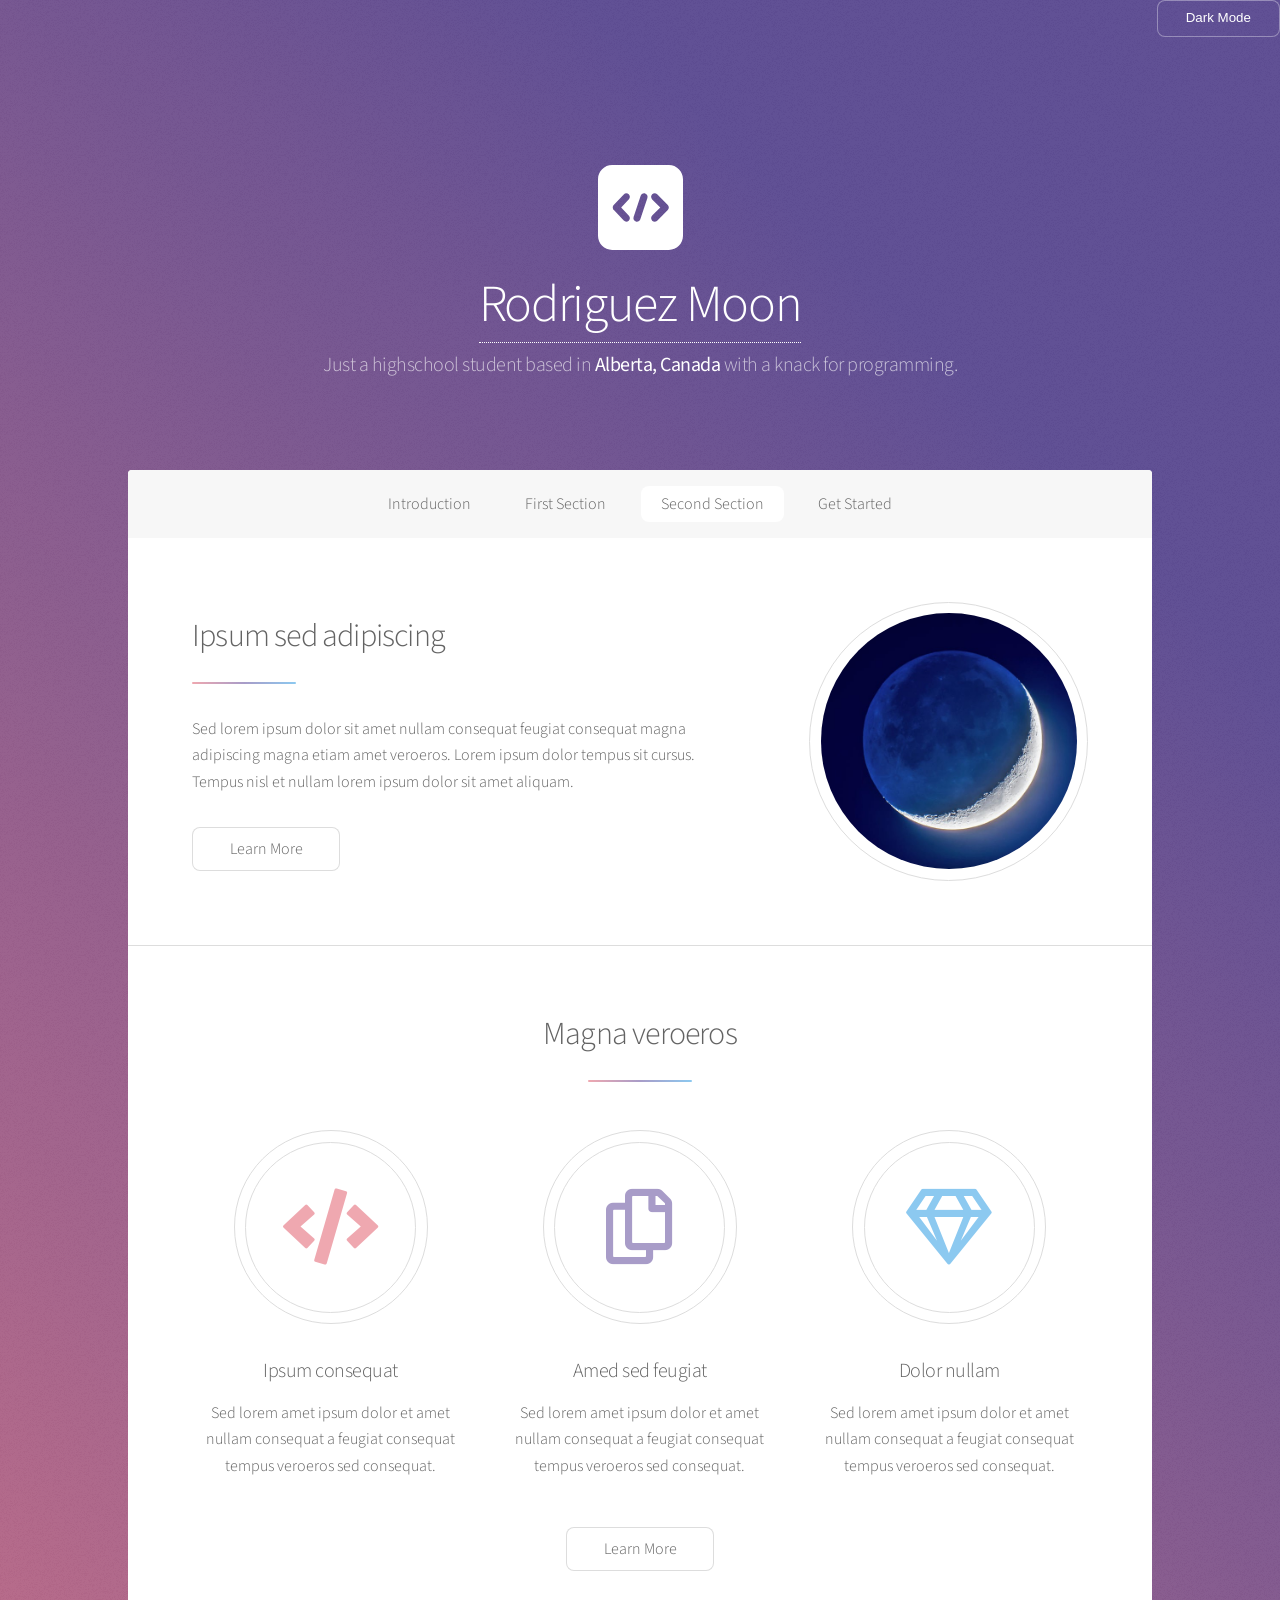
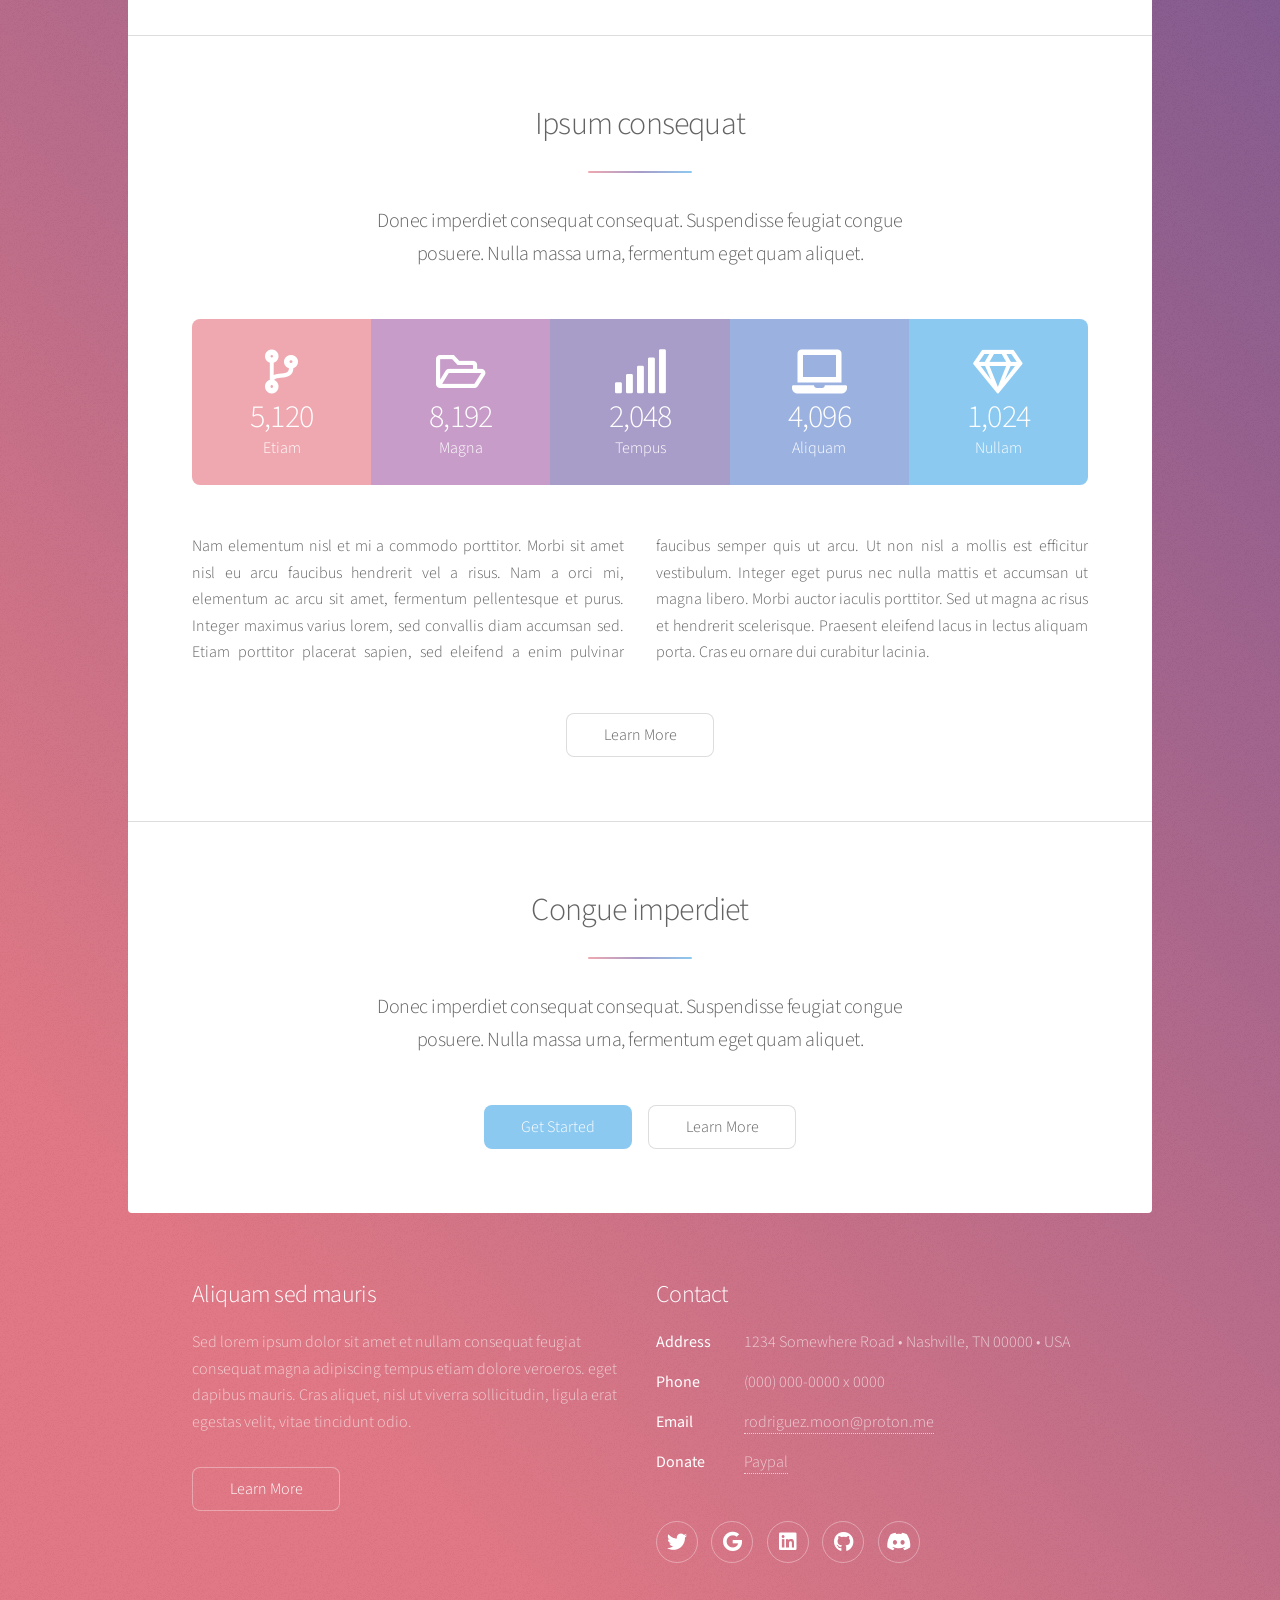
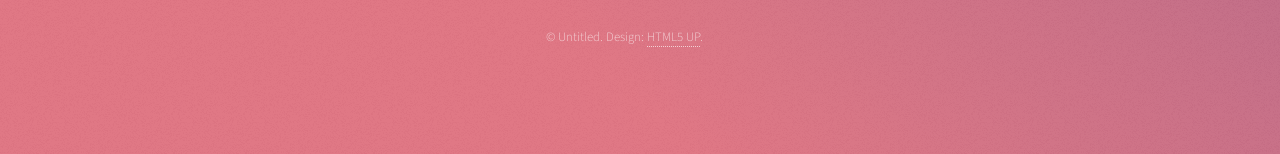
==== index.html @ 98c5ca44 "Website framework Thanks to html5up.net and ajlkn for the template! 💖" ====
<!DOCTYPE HTML>
<!--
	Stellar by HTML5 UP
	html5up.net | @ajlkn
	Free for personal and commercial use under the CCA 3.0 license (html5up.net/license)
-->
<html>
	<head>
		<title>Program To The Moon 🌙</title>
		<meta charset="utf-8" />
		<meta name="viewport" content="width=device-width, initial-scale=1, user-scalable=yes" />
		<link id="theme" rel="stylesheet" type="text/css" href="assets/css/main.light.css" />
		<noscript><link rel="stylesheet" href="assets/css/noscript.css" /></noscript>
	</head>
	<body class="is-preload">
		<p align="right">
			<!-- Default is light mode -->
			<button id="theme-toggle">
				<!--
				<img id="button-icon" src="images/toggle.dark.svg"/>
				-->
				Dark Mode
			</button>
		</p>

		<!-- Wrapper -->
			<div id="wrapper">
				<!-- Header -->
					<header id="header" class="alt">
						<span class="logo"><img id="page-logo" src="images/logo.light.svg" alt="Rodriguez Moon" /></span>
						<h1><a href="https://github.com/rodriguez-moon">Rodriguez Moon</a></h1>
						<p>
							Just a highschool student based in 
							<b>Alberta, Canada</b> 
							with a knack for programming.
						</p>
					</header>

				<!-- Nav -->
					<nav id="nav">
						<ul>
							<li><a href="#intro" class="active">Introduction</a></li>
							<li><a href="#first">First Section</a></li>
							<li><a href="#second">Second Section</a></li>
							<li><a href="#cta">Get Started</a></li>
						</ul>
					</nav>

				<!-- Main -->
					<div id="main">

						<!-- Introduction -->
							<section id="intro" class="main">
								<div class="spotlight">
									<div class="content">
										<header class="major">
											<h2>Ipsum sed adipiscing</h2>
										</header>
										<p>Sed lorem ipsum dolor sit amet nullam consequat feugiat consequat magna
										adipiscing magna etiam amet veroeros. Lorem ipsum dolor tempus sit cursus.
										Tempus nisl et nullam lorem ipsum dolor sit amet aliquam.</p>
										<ul class="actions">
											<li><a href="generic.html" class="button">Learn More</a></li>
										</ul>
									</div>
									<span class="image"><img src="images/profile.jpg" alt="" /></span>
								</div>
							</section>

						<!-- First Section -->
							<section id="first" class="main special">
								<header class="major">
									<h2>Magna veroeros</h2>
								</header>
								<ul class="features">
									<li>
										<span class="icon solid major style1 fa-code"></span>
										<h3>Ipsum consequat</h3>
										<p>Sed lorem amet ipsum dolor et amet nullam consequat a feugiat consequat tempus veroeros sed consequat.</p>
									</li>
									<li>
										<span class="icon major style3 fa-copy"></span>
										<h3>Amed sed feugiat</h3>
										<p>Sed lorem amet ipsum dolor et amet nullam consequat a feugiat consequat tempus veroeros sed consequat.</p>
									</li>
									<li>
										<span class="icon major style5 fa-gem"></span>
										<h3>Dolor nullam</h3>
										<p>Sed lorem amet ipsum dolor et amet nullam consequat a feugiat consequat tempus veroeros sed consequat.</p>
									</li>
								</ul>
								<footer class="major">
									<ul class="actions special">
										<li><a href="generic.html" class="button">Learn More</a></li>
									</ul>
								</footer>
							</section>

						<!-- Second Section -->
							<section id="second" class="main special">
								<header class="major">
									<h2>Ipsum consequat</h2>
									<p>Donec imperdiet consequat consequat. Suspendisse feugiat congue<br />
									posuere. Nulla massa urna, fermentum eget quam aliquet.</p>
								</header>
								<ul class="statistics">
									<li class="style1">
										<span class="icon solid fa-code-branch"></span>
										<strong>5,120</strong> Etiam
									</li>
									<li class="style2">
										<span class="icon fa-folder-open"></span>
										<strong>8,192</strong> Magna
									</li>
									<li class="style3">
										<span class="icon solid fa-signal"></span>
										<strong>2,048</strong> Tempus
									</li>
									<li class="style4">
										<span class="icon solid fa-laptop"></span>
										<strong>4,096</strong> Aliquam
									</li>
									<li class="style5">
										<span class="icon fa-gem"></span>
										<strong>1,024</strong> Nullam
									</li>
								</ul>
								<p class="content">Nam elementum nisl et mi a commodo porttitor. Morbi sit amet nisl eu arcu faucibus hendrerit vel a risus. Nam a orci mi, elementum ac arcu sit amet, fermentum pellentesque et purus. Integer maximus varius lorem, sed convallis diam accumsan sed. Etiam porttitor placerat sapien, sed eleifend a enim pulvinar faucibus semper quis ut arcu. Ut non nisl a mollis est efficitur vestibulum. Integer eget purus nec nulla mattis et accumsan ut magna libero. Morbi auctor iaculis porttitor. Sed ut magna ac risus et hendrerit scelerisque. Praesent eleifend lacus in lectus aliquam porta. Cras eu ornare dui curabitur lacinia.</p>
								<footer class="major">
									<ul class="actions special">
										<li><a href="generic.html" class="button">Learn More</a></li>
									</ul>
								</footer>
							</section>

						<!-- Get Started -->
							<section id="cta" class="main special">
								<header class="major">
									<h2>Congue imperdiet</h2>
									<p>Donec imperdiet consequat consequat. Suspendisse feugiat congue<br />
									posuere. Nulla massa urna, fermentum eget quam aliquet.</p>
								</header>
								<footer class="major">
									<ul class="actions special">
										<li><a href="generic.html" class="button primary">Get Started</a></li>
										<li><a href="generic.html" class="button">Learn More</a></li>
									</ul>
								</footer>
							</section>

					</div>

				<!-- Footer -->
					<footer id="footer">
						<section>
							<h2>Aliquam sed mauris</h2>
							<p>Sed lorem ipsum dolor sit amet et nullam consequat feugiat consequat magna adipiscing tempus etiam dolore veroeros. eget dapibus mauris. Cras aliquet, nisl ut viverra sollicitudin, ligula erat egestas velit, vitae tincidunt odio.</p>
							<ul class="actions">
								<li><a href="generic.html" class="button">Learn More</a></li>
							</ul>
						</section>
						<section>
							<h2>Contact</h2>
							<dl class="alt">
								<dt>Address</dt>
								<dd>1234 Somewhere Road &bull; Nashville, TN 00000 &bull; USA</dd>
								<dt>Phone</dt>
								<dd>(000) 000-0000 x 0000</dd>
								<dt>Email</dt>
								<dd><a href="#">rodriguez.moon@proton.me</a></dd>
								<dt>Donate</dt>
								<dd><a href="#">Paypal</a></dd>
							</dl>
							<ul class="icons">
								<li><a href="#" class="icon brands fa-twitter alt"><span class="label">Twitter</span></a></li>
								<li><a href="#" class="icon brands fa-google alt"><span class="label">Facebook</span></a></li>
								<li><a href="#" class="icon brands fa-linkedin alt"><span class="label">Instagram</span></a></li>
								<li><a href="https://github.com/rodriguez-moon" class="icon brands fa-github alt"><span class="label">GitHub</span></a></li>
								<li><a href="#" class="icon brands fa-discord alt"><span class="label">Discord</span></a></li>
							</ul>
						</section>
						<p class="copyright">&copy; Untitled. Design: <a href="https://html5up.net">HTML5 UP</a>.</p>
					</footer>

			</div>

		<!-- Scripts -->
			<script src="assets/js/jquery.min.js"></script>
			<script src="assets/js/jquery.scrollex.min.js"></script>
			<script src="assets/js/jquery.scrolly.min.js"></script>
			<script src="assets/js/browser.min.js"></script>
			<script src="assets/js/breakpoints.min.js"></script>
			<script src="assets/js/util.js"></script>
			<script src="assets/js/main.js"></script>
			<script src="assets/js/theme.js"></script>

	</body>
</html>
---- assets/css/main.light.css ----
@import url(fontawesome-all.min.css);
@import 'https://fonts.googleapis.com/css?family=Source+Sans+Pro:300,400';

/*
	Stellar by HTML5 UP
	html5up.net | @ajlkn
	Free for personal and commercial use under the CCA 3.0 license (html5up.net/license)
*/

html, body, div, span, applet, object,
iframe, h1, h2, h3, h4, h5, h6, p, blockquote,
pre, a, abbr, acronym, address, big, cite,
code, del, dfn, em, img, ins, kbd, q, s, samp,
small, strike, strong, sub, sup, tt, var, b,
u, i, center, dl, dt, dd, ol, ul, li, fieldset,
form, label, legend, table, caption, tbody,
tfoot, thead, tr, th, td, article, aside,
canvas, details, embed, figure, figcaption,
footer, header, hgroup, menu, nav, output, ruby,
section, summary, time, mark, audio, video {
	margin: 0;
	padding: 0;
	border: 0;
	font-size: 100%;
	font: inherit;
	vertical-align: baseline;}

article, aside, details, figcaption, figure,
footer, header, hgroup, menu, nav, section {
	display: block;}

body {
	line-height: 1;
}

ol, ul {
	list-style: none;
}

blockquote, q {
	quotes: none;
}

	blockquote:before, blockquote:after, q:before, q:after {
		content: '';
		content: none;
	}

table {
	border-collapse: collapse;
	border-spacing: 0;
}

body {
	-webkit-text-size-adjust: none;
}

mark {
	background-color: transparent;
	color: inherit;
}

input::-moz-focus-inner {
	border: 0;
	padding: 0;
}

input, select, textarea {
	-moz-appearance: none;
	-webkit-appearance: none;
	-ms-appearance: none;
	appearance: none;
}

/* Basic */

	@-ms-viewport {
		width: device-width;
	}

	body {
		-ms-overflow-style: scrollbar;
	}

	@media screen and (max-width: 480px) {

		html, body {
			min-width: 320px;
		}

	}

	html {
		box-sizing: border-box;
	}

	*, *:before, *:after {
		box-sizing: inherit;
	}

	body {
		background-color: #935d8c;
		background-image: url("images/overlay.png"), -moz-linear-gradient(45deg, #e37682 15%, #5f4d93 85%);
		background-image: url("images/overlay.png"), -webkit-linear-gradient(45deg, #e37682 15%, #5f4d93 85%);
		background-image: url("images/overlay.png"), -ms-linear-gradient(45deg, #e37682 15%, #5f4d93 85%);
		background-image: url("images/overlay.png"), linear-gradient(45deg, #e37682 15%, #5f4d93 85%);
	}

		body.is-preload *, body.is-preload *:before, body.is-preload *:after {
			-moz-animation: none !important;
			-webkit-animation: none !important;
			-ms-animation: none !important;
			animation: none !important;
			-moz-transition: none !important;
			-webkit-transition: none !important;
			-ms-transition: none !important;
			transition: none !important;
		}

/* Type */

	body {
		background-color: #935d8c;
		color: rgba(255, 255, 255, 0.65);
	}

	body, input, select, textarea {
		font-family: "Source Sans Pro", Helvetica, sans-serif;
		font-size: 17pt;
		font-weight: 300;
		line-height: 1.65;
	}

		@media screen and (max-width: 1680px) {

			body, input, select, textarea {
				font-size: 14pt;
			}

		}

		@media screen and (max-width: 1280px) {

			body, input, select, textarea {
				font-size: 12pt;
			}

		}

		@media screen and (max-width: 360px) {

			body, input, select, textarea {
				font-size: 11pt;
			}

		}

	a {
		-moz-transition: color 0.2s ease, border-bottom 0.2s ease;
		-webkit-transition: color 0.2s ease, border-bottom 0.2s ease;
		-ms-transition: color 0.2s ease, border-bottom 0.2s ease;
		transition: color 0.2s ease, border-bottom 0.2s ease;
		text-decoration: none;
		border-bottom: dotted 1px;
		color: inherit;
	}

		a:hover {
			border-bottom-color: transparent;
		}

	strong, b {
		font-weight: 400;
	}

	em, i {
		font-style: italic;
	}

	p {
		margin: 0 0 2em 0;
	}

		p.content {
			-moz-columns: 20em 2;
			-webkit-columns: 20em 2;
			-ms-columns: 20em 2;
			columns: 20em 2;
			-moz-column-gap: 2em;
			-webkit-column-gap: 2em;
			-ms-column-gap: 2em;
			column-gap: 2em;
			text-align: justify;
		}

	h1, h2, h3, h4, h5, h6 {
		font-weight: 300;
		line-height: 1.5;
		margin: 0 0 0.7em 0;
		letter-spacing: -0.025em;
	}

		h1 a, h2 a, h3 a, h4 a, h5 a, h6 a {
			color: inherit;
			text-decoration: none;
		}

	h1 {
		font-size: 2.5em;
		line-height: 1.2;
	}

	h2 {
		font-size: 1.5em;
	}

	h3 {
		font-size: 1.25em;
	}

	h4 {
		font-size: 1.1em;
	}

	h5 {
		font-size: 0.9em;
	}

	h6 {
		font-size: 0.7em;
	}

	@media screen and (max-width: 736px) {

		h1 {
			font-size: 2em;
		}

	}

	sub {
		font-size: 0.8em;
		position: relative;
		top: 0.5em;
	}

	sup {
		font-size: 0.8em;
		position: relative;
		top: -0.5em;
	}

	blockquote {
		border-left: solid 4px;
		font-style: italic;
		margin: 0 0 2em 0;
		padding: 0.5em 0 0.5em 2em;
	}

	code {
		border-radius: 8px;
		border: solid 1px;
		font-family: "Courier New", monospace;
		font-size: 0.9em;
		margin: 0 0.25em;
		padding: 0.25em 0.65em;
	}

	pre {
		-webkit-overflow-scrolling: touch;
		font-family: "Courier New", monospace;
		font-size: 0.9em;
		margin: 0 0 2em 0;
	}

		pre code {
			display: block;
			line-height: 1.75;
			padding: 1em 1.5em;
			overflow-x: auto;
		}

	hr {
		border: 0;
		border-bottom: solid 1px;
		margin: 2em 0;
	}

		hr.major {
			margin: 3em 0;
		}

	.align-left {
		text-align: left;
	}

	.align-center {
		text-align: center;
	}

	.align-right {
		text-align: right;
	}

	input, select, textarea {
		color: #ffffff;
	}

	a:hover {
		color: #ffffff;
	}

	strong, b {
		color: #ffffff;
	}

	h1, h2, h3, h4, h5, h6 {
		color: #ffffff;
	}

	blockquote {
		border-left-color: rgba(255, 255, 255, 0.35);
	}

	code {
		background: rgba(255, 255, 255, 0.075);
		border-color: rgba(255, 255, 255, 0.35);
	}

	hr {
		border-bottom-color: rgba(255, 255, 255, 0.35);
	}

/* Row */

	.row {
		display: flex;
		flex-wrap: wrap;
		box-sizing: border-box;
		align-items: stretch;
	}

		.row > * {
			box-sizing: border-box;
		}

		.row.gtr-uniform > * > :last-child {
			margin-bottom: 0;
		}

		.row.aln-left {
			justify-content: flex-start;
		}

		.row.aln-center {
			justify-content: center;
		}

		.row.aln-right {
			justify-content: flex-end;
		}

		.row.aln-top {
			align-items: flex-start;
		}

		.row.aln-middle {
			align-items: center;
		}

		.row.aln-bottom {
			align-items: flex-end;
		}

		.row > .imp {
			order: -1;
		}

		.row > .col-1 {
			width: 8.33333%;
		}

		.row > .off-1 {
			margin-left: 8.33333%;
		}

		.row > .col-2 {
			width: 16.66667%;
		}

		.row > .off-2 {
			margin-left: 16.66667%;
		}

		.row > .col-3 {
			width: 25%;
		}

		.row > .off-3 {
			margin-left: 25%;
		}

		.row > .col-4 {
			width: 33.33333%;
		}

		.row > .off-4 {
			margin-left: 33.33333%;
		}

		.row > .col-5 {
			width: 41.66667%;
		}

		.row > .off-5 {
			margin-left: 41.66667%;
		}

		.row > .col-6 {
			width: 50%;
		}

		.row > .off-6 {
			margin-left: 50%;
		}

		.row > .col-7 {
			width: 58.33333%;
		}

		.row > .off-7 {
			margin-left: 58.33333%;
		}

		.row > .col-8 {
			width: 66.66667%;
		}

		.row > .off-8 {
			margin-left: 66.66667%;
		}

		.row > .col-9 {
			width: 75%;
		}

		.row > .off-9 {
			margin-left: 75%;
		}

		.row > .col-10 {
			width: 83.33333%;
		}

		.row > .off-10 {
			margin-left: 83.33333%;
		}

		.row > .col-11 {
			width: 91.66667%;
		}

		.row > .off-11 {
			margin-left: 91.66667%;
		}

		.row > .col-12 {
			width: 100%;
		}

		.row > .off-12 {
			margin-left: 100%;
		}

		.row.gtr-0 {
			margin-top: 0;
			margin-left: 0em;
		}

			.row.gtr-0 > * {
				padding: 0 0 0 0em;
			}

			.row.gtr-0.gtr-uniform {
				margin-top: 0em;
			}

				.row.gtr-0.gtr-uniform > * {
					padding-top: 0em;
				}

		.row.gtr-25 {
			margin-top: 0;
			margin-left: -0.375em;
		}

			.row.gtr-25 > * {
				padding: 0 0 0 0.375em;
			}

			.row.gtr-25.gtr-uniform {
				margin-top: -0.375em;
			}

				.row.gtr-25.gtr-uniform > * {
					padding-top: 0.375em;
				}

		.row.gtr-50 {
			margin-top: 0;
			margin-left: -0.75em;
		}

			.row.gtr-50 > * {
				padding: 0 0 0 0.75em;
			}

			.row.gtr-50.gtr-uniform {
				margin-top: -0.75em;
			}

				.row.gtr-50.gtr-uniform > * {
					padding-top: 0.75em;
				}

		.row {
			margin-top: 0;
			margin-left: -1.5em;
		}

			.row > * {
				padding: 0 0 0 1.5em;
			}

			.row.gtr-uniform {
				margin-top: -1.5em;
			}

				.row.gtr-uniform > * {
					padding-top: 1.5em;
				}

		.row.gtr-150 {
			margin-top: 0;
			margin-left: -2.25em;
		}

			.row.gtr-150 > * {
				padding: 0 0 0 2.25em;
			}

			.row.gtr-150.gtr-uniform {
				margin-top: -2.25em;
			}

				.row.gtr-150.gtr-uniform > * {
					padding-top: 2.25em;
				}

		.row.gtr-200 {
			margin-top: 0;
			margin-left: -3em;
		}

			.row.gtr-200 > * {
				padding: 0 0 0 3em;
			}

			.row.gtr-200.gtr-uniform {
				margin-top: -3em;
			}

				.row.gtr-200.gtr-uniform > * {
					padding-top: 3em;
				}

		@media screen and (max-width: 1680px) {

			.row {
				display: flex;
				flex-wrap: wrap;
				box-sizing: border-box;
				align-items: stretch;
			}

				.row > * {
					box-sizing: border-box;
				}

				.row.gtr-uniform > * > :last-child {
					margin-bottom: 0;
				}

				.row.aln-left {
					justify-content: flex-start;
				}

				.row.aln-center {
					justify-content: center;
				}

				.row.aln-right {
					justify-content: flex-end;
				}

				.row.aln-top {
					align-items: flex-start;
				}

				.row.aln-middle {
					align-items: center;
				}

				.row.aln-bottom {
					align-items: flex-end;
				}

				.row > .imp-xlarge {
					order: -1;
				}

				.row > .col-1-xlarge {
					width: 8.33333%;
				}

				.row > .off-1-xlarge {
					margin-left: 8.33333%;
				}

				.row > .col-2-xlarge {
					width: 16.66667%;
				}

				.row > .off-2-xlarge {
					margin-left: 16.66667%;
				}

				.row > .col-3-xlarge {
					width: 25%;
				}

				.row > .off-3-xlarge {
					margin-left: 25%;
				}

				.row > .col-4-xlarge {
					width: 33.33333%;
				}

				.row > .off-4-xlarge {
					margin-left: 33.33333%;
				}

				.row > .col-5-xlarge {
					width: 41.66667%;
				}

				.row > .off-5-xlarge {
					margin-left: 41.66667%;
				}

				.row > .col-6-xlarge {
					width: 50%;
				}

				.row > .off-6-xlarge {
					margin-left: 50%;
				}

				.row > .col-7-xlarge {
					width: 58.33333%;
				}

				.row > .off-7-xlarge {
					margin-left: 58.33333%;
				}

				.row > .col-8-xlarge {
					width: 66.66667%;
				}

				.row > .off-8-xlarge {
					margin-left: 66.66667%;
				}

				.row > .col-9-xlarge {
					width: 75%;
				}

				.row > .off-9-xlarge {
					margin-left: 75%;
				}

				.row > .col-10-xlarge {
					width: 83.33333%;
				}

				.row > .off-10-xlarge {
					margin-left: 83.33333%;
				}

				.row > .col-11-xlarge {
					width: 91.66667%;
				}

				.row > .off-11-xlarge {
					margin-left: 91.66667%;
				}

				.row > .col-12-xlarge {
					width: 100%;
				}

				.row > .off-12-xlarge {
					margin-left: 100%;
				}

				.row.gtr-0 {
					margin-top: 0;
					margin-left: 0em;
				}

					.row.gtr-0 > * {
						padding: 0 0 0 0em;
					}

					.row.gtr-0.gtr-uniform {
						margin-top: 0em;
					}

						.row.gtr-0.gtr-uniform > * {
							padding-top: 0em;
						}

				.row.gtr-25 {
					margin-top: 0;
					margin-left: -0.375em;
				}

					.row.gtr-25 > * {
						padding: 0 0 0 0.375em;
					}

					.row.gtr-25.gtr-uniform {
						margin-top: -0.375em;
					}

						.row.gtr-25.gtr-uniform > * {
							padding-top: 0.375em;
						}

				.row.gtr-50 {
					margin-top: 0;
					margin-left: -0.75em;
				}

					.row.gtr-50 > * {
						padding: 0 0 0 0.75em;
					}

					.row.gtr-50.gtr-uniform {
						margin-top: -0.75em;
					}

						.row.gtr-50.gtr-uniform > * {
							padding-top: 0.75em;
						}

				.row {
					margin-top: 0;
					margin-left: -1.5em;
				}

					.row > * {
						padding: 0 0 0 1.5em;
					}

					.row.gtr-uniform {
						margin-top: -1.5em;
					}

						.row.gtr-uniform > * {
							padding-top: 1.5em;
						}

				.row.gtr-150 {
					margin-top: 0;
					margin-left: -2.25em;
				}

					.row.gtr-150 > * {
						padding: 0 0 0 2.25em;
					}

					.row.gtr-150.gtr-uniform {
						margin-top: -2.25em;
					}

						.row.gtr-150.gtr-uniform > * {
							padding-top: 2.25em;
						}

				.row.gtr-200 {
					margin-top: 0;
					margin-left: -3em;
				}

					.row.gtr-200 > * {
						padding: 0 0 0 3em;
					}

					.row.gtr-200.gtr-uniform {
						margin-top: -3em;
					}

						.row.gtr-200.gtr-uniform > * {
							padding-top: 3em;
						}

		}

		@media screen and (max-width: 1280px) {

			.row {
				display: flex;
				flex-wrap: wrap;
				box-sizing: border-box;
				align-items: stretch;
			}

				.row > * {
					box-sizing: border-box;
				}

				.row.gtr-uniform > * > :last-child {
					margin-bottom: 0;
				}

				.row.aln-left {
					justify-content: flex-start;
				}

				.row.aln-center {
					justify-content: center;
				}

				.row.aln-right {
					justify-content: flex-end;
				}

				.row.aln-top {
					align-items: flex-start;
				}

				.row.aln-middle {
					align-items: center;
				}

				.row.aln-bottom {
					align-items: flex-end;
				}

				.row > .imp-large {
					order: -1;
				}

				.row > .col-1-large {
					width: 8.33333%;
				}

				.row > .off-1-large {
					margin-left: 8.33333%;
				}

				.row > .col-2-large {
					width: 16.66667%;
				}

				.row > .off-2-large {
					margin-left: 16.66667%;
				}

				.row > .col-3-large {
					width: 25%;
				}

				.row > .off-3-large {
					margin-left: 25%;
				}

				.row > .col-4-large {
					width: 33.33333%;
				}

				.row > .off-4-large {
					margin-left: 33.33333%;
				}

				.row > .col-5-large {
					width: 41.66667%;
				}

				.row > .off-5-large {
					margin-left: 41.66667%;
				}

				.row > .col-6-large {
					width: 50%;
				}

				.row > .off-6-large {
					margin-left: 50%;
				}

				.row > .col-7-large {
					width: 58.33333%;
				}

				.row > .off-7-large {
					margin-left: 58.33333%;
				}

				.row > .col-8-large {
					width: 66.66667%;
				}

				.row > .off-8-large {
					margin-left: 66.66667%;
				}

				.row > .col-9-large {
					width: 75%;
				}

				.row > .off-9-large {
					margin-left: 75%;
				}

				.row > .col-10-large {
					width: 83.33333%;
				}

				.row > .off-10-large {
					margin-left: 83.33333%;
				}

				.row > .col-11-large {
					width: 91.66667%;
				}

				.row > .off-11-large {
					margin-left: 91.66667%;
				}

				.row > .col-12-large {
					width: 100%;
				}

				.row > .off-12-large {
					margin-left: 100%;
				}

				.row.gtr-0 {
					margin-top: 0;
					margin-left: 0em;
				}

					.row.gtr-0 > * {
						padding: 0 0 0 0em;
					}

					.row.gtr-0.gtr-uniform {
						margin-top: 0em;
					}

						.row.gtr-0.gtr-uniform > * {
							padding-top: 0em;
						}

				.row.gtr-25 {
					margin-top: 0;
					margin-left: -0.375em;
				}

					.row.gtr-25 > * {
						padding: 0 0 0 0.375em;
					}

					.row.gtr-25.gtr-uniform {
						margin-top: -0.375em;
					}

						.row.gtr-25.gtr-uniform > * {
							padding-top: 0.375em;
						}

				.row.gtr-50 {
					margin-top: 0;
					margin-left: -0.75em;
				}

					.row.gtr-50 > * {
						padding: 0 0 0 0.75em;
					}

					.row.gtr-50.gtr-uniform {
						margin-top: -0.75em;
					}

						.row.gtr-50.gtr-uniform > * {
							padding-top: 0.75em;
						}

				.row {
					margin-top: 0;
					margin-left: -1.5em;
				}

					.row > * {
						padding: 0 0 0 1.5em;
					}

					.row.gtr-uniform {
						margin-top: -1.5em;
					}

						.row.gtr-uniform > * {
							padding-top: 1.5em;
						}

				.row.gtr-150 {
					margin-top: 0;
					margin-left: -2.25em;
				}

					.row.gtr-150 > * {
						padding: 0 0 0 2.25em;
					}

					.row.gtr-150.gtr-uniform {
						margin-top: -2.25em;
					}

						.row.gtr-150.gtr-uniform > * {
							padding-top: 2.25em;
						}

				.row.gtr-200 {
					margin-top: 0;
					margin-left: -3em;
				}

					.row.gtr-200 > * {
						padding: 0 0 0 3em;
					}

					.row.gtr-200.gtr-uniform {
						margin-top: -3em;
					}

						.row.gtr-200.gtr-uniform > * {
							padding-top: 3em;
						}

		}

		@media screen and (max-width: 980px) {

			.row {
				display: flex;
				flex-wrap: wrap;
				box-sizing: border-box;
				align-items: stretch;
			}

				.row > * {
					box-sizing: border-box;
				}

				.row.gtr-uniform > * > :last-child {
					margin-bottom: 0;
				}

				.row.aln-left {
					justify-content: flex-start;
				}

				.row.aln-center {
					justify-content: center;
				}

				.row.aln-right {
					justify-content: flex-end;
				}

				.row.aln-top {
					align-items: flex-start;
				}

				.row.aln-middle {
					align-items: center;
				}

				.row.aln-bottom {
					align-items: flex-end;
				}

				.row > .imp-medium {
					order: -1;
				}

				.row > .col-1-medium {
					width: 8.33333%;
				}

				.row > .off-1-medium {
					margin-left: 8.33333%;
				}

				.row > .col-2-medium {
					width: 16.66667%;
				}

				.row > .off-2-medium {
					margin-left: 16.66667%;
				}

				.row > .col-3-medium {
					width: 25%;
				}

				.row > .off-3-medium {
					margin-left: 25%;
				}

				.row > .col-4-medium {
					width: 33.33333%;
				}

				.row > .off-4-medium {
					margin-left: 33.33333%;
				}

				.row > .col-5-medium {
					width: 41.66667%;
				}

				.row > .off-5-medium {
					margin-left: 41.66667%;
				}

				.row > .col-6-medium {
					width: 50%;
				}

				.row > .off-6-medium {
					margin-left: 50%;
				}

				.row > .col-7-medium {
					width: 58.33333%;
				}

				.row > .off-7-medium {
					margin-left: 58.33333%;
				}

				.row > .col-8-medium {
					width: 66.66667%;
				}

				.row > .off-8-medium {
					margin-left: 66.66667%;
				}

				.row > .col-9-medium {
					width: 75%;
				}

				.row > .off-9-medium {
					margin-left: 75%;
				}

				.row > .col-10-medium {
					width: 83.33333%;
				}

				.row > .off-10-medium {
					margin-left: 83.33333%;
				}

				.row > .col-11-medium {
					width: 91.66667%;
				}

				.row > .off-11-medium {
					margin-left: 91.66667%;
				}

				.row > .col-12-medium {
					width: 100%;
				}

				.row > .off-12-medium {
					margin-left: 100%;
				}

				.row.gtr-0 {
					margin-top: 0;
					margin-left: 0em;
				}

					.row.gtr-0 > * {
						padding: 0 0 0 0em;
					}

					.row.gtr-0.gtr-uniform {
						margin-top: 0em;
					}

						.row.gtr-0.gtr-uniform > * {
							padding-top: 0em;
						}

				.row.gtr-25 {
					margin-top: 0;
					margin-left: -0.375em;
				}

					.row.gtr-25 > * {
						padding: 0 0 0 0.375em;
					}

					.row.gtr-25.gtr-uniform {
						margin-top: -0.375em;
					}

						.row.gtr-25.gtr-uniform > * {
							padding-top: 0.375em;
						}

				.row.gtr-50 {
					margin-top: 0;
					margin-left: -0.75em;
				}

					.row.gtr-50 > * {
						padding: 0 0 0 0.75em;
					}

					.row.gtr-50.gtr-uniform {
						margin-top: -0.75em;
					}

						.row.gtr-50.gtr-uniform > * {
							padding-top: 0.75em;
						}

				.row {
					margin-top: 0;
					margin-left: -1.5em;
				}

					.row > * {
						padding: 0 0 0 1.5em;
					}

					.row.gtr-uniform {
						margin-top: -1.5em;
					}

						.row.gtr-uniform > * {
							padding-top: 1.5em;
						}

				.row.gtr-150 {
					margin-top: 0;
					margin-left: -2.25em;
				}

					.row.gtr-150 > * {
						padding: 0 0 0 2.25em;
					}

					.row.gtr-150.gtr-uniform {
						margin-top: -2.25em;
					}

						.row.gtr-150.gtr-uniform > * {
							padding-top: 2.25em;
						}

				.row.gtr-200 {
					margin-top: 0;
					margin-left: -3em;
				}

					.row.gtr-200 > * {
						padding: 0 0 0 3em;
					}

					.row.gtr-200.gtr-uniform {
						margin-top: -3em;
					}

						.row.gtr-200.gtr-uniform > * {
							padding-top: 3em;
						}

		}

		@media screen and (max-width: 736px) {

			.row {
				display: flex;
				flex-wrap: wrap;
				box-sizing: border-box;
				align-items: stretch;
			}

				.row > * {
					box-sizing: border-box;
				}

				.row.gtr-uniform > * > :last-child {
					margin-bottom: 0;
				}

				.row.aln-left {
					justify-content: flex-start;
				}

				.row.aln-center {
					justify-content: center;
				}

				.row.aln-right {
					justify-content: flex-end;
				}

				.row.aln-top {
					align-items: flex-start;
				}

				.row.aln-middle {
					align-items: center;
				}

				.row.aln-bottom {
					align-items: flex-end;
				}

				.row > .imp-small {
					order: -1;
				}

				.row > .col-1-small {
					width: 8.33333%;
				}

				.row > .off-1-small {
					margin-left: 8.33333%;
				}

				.row > .col-2-small {
					width: 16.66667%;
				}

				.row > .off-2-small {
					margin-left: 16.66667%;
				}

				.row > .col-3-small {
					width: 25%;
				}

				.row > .off-3-small {
					margin-left: 25%;
				}

				.row > .col-4-small {
					width: 33.33333%;
				}

				.row > .off-4-small {
					margin-left: 33.33333%;
				}

				.row > .col-5-small {
					width: 41.66667%;
				}

				.row > .off-5-small {
					margin-left: 41.66667%;
				}

				.row > .col-6-small {
					width: 50%;
				}

				.row > .off-6-small {
					margin-left: 50%;
				}

				.row > .col-7-small {
					width: 58.33333%;
				}

				.row > .off-7-small {
					margin-left: 58.33333%;
				}

				.row > .col-8-small {
					width: 66.66667%;
				}

				.row > .off-8-small {
					margin-left: 66.66667%;
				}

				.row > .col-9-small {
					width: 75%;
				}

				.row > .off-9-small {
					margin-left: 75%;
				}

				.row > .col-10-small {
					width: 83.33333%;
				}

				.row > .off-10-small {
					margin-left: 83.33333%;
				}

				.row > .col-11-small {
					width: 91.66667%;
				}

				.row > .off-11-small {
					margin-left: 91.66667%;
				}

				.row > .col-12-small {
					width: 100%;
				}

				.row > .off-12-small {
					margin-left: 100%;
				}

				.row.gtr-0 {
					margin-top: 0;
					margin-left: 0em;
				}

					.row.gtr-0 > * {
						padding: 0 0 0 0em;
					}

					.row.gtr-0.gtr-uniform {
						margin-top: 0em;
					}

						.row.gtr-0.gtr-uniform > * {
							padding-top: 0em;
						}

				.row.gtr-25 {
					margin-top: 0;
					margin-left: -0.25em;
				}

					.row.gtr-25 > * {
						padding: 0 0 0 0.25em;
					}

					.row.gtr-25.gtr-uniform {
						margin-top: -0.25em;
					}

						.row.gtr-25.gtr-uniform > * {
							padding-top: 0.25em;
						}

				.row.gtr-50 {
					margin-top: 0;
					margin-left: -0.5em;
				}

					.row.gtr-50 > * {
						padding: 0 0 0 0.5em;
					}

					.row.gtr-50.gtr-uniform {
						margin-top: -0.5em;
					}

						.row.gtr-50.gtr-uniform > * {
							padding-top: 0.5em;
						}

				.row {
					margin-top: 0;
					margin-left: -1em;
				}

					.row > * {
						padding: 0 0 0 1em;
					}

					.row.gtr-uniform {
						margin-top: -1em;
					}

						.row.gtr-uniform > * {
							padding-top: 1em;
						}

				.row.gtr-150 {
					margin-top: 0;
					margin-left: -1.5em;
				}

					.row.gtr-150 > * {
						padding: 0 0 0 1.5em;
					}

					.row.gtr-150.gtr-uniform {
						margin-top: -1.5em;
					}

						.row.gtr-150.gtr-uniform > * {
							padding-top: 1.5em;
						}

				.row.gtr-200 {
					margin-top: 0;
					margin-left: -2em;
				}

					.row.gtr-200 > * {
						padding: 0 0 0 2em;
					}

					.row.gtr-200.gtr-uniform {
						margin-top: -2em;
					}

						.row.gtr-200.gtr-uniform > * {
							padding-top: 2em;
						}

		}

		@media screen and (max-width: 480px) {

			.row {
				display: flex;
				flex-wrap: wrap;
				box-sizing: border-box;
				align-items: stretch;
			}

				.row > * {
					box-sizing: border-box;
				}

				.row.gtr-uniform > * > :last-child {
					margin-bottom: 0;
				}

				.row.aln-left {
					justify-content: flex-start;
				}

				.row.aln-center {
					justify-content: center;
				}

				.row.aln-right {
					justify-content: flex-end;
				}

				.row.aln-top {
					align-items: flex-start;
				}

				.row.aln-middle {
					align-items: center;
				}

				.row.aln-bottom {
					align-items: flex-end;
				}

				.row > .imp-xsmall {
					order: -1;
				}

				.row > .col-1-xsmall {
					width: 8.33333%;
				}

				.row > .off-1-xsmall {
					margin-left: 8.33333%;
				}

				.row > .col-2-xsmall {
					width: 16.66667%;
				}

				.row > .off-2-xsmall {
					margin-left: 16.66667%;
				}

				.row > .col-3-xsmall {
					width: 25%;
				}

				.row > .off-3-xsmall {
					margin-left: 25%;
				}

				.row > .col-4-xsmall {
					width: 33.33333%;
				}

				.row > .off-4-xsmall {
					margin-left: 33.33333%;
				}

				.row > .col-5-xsmall {
					width: 41.66667%;
				}

				.row > .off-5-xsmall {
					margin-left: 41.66667%;
				}

				.row > .col-6-xsmall {
					width: 50%;
				}

				.row > .off-6-xsmall {
					margin-left: 50%;
				}

				.row > .col-7-xsmall {
					width: 58.33333%;
				}

				.row > .off-7-xsmall {
					margin-left: 58.33333%;
				}

				.row > .col-8-xsmall {
					width: 66.66667%;
				}

				.row > .off-8-xsmall {
					margin-left: 66.66667%;
				}

				.row > .col-9-xsmall {
					width: 75%;
				}

				.row > .off-9-xsmall {
					margin-left: 75%;
				}

				.row > .col-10-xsmall {
					width: 83.33333%;
				}

				.row > .off-10-xsmall {
					margin-left: 83.33333%;
				}

				.row > .col-11-xsmall {
					width: 91.66667%;
				}

				.row > .off-11-xsmall {
					margin-left: 91.66667%;
				}

				.row > .col-12-xsmall {
					width: 100%;
				}

				.row > .off-12-xsmall {
					margin-left: 100%;
				}

				.row.gtr-0 {
					margin-top: 0;
					margin-left: 0em;
				}

					.row.gtr-0 > * {
						padding: 0 0 0 0em;
					}

					.row.gtr-0.gtr-uniform {
						margin-top: 0em;
					}

						.row.gtr-0.gtr-uniform > * {
							padding-top: 0em;
						}

				.row.gtr-25 {
					margin-top: 0;
					margin-left: -0.3125em;
				}

					.row.gtr-25 > * {
						padding: 0 0 0 0.3125em;
					}

					.row.gtr-25.gtr-uniform {
						margin-top: -0.3125em;
					}

						.row.gtr-25.gtr-uniform > * {
							padding-top: 0.3125em;
						}

				.row.gtr-50 {
					margin-top: 0;
					margin-left: -0.625em;
				}

					.row.gtr-50 > * {
						padding: 0 0 0 0.625em;
					}

					.row.gtr-50.gtr-uniform {
						margin-top: -0.625em;
					}

						.row.gtr-50.gtr-uniform > * {
							padding-top: 0.625em;
						}

				.row {
					margin-top: 0;
					margin-left: -1.25em;
				}

					.row > * {
						padding: 0 0 0 1.25em;
					}

					.row.gtr-uniform {
						margin-top: -1.25em;
					}

						.row.gtr-uniform > * {
							padding-top: 1.25em;
						}

				.row.gtr-150 {
					margin-top: 0;
					margin-left: -1.875em;
				}

					.row.gtr-150 > * {
						padding: 0 0 0 1.875em;
					}

					.row.gtr-150.gtr-uniform {
						margin-top: -1.875em;
					}

						.row.gtr-150.gtr-uniform > * {
							padding-top: 1.875em;
						}

				.row.gtr-200 {
					margin-top: 0;
					margin-left: -2.5em;
				}

					.row.gtr-200 > * {
						padding: 0 0 0 2.5em;
					}

					.row.gtr-200.gtr-uniform {
						margin-top: -2.5em;
					}

						.row.gtr-200.gtr-uniform > * {
							padding-top: 2.5em;
						}

		}

/* Box */

	.box {
		border-radius: 8px;
		border: solid;
		margin-bottom: 2em;
		padding: 1.5em;
	}

		.box > :last-child,
		.box > :last-child > :last-child,
		.box > :last-child > :last-child > :last-child {
			margin-bottom: 0;
		}

		.box.alt {
			border: 0;
			border-radius: 0;
			padding: 0;
		}

	.box {
		border-color: rgba(255, 255, 255, 0.35);
	}

/* Button */

	input[type="submit"],
	input[type="reset"],
	input[type="button"],
	button,
	.button {
		-moz-appearance: none;
		-webkit-appearance: none;
		-ms-appearance: none;
		appearance: none;
		-moz-transition: background-color 0.2s ease-in-out, color 0.2s ease-in-out;
		-webkit-transition: background-color 0.2s ease-in-out, color 0.2s ease-in-out;
		-ms-transition: background-color 0.2s ease-in-out, color 0.2s ease-in-out;
		transition: background-color 0.2s ease-in-out, color 0.2s ease-in-out;
		border-radius: 8px;
		border: 0;
		cursor: pointer;
		display: inline-block;
		font-weight: 300;
		height: 2.75em;
		line-height: 2.75em;
		min-width: 9.25em;
		padding: 0 1.5em;
		text-align: center;
		text-decoration: none;
		white-space: nowrap;
	}

		input[type="submit"].icon,
		input[type="reset"].icon,
		input[type="button"].icon,
		button.icon,
		.button.icon {
			padding-left: 1.35em;
		}

			input[type="submit"].icon:before,
			input[type="reset"].icon:before,
			input[type="button"].icon:before,
			button.icon:before,
			.button.icon:before {
				margin-right: 0.5em;
			}

		input[type="submit"].fit,
		input[type="reset"].fit,
		input[type="button"].fit,
		button.fit,
		.button.fit {
			width: 100%;
		}

		input[type="submit"].small,
		input[type="reset"].small,
		input[type="button"].small,
		button.small,
		.button.small {
			font-size: 0.8em;
		}

		input[type="submit"].large,
		input[type="reset"].large,
		input[type="button"].large,
		button.large,
		.button.large {
			font-size: 1.35em;
		}

		input[type="submit"].disabled, input[type="submit"]:disabled,
		input[type="reset"].disabled,
		input[type="reset"]:disabled,
		input[type="button"].disabled,
		input[type="button"]:disabled,
		button.disabled,
		button:disabled,
		.button.disabled,
		.button:disabled {
			pointer-events: none;
			opacity: 0.25;
		}

		@media screen and (max-width: 736px) {

			input[type="submit"],
			input[type="reset"],
			input[type="button"],
			button,
			.button {
				min-width: 0;
			}

		}

	input[type="submit"],
	input[type="reset"],
	input[type="button"],
	button,
	.button {
		background-color: transparent;
		box-shadow: inset 0 0 0 1px rgba(255, 255, 255, 0.35);
		color: #ffffff !important;
	}

		input[type="submit"]:hover,
		input[type="reset"]:hover,
		input[type="button"]:hover,
		button:hover,
		.button:hover {
			background-color: rgba(255, 255, 255, 0.075);
		}

		input[type="submit"]:active,
		input[type="reset"]:active,
		input[type="button"]:active,
		button:active,
		.button:active {
			background-color: rgba(255, 255, 255, 0.2);
		}

		input[type="submit"].icon:before,
		input[type="reset"].icon:before,
		input[type="button"].icon:before,
		button.icon:before,
		.button.icon:before {
			color: rgba(255, 255, 255, 0.5);
		}

		input[type="submit"].primary,
		input[type="reset"].primary,
		input[type="button"].primary,
		button.primary,
		.button.primary {
			background-color: #8cc9f0;
			color: #ffffff !important;
			box-shadow: none;
		}

			input[type="submit"].primary:hover,
			input[type="reset"].primary:hover,
			input[type="button"].primary:hover,
			button.primary:hover,
			.button.primary:hover {
				background-color: #9acff2;
			}

			input[type="submit"].primary:active,
			input[type="reset"].primary:active,
			input[type="button"].primary:active,
			button.primary:active,
			.button.primary:active {
				background-color: #7ec3ee;
			}

			input[type="submit"].primary.icon:before,
			input[type="reset"].primary.icon:before,
			input[type="button"].primary.icon:before,
			button.primary.icon:before,
			.button.primary.icon:before {
				color: #ffffff !important;
			}

/* Form */

	form {
		margin: 0 0 2em 0;
	}

	label {
		display: block;
		font-size: 0.9em;
		font-weight: 400;
		margin: 0 0 1em 0;
	}

	input[type="text"],
	input[type="password"],
	input[type="email"],
	select,
	textarea {
		-moz-appearance: none;
		-webkit-appearance: none;
		-ms-appearance: none;
		appearance: none;
		border-radius: 8px;
		border: solid 1px;
		color: inherit;
		display: block;
		outline: 0;
		padding: 0 1em;
		text-decoration: none;
		width: 100%;
	}

		input[type="text"]:invalid,
		input[type="password"]:invalid,
		input[type="email"]:invalid,
		select:invalid,
		textarea:invalid {
			box-shadow: none;
		}

	select {
		background-size: 1.25rem;
		background-repeat: no-repeat;
		background-position: calc(100% - 1rem) center;
		height: 2.75em;
		padding-right: 2.75em;
		text-overflow: ellipsis;
	}

		select:focus::-ms-value {
			background-color: transparent;
		}

		select::-ms-expand {
			display: none;
		}

	input[type="text"],
	input[type="password"],
	input[type="email"],
	select {
		height: 2.75em;
	}

	textarea {
		padding: 0.75em 1em;
	}

	input[type="checkbox"],
	input[type="radio"] {
		-moz-appearance: none;
		-webkit-appearance: none;
		-ms-appearance: none;
		appearance: none;
		display: block;
		float: left;
		margin-right: -2em;
		opacity: 0;
		width: 1em;
		z-index: -1;
	}

		input[type="checkbox"] + label,
		input[type="radio"] + label {
			text-decoration: none;
			cursor: pointer;
			display: inline-block;
			font-size: 1em;
			font-weight: 300;
			padding-left: 2.4em;
			padding-right: 0.75em;
			position: relative;
		}

			input[type="checkbox"] + label:before,
			input[type="radio"] + label:before {
				-moz-osx-font-smoothing: grayscale;
				-webkit-font-smoothing: antialiased;
				display: inline-block;
				font-style: normal;
				font-variant: normal;
				text-rendering: auto;
				line-height: 1;
				text-transform: none !important;
				font-family: 'Font Awesome 5 Free';
				font-weight: 900;
			}

			input[type="checkbox"] + label:before,
			input[type="radio"] + label:before {
				border-radius: 8px;
				border: solid 1px;
				content: '';
				display: inline-block;
				font-size: 0.8em;
				height: 2.0625em;
				left: 0;
				line-height: 2.0625em;
				position: absolute;
				text-align: center;
				top: 0;
				width: 2.0625em;
			}

		input[type="checkbox"]:checked + label:before,
		input[type="radio"]:checked + label:before {
			content: '\f00c';
		}

	input[type="checkbox"] + label:before {
		border-radius: 8px;
	}

	input[type="radio"] + label:before {
		border-radius: 100%;
	}

	::-webkit-input-placeholder {
		opacity: 1.0;
	}

	:-moz-placeholder {
		opacity: 1.0;
	}

	::-moz-placeholder {
		opacity: 1.0;
	}

	:-ms-input-placeholder {
		opacity: 1.0;
	}

	label {
		color: #ffffff;
	}

	input[type="text"],
	input[type="password"],
	input[type="email"],
	select,
	textarea {
		background-color: rgba(255, 255, 255, 0.075);
		border-color: rgba(255, 255, 255, 0.35);
	}

		input[type="text"]:focus,
		input[type="password"]:focus,
		input[type="email"]:focus,
		select:focus,
		textarea:focus {
			border-color: #8cc9f0;
			box-shadow: 0 0 0 1px #8cc9f0;
		}

	select {
		background-image: url("data:image/svg+xml;charset=utf8,%3Csvg xmlns='http://www.w3.org/2000/svg' width='40' height='40' preserveAspectRatio='none' viewBox='0 0 40 40'%3E%3Cpath d='M9.4,12.3l10.4,10.4l10.4-10.4c0.2-0.2,0.5-0.4,0.9-0.4c0.3,0,0.6,0.1,0.9,0.4l3.3,3.3c0.2,0.2,0.4,0.5,0.4,0.9 c0,0.4-0.1,0.6-0.4,0.9L20.7,31.9c-0.2,0.2-0.5,0.4-0.9,0.4c-0.3,0-0.6-0.1-0.9-0.4L4.3,17.3c-0.2-0.2-0.4-0.5-0.4-0.9 c0-0.4,0.1-0.6,0.4-0.9l3.3-3.3c0.2-0.2,0.5-0.4,0.9-0.4S9.1,12.1,9.4,12.3z' fill='rgba(255, 255, 255, 0.35)' /%3E%3C/svg%3E");
	}

		select option {
			color: #ffffff;
			background: #935d8c;
		}

	input[type="checkbox"] + label,
	input[type="radio"] + label {
		color: rgba(255, 255, 255, 0.65);
	}

		input[type="checkbox"] + label:before,
		input[type="radio"] + label:before {
			background: rgba(255, 255, 255, 0.075);
			border-color: rgba(255, 255, 255, 0.35);
		}

	input[type="checkbox"]:checked + label:before,
	input[type="radio"]:checked + label:before {
		background-color: #ffffff;
		border-color: #ffffff;
		color: #935d8c;
	}

	input[type="checkbox"]:focus + label:before,
	input[type="radio"]:focus + label:before {
		border-color: #8cc9f0;
		box-shadow: 0 0 0 1px #8cc9f0;
	}

	::-webkit-input-placeholder {
		color: rgba(255, 255, 255, 0.5) !important;
	}

	:-moz-placeholder {
		color: rgba(255, 255, 255, 0.5) !important;
	}

	::-moz-placeholder {
		color: rgba(255, 255, 255, 0.5) !important;
	}

	:-ms-input-placeholder {
		color: rgba(255, 255, 255, 0.5) !important;
	}

	.formerize-placeholder {
		color: rgba(255, 255, 255, 0.5) !important;
	}

/* Icon */

	.icon {
		text-decoration: none;
		-moz-transition: background-color 0.2s ease-in-out, color 0.2s ease-in-out;
		-webkit-transition: background-color 0.2s ease-in-out, color 0.2s ease-in-out;
		-ms-transition: background-color 0.2s ease-in-out, color 0.2s ease-in-out;
		transition: background-color 0.2s ease-in-out, color 0.2s ease-in-out;
		border-bottom: none;
		position: relative;
	}

		.icon:before {
			-moz-osx-font-smoothing: grayscale;
			-webkit-font-smoothing: antialiased;
			display: inline-block;
			font-style: normal;
			font-variant: normal;
			text-rendering: auto;
			line-height: 1;
			text-transform: none !important;
			font-family: 'Font Awesome 5 Free';
			font-weight: 400;
		}

		.icon > .label {
			display: none;
		}

		.icon:before {
			line-height: solid;
		}

		.icon.solid:before {
			font-weight: 900;
		}

		.icon.brands:before {
			font-family: 'Font Awesome 5 Brands';
		}

		.icon.major {
			border: solid 1px;
			display: inline-block;
			border-radius: 100%;
			padding: 0.65em;
			margin: 0 0 2em 0;
			cursor: default;
		}

			.icon.major:before {
				display: inline-block;
				font-size: 6.25rem;
				width: 2.25em;
				height: 2.25em;
				line-height: 2.2em;
				border-radius: 100%;
				border: solid 1px;
				text-align: center;
			}

		.icon.alt {
			display: inline-block;
			border: solid 1px;
			border-radius: 100%;
		}

			.icon.alt:before {
				display: block;
				font-size: 1.25em;
				width: 2em;
				height: 2em;
				text-align: center;
				line-height: 2em;
			}

		.icon.style1 {
			color: #efa8b0;
		}

		.icon.style2 {
			color: #c79cc8;
		}

		.icon.style3 {
			color: #a89cc8;
		}

		.icon.style4 {
			color: #9bb2e1;
		}

		.icon.style5 {
			color: #8cc9f0;
		}

		@media screen and (max-width: 1680px) {

			.icon.major:before {
				font-size: 5.5rem;
			}

		}

		@media screen and (max-width: 1280px) {

			.icon.major:before {
				font-size: 4.75rem;
			}

		}

		@media screen and (max-width: 736px) {

			.icon.major {
				margin: 0 0 1.5em 0;
				padding: 0.35em;
			}

				.icon.major:before {
					font-size: 3.5rem;
				}

		}

	.icon.major {
		border-color: rgba(255, 255, 255, 0.35);
	}

		.icon.major:before {
			border-color: rgba(255, 255, 255, 0.35);
		}

	.icon.alt {
		border-color: rgba(255, 255, 255, 0.35);
		color: #ffffff;
	}

		.icon.alt:hover {
			background-color: rgba(255, 255, 255, 0.075);
		}

		.icon.alt:active {
			background-color: rgba(255, 255, 255, 0.2);
		}

/* Image */

	.image {
		border-radius: 8px;
		border: 0;
		display: inline-block;
		position: relative;
	}

		.image img {
			border-radius: 8px;
			display: block;
		}

		.image.left, .image.right {
			max-width: 40%;
		}

			.image.left img, .image.right img {
				width: 100%;
			}

		.image.left {
			float: left;
			margin: 0 1.5em 1em 0;
			top: 0.25em;
		}

		.image.right {
			float: right;
			margin: 0 0 1em 1.5em;
			top: 0.25em;
		}

		.image.fit {
			display: block;
			margin: 0 0 2em 0;
			width: 100%;
		}

			.image.fit img {
				width: 100%;
			}

		.image.main {
			display: block;
			margin: 0 0 3em 0;
			width: 100%;
		}

			.image.main img {
				width: 100%;
			}

/* List */

	ol {
		list-style: decimal;
		margin: 0 0 2em 0;
		padding-left: 1.25em;
	}

		ol li {
			padding-left: 0.25em;
		}

	ul {
		list-style: disc;
		margin: 0 0 2em 0;
		padding-left: 1em;
	}

		ul li {
			padding-left: 0.5em;
		}

		ul.alt {
			list-style: none;
			padding-left: 0;
		}

			ul.alt li {
				border-top: solid 1px;
				padding: 0.5em 0;
			}

				ul.alt li:first-child {
					border-top: 0;
					padding-top: 0;
				}

	dl {
		margin: 0 0 2em 0;
	}

		dl dt {
			display: block;
			font-weight: 400;
			margin: 0 0 1em 0;
		}

		dl dd {
			margin-left: 2em;
		}

		dl.alt dt {
			display: block;
			width: 3em;
			margin: 0;
			clear: left;
			float: left;
		}

		dl.alt dd {
			margin: 0 0 0.85em 5.5em;
		}

		dl.alt:after {
			content: '';
			display: block;
			clear: both;
		}

	ul.alt li {
		border-top-color: rgba(255, 255, 255, 0.35);
	}

	dl dt {
		color: #ffffff;
	}

/* Actions */

	ul.actions {
		display: -moz-flex;
		display: -webkit-flex;
		display: -ms-flex;
		display: flex;
		cursor: default;
		list-style: none;
		margin-left: -1em;
		padding-left: 0;
	}

		ul.actions li {
			padding: 0 0 0 1em;
			vertical-align: middle;
		}

		ul.actions.special {
			-moz-justify-content: center;
			-webkit-justify-content: center;
			-ms-justify-content: center;
			justify-content: center;
			width: 100%;
			margin-left: 0;
		}

			ul.actions.special li:first-child {
				padding-left: 0;
			}

		ul.actions.stacked {
			-moz-flex-direction: column;
			-webkit-flex-direction: column;
			-ms-flex-direction: column;
			flex-direction: column;
			margin-left: 0;
		}

			ul.actions.stacked li {
				padding: 1.3em 0 0 0;
			}

				ul.actions.stacked li:first-child {
					padding-top: 0;
				}

		ul.actions.fit {
			width: calc(100% + 1em);
		}

			ul.actions.fit li {
				-moz-flex-grow: 1;
				-webkit-flex-grow: 1;
				-ms-flex-grow: 1;
				flex-grow: 1;
				-moz-flex-shrink: 1;
				-webkit-flex-shrink: 1;
				-ms-flex-shrink: 1;
				flex-shrink: 1;
				width: 100%;
			}

				ul.actions.fit li > * {
					width: 100%;
				}

			ul.actions.fit.stacked {
				width: 100%;
			}

		@media screen and (max-width: 480px) {

			ul.actions:not(.fixed) {
				-moz-flex-direction: column;
				-webkit-flex-direction: column;
				-ms-flex-direction: column;
				flex-direction: column;
				margin-left: 0;
				width: 100% !important;
			}

				ul.actions:not(.fixed) li {
					-moz-flex-grow: 1;
					-webkit-flex-grow: 1;
					-ms-flex-grow: 1;
					flex-grow: 1;
					-moz-flex-shrink: 1;
					-webkit-flex-shrink: 1;
					-ms-flex-shrink: 1;
					flex-shrink: 1;
					padding: 1em 0 0 0;
					text-align: center;
					width: 100%;
				}

					ul.actions:not(.fixed) li > * {
						width: 100%;
					}

					ul.actions:not(.fixed) li:first-child {
						padding-top: 0;
					}

					ul.actions:not(.fixed) li input[type="submit"],
					ul.actions:not(.fixed) li input[type="reset"],
					ul.actions:not(.fixed) li input[type="button"],
					ul.actions:not(.fixed) li button,
					ul.actions:not(.fixed) li .button {
						width: 100%;
					}

						ul.actions:not(.fixed) li input[type="submit"].icon:before,
						ul.actions:not(.fixed) li input[type="reset"].icon:before,
						ul.actions:not(.fixed) li input[type="button"].icon:before,
						ul.actions:not(.fixed) li button.icon:before,
						ul.actions:not(.fixed) li .button.icon:before {
							margin-left: -0.5rem;
						}

		}

/* Icons */

	ul.icons {
		cursor: default;
		list-style: none;
		padding-left: 0;
	}

		ul.icons li {
			display: inline-block;
			padding: 0 0.65em 0 0;
		}

			ul.icons li:last-child {
				padding-right: 0 !important;
			}

/* Section/Article */

	section.special, article.special {
		text-align: center;
	}

	header.major {
		margin-bottom: 3em;
	}

		header.major h2 {
			font-size: 2em;
		}

			header.major h2:after {
				display: block;
				content: '';
				width: 3.25em;
				height: 2px;
				margin: 0.7em 0 1em 0;
				border-radius: 2px;
			}

				section.special header.major h2:after, article.special header.major h2:after {
					margin-left: auto;
					margin-right: auto;
				}

		header.major p {
			font-size: 1.25em;
			letter-spacing: -0.025em;
		}

		header.major.special {
			text-align: center;
		}

			header.major.special h2:after {
				margin-left: auto;
				margin-right: auto;
			}

	footer.major {
		margin-top: 3em;
	}

	@media screen and (max-width: 736px) {

		header.major {
			margin-bottom: 0;
		}

			header.major h2 {
				font-size: 1.5em;
			}

			header.major p {
				font-size: 1em;
				letter-spacing: 0;
			}

				header.major p br {
					display: none;
				}

		footer.major {
			margin-top: 0;
		}

	}

	header.major h2:after {
		background-color: rgba(255, 255, 255, 0.35);
	}

/* Table */

	.table-wrapper {
		-webkit-overflow-scrolling: touch;
		overflow-x: auto;
	}

	table {
		margin: 0 0 2em 0;
		width: 100%;
	}

		table tbody tr {
			border: solid 1px;
			border-left: 0;
			border-right: 0;
		}

		table td {
			padding: 0.75em 0.75em;
		}

		table th {
			font-size: 0.9em;
			font-weight: 400;
			padding: 0 0.75em 0.75em 0.75em;
			text-align: left;
		}

		table thead {
			border-bottom: solid 2px;
		}

		table tfoot {
			border-top: solid 2px;
		}

		table.alt {
			border-collapse: separate;
		}

			table.alt tbody tr td {
				border: solid 1px;
				border-left-width: 0;
				border-top-width: 0;
			}

				table.alt tbody tr td:first-child {
					border-left-width: 1px;
				}

			table.alt tbody tr:first-child td {
				border-top-width: 1px;
			}

			table.alt thead {
				border-bottom: 0;
			}

			table.alt tfoot {
				border-top: 0;
			}

	table tbody tr {
		border-color: rgba(255, 255, 255, 0.35);
	}

		table tbody tr:nth-child(2n + 1) {
			background-color: rgba(255, 255, 255, 0.075);
		}

	table th {
		color: #ffffff;
	}

	table thead {
		border-bottom-color: rgba(255, 255, 255, 0.35);
	}

	table tfoot {
		border-top-color: rgba(255, 255, 255, 0.35);
	}

	table.alt tbody tr td {
		border-color: rgba(255, 255, 255, 0.35);
	}

/* Features */

	.features {
		display: -moz-flex;
		display: -webkit-flex;
		display: -ms-flex;
		display: flex;
		-moz-flex-wrap: wrap;
		-webkit-flex-wrap: wrap;
		-ms-flex-wrap: wrap;
		flex-wrap: wrap;
		-moz-justify-content: center;
		-webkit-justify-content: center;
		-ms-justify-content: center;
		justify-content: center;
		width: calc(100% + 2em);
		margin: 0 0 3em -2em;
		padding: 0;
		list-style: none;
	}

		.features li {
			width: calc(33.33333% - 2em);
			margin-left: 2em;
			margin-top: 3em;
			padding: 0;
		}

			.features li:nth-child(1), .features li:nth-child(2), .features li:nth-child(3) {
				margin-top: 0;
			}

			.features li > :last-child {
				margin-bottom: 0;
			}

		@media screen and (max-width: 980px) {

			.features li {
				width: calc(50% - 2em);
			}

				.features li:nth-child(3) {
					margin-top: 3em;
				}

		}

		@media screen and (max-width: 736px) {

			.features {
				width: 100%;
				margin: 0 0 2em 0;
			}

				.features li {
					width: 100%;
					margin-left: 0;
					margin-top: 2em;
				}

					.features li:nth-child(2), .features li:nth-child(3) {
						margin-top: 2em;
					}

		}

/* Statistics */

	.statistics {
		display: -moz-flex;
		display: -webkit-flex;
		display: -ms-flex;
		display: flex;
		width: 100%;
		margin: 0 0 3em 0;
		padding: 0;
		list-style: none;
		cursor: default;
	}

		.statistics li {
			-moz-flex: 1;
			-webkit-flex: 1;
			-ms-flex: 1;
			flex: 1;
			padding: 1.5em;
			color: #ffffff;
			text-align: center;
		}

			.statistics li.style1 {
				background-color: #efa8b0;
			}

			.statistics li.style2 {
				background-color: #c79cc8;
			}

			.statistics li.style3 {
				background-color: #a89cc8;
			}

			.statistics li.style4 {
				background-color: #9bb2e1;
			}

			.statistics li.style5 {
				background-color: #8cc9f0;
			}

			.statistics li strong, .statistics li b {
				display: block;
				font-size: 2em;
				line-height: 1.1;
				color: inherit !important;
				font-weight: 300;
				letter-spacing: -0.025em;
			}

			.statistics li:first-child {
				border-top-left-radius: 8px;
				border-bottom-left-radius: 8px;
			}

			.statistics li:last-child {
				border-top-right-radius: 8px;
				border-bottom-right-radius: 8px;
			}

			.statistics li .icon {
				display: inline-block;
			}

				.statistics li .icon:before {
					font-size: 2.75rem;
					line-height: 1.3;
				}

		@media screen and (max-width: 980px) {

			.statistics li strong, .statistics li b {
				font-size: 1.5em;
			}

		}

		@media screen and (max-width: 736px) {

			.statistics {
				display: block;
				width: 20em;
				max-width: 100%;
				margin: 0 auto 2em auto;
			}

				.statistics li:first-child {
					border-bottom-left-radius: 0;
					border-top-right-radius: 8px;
				}

				.statistics li:last-child {
					border-top-right-radius: 0;
					border-bottom-left-radius: 8px;
				}

				.statistics li .icon:before {
					font-size: 3.75rem;
				}

				.statistics li strong, .statistics li b {
					font-size: 2.5em;
				}

		}

/* Spotlight */

	.spotlight {
		display: -moz-flex;
		display: -webkit-flex;
		display: -ms-flex;
		display: flex;
		-moz-align-items: center;
		-webkit-align-items: center;
		-ms-align-items: center;
		align-items: center;
		margin: 0 0 2em 0;
	}

		.spotlight .content {
			-moz-flex: 1;
			-webkit-flex: 1;
			-ms-flex: 1;
			flex: 1;
		}

			.spotlight .content > :last-child {
				margin-bottom: 0;
			}

			.spotlight .content header.major {
				margin: 0 0 2em 0;
			}

		.spotlight .image {
			display: inline-block;
			margin-left: 4em;
			padding: 0.65em;
			border-radius: 100%;
			border: solid 1px;
		}

			.spotlight .image img {
				display: block;
				border-radius: 100%;
				width: 16em;
			}

		@media screen and (max-width: 980px) {

			.spotlight {
				-moz-flex-direction: column-reverse;
				-webkit-flex-direction: column-reverse;
				-ms-flex-direction: column-reverse;
				flex-direction: column-reverse;
				text-align: center;
			}

				.spotlight .content {
					-moz-flex: 0 1 auto;
					-webkit-flex: 0 1 auto;
					-ms-flex: 0 1 auto;
					flex: 0 1 auto;
					width: 100%;
				}

					.spotlight .content header.major h2:after {
						margin-left: auto;
						margin-right: auto;
					}

					.spotlight .content .actions {
						-moz-justify-content: center;
						-webkit-justify-content: center;
						-ms-justify-content: center;
						justify-content: center;
						width: calc(100% + 1em);
					}

				.spotlight .image {
					-moz-flex: 0 1 auto;
					-webkit-flex: 0 1 auto;
					-ms-flex: 0 1 auto;
					flex: 0 1 auto;
					margin-left: 0;
					margin-bottom: 2em;
				}

		}

		@media screen and (max-width: 736px) {

			.spotlight .image {
				padding: 0.35em;
			}

				.spotlight .image img {
					width: 12em;
				}

		}

	.spotlight .image {
		border-color: rgba(255, 255, 255, 0.35);
	}

/* Header */

	#header {
		padding: 5em 5em 1em 5em ;
		text-align: center;
	}

		#header h1 {
			margin: 0 0 0.25em 0;
		}

		#header p {
			font-size: 1.25em;
			letter-spacing: -0.025em;
		}

		#header.alt {
			padding: 7em 5em 4em 5em ;
		}

			#header.alt h1 {
				font-size: 3.25em;
			}

			#header.alt > * {
				-moz-transition: opacity 3s ease;
				-webkit-transition: opacity 3s ease;
				-ms-transition: opacity 3s ease;
				transition: opacity 3s ease;
				-moz-transition-delay: 0.5s;
				-webkit-transition-delay: 0.5s;
				-ms-transition-delay: 0.5s;
				transition-delay: 0.5s;
				opacity: 1;
			}

			#header.alt .logo {
				-moz-transition: opacity 1.25s ease, -moz-transform 0.5s ease;
				-webkit-transition: opacity 1.25s ease, -webkit-transform 0.5s ease;
				-ms-transition: opacity 1.25s ease, -ms-transform 0.5s ease;
				transition: opacity 1.25s ease, transform 0.5s ease;
				-moz-transition-delay: 0s;
				-webkit-transition-delay: 0s;
				-ms-transition-delay: 0s;
				transition-delay: 0s;
				display: block;
				margin: 0 0 1.5em 0;
			}

				#header.alt .logo img {
					display: block;
					margin: 0 auto;
					max-width: 75%;
				}

		@media screen and (max-width: 1280px) {

			#header {
				padding: 4em 4em 0.1em 4em ;
			}

				#header.alt {
					padding: 6em 4em 3em 4em ;
				}

		}

		@media screen and (max-width: 980px) {

			#header {
				padding: 4em 3em 0.1em 3em ;
			}

				#header.alt {
					padding: 5em 3em 2em 3em ;
				}

		}

		@media screen and (max-width: 736px) {

			#header {
				padding: 3em 2em 0.1em 2em ;
			}

				#header p {
					font-size: 1em;
					letter-spacing: 0;
				}

					#header p br {
						display: none;
					}

				#header.alt {
					padding: 4em 2em 1em 2em ;
				}

					#header.alt h1 {
						font-size: 2.5em;
					}

		}

		@media screen and (max-width: 480px) {

			#header {
				padding: 3em 1.5em 0.1em 1.5em ;
			}

				#header.alt {
					padding: 4em 1.5em 1em 1.5em ;
				}

		}

		@media screen and (max-width: 360px) {

			#header {
				padding: 2.5em 1em 0.1em 1em ;
			}

				#header.alt {
					padding: 3.5em 1em 0.5em 1em ;
				}

		}

		body.is-preload #header.alt > * {
			opacity: 0;
		}

		body.is-preload #header.alt .logo {
			-moz-transform: scale(0.8) rotate(-30deg);
			-webkit-transform: scale(0.8) rotate(-30deg);
			-ms-transform: scale(0.8) rotate(-30deg);
			transform: scale(0.8) rotate(-30deg);
		}

/* Nav */

	#nav {
		-moz-transition: background-color 0.2s ease, border-top-left-radius 0.2s ease, border-top-right-radius 0.2s ease, padding 0.2s ease;
		-webkit-transition: background-color 0.2s ease, border-top-left-radius 0.2s ease, border-top-right-radius 0.2s ease, padding 0.2s ease;
		-ms-transition: background-color 0.2s ease, border-top-left-radius 0.2s ease, border-top-right-radius 0.2s ease, padding 0.2s ease;
		transition: background-color 0.2s ease, border-top-left-radius 0.2s ease, border-top-right-radius 0.2s ease, padding 0.2s ease;
		background-color: #ffffff;
		color: #636363;
		position: absolute;
		width: 64em;
		max-width: calc(100% - 4em);
		padding: 1em;
		background-color: #f7f7f7;
		border-top-left-radius: 0.25em;
		border-top-right-radius: 0.25em;
		cursor: default;
		text-align: center;
	}

		#nav input, #nav select, #nav textarea {
			color: #636363;
		}

		#nav a:hover {
			color: #636363;
		}

		#nav strong, #nav b {
			color: #636363;
		}

		#nav h1, #nav h2, #nav h3, #nav h4, #nav h5, #nav h6 {
			color: #636363;
		}

		#nav blockquote {
			border-left-color: #dddddd;
		}

		#nav code {
			background: rgba(222, 222, 222, 0.25);
			border-color: #dddddd;
		}

		#nav hr {
			border-bottom-color: #dddddd;
		}

		#nav + #main {
			padding-top: 4.25em;
		}

		#nav ul {
			margin: 0;
			padding: 0;
			list-style: none;
		}

			#nav ul li {
				-moz-transition: margin 0.2s ease;
				-webkit-transition: margin 0.2s ease;
				-ms-transition: margin 0.2s ease;
				transition: margin 0.2s ease;
				display: inline-block;
				margin: 0 0.35em;
				padding: 0;
				vertical-align: middle;
			}

				#nav ul li a {
					-moz-transition: font-size 0.2s ease;
					-webkit-transition: font-size 0.2s ease;
					-ms-transition: font-size 0.2s ease;
					transition: font-size 0.2s ease;
					display: inline-block;
					height: 2.25em;
					line-height: 2.25em;
					padding: 0 1.25em;
					border: 0;
					border-radius: 8px;
					box-shadow: inset 0 0 0 1px transparent;
				}

					#nav ul li a:hover {
						background-color: rgba(222, 222, 222, 0.25);
					}

					#nav ul li a.active {
						background-color: #ffffff;
						box-shadow: none;
					}

		#nav.alt {
			position: fixed;
			top: 0;
			padding: 0.5em 1em;
			background-color: rgba(247, 247, 247, 0.95);
			border-top-left-radius: 0;
			border-top-right-radius: 0;
			z-index: 10000;
		}

			#nav.alt ul li {
				margin: 0 0.175em;
			}

				#nav.alt ul li a {
					font-size: 0.9em;
				}

		@media screen and (max-width: 736px) {

			#nav {
				display: none;
			}

				#nav + #main {
					padding-top: 0;
				}

		}

/* Main */

	#main {
		background-color: #ffffff;
		color: #636363;
		border-radius: 0.25em;
	}

		#main input, #main select, #main textarea {
			color: #636363;
		}

		#main a:hover {
			color: #636363;
		}

		#main strong, #main b {
			color: #636363;
		}

		#main h1, #main h2, #main h3, #main h4, #main h5, #main h6 {
			color: #636363;
		}

		#main blockquote {
			border-left-color: #dddddd;
		}

		#main code {
			background: rgba(222, 222, 222, 0.25);
			border-color: #dddddd;
		}

		#main hr {
			border-bottom-color: #dddddd;
		}

		#main .box {
			border-color: #dddddd;
		}

		#main input[type="submit"],
		#main input[type="reset"],
		#main input[type="button"],
		#main button,
		#main .button {
			background-color: transparent;
			box-shadow: inset 0 0 0 1px #dddddd;
			color: #636363 !important;
		}

			#main input[type="submit"]:hover,
			#main input[type="reset"]:hover,
			#main input[type="button"]:hover,
			#main button:hover,
			#main .button:hover {
				background-color: rgba(222, 222, 222, 0.25);
			}

			#main input[type="submit"]:active,
			#main input[type="reset"]:active,
			#main input[type="button"]:active,
			#main button:active,
			#main .button:active {
				background-color: rgba(222, 222, 222, 0.5);
			}

			#main input[type="submit"].icon:before,
			#main input[type="reset"].icon:before,
			#main input[type="button"].icon:before,
			#main button.icon:before,
			#main .button.icon:before {
				color: rgba(99, 99, 99, 0.25);
			}

			#main input[type="submit"].primary,
			#main input[type="reset"].primary,
			#main input[type="button"].primary,
			#main button.primary,
			#main .button.primary {
				background-color: #8cc9f0;
				color: #ffffff !important;
				box-shadow: none;
			}

				#main input[type="submit"].primary:hover,
				#main input[type="reset"].primary:hover,
				#main input[type="button"].primary:hover,
				#main button.primary:hover,
				#main .button.primary:hover {
					background-color: #9acff2;
				}

				#main input[type="submit"].primary:active,
				#main input[type="reset"].primary:active,
				#main input[type="button"].primary:active,
				#main button.primary:active,
				#main .button.primary:active {
					background-color: #7ec3ee;
				}

				#main input[type="submit"].primary.icon:before,
				#main input[type="reset"].primary.icon:before,
				#main input[type="button"].primary.icon:before,
				#main button.primary.icon:before,
				#main .button.primary.icon:before {
					color: #ffffff !important;
				}

		#main label {
			color: #636363;
		}

		#main input[type="text"],
		#main input[type="password"],
		#main input[type="email"],
		#main select,
		#main textarea {
			background-color: rgba(222, 222, 222, 0.25);
			border-color: #dddddd;
		}

			#main input[type="text"]:focus,
			#main input[type="password"]:focus,
			#main input[type="email"]:focus,
			#main select:focus,
			#main textarea:focus {
				border-color: #8cc9f0;
				box-shadow: 0 0 0 1px #8cc9f0;
			}

		#main select {
			background-image: url("data:image/svg+xml;charset=utf8,%3Csvg xmlns='http://www.w3.org/2000/svg' width='40' height='40' preserveAspectRatio='none' viewBox='0 0 40 40'%3E%3Cpath d='M9.4,12.3l10.4,10.4l10.4-10.4c0.2-0.2,0.5-0.4,0.9-0.4c0.3,0,0.6,0.1,0.9,0.4l3.3,3.3c0.2,0.2,0.4,0.5,0.4,0.9 c0,0.4-0.1,0.6-0.4,0.9L20.7,31.9c-0.2,0.2-0.5,0.4-0.9,0.4c-0.3,0-0.6-0.1-0.9-0.4L4.3,17.3c-0.2-0.2-0.4-0.5-0.4-0.9 c0-0.4,0.1-0.6,0.4-0.9l3.3-3.3c0.2-0.2,0.5-0.4,0.9-0.4S9.1,12.1,9.4,12.3z' fill='%23dddddd' /%3E%3C/svg%3E");
		}

			#main select option {
				color: #636363;
				background: #ffffff;
			}

		#main input[type="checkbox"] + label,
		#main input[type="radio"] + label {
			color: #636363;
		}

			#main input[type="checkbox"] + label:before,
			#main input[type="radio"] + label:before {
				background: rgba(222, 222, 222, 0.25);
				border-color: #dddddd;
			}

		#main input[type="checkbox"]:checked + label:before,
		#main input[type="radio"]:checked + label:before {
			background-color: #636363;
			border-color: #636363;
			color: #ffffff;
		}

		#main input[type="checkbox"]:focus + label:before,
		#main input[type="radio"]:focus + label:before {
			border-color: #8cc9f0;
			box-shadow: 0 0 0 1px #8cc9f0;
		}

		#main ::-webkit-input-placeholder {
			color: rgba(99, 99, 99, 0.25) !important;
		}

		#main :-moz-placeholder {
			color: rgba(99, 99, 99, 0.25) !important;
		}

		#main ::-moz-placeholder {
			color: rgba(99, 99, 99, 0.25) !important;
		}

		#main :-ms-input-placeholder {
			color: rgba(99, 99, 99, 0.25) !important;
		}

		#main .formerize-placeholder {
			color: rgba(99, 99, 99, 0.25) !important;
		}

		#main .icon.major {
			border-color: #dddddd;
		}

			#main .icon.major:before {
				border-color: #dddddd;
			}

		#main .icon.alt {
			border-color: #dddddd;
			color: #636363;
		}

			#main .icon.alt:hover {
				background-color: rgba(222, 222, 222, 0.25);
			}

			#main .icon.alt:active {
				background-color: rgba(222, 222, 222, 0.5);
			}

		#main ul.alt li {
			border-top-color: #dddddd;
		}

		#main dl dt {
			color: #636363;
		}

		#main header.major h2:after {
			background-color: #dddddd;
			background-image: -moz-linear-gradient(90deg, #efa8b0, #a89cc8, #8cc9f0);
			background-image: -webkit-linear-gradient(90deg, #efa8b0, #a89cc8, #8cc9f0);
			background-image: -ms-linear-gradient(90deg, #efa8b0, #a89cc8, #8cc9f0);
			background-image: linear-gradient(90deg, #efa8b0, #a89cc8, #8cc9f0);
		}

		#main table tbody tr {
			border-color: #dddddd;
		}

			#main table tbody tr:nth-child(2n + 1) {
				background-color: rgba(222, 222, 222, 0.25);
			}

		#main table th {
			color: #636363;
		}

		#main table thead {
			border-bottom-color: #dddddd;
		}

		#main table tfoot {
			border-top-color: #dddddd;
		}

		#main table.alt tbody tr td {
			border-color: #dddddd;
		}

		#main .spotlight .image {
			border-color: #dddddd;
		}

		#main > .main {
			padding: 5em 5em 3em 5em ;
			border-top: solid 1px #dddddd;
		}

			#main > .main:first-child {
				border-top: 0;
			}

			#main > .main > .image.main:first-child {
				margin: -5em 0 5em -5em;
				width: calc(100% + 10em);
				border-top-right-radius: 0.25em;
				border-top-left-radius: 0.25em;
				border-bottom-right-radius: 0;
				border-bottom-left-radius: 0;
			}

				#main > .main > .image.main:first-child img {
					border-top-right-radius: 0.25em;
					border-top-left-radius: 0.25em;
					border-bottom-right-radius: 0;
					border-bottom-left-radius: 0;
				}

		@media screen and (max-width: 1280px) {

			#main > .main {
				padding: 4em 4em 2em 4em ;
			}

				#main > .main > .image.main:first-child {
					margin: -4em 0 4em -4em;
					width: calc(100% + 8em);
				}

		}

		@media screen and (max-width: 980px) {

			#main > .main {
				padding: 4em 3em 2em 3em ;
			}

				#main > .main > .image.main:first-child {
					margin: -4em 0 4em -3em;
					width: calc(100% + 6em);
				}

		}

		@media screen and (max-width: 736px) {

			#main > .main {
				padding: 3em 2em 1em 2em ;
			}

				#main > .main > .image.main:first-child {
					margin: -3em 0 2em -2em;
					width: calc(100% + 4em);
				}

		}

		@media screen and (max-width: 480px) {

			#main > .main {
				padding: 3em 1.5em 1em 1.5em ;
			}

				#main > .main > .image.main:first-child {
					margin: -3em 0 1.5em -1.5em;
					width: calc(100% + 3em);
				}

		}

		@media screen and (max-width: 360px) {

			#main {
				border-radius: 0;
			}

				#main > .main {
					padding: 2.5em 1em 0.5em 1em ;
				}

					#main > .main > .image.main:first-child {
						margin: -2.5em 0 1.5em -1em;
						width: calc(100% + 2em);
						border-radius: 0;
					}

						#main > .main > .image.main:first-child img {
							border-radius: 0;
						}

		}

/* Footer */

	#footer {
		display: -moz-flex;
		display: -webkit-flex;
		display: -ms-flex;
		display: flex;
		-moz-flex-wrap: wrap;
		-webkit-flex-wrap: wrap;
		-ms-flex-wrap: wrap;
		flex-wrap: wrap;
		padding: 5em 5em 3em 5em ;
		width: calc(100% + 2em);
		margin: 0 0 3em -2em;
	}

		#footer > * {
			width: calc(50% - 2em);
			margin-left: 2em;
		}

		#footer .copyright {
			width: 100%;
			margin: 2.5em 0 2em 0;
			font-size: 0.8em;
			text-align: center;
		}

		@media screen and (max-width: 1280px) {

			#footer {
				padding: 4em 4em 2em 4em ;
			}

		}

		@media screen and (max-width: 980px) {

			#footer {
				padding: 4em 3em 2em 3em ;
				display: block;
				margin: 0 0 3em 0;
				width: 100%;
			}

				#footer > * {
					width: 100%;
					margin-left: 0;
					margin-bottom: 3em;
				}

				#footer .copyright {
					text-align: left;
				}

		}

		@media screen and (max-width: 736px) {

			#footer {
				padding: 3em 2em 1em 2em ;
			}

		}

		@media screen and (max-width: 480px) {

			#footer {
				padding: 3em 1.5em 1em 1.5em ;
			}

		}

		@media screen and (max-width: 480px) {

			#footer {
				padding: 2.5em 1em 0.5em 1em ;
			}

		}

/* Wrapper */

	#wrapper {
		width: 64em;
		max-width: calc(100% - 4em);
		margin: 0 auto;
	}

		@media screen and (max-width: 480px) {

			#wrapper {
				max-width: calc(100% - 2em);
			}

		}

		@media screen and (max-width: 360px) {

			#wrapper {
				max-width: 100%;
			}

		}
---- assets/css/noscript.css ----
/*
	Stellar by HTML5 UP
	html5up.net | @ajlkn
	Free for personal and commercial use under the CCA 3.0 license (html5up.net/license)
*/

/* Header */

	body.is-preload #header.alt > * {
		opacity: 1;
	}

	body.is-preload #header.alt .logo {
		-moz-transform: none;
		-webkit-transform: none;
		-ms-transform: none;
		transform: none;
	}
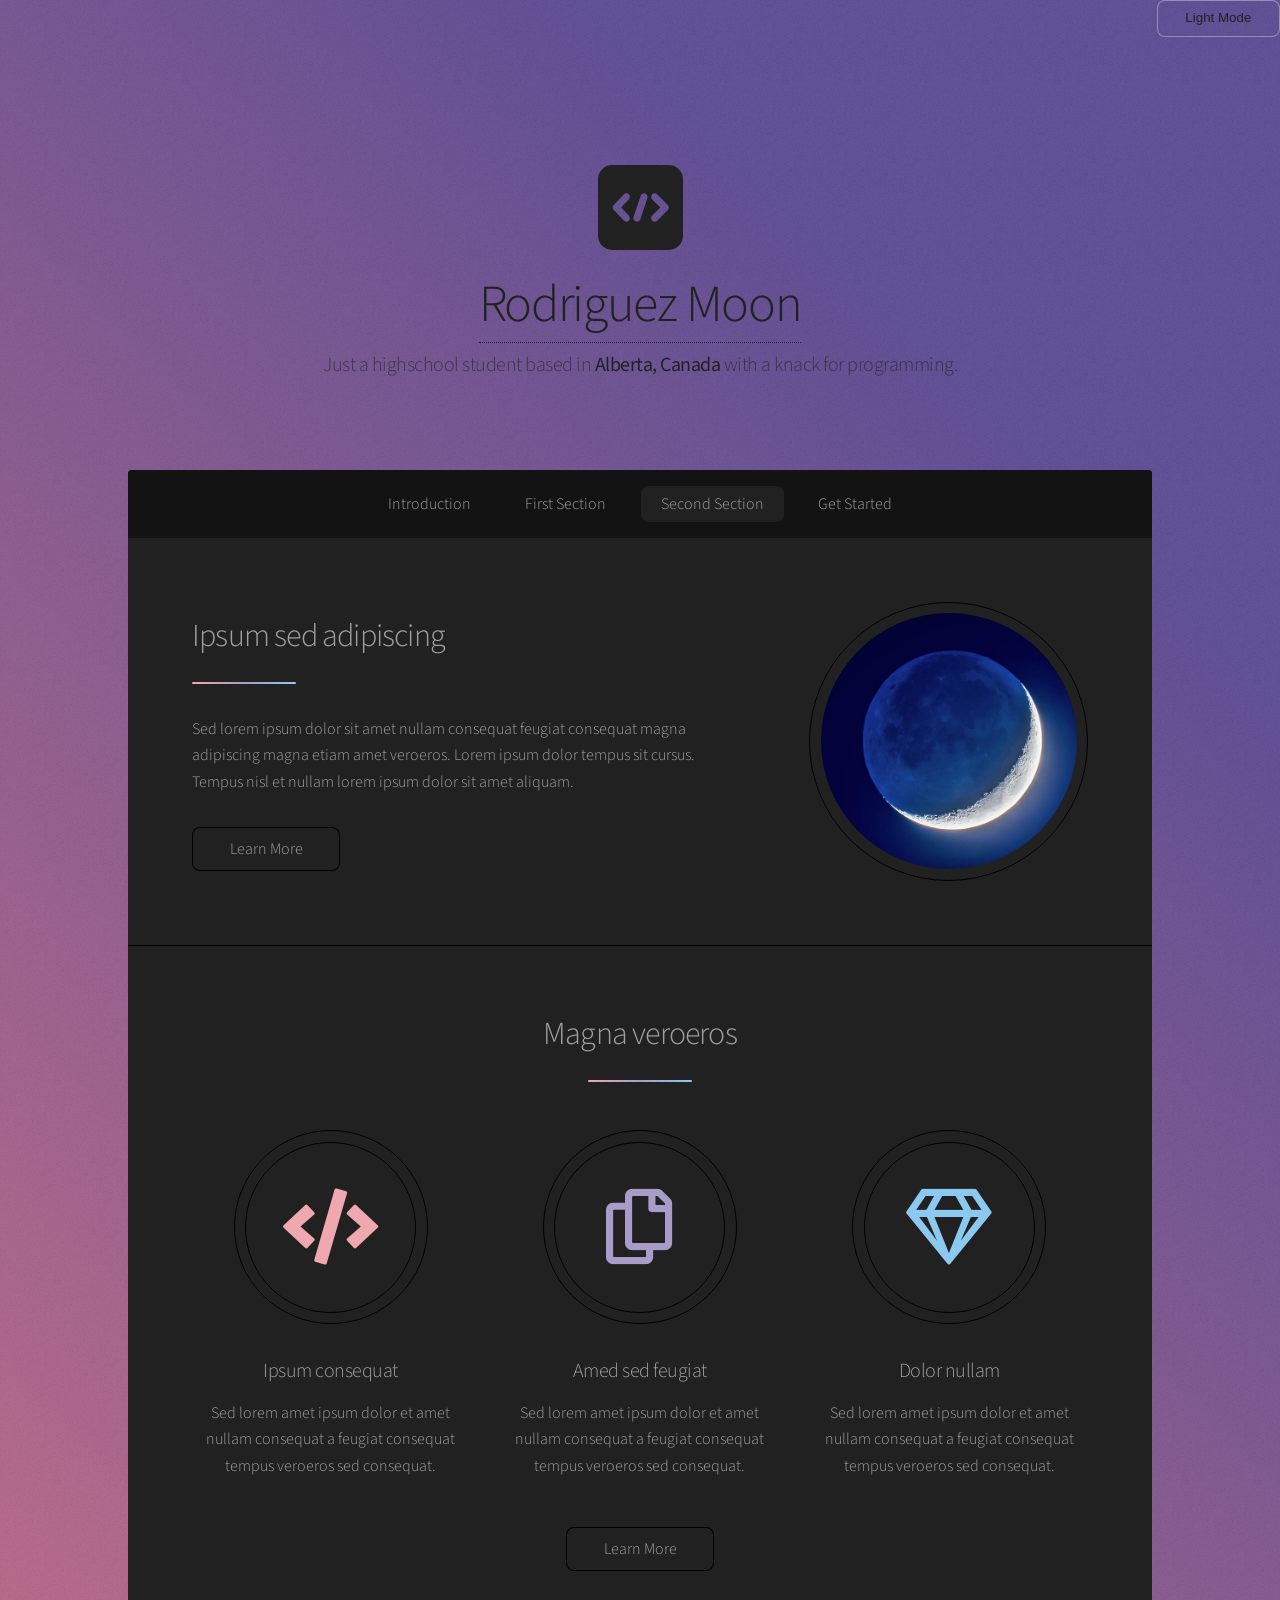
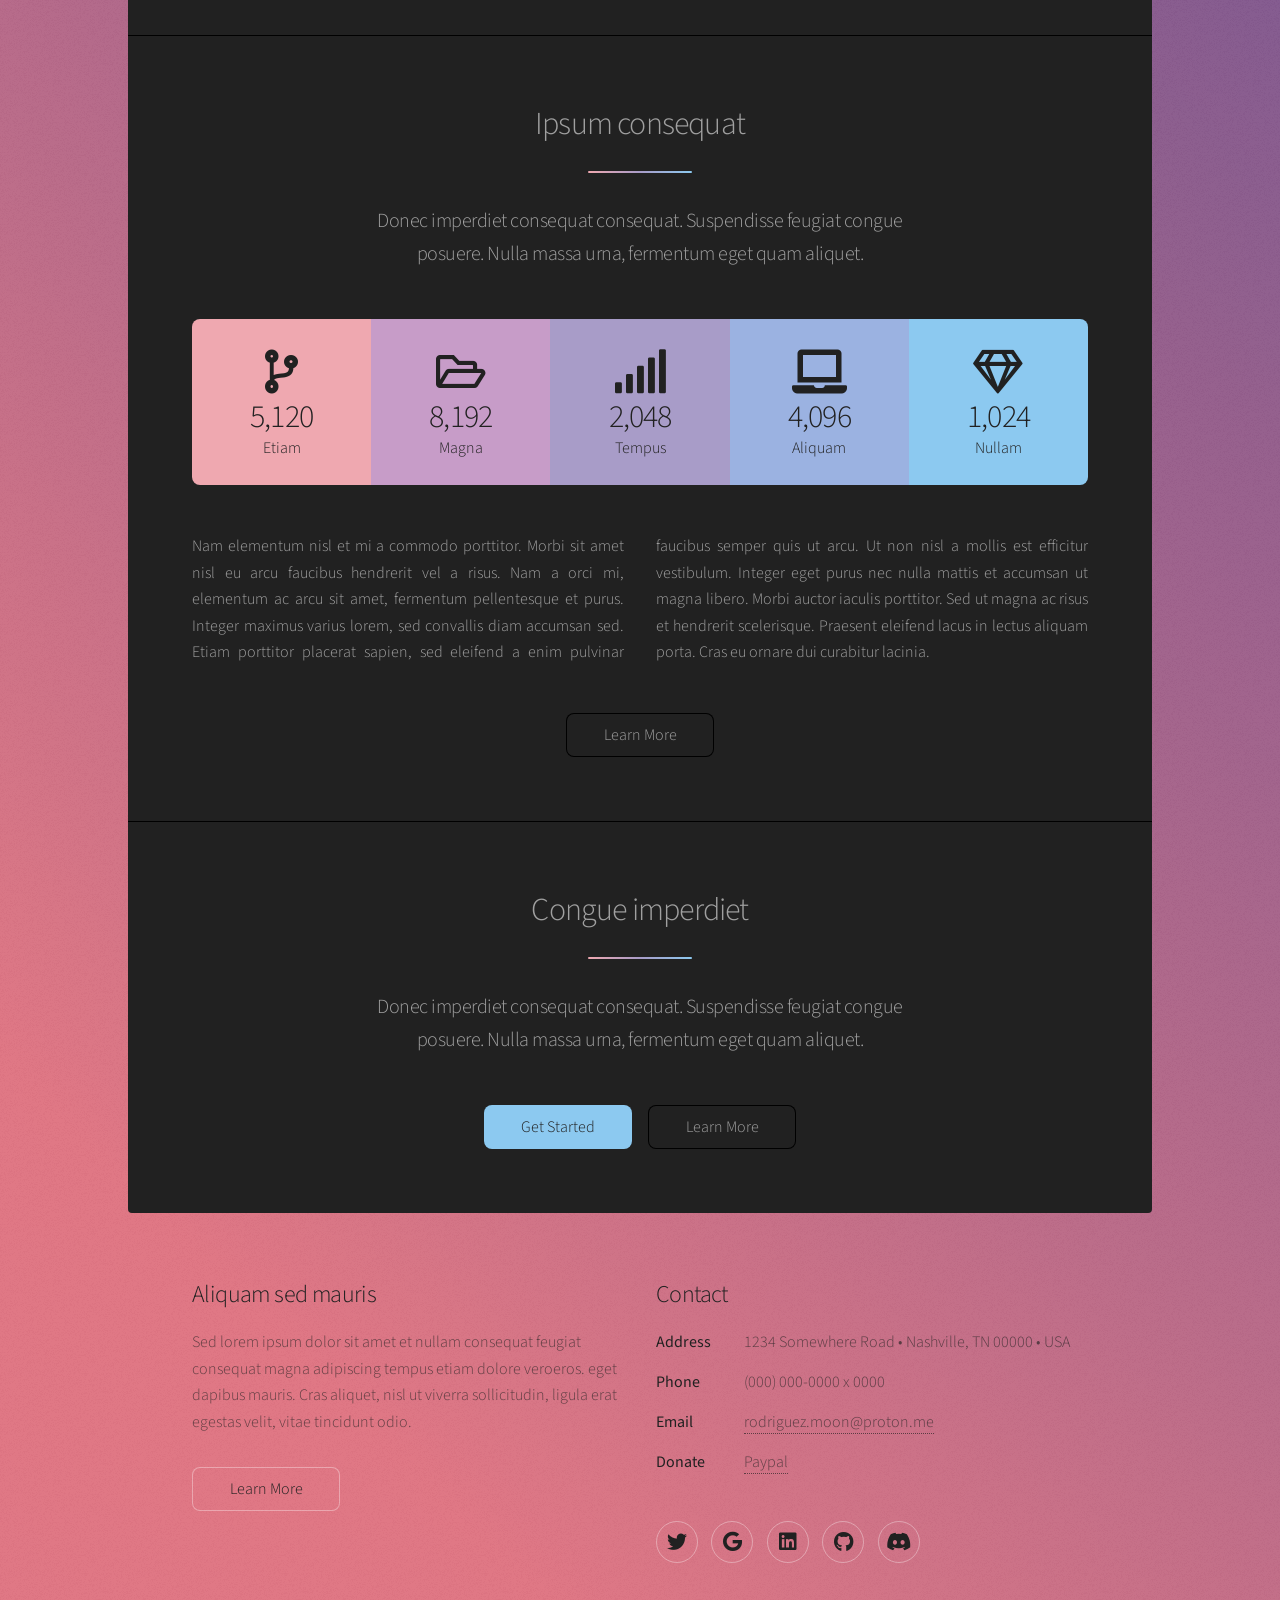
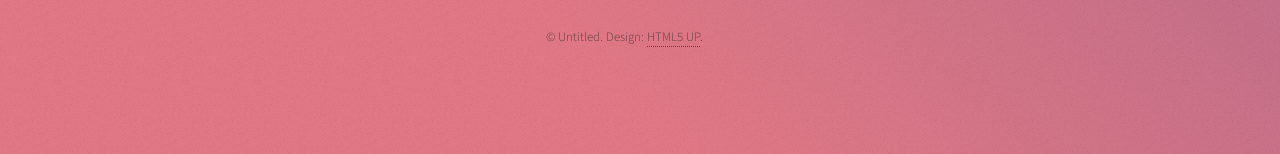
==== commit a27f6682: "Default theme changed to dark mode I must spare the eyes of the people. 🦉" ====
--- a/index.html
+++ b/index.html
@@ -9,17 +9,17 @@
 		<title>Program To The Moon 🌙</title>
 		<meta charset="utf-8" />
 		<meta name="viewport" content="width=device-width, initial-scale=1, user-scalable=yes" />
-		<link id="theme" rel="stylesheet" type="text/css" href="assets/css/main.light.css" />
+		<link id="theme" rel="stylesheet" type="text/css" href="assets/css/main.dark.css" />
 		<noscript><link rel="stylesheet" href="assets/css/noscript.css" /></noscript>
 	</head>
 	<body class="is-preload">
 		<p align="right">
-			<!-- Default is light mode -->
+			<!-- Default is Dark mode -->
 			<button id="theme-toggle">
 				<!--
-				<img id="button-icon" src="images/toggle.dark.svg"/>
+				<img id="button-icon" src="images/toggle.light.svg"/>
 				-->
-				Dark Mode
+				Light Mode
 			</button>
 		</p>
 
@@ -27,7 +27,7 @@
 			<div id="wrapper">
 				<!-- Header -->
 					<header id="header" class="alt">
-						<span class="logo"><img id="page-logo" src="images/logo.light.svg" alt="Rodriguez Moon" /></span>
+						<span class="logo"><img id="page-logo" src="images/logo.dark.svg" alt="Rodriguez Moon" /></span>
 						<h1><a href="https://github.com/rodriguez-moon">Rodriguez Moon</a></h1>
 						<p>
 							Just a highschool student based in 
--- a/assets/css/main.dark.css
+++ b/assets/css/main.dark.css
@@ -0,0 +1,3785 @@
+@import url(fontawesome-all.min.css);
+@import 'https://fonts.googleapis.com/css?family=Source+Sans+Pro:300,400';
+
+/*
+	Stellar by HTML5 UP
+	html5up.net | @ajlkn
+	Free for personal and commercial use under the CCA 3.0 license (html5up.net/license)
+*/
+
+html, body, div, span, applet, object,
+iframe, h1, h2, h3, h4, h5, h6, p, blockquote,
+pre, a, abbr, acronym, address, big, cite,
+code, del, dfn, em, img, ins, kbd, q, s, samp,
+small, strike, strong, sub, sup, tt, var, b,
+u, i, center, dl, dt, dd, ol, ul, li, fieldset,
+form, label, legend, table, caption, tbody,
+tfoot, thead, tr, th, td, article, aside,
+canvas, details, embed, figure, figcaption,
+footer, header, hgroup, menu, nav, output, ruby,
+section, summary, time, mark, audio, video {
+	margin: 0;
+	padding: 0;
+	border: 0;
+	font-size: 100%;
+	font: inherit;
+	vertical-align: baseline;}
+
+article, aside, details, figcaption, figure,
+footer, header, hgroup, menu, nav, section {
+	display: block;}
+
+body {
+	line-height: 1;
+}
+
+ol, ul {
+	list-style: none;
+}
+
+blockquote, q {
+	quotes: none;
+}
+
+	blockquote:before, blockquote:after, q:before, q:after {
+		content: '';
+		content: none;
+	}
+
+table {
+	border-collapse: collapse;
+	border-spacing: 0;
+}
+
+body {
+	-webkit-text-size-adjust: none;
+}
+
+mark {
+	background-color: transparent;
+	color: inherit;
+}
+
+input::-moz-focus-inner {
+	border: 0;
+	padding: 0;
+}
+
+input, select, textarea {
+	-moz-appearance: none;
+	-webkit-appearance: none;
+	-ms-appearance: none;
+	appearance: none;
+}
+
+/* Basic */
+
+	@-ms-viewport {
+		width: device-width;
+	}
+
+	body {
+		-ms-overflow-style: scrollbar;
+	}
+
+	@media screen and (max-width: 480px) {
+
+		html, body {
+			min-width: 320px;
+		}
+
+	}
+
+	html {
+		box-sizing: border-box;
+	}
+
+	*, *:before, *:after {
+		box-sizing: inherit;
+	}
+
+	body {
+		background-color: #935d8c;
+		background-image: url("images/overlay.png"), -moz-linear-gradient(45deg, #e37682 15%, #5f4d93 85%);
+		background-image: url("images/overlay.png"), -webkit-linear-gradient(45deg, #e37682 15%, #5f4d93 85%);
+		background-image: url("images/overlay.png"), -ms-linear-gradient(45deg, #e37682 15%, #5f4d93 85%);
+		background-image: url("images/overlay.png"), linear-gradient(45deg, #e37682 15%, #5f4d93 85%);
+	}
+
+		body.is-preload *, body.is-preload *:before, body.is-preload *:after {
+			-moz-animation: none !important;
+			-webkit-animation: none !important;
+			-ms-animation: none !important;
+			animation: none !important;
+			-moz-transition: none !important;
+			-webkit-transition: none !important;
+			-ms-transition: none !important;
+			transition: none !important;
+		}
+
+/* Type */
+
+	body {
+		background-color: #935d8c;
+		color: rgba(33, 33, 33, 0.65);
+	}
+
+	body, input, select, textarea {
+		font-family: "Source Sans Pro", Helvetica, sans-serif;
+		font-size: 17pt;
+		font-weight: 300;
+		line-height: 1.65;
+	}
+
+		@media screen and (max-width: 1680px) {
+
+			body, input, select, textarea {
+				font-size: 14pt;
+			}
+
+		}
+
+		@media screen and (max-width: 1280px) {
+
+			body, input, select, textarea {
+				font-size: 12pt;
+			}
+
+		}
+
+		@media screen and (max-width: 360px) {
+
+			body, input, select, textarea {
+				font-size: 11pt;
+			}
+
+		}
+
+	a {
+		-moz-transition: color 0.2s ease, border-bottom 0.2s ease;
+		-webkit-transition: color 0.2s ease, border-bottom 0.2s ease;
+		-ms-transition: color 0.2s ease, border-bottom 0.2s ease;
+		transition: color 0.2s ease, border-bottom 0.2s ease;
+		text-decoration: none;
+		border-bottom: dotted 1px;
+		color: inherit;
+	}
+
+		a:hover {
+			border-bottom-color: transparent;
+		}
+
+	strong, b {
+		font-weight: 400;
+	}
+
+	em, i {
+		font-style: italic;
+	}
+
+	p {
+		margin: 0 0 2em 0;
+	}
+
+		p.content {
+			-moz-columns: 20em 2;
+			-webkit-columns: 20em 2;
+			-ms-columns: 20em 2;
+			columns: 20em 2;
+			-moz-column-gap: 2em;
+			-webkit-column-gap: 2em;
+			-ms-column-gap: 2em;
+			column-gap: 2em;
+			text-align: justify;
+		}
+
+	h1, h2, h3, h4, h5, h6 {
+		font-weight: 300;
+		line-height: 1.5;
+		margin: 0 0 0.7em 0;
+		letter-spacing: -0.025em;
+	}
+
+		h1 a, h2 a, h3 a, h4 a, h5 a, h6 a {
+			color: inherit;
+			text-decoration: none;
+		}
+
+	h1 {
+		font-size: 2.5em;
+		line-height: 1.2;
+	}
+
+	h2 {
+		font-size: 1.5em;
+	}
+
+	h3 {
+		font-size: 1.25em;
+	}
+
+	h4 {
+		font-size: 1.1em;
+	}
+
+	h5 {
+		font-size: 0.9em;
+	}
+
+	h6 {
+		font-size: 0.7em;
+	}
+
+	@media screen and (max-width: 736px) {
+
+		h1 {
+			font-size: 2em;
+		}
+
+	}
+
+	sub {
+		font-size: 0.8em;
+		position: relative;
+		top: 0.5em;
+	}
+
+	sup {
+		font-size: 0.8em;
+		position: relative;
+		top: -0.5em;
+	}
+
+	blockquote {
+		border-left: solid 4px;
+		font-style: italic;
+		margin: 0 0 2em 0;
+		padding: 0.5em 0 0.5em 2em;
+	}
+
+	code {
+		border-radius: 8px;
+		border: solid 1px;
+		font-family: "Courier New", monospace;
+		font-size: 0.9em;
+		margin: 0 0.25em;
+		padding: 0.25em 0.65em;
+	}
+
+	pre {
+		-webkit-overflow-scrolling: touch;
+		font-family: "Courier New", monospace;
+		font-size: 0.9em;
+		margin: 0 0 2em 0;
+	}
+
+		pre code {
+			display: block;
+			line-height: 1.75;
+			padding: 1em 1.5em;
+			overflow-x: auto;
+		}
+
+	hr {
+		border: 0;
+		border-bottom: solid 1px;
+		margin: 2em 0;
+	}
+
+		hr.major {
+			margin: 3em 0;
+		}
+
+	.align-left {
+		text-align: left;
+	}
+
+	.align-center {
+		text-align: center;
+	}
+
+	.align-right {
+		text-align: right;
+	}
+
+	input, select, textarea {
+		color: #212121;
+	}
+
+	a:hover {
+		color: #212121;
+	}
+
+	strong, b {
+		color: #212121;
+	}
+
+	h1, h2, h3, h4, h5, h6 {
+		color: #212121;
+	}
+
+	blockquote {
+		border-left-color: rgba(255, 255, 255, 0.35);
+	}
+
+	code {
+		background: rgba(255, 255, 255, 0.075);
+		border-color: rgba(255, 255, 255, 0.35);
+	}
+
+	hr {
+		border-bottom-color: rgba(255, 255, 255, 0.35);
+	}
+
+/* Row */
+
+	.row {
+		display: flex;
+		flex-wrap: wrap;
+		box-sizing: border-box;
+		align-items: stretch;
+	}
+
+		.row > * {
+			box-sizing: border-box;
+		}
+
+		.row.gtr-uniform > * > :last-child {
+			margin-bottom: 0;
+		}
+
+		.row.aln-left {
+			justify-content: flex-start;
+		}
+
+		.row.aln-center {
+			justify-content: center;
+		}
+
+		.row.aln-right {
+			justify-content: flex-end;
+		}
+
+		.row.aln-top {
+			align-items: flex-start;
+		}
+
+		.row.aln-middle {
+			align-items: center;
+		}
+
+		.row.aln-bottom {
+			align-items: flex-end;
+		}
+
+		.row > .imp {
+			order: -1;
+		}
+
+		.row > .col-1 {
+			width: 8.33333%;
+		}
+
+		.row > .off-1 {
+			margin-left: 8.33333%;
+		}
+
+		.row > .col-2 {
+			width: 16.66667%;
+		}
+
+		.row > .off-2 {
+			margin-left: 16.66667%;
+		}
+
+		.row > .col-3 {
+			width: 25%;
+		}
+
+		.row > .off-3 {
+			margin-left: 25%;
+		}
+
+		.row > .col-4 {
+			width: 33.33333%;
+		}
+
+		.row > .off-4 {
+			margin-left: 33.33333%;
+		}
+
+		.row > .col-5 {
+			width: 41.66667%;
+		}
+
+		.row > .off-5 {
+			margin-left: 41.66667%;
+		}
+
+		.row > .col-6 {
+			width: 50%;
+		}
+
+		.row > .off-6 {
+			margin-left: 50%;
+		}
+
+		.row > .col-7 {
+			width: 58.33333%;
+		}
+
+		.row > .off-7 {
+			margin-left: 58.33333%;
+		}
+
+		.row > .col-8 {
+			width: 66.66667%;
+		}
+
+		.row > .off-8 {
+			margin-left: 66.66667%;
+		}
+
+		.row > .col-9 {
+			width: 75%;
+		}
+
+		.row > .off-9 {
+			margin-left: 75%;
+		}
+
+		.row > .col-10 {
+			width: 83.33333%;
+		}
+
+		.row > .off-10 {
+			margin-left: 83.33333%;
+		}
+
+		.row > .col-11 {
+			width: 91.66667%;
+		}
+
+		.row > .off-11 {
+			margin-left: 91.66667%;
+		}
+
+		.row > .col-12 {
+			width: 100%;
+		}
+
+		.row > .off-12 {
+			margin-left: 100%;
+		}
+
+		.row.gtr-0 {
+			margin-top: 0;
+			margin-left: 0em;
+		}
+
+			.row.gtr-0 > * {
+				padding: 0 0 0 0em;
+			}
+
+			.row.gtr-0.gtr-uniform {
+				margin-top: 0em;
+			}
+
+				.row.gtr-0.gtr-uniform > * {
+					padding-top: 0em;
+				}
+
+		.row.gtr-25 {
+			margin-top: 0;
+			margin-left: -0.375em;
+		}
+
+			.row.gtr-25 > * {
+				padding: 0 0 0 0.375em;
+			}
+
+			.row.gtr-25.gtr-uniform {
+				margin-top: -0.375em;
+			}
+
+				.row.gtr-25.gtr-uniform > * {
+					padding-top: 0.375em;
+				}
+
+		.row.gtr-50 {
+			margin-top: 0;
+			margin-left: -0.75em;
+		}
+
+			.row.gtr-50 > * {
+				padding: 0 0 0 0.75em;
+			}
+
+			.row.gtr-50.gtr-uniform {
+				margin-top: -0.75em;
+			}
+
+				.row.gtr-50.gtr-uniform > * {
+					padding-top: 0.75em;
+				}
+
+		.row {
+			margin-top: 0;
+			margin-left: -1.5em;
+		}
+
+			.row > * {
+				padding: 0 0 0 1.5em;
+			}
+
+			.row.gtr-uniform {
+				margin-top: -1.5em;
+			}
+
+				.row.gtr-uniform > * {
+					padding-top: 1.5em;
+				}
+
+		.row.gtr-150 {
+			margin-top: 0;
+			margin-left: -2.25em;
+		}
+
+			.row.gtr-150 > * {
+				padding: 0 0 0 2.25em;
+			}
+
+			.row.gtr-150.gtr-uniform {
+				margin-top: -2.25em;
+			}
+
+				.row.gtr-150.gtr-uniform > * {
+					padding-top: 2.25em;
+				}
+
+		.row.gtr-200 {
+			margin-top: 0;
+			margin-left: -3em;
+		}
+
+			.row.gtr-200 > * {
+				padding: 0 0 0 3em;
+			}
+
+			.row.gtr-200.gtr-uniform {
+				margin-top: -3em;
+			}
+
+				.row.gtr-200.gtr-uniform > * {
+					padding-top: 3em;
+				}
+
+		@media screen and (max-width: 1680px) {
+
+			.row {
+				display: flex;
+				flex-wrap: wrap;
+				box-sizing: border-box;
+				align-items: stretch;
+			}
+
+				.row > * {
+					box-sizing: border-box;
+				}
+
+				.row.gtr-uniform > * > :last-child {
+					margin-bottom: 0;
+				}
+
+				.row.aln-left {
+					justify-content: flex-start;
+				}
+
+				.row.aln-center {
+					justify-content: center;
+				}
+
+				.row.aln-right {
+					justify-content: flex-end;
+				}
+
+				.row.aln-top {
+					align-items: flex-start;
+				}
+
+				.row.aln-middle {
+					align-items: center;
+				}
+
+				.row.aln-bottom {
+					align-items: flex-end;
+				}
+
+				.row > .imp-xlarge {
+					order: -1;
+				}
+
+				.row > .col-1-xlarge {
+					width: 8.33333%;
+				}
+
+				.row > .off-1-xlarge {
+					margin-left: 8.33333%;
+				}
+
+				.row > .col-2-xlarge {
+					width: 16.66667%;
+				}
+
+				.row > .off-2-xlarge {
+					margin-left: 16.66667%;
+				}
+
+				.row > .col-3-xlarge {
+					width: 25%;
+				}
+
+				.row > .off-3-xlarge {
+					margin-left: 25%;
+				}
+
+				.row > .col-4-xlarge {
+					width: 33.33333%;
+				}
+
+				.row > .off-4-xlarge {
+					margin-left: 33.33333%;
+				}
+
+				.row > .col-5-xlarge {
+					width: 41.66667%;
+				}
+
+				.row > .off-5-xlarge {
+					margin-left: 41.66667%;
+				}
+
+				.row > .col-6-xlarge {
+					width: 50%;
+				}
+
+				.row > .off-6-xlarge {
+					margin-left: 50%;
+				}
+
+				.row > .col-7-xlarge {
+					width: 58.33333%;
+				}
+
+				.row > .off-7-xlarge {
+					margin-left: 58.33333%;
+				}
+
+				.row > .col-8-xlarge {
+					width: 66.66667%;
+				}
+
+				.row > .off-8-xlarge {
+					margin-left: 66.66667%;
+				}
+
+				.row > .col-9-xlarge {
+					width: 75%;
+				}
+
+				.row > .off-9-xlarge {
+					margin-left: 75%;
+				}
+
+				.row > .col-10-xlarge {
+					width: 83.33333%;
+				}
+
+				.row > .off-10-xlarge {
+					margin-left: 83.33333%;
+				}
+
+				.row > .col-11-xlarge {
+					width: 91.66667%;
+				}
+
+				.row > .off-11-xlarge {
+					margin-left: 91.66667%;
+				}
+
+				.row > .col-12-xlarge {
+					width: 100%;
+				}
+
+				.row > .off-12-xlarge {
+					margin-left: 100%;
+				}
+
+				.row.gtr-0 {
+					margin-top: 0;
+					margin-left: 0em;
+				}
+
+					.row.gtr-0 > * {
+						padding: 0 0 0 0em;
+					}
+
+					.row.gtr-0.gtr-uniform {
+						margin-top: 0em;
+					}
+
+						.row.gtr-0.gtr-uniform > * {
+							padding-top: 0em;
+						}
+
+				.row.gtr-25 {
+					margin-top: 0;
+					margin-left: -0.375em;
+				}
+
+					.row.gtr-25 > * {
+						padding: 0 0 0 0.375em;
+					}
+
+					.row.gtr-25.gtr-uniform {
+						margin-top: -0.375em;
+					}
+
+						.row.gtr-25.gtr-uniform > * {
+							padding-top: 0.375em;
+						}
+
+				.row.gtr-50 {
+					margin-top: 0;
+					margin-left: -0.75em;
+				}
+
+					.row.gtr-50 > * {
+						padding: 0 0 0 0.75em;
+					}
+
+					.row.gtr-50.gtr-uniform {
+						margin-top: -0.75em;
+					}
+
+						.row.gtr-50.gtr-uniform > * {
+							padding-top: 0.75em;
+						}
+
+				.row {
+					margin-top: 0;
+					margin-left: -1.5em;
+				}
+
+					.row > * {
+						padding: 0 0 0 1.5em;
+					}
+
+					.row.gtr-uniform {
+						margin-top: -1.5em;
+					}
+
+						.row.gtr-uniform > * {
+							padding-top: 1.5em;
+						}
+
+				.row.gtr-150 {
+					margin-top: 0;
+					margin-left: -2.25em;
+				}
+
+					.row.gtr-150 > * {
+						padding: 0 0 0 2.25em;
+					}
+
+					.row.gtr-150.gtr-uniform {
+						margin-top: -2.25em;
+					}
+
+						.row.gtr-150.gtr-uniform > * {
+							padding-top: 2.25em;
+						}
+
+				.row.gtr-200 {
+					margin-top: 0;
+					margin-left: -3em;
+				}
+
+					.row.gtr-200 > * {
+						padding: 0 0 0 3em;
+					}
+
+					.row.gtr-200.gtr-uniform {
+						margin-top: -3em;
+					}
+
+						.row.gtr-200.gtr-uniform > * {
+							padding-top: 3em;
+						}
+
+		}
+
+		@media screen and (max-width: 1280px) {
+
+			.row {
+				display: flex;
+				flex-wrap: wrap;
+				box-sizing: border-box;
+				align-items: stretch;
+			}
+
+				.row > * {
+					box-sizing: border-box;
+				}
+
+				.row.gtr-uniform > * > :last-child {
+					margin-bottom: 0;
+				}
+
+				.row.aln-left {
+					justify-content: flex-start;
+				}
+
+				.row.aln-center {
+					justify-content: center;
+				}
+
+				.row.aln-right {
+					justify-content: flex-end;
+				}
+
+				.row.aln-top {
+					align-items: flex-start;
+				}
+
+				.row.aln-middle {
+					align-items: center;
+				}
+
+				.row.aln-bottom {
+					align-items: flex-end;
+				}
+
+				.row > .imp-large {
+					order: -1;
+				}
+
+				.row > .col-1-large {
+					width: 8.33333%;
+				}
+
+				.row > .off-1-large {
+					margin-left: 8.33333%;
+				}
+
+				.row > .col-2-large {
+					width: 16.66667%;
+				}
+
+				.row > .off-2-large {
+					margin-left: 16.66667%;
+				}
+
+				.row > .col-3-large {
+					width: 25%;
+				}
+
+				.row > .off-3-large {
+					margin-left: 25%;
+				}
+
+				.row > .col-4-large {
+					width: 33.33333%;
+				}
+
+				.row > .off-4-large {
+					margin-left: 33.33333%;
+				}
+
+				.row > .col-5-large {
+					width: 41.66667%;
+				}
+
+				.row > .off-5-large {
+					margin-left: 41.66667%;
+				}
+
+				.row > .col-6-large {
+					width: 50%;
+				}
+
+				.row > .off-6-large {
+					margin-left: 50%;
+				}
+
+				.row > .col-7-large {
+					width: 58.33333%;
+				}
+
+				.row > .off-7-large {
+					margin-left: 58.33333%;
+				}
+
+				.row > .col-8-large {
+					width: 66.66667%;
+				}
+
+				.row > .off-8-large {
+					margin-left: 66.66667%;
+				}
+
+				.row > .col-9-large {
+					width: 75%;
+				}
+
+				.row > .off-9-large {
+					margin-left: 75%;
+				}
+
+				.row > .col-10-large {
+					width: 83.33333%;
+				}
+
+				.row > .off-10-large {
+					margin-left: 83.33333%;
+				}
+
+				.row > .col-11-large {
+					width: 91.66667%;
+				}
+
+				.row > .off-11-large {
+					margin-left: 91.66667%;
+				}
+
+				.row > .col-12-large {
+					width: 100%;
+				}
+
+				.row > .off-12-large {
+					margin-left: 100%;
+				}
+
+				.row.gtr-0 {
+					margin-top: 0;
+					margin-left: 0em;
+				}
+
+					.row.gtr-0 > * {
+						padding: 0 0 0 0em;
+					}
+
+					.row.gtr-0.gtr-uniform {
+						margin-top: 0em;
+					}
+
+						.row.gtr-0.gtr-uniform > * {
+							padding-top: 0em;
+						}
+
+				.row.gtr-25 {
+					margin-top: 0;
+					margin-left: -0.375em;
+				}
+
+					.row.gtr-25 > * {
+						padding: 0 0 0 0.375em;
+					}
+
+					.row.gtr-25.gtr-uniform {
+						margin-top: -0.375em;
+					}
+
+						.row.gtr-25.gtr-uniform > * {
+							padding-top: 0.375em;
+						}
+
+				.row.gtr-50 {
+					margin-top: 0;
+					margin-left: -0.75em;
+				}
+
+					.row.gtr-50 > * {
+						padding: 0 0 0 0.75em;
+					}
+
+					.row.gtr-50.gtr-uniform {
+						margin-top: -0.75em;
+					}
+
+						.row.gtr-50.gtr-uniform > * {
+							padding-top: 0.75em;
+						}
+
+				.row {
+					margin-top: 0;
+					margin-left: -1.5em;
+				}
+
+					.row > * {
+						padding: 0 0 0 1.5em;
+					}
+
+					.row.gtr-uniform {
+						margin-top: -1.5em;
+					}
+
+						.row.gtr-uniform > * {
+							padding-top: 1.5em;
+						}
+
+				.row.gtr-150 {
+					margin-top: 0;
+					margin-left: -2.25em;
+				}
+
+					.row.gtr-150 > * {
+						padding: 0 0 0 2.25em;
+					}
+
+					.row.gtr-150.gtr-uniform {
+						margin-top: -2.25em;
+					}
+
+						.row.gtr-150.gtr-uniform > * {
+							padding-top: 2.25em;
+						}
+
+				.row.gtr-200 {
+					margin-top: 0;
+					margin-left: -3em;
+				}
+
+					.row.gtr-200 > * {
+						padding: 0 0 0 3em;
+					}
+
+					.row.gtr-200.gtr-uniform {
+						margin-top: -3em;
+					}
+
+						.row.gtr-200.gtr-uniform > * {
+							padding-top: 3em;
+						}
+
+		}
+
+		@media screen and (max-width: 980px) {
+
+			.row {
+				display: flex;
+				flex-wrap: wrap;
+				box-sizing: border-box;
+				align-items: stretch;
+			}
+
+				.row > * {
+					box-sizing: border-box;
+				}
+
+				.row.gtr-uniform > * > :last-child {
+					margin-bottom: 0;
+				}
+
+				.row.aln-left {
+					justify-content: flex-start;
+				}
+
+				.row.aln-center {
+					justify-content: center;
+				}
+
+				.row.aln-right {
+					justify-content: flex-end;
+				}
+
+				.row.aln-top {
+					align-items: flex-start;
+				}
+
+				.row.aln-middle {
+					align-items: center;
+				}
+
+				.row.aln-bottom {
+					align-items: flex-end;
+				}
+
+				.row > .imp-medium {
+					order: -1;
+				}
+
+				.row > .col-1-medium {
+					width: 8.33333%;
+				}
+
+				.row > .off-1-medium {
+					margin-left: 8.33333%;
+				}
+
+				.row > .col-2-medium {
+					width: 16.66667%;
+				}
+
+				.row > .off-2-medium {
+					margin-left: 16.66667%;
+				}
+
+				.row > .col-3-medium {
+					width: 25%;
+				}
+
+				.row > .off-3-medium {
+					margin-left: 25%;
+				}
+
+				.row > .col-4-medium {
+					width: 33.33333%;
+				}
+
+				.row > .off-4-medium {
+					margin-left: 33.33333%;
+				}
+
+				.row > .col-5-medium {
+					width: 41.66667%;
+				}
+
+				.row > .off-5-medium {
+					margin-left: 41.66667%;
+				}
+
+				.row > .col-6-medium {
+					width: 50%;
+				}
+
+				.row > .off-6-medium {
+					margin-left: 50%;
+				}
+
+				.row > .col-7-medium {
+					width: 58.33333%;
+				}
+
+				.row > .off-7-medium {
+					margin-left: 58.33333%;
+				}
+
+				.row > .col-8-medium {
+					width: 66.66667%;
+				}
+
+				.row > .off-8-medium {
+					margin-left: 66.66667%;
+				}
+
+				.row > .col-9-medium {
+					width: 75%;
+				}
+
+				.row > .off-9-medium {
+					margin-left: 75%;
+				}
+
+				.row > .col-10-medium {
+					width: 83.33333%;
+				}
+
+				.row > .off-10-medium {
+					margin-left: 83.33333%;
+				}
+
+				.row > .col-11-medium {
+					width: 91.66667%;
+				}
+
+				.row > .off-11-medium {
+					margin-left: 91.66667%;
+				}
+
+				.row > .col-12-medium {
+					width: 100%;
+				}
+
+				.row > .off-12-medium {
+					margin-left: 100%;
+				}
+
+				.row.gtr-0 {
+					margin-top: 0;
+					margin-left: 0em;
+				}
+
+					.row.gtr-0 > * {
+						padding: 0 0 0 0em;
+					}
+
+					.row.gtr-0.gtr-uniform {
+						margin-top: 0em;
+					}
+
+						.row.gtr-0.gtr-uniform > * {
+							padding-top: 0em;
+						}
+
+				.row.gtr-25 {
+					margin-top: 0;
+					margin-left: -0.375em;
+				}
+
+					.row.gtr-25 > * {
+						padding: 0 0 0 0.375em;
+					}
+
+					.row.gtr-25.gtr-uniform {
+						margin-top: -0.375em;
+					}
+
+						.row.gtr-25.gtr-uniform > * {
+							padding-top: 0.375em;
+						}
+
+				.row.gtr-50 {
+					margin-top: 0;
+					margin-left: -0.75em;
+				}
+
+					.row.gtr-50 > * {
+						padding: 0 0 0 0.75em;
+					}
+
+					.row.gtr-50.gtr-uniform {
+						margin-top: -0.75em;
+					}
+
+						.row.gtr-50.gtr-uniform > * {
+							padding-top: 0.75em;
+						}
+
+				.row {
+					margin-top: 0;
+					margin-left: -1.5em;
+				}
+
+					.row > * {
+						padding: 0 0 0 1.5em;
+					}
+
+					.row.gtr-uniform {
+						margin-top: -1.5em;
+					}
+
+						.row.gtr-uniform > * {
+							padding-top: 1.5em;
+						}
+
+				.row.gtr-150 {
+					margin-top: 0;
+					margin-left: -2.25em;
+				}
+
+					.row.gtr-150 > * {
+						padding: 0 0 0 2.25em;
+					}
+
+					.row.gtr-150.gtr-uniform {
+						margin-top: -2.25em;
+					}
+
+						.row.gtr-150.gtr-uniform > * {
+							padding-top: 2.25em;
+						}
+
+				.row.gtr-200 {
+					margin-top: 0;
+					margin-left: -3em;
+				}
+
+					.row.gtr-200 > * {
+						padding: 0 0 0 3em;
+					}
+
+					.row.gtr-200.gtr-uniform {
+						margin-top: -3em;
+					}
+
+						.row.gtr-200.gtr-uniform > * {
+							padding-top: 3em;
+						}
+
+		}
+
+		@media screen and (max-width: 736px) {
+
+			.row {
+				display: flex;
+				flex-wrap: wrap;
+				box-sizing: border-box;
+				align-items: stretch;
+			}
+
+				.row > * {
+					box-sizing: border-box;
+				}
+
+				.row.gtr-uniform > * > :last-child {
+					margin-bottom: 0;
+				}
+
+				.row.aln-left {
+					justify-content: flex-start;
+				}
+
+				.row.aln-center {
+					justify-content: center;
+				}
+
+				.row.aln-right {
+					justify-content: flex-end;
+				}
+
+				.row.aln-top {
+					align-items: flex-start;
+				}
+
+				.row.aln-middle {
+					align-items: center;
+				}
+
+				.row.aln-bottom {
+					align-items: flex-end;
+				}
+
+				.row > .imp-small {
+					order: -1;
+				}
+
+				.row > .col-1-small {
+					width: 8.33333%;
+				}
+
+				.row > .off-1-small {
+					margin-left: 8.33333%;
+				}
+
+				.row > .col-2-small {
+					width: 16.66667%;
+				}
+
+				.row > .off-2-small {
+					margin-left: 16.66667%;
+				}
+
+				.row > .col-3-small {
+					width: 25%;
+				}
+
+				.row > .off-3-small {
+					margin-left: 25%;
+				}
+
+				.row > .col-4-small {
+					width: 33.33333%;
+				}
+
+				.row > .off-4-small {
+					margin-left: 33.33333%;
+				}
+
+				.row > .col-5-small {
+					width: 41.66667%;
+				}
+
+				.row > .off-5-small {
+					margin-left: 41.66667%;
+				}
+
+				.row > .col-6-small {
+					width: 50%;
+				}
+
+				.row > .off-6-small {
+					margin-left: 50%;
+				}
+
+				.row > .col-7-small {
+					width: 58.33333%;
+				}
+
+				.row > .off-7-small {
+					margin-left: 58.33333%;
+				}
+
+				.row > .col-8-small {
+					width: 66.66667%;
+				}
+
+				.row > .off-8-small {
+					margin-left: 66.66667%;
+				}
+
+				.row > .col-9-small {
+					width: 75%;
+				}
+
+				.row > .off-9-small {
+					margin-left: 75%;
+				}
+
+				.row > .col-10-small {
+					width: 83.33333%;
+				}
+
+				.row > .off-10-small {
+					margin-left: 83.33333%;
+				}
+
+				.row > .col-11-small {
+					width: 91.66667%;
+				}
+
+				.row > .off-11-small {
+					margin-left: 91.66667%;
+				}
+
+				.row > .col-12-small {
+					width: 100%;
+				}
+
+				.row > .off-12-small {
+					margin-left: 100%;
+				}
+
+				.row.gtr-0 {
+					margin-top: 0;
+					margin-left: 0em;
+				}
+
+					.row.gtr-0 > * {
+						padding: 0 0 0 0em;
+					}
+
+					.row.gtr-0.gtr-uniform {
+						margin-top: 0em;
+					}
+
+						.row.gtr-0.gtr-uniform > * {
+							padding-top: 0em;
+						}
+
+				.row.gtr-25 {
+					margin-top: 0;
+					margin-left: -0.25em;
+				}
+
+					.row.gtr-25 > * {
+						padding: 0 0 0 0.25em;
+					}
+
+					.row.gtr-25.gtr-uniform {
+						margin-top: -0.25em;
+					}
+
+						.row.gtr-25.gtr-uniform > * {
+							padding-top: 0.25em;
+						}
+
+				.row.gtr-50 {
+					margin-top: 0;
+					margin-left: -0.5em;
+				}
+
+					.row.gtr-50 > * {
+						padding: 0 0 0 0.5em;
+					}
+
+					.row.gtr-50.gtr-uniform {
+						margin-top: -0.5em;
+					}
+
+						.row.gtr-50.gtr-uniform > * {
+							padding-top: 0.5em;
+						}
+
+				.row {
+					margin-top: 0;
+					margin-left: -1em;
+				}
+
+					.row > * {
+						padding: 0 0 0 1em;
+					}
+
+					.row.gtr-uniform {
+						margin-top: -1em;
+					}
+
+						.row.gtr-uniform > * {
+							padding-top: 1em;
+						}
+
+				.row.gtr-150 {
+					margin-top: 0;
+					margin-left: -1.5em;
+				}
+
+					.row.gtr-150 > * {
+						padding: 0 0 0 1.5em;
+					}
+
+					.row.gtr-150.gtr-uniform {
+						margin-top: -1.5em;
+					}
+
+						.row.gtr-150.gtr-uniform > * {
+							padding-top: 1.5em;
+						}
+
+				.row.gtr-200 {
+					margin-top: 0;
+					margin-left: -2em;
+				}
+
+					.row.gtr-200 > * {
+						padding: 0 0 0 2em;
+					}
+
+					.row.gtr-200.gtr-uniform {
+						margin-top: -2em;
+					}
+
+						.row.gtr-200.gtr-uniform > * {
+							padding-top: 2em;
+						}
+
+		}
+
+		@media screen and (max-width: 480px) {
+
+			.row {
+				display: flex;
+				flex-wrap: wrap;
+				box-sizing: border-box;
+				align-items: stretch;
+			}
+
+				.row > * {
+					box-sizing: border-box;
+				}
+
+				.row.gtr-uniform > * > :last-child {
+					margin-bottom: 0;
+				}
+
+				.row.aln-left {
+					justify-content: flex-start;
+				}
+
+				.row.aln-center {
+					justify-content: center;
+				}
+
+				.row.aln-right {
+					justify-content: flex-end;
+				}
+
+				.row.aln-top {
+					align-items: flex-start;
+				}
+
+				.row.aln-middle {
+					align-items: center;
+				}
+
+				.row.aln-bottom {
+					align-items: flex-end;
+				}
+
+				.row > .imp-xsmall {
+					order: -1;
+				}
+
+				.row > .col-1-xsmall {
+					width: 8.33333%;
+				}
+
+				.row > .off-1-xsmall {
+					margin-left: 8.33333%;
+				}
+
+				.row > .col-2-xsmall {
+					width: 16.66667%;
+				}
+
+				.row > .off-2-xsmall {
+					margin-left: 16.66667%;
+				}
+
+				.row > .col-3-xsmall {
+					width: 25%;
+				}
+
+				.row > .off-3-xsmall {
+					margin-left: 25%;
+				}
+
+				.row > .col-4-xsmall {
+					width: 33.33333%;
+				}
+
+				.row > .off-4-xsmall {
+					margin-left: 33.33333%;
+				}
+
+				.row > .col-5-xsmall {
+					width: 41.66667%;
+				}
+
+				.row > .off-5-xsmall {
+					margin-left: 41.66667%;
+				}
+
+				.row > .col-6-xsmall {
+					width: 50%;
+				}
+
+				.row > .off-6-xsmall {
+					margin-left: 50%;
+				}
+
+				.row > .col-7-xsmall {
+					width: 58.33333%;
+				}
+
+				.row > .off-7-xsmall {
+					margin-left: 58.33333%;
+				}
+
+				.row > .col-8-xsmall {
+					width: 66.66667%;
+				}
+
+				.row > .off-8-xsmall {
+					margin-left: 66.66667%;
+				}
+
+				.row > .col-9-xsmall {
+					width: 75%;
+				}
+
+				.row > .off-9-xsmall {
+					margin-left: 75%;
+				}
+
+				.row > .col-10-xsmall {
+					width: 83.33333%;
+				}
+
+				.row > .off-10-xsmall {
+					margin-left: 83.33333%;
+				}
+
+				.row > .col-11-xsmall {
+					width: 91.66667%;
+				}
+
+				.row > .off-11-xsmall {
+					margin-left: 91.66667%;
+				}
+
+				.row > .col-12-xsmall {
+					width: 100%;
+				}
+
+				.row > .off-12-xsmall {
+					margin-left: 100%;
+				}
+
+				.row.gtr-0 {
+					margin-top: 0;
+					margin-left: 0em;
+				}
+
+					.row.gtr-0 > * {
+						padding: 0 0 0 0em;
+					}
+
+					.row.gtr-0.gtr-uniform {
+						margin-top: 0em;
+					}
+
+						.row.gtr-0.gtr-uniform > * {
+							padding-top: 0em;
+						}
+
+				.row.gtr-25 {
+					margin-top: 0;
+					margin-left: -0.3125em;
+				}
+
+					.row.gtr-25 > * {
+						padding: 0 0 0 0.3125em;
+					}
+
+					.row.gtr-25.gtr-uniform {
+						margin-top: -0.3125em;
+					}
+
+						.row.gtr-25.gtr-uniform > * {
+							padding-top: 0.3125em;
+						}
+
+				.row.gtr-50 {
+					margin-top: 0;
+					margin-left: -0.625em;
+				}
+
+					.row.gtr-50 > * {
+						padding: 0 0 0 0.625em;
+					}
+
+					.row.gtr-50.gtr-uniform {
+						margin-top: -0.625em;
+					}
+
+						.row.gtr-50.gtr-uniform > * {
+							padding-top: 0.625em;
+						}
+
+				.row {
+					margin-top: 0;
+					margin-left: -1.25em;
+				}
+
+					.row > * {
+						padding: 0 0 0 1.25em;
+					}
+
+					.row.gtr-uniform {
+						margin-top: -1.25em;
+					}
+
+						.row.gtr-uniform > * {
+							padding-top: 1.25em;
+						}
+
+				.row.gtr-150 {
+					margin-top: 0;
+					margin-left: -1.875em;
+				}
+
+					.row.gtr-150 > * {
+						padding: 0 0 0 1.875em;
+					}
+
+					.row.gtr-150.gtr-uniform {
+						margin-top: -1.875em;
+					}
+
+						.row.gtr-150.gtr-uniform > * {
+							padding-top: 1.875em;
+						}
+
+				.row.gtr-200 {
+					margin-top: 0;
+					margin-left: -2.5em;
+				}
+
+					.row.gtr-200 > * {
+						padding: 0 0 0 2.5em;
+					}
+
+					.row.gtr-200.gtr-uniform {
+						margin-top: -2.5em;
+					}
+
+						.row.gtr-200.gtr-uniform > * {
+							padding-top: 2.5em;
+						}
+
+		}
+
+/* Box */
+
+	.box {
+		border-radius: 8px;
+		border: solid;
+		margin-bottom: 2em;
+		padding: 1.5em;
+	}
+
+		.box > :last-child,
+		.box > :last-child > :last-child,
+		.box > :last-child > :last-child > :last-child {
+			margin-bottom: 0;
+		}
+
+		.box.alt {
+			border: 0;
+			border-radius: 0;
+			padding: 0;
+		}
+
+	.box {
+		border-color: rgba(255, 255, 255, 0.35);
+	}
+
+/* Button */
+
+	input[type="submit"],
+	input[type="reset"],
+	input[type="button"],
+	button,
+	.button {
+		-moz-appearance: none;
+		-webkit-appearance: none;
+		-ms-appearance: none;
+		appearance: none;
+		-moz-transition: background-color 0.2s ease-in-out, color 0.2s ease-in-out;
+		-webkit-transition: background-color 0.2s ease-in-out, color 0.2s ease-in-out;
+		-ms-transition: background-color 0.2s ease-in-out, color 0.2s ease-in-out;
+		transition: background-color 0.2s ease-in-out, color 0.2s ease-in-out;
+		border-radius: 8px;
+		border: 0;
+		cursor: pointer;
+		display: inline-block;
+		font-weight: 300;
+		height: 2.75em;
+		line-height: 2.75em;
+		min-width: 9.25em;
+		padding: 0 1.5em;
+		text-align: center;
+		text-decoration: none;
+		white-space: nowrap;
+	}
+
+		input[type="submit"].icon,
+		input[type="reset"].icon,
+		input[type="button"].icon,
+		button.icon,
+		.button.icon {
+			padding-left: 1.35em;
+		}
+
+			input[type="submit"].icon:before,
+			input[type="reset"].icon:before,
+			input[type="button"].icon:before,
+			button.icon:before,
+			.button.icon:before {
+				margin-right: 0.5em;
+			}
+
+		input[type="submit"].fit,
+		input[type="reset"].fit,
+		input[type="button"].fit,
+		button.fit,
+		.button.fit {
+			width: 100%;
+		}
+
+		input[type="submit"].small,
+		input[type="reset"].small,
+		input[type="button"].small,
+		button.small,
+		.button.small {
+			font-size: 0.8em;
+		}
+
+		input[type="submit"].large,
+		input[type="reset"].large,
+		input[type="button"].large,
+		button.large,
+		.button.large {
+			font-size: 1.35em;
+		}
+
+		input[type="submit"].disabled, input[type="submit"]:disabled,
+		input[type="reset"].disabled,
+		input[type="reset"]:disabled,
+		input[type="button"].disabled,
+		input[type="button"]:disabled,
+		button.disabled,
+		button:disabled,
+		.button.disabled,
+		.button:disabled {
+			pointer-events: none;
+			opacity: 0.25;
+		}
+
+		@media screen and (max-width: 736px) {
+
+			input[type="submit"],
+			input[type="reset"],
+			input[type="button"],
+			button,
+			.button {
+				min-width: 0;
+			}
+
+		}
+
+	input[type="submit"],
+	input[type="reset"],
+	input[type="button"],
+	button,
+	.button {
+		background-color: transparent;
+		box-shadow: inset 0 0 0 1px rgba(255, 255, 255, 0.35);
+		color: #212121 !important;
+	}
+
+		input[type="submit"]:hover,
+		input[type="reset"]:hover,
+		input[type="button"]:hover,
+		button:hover,
+		.button:hover {
+			background-color: rgba(255, 255, 255, 0.075);
+		}
+
+		input[type="submit"]:active,
+		input[type="reset"]:active,
+		input[type="button"]:active,
+		button:active,
+		.button:active {
+			background-color: rgba(255, 255, 255, 0.2);
+		}
+
+		input[type="submit"].icon:before,
+		input[type="reset"].icon:before,
+		input[type="button"].icon:before,
+		button.icon:before,
+		.button.icon:before {
+			color: rgba(255, 255, 255, 0.5);
+		}
+
+		input[type="submit"].primary,
+		input[type="reset"].primary,
+		input[type="button"].primary,
+		button.primary,
+		.button.primary {
+			background-color: #8cc9f0;
+			color: #212121 !important;
+			box-shadow: none;
+		}
+
+			input[type="submit"].primary:hover,
+			input[type="reset"].primary:hover,
+			input[type="button"].primary:hover,
+			button.primary:hover,
+			.button.primary:hover {
+				background-color: #9acff2;
+			}
+
+			input[type="submit"].primary:active,
+			input[type="reset"].primary:active,
+			input[type="button"].primary:active,
+			button.primary:active,
+			.button.primary:active {
+				background-color: #7ec3ee;
+			}
+
+			input[type="submit"].primary.icon:before,
+			input[type="reset"].primary.icon:before,
+			input[type="button"].primary.icon:before,
+			button.primary.icon:before,
+			.button.primary.icon:before {
+				color: #212121 !important;
+			}
+
+/* Form */
+
+	form {
+		margin: 0 0 2em 0;
+	}
+
+	label {
+		display: block;
+		font-size: 0.9em;
+		font-weight: 400;
+		margin: 0 0 1em 0;
+	}
+
+	input[type="text"],
+	input[type="password"],
+	input[type="email"],
+	select,
+	textarea {
+		-moz-appearance: none;
+		-webkit-appearance: none;
+		-ms-appearance: none;
+		appearance: none;
+		border-radius: 8px;
+		border: solid 1px;
+		color: inherit;
+		display: block;
+		outline: 0;
+		padding: 0 1em;
+		text-decoration: none;
+		width: 100%;
+	}
+
+		input[type="text"]:invalid,
+		input[type="password"]:invalid,
+		input[type="email"]:invalid,
+		select:invalid,
+		textarea:invalid {
+			box-shadow: none;
+		}
+
+	select {
+		background-size: 1.25rem;
+		background-repeat: no-repeat;
+		background-position: calc(100% - 1rem) center;
+		height: 2.75em;
+		padding-right: 2.75em;
+		text-overflow: ellipsis;
+	}
+
+		select:focus::-ms-value {
+			background-color: transparent;
+		}
+
+		select::-ms-expand {
+			display: none;
+		}
+
+	input[type="text"],
+	input[type="password"],
+	input[type="email"],
+	select {
+		height: 2.75em;
+	}
+
+	textarea {
+		padding: 0.75em 1em;
+	}
+
+	input[type="checkbox"],
+	input[type="radio"] {
+		-moz-appearance: none;
+		-webkit-appearance: none;
+		-ms-appearance: none;
+		appearance: none;
+		display: block;
+		float: left;
+		margin-right: -2em;
+		opacity: 0;
+		width: 1em;
+		z-index: -1;
+	}
+
+		input[type="checkbox"] + label,
+		input[type="radio"] + label {
+			text-decoration: none;
+			cursor: pointer;
+			display: inline-block;
+			font-size: 1em;
+			font-weight: 300;
+			padding-left: 2.4em;
+			padding-right: 0.75em;
+			position: relative;
+		}
+
+			input[type="checkbox"] + label:before,
+			input[type="radio"] + label:before {
+				-moz-osx-font-smoothing: grayscale;
+				-webkit-font-smoothing: antialiased;
+				display: inline-block;
+				font-style: normal;
+				font-variant: normal;
+				text-rendering: auto;
+				line-height: 1;
+				text-transform: none !important;
+				font-family: 'Font Awesome 5 Free';
+				font-weight: 900;
+			}
+
+			input[type="checkbox"] + label:before,
+			input[type="radio"] + label:before {
+				border-radius: 8px;
+				border: solid 1px;
+				content: '';
+				display: inline-block;
+				font-size: 0.8em;
+				height: 2.0625em;
+				left: 0;
+				line-height: 2.0625em;
+				position: absolute;
+				text-align: center;
+				top: 0;
+				width: 2.0625em;
+			}
+
+		input[type="checkbox"]:checked + label:before,
+		input[type="radio"]:checked + label:before {
+			content: '\f00c';
+		}
+
+	input[type="checkbox"] + label:before {
+		border-radius: 8px;
+	}
+
+	input[type="radio"] + label:before {
+		border-radius: 100%;
+	}
+
+	::-webkit-input-placeholder {
+		opacity: 1.0;
+	}
+
+	:-moz-placeholder {
+		opacity: 1.0;
+	}
+
+	::-moz-placeholder {
+		opacity: 1.0;
+	}
+
+	:-ms-input-placeholder {
+		opacity: 1.0;
+	}
+
+	label {
+		color: #212121;
+	}
+
+	input[type="text"],
+	input[type="password"],
+	input[type="email"],
+	select,
+	textarea {
+		background-color: rgba(255, 255, 255, 0.075);
+		border-color: rgba(255, 255, 255, 0.35);
+	}
+
+		input[type="text"]:focus,
+		input[type="password"]:focus,
+		input[type="email"]:focus,
+		select:focus,
+		textarea:focus {
+			border-color: #8cc9f0;
+			box-shadow: 0 0 0 1px #8cc9f0;
+		}
+
+	select {
+		background-image: url("data:image/svg+xml;charset=utf8,%3Csvg xmlns='http://www.w3.org/2000/svg' width='40' height='40' preserveAspectRatio='none' viewBox='0 0 40 40'%3E%3Cpath d='M9.4,12.3l10.4,10.4l10.4-10.4c0.2-0.2,0.5-0.4,0.9-0.4c0.3,0,0.6,0.1,0.9,0.4l3.3,3.3c0.2,0.2,0.4,0.5,0.4,0.9 c0,0.4-0.1,0.6-0.4,0.9L20.7,31.9c-0.2,0.2-0.5,0.4-0.9,0.4c-0.3,0-0.6-0.1-0.9-0.4L4.3,17.3c-0.2-0.2-0.4-0.5-0.4-0.9 c0-0.4,0.1-0.6,0.4-0.9l3.3-3.3c0.2-0.2,0.5-0.4,0.9-0.4S9.1,12.1,9.4,12.3z' fill='rgba(255, 255, 255, 0.35)' /%3E%3C/svg%3E");
+	}
+
+		select option {
+			color: #212121;
+			background: #935d8c;
+		}
+
+	input[type="checkbox"] + label,
+	input[type="radio"] + label {
+		color: rgba(33, 33, 33, 0.65);
+	}
+
+		input[type="checkbox"] + label:before,
+		input[type="radio"] + label:before {
+			background: rgba(255, 255, 255, 0.075);
+			border-color: rgba(255, 255, 255, 0.35);
+		}
+
+	input[type="checkbox"]:checked + label:before,
+	input[type="radio"]:checked + label:before {
+		background-color: #212121;
+		border-color: #212121;
+		color: #935d8c;
+	}
+
+	input[type="checkbox"]:focus + label:before,
+	input[type="radio"]:focus + label:before {
+		border-color: #8cc9f0;
+		box-shadow: 0 0 0 1px #8cc9f0;
+	}
+
+	::-webkit-input-placeholder {
+		color: rgba(255, 255, 255, 0.5) !important;
+	}
+
+	:-moz-placeholder {
+		color: rgba(255, 255, 255, 0.5) !important;
+	}
+
+	::-moz-placeholder {
+		color: rgba(255, 255, 255, 0.5) !important;
+	}
+
+	:-ms-input-placeholder {
+		color: rgba(255, 255, 255, 0.5) !important;
+	}
+
+	.formerize-placeholder {
+		color: rgba(255, 255, 255, 0.5) !important;
+	}
+
+/* Icon */
+
+	.icon {
+		text-decoration: none;
+		-moz-transition: background-color 0.2s ease-in-out, color 0.2s ease-in-out;
+		-webkit-transition: background-color 0.2s ease-in-out, color 0.2s ease-in-out;
+		-ms-transition: background-color 0.2s ease-in-out, color 0.2s ease-in-out;
+		transition: background-color 0.2s ease-in-out, color 0.2s ease-in-out;
+		border-bottom: none;
+		position: relative;
+	}
+
+		.icon:before {
+			-moz-osx-font-smoothing: grayscale;
+			-webkit-font-smoothing: antialiased;
+			display: inline-block;
+			font-style: normal;
+			font-variant: normal;
+			text-rendering: auto;
+			line-height: 1;
+			text-transform: none !important;
+			font-family: 'Font Awesome 5 Free';
+			font-weight: 400;
+		}
+
+		.icon > .label {
+			display: none;
+		}
+
+		.icon:before {
+			line-height: solid;
+		}
+
+		.icon.solid:before {
+			font-weight: 900;
+		}
+
+		.icon.brands:before {
+			font-family: 'Font Awesome 5 Brands';
+		}
+
+		.icon.major {
+			border: solid 1px;
+			display: inline-block;
+			border-radius: 100%;
+			padding: 0.65em;
+			margin: 0 0 2em 0;
+			cursor: default;
+		}
+
+			.icon.major:before {
+				display: inline-block;
+				font-size: 6.25rem;
+				width: 2.25em;
+				height: 2.25em;
+				line-height: 2.2em;
+				border-radius: 100%;
+				border: solid 1px;
+				text-align: center;
+			}
+
+		.icon.alt {
+			display: inline-block;
+			border: solid 1px;
+			border-radius: 100%;
+		}
+
+			.icon.alt:before {
+				display: block;
+				font-size: 1.25em;
+				width: 2em;
+				height: 2em;
+				text-align: center;
+				line-height: 2em;
+			}
+
+		.icon.style1 {
+			color: #efa8b0;
+		}
+
+		.icon.style2 {
+			color: #c79cc8;
+		}
+
+		.icon.style3 {
+			color: #a89cc8;
+		}
+
+		.icon.style4 {
+			color: #9bb2e1;
+		}
+
+		.icon.style5 {
+			color: #8cc9f0;
+		}
+
+		@media screen and (max-width: 1680px) {
+
+			.icon.major:before {
+				font-size: 5.5rem;
+			}
+
+		}
+
+		@media screen and (max-width: 1280px) {
+
+			.icon.major:before {
+				font-size: 4.75rem;
+			}
+
+		}
+
+		@media screen and (max-width: 736px) {
+
+			.icon.major {
+				margin: 0 0 1.5em 0;
+				padding: 0.35em;
+			}
+
+				.icon.major:before {
+					font-size: 3.5rem;
+				}
+
+		}
+
+	.icon.major {
+		border-color: rgba(255, 255, 255, 0.35);
+	}
+
+		.icon.major:before {
+			border-color: rgba(255, 255, 255, 0.35);
+		}
+
+	.icon.alt {
+		border-color: rgba(255, 255, 255, 0.35);
+		color: #212121;
+	}
+
+		.icon.alt:hover {
+			background-color: rgba(255, 255, 255, 0.075);
+		}
+
+		.icon.alt:active {
+			background-color: rgba(255, 255, 255, 0.2);
+		}
+
+/* Image */
+
+	.image {
+		border-radius: 8px;
+		border: 0;
+		display: inline-block;
+		position: relative;
+	}
+
+		.image img {
+			border-radius: 8px;
+			display: block;
+		}
+
+		.image.left, .image.right {
+			max-width: 40%;
+		}
+
+			.image.left img, .image.right img {
+				width: 100%;
+			}
+
+		.image.left {
+			float: left;
+			margin: 0 1.5em 1em 0;
+			top: 0.25em;
+		}
+
+		.image.right {
+			float: right;
+			margin: 0 0 1em 1.5em;
+			top: 0.25em;
+		}
+
+		.image.fit {
+			display: block;
+			margin: 0 0 2em 0;
+			width: 100%;
+		}
+
+			.image.fit img {
+				width: 100%;
+			}
+
+		.image.main {
+			display: block;
+			margin: 0 0 3em 0;
+			width: 100%;
+		}
+
+			.image.main img {
+				width: 100%;
+			}
+
+/* List */
+
+	ol {
+		list-style: decimal;
+		margin: 0 0 2em 0;
+		padding-left: 1.25em;
+	}
+
+		ol li {
+			padding-left: 0.25em;
+		}
+
+	ul {
+		list-style: disc;
+		margin: 0 0 2em 0;
+		padding-left: 1em;
+	}
+
+		ul li {
+			padding-left: 0.5em;
+		}
+
+		ul.alt {
+			list-style: none;
+			padding-left: 0;
+		}
+
+			ul.alt li {
+				border-top: solid 1px;
+				padding: 0.5em 0;
+			}
+
+				ul.alt li:first-child {
+					border-top: 0;
+					padding-top: 0;
+				}
+
+	dl {
+		margin: 0 0 2em 0;
+	}
+
+		dl dt {
+			display: block;
+			font-weight: 400;
+			margin: 0 0 1em 0;
+		}
+
+		dl dd {
+			margin-left: 2em;
+		}
+
+		dl.alt dt {
+			display: block;
+			width: 3em;
+			margin: 0;
+			clear: left;
+			float: left;
+		}
+
+		dl.alt dd {
+			margin: 0 0 0.85em 5.5em;
+		}
+
+		dl.alt:after {
+			content: '';
+			display: block;
+			clear: both;
+		}
+
+	ul.alt li {
+		border-top-color: rgba(255, 255, 255, 0.35);
+	}
+
+	dl dt {
+		color: #212121;
+	}
+
+/* Actions */
+
+	ul.actions {
+		display: -moz-flex;
+		display: -webkit-flex;
+		display: -ms-flex;
+		display: flex;
+		cursor: default;
+		list-style: none;
+		margin-left: -1em;
+		padding-left: 0;
+	}
+
+		ul.actions li {
+			padding: 0 0 0 1em;
+			vertical-align: middle;
+		}
+
+		ul.actions.special {
+			-moz-justify-content: center;
+			-webkit-justify-content: center;
+			-ms-justify-content: center;
+			justify-content: center;
+			width: 100%;
+			margin-left: 0;
+		}
+
+			ul.actions.special li:first-child {
+				padding-left: 0;
+			}
+
+		ul.actions.stacked {
+			-moz-flex-direction: column;
+			-webkit-flex-direction: column;
+			-ms-flex-direction: column;
+			flex-direction: column;
+			margin-left: 0;
+		}
+
+			ul.actions.stacked li {
+				padding: 1.3em 0 0 0;
+			}
+
+				ul.actions.stacked li:first-child {
+					padding-top: 0;
+				}
+
+		ul.actions.fit {
+			width: calc(100% + 1em);
+		}
+
+			ul.actions.fit li {
+				-moz-flex-grow: 1;
+				-webkit-flex-grow: 1;
+				-ms-flex-grow: 1;
+				flex-grow: 1;
+				-moz-flex-shrink: 1;
+				-webkit-flex-shrink: 1;
+				-ms-flex-shrink: 1;
+				flex-shrink: 1;
+				width: 100%;
+			}
+
+				ul.actions.fit li > * {
+					width: 100%;
+				}
+
+			ul.actions.fit.stacked {
+				width: 100%;
+			}
+
+		@media screen and (max-width: 480px) {
+
+			ul.actions:not(.fixed) {
+				-moz-flex-direction: column;
+				-webkit-flex-direction: column;
+				-ms-flex-direction: column;
+				flex-direction: column;
+				margin-left: 0;
+				width: 100% !important;
+			}
+
+				ul.actions:not(.fixed) li {
+					-moz-flex-grow: 1;
+					-webkit-flex-grow: 1;
+					-ms-flex-grow: 1;
+					flex-grow: 1;
+					-moz-flex-shrink: 1;
+					-webkit-flex-shrink: 1;
+					-ms-flex-shrink: 1;
+					flex-shrink: 1;
+					padding: 1em 0 0 0;
+					text-align: center;
+					width: 100%;
+				}
+
+					ul.actions:not(.fixed) li > * {
+						width: 100%;
+					}
+
+					ul.actions:not(.fixed) li:first-child {
+						padding-top: 0;
+					}
+
+					ul.actions:not(.fixed) li input[type="submit"],
+					ul.actions:not(.fixed) li input[type="reset"],
+					ul.actions:not(.fixed) li input[type="button"],
+					ul.actions:not(.fixed) li button,
+					ul.actions:not(.fixed) li .button {
+						width: 100%;
+					}
+
+						ul.actions:not(.fixed) li input[type="submit"].icon:before,
+						ul.actions:not(.fixed) li input[type="reset"].icon:before,
+						ul.actions:not(.fixed) li input[type="button"].icon:before,
+						ul.actions:not(.fixed) li button.icon:before,
+						ul.actions:not(.fixed) li .button.icon:before {
+							margin-left: -0.5rem;
+						}
+
+		}
+
+/* Icons */
+
+	ul.icons {
+		cursor: default;
+		list-style: none;
+		padding-left: 0;
+	}
+
+		ul.icons li {
+			display: inline-block;
+			padding: 0 0.65em 0 0;
+		}
+
+			ul.icons li:last-child {
+				padding-right: 0 !important;
+			}
+
+/* Section/Article */
+
+	section.special, article.special {
+		text-align: center;
+	}
+
+	header.major {
+		margin-bottom: 3em;
+	}
+
+		header.major h2 {
+			font-size: 2em;
+		}
+
+			header.major h2:after {
+				display: block;
+				content: '';
+				width: 3.25em;
+				height: 2px;
+				margin: 0.7em 0 1em 0;
+				border-radius: 2px;
+			}
+
+				section.special header.major h2:after, article.special header.major h2:after {
+					margin-left: auto;
+					margin-right: auto;
+				}
+
+		header.major p {
+			font-size: 1.25em;
+			letter-spacing: -0.025em;
+		}
+
+		header.major.special {
+			text-align: center;
+		}
+
+			header.major.special h2:after {
+				margin-left: auto;
+				margin-right: auto;
+			}
+
+	footer.major {
+		margin-top: 3em;
+	}
+
+	@media screen and (max-width: 736px) {
+
+		header.major {
+			margin-bottom: 0;
+		}
+
+			header.major h2 {
+				font-size: 1.5em;
+			}
+
+			header.major p {
+				font-size: 1em;
+				letter-spacing: 0;
+			}
+
+				header.major p br {
+					display: none;
+				}
+
+		footer.major {
+			margin-top: 0;
+		}
+
+	}
+
+	header.major h2:after {
+		background-color: rgba(255, 255, 255, 0.35);
+	}
+
+/* Table */
+
+	.table-wrapper {
+		-webkit-overflow-scrolling: touch;
+		overflow-x: auto;
+	}
+
+	table {
+		margin: 0 0 2em 0;
+		width: 100%;
+	}
+
+		table tbody tr {
+			border: solid 1px;
+			border-left: 0;
+			border-right: 0;
+		}
+
+		table td {
+			padding: 0.75em 0.75em;
+		}
+
+		table th {
+			font-size: 0.9em;
+			font-weight: 400;
+			padding: 0 0.75em 0.75em 0.75em;
+			text-align: left;
+		}
+
+		table thead {
+			border-bottom: solid 2px;
+		}
+
+		table tfoot {
+			border-top: solid 2px;
+		}
+
+		table.alt {
+			border-collapse: separate;
+		}
+
+			table.alt tbody tr td {
+				border: solid 1px;
+				border-left-width: 0;
+				border-top-width: 0;
+			}
+
+				table.alt tbody tr td:first-child {
+					border-left-width: 1px;
+				}
+
+			table.alt tbody tr:first-child td {
+				border-top-width: 1px;
+			}
+
+			table.alt thead {
+				border-bottom: 0;
+			}
+
+			table.alt tfoot {
+				border-top: 0;
+			}
+
+	table tbody tr {
+		border-color: rgba(255, 255, 255, 0.35);
+	}
+
+		table tbody tr:nth-child(2n + 1) {
+			background-color: rgba(255, 255, 255, 0.075);
+		}
+
+	table th {
+		color: #212121;
+	}
+
+	table thead {
+		border-bottom-color: rgba(255, 255, 255, 0.35);
+	}
+
+	table tfoot {
+		border-top-color: rgba(255, 255, 255, 0.35);
+	}
+
+	table.alt tbody tr td {
+		border-color: rgba(255, 255, 255, 0.35);
+	}
+
+/* Features */
+
+	.features {
+		display: -moz-flex;
+		display: -webkit-flex;
+		display: -ms-flex;
+		display: flex;
+		-moz-flex-wrap: wrap;
+		-webkit-flex-wrap: wrap;
+		-ms-flex-wrap: wrap;
+		flex-wrap: wrap;
+		-moz-justify-content: center;
+		-webkit-justify-content: center;
+		-ms-justify-content: center;
+		justify-content: center;
+		width: calc(100% + 2em);
+		margin: 0 0 3em -2em;
+		padding: 0;
+		list-style: none;
+	}
+
+		.features li {
+			width: calc(33.33333% - 2em);
+			margin-left: 2em;
+			margin-top: 3em;
+			padding: 0;
+		}
+
+			.features li:nth-child(1), .features li:nth-child(2), .features li:nth-child(3) {
+				margin-top: 0;
+			}
+
+			.features li > :last-child {
+				margin-bottom: 0;
+			}
+
+		@media screen and (max-width: 980px) {
+
+			.features li {
+				width: calc(50% - 2em);
+			}
+
+				.features li:nth-child(3) {
+					margin-top: 3em;
+				}
+
+		}
+
+		@media screen and (max-width: 736px) {
+
+			.features {
+				width: 100%;
+				margin: 0 0 2em 0;
+			}
+
+				.features li {
+					width: 100%;
+					margin-left: 0;
+					margin-top: 2em;
+				}
+
+					.features li:nth-child(2), .features li:nth-child(3) {
+						margin-top: 2em;
+					}
+
+		}
+
+/* Statistics */
+
+	.statistics {
+		display: -moz-flex;
+		display: -webkit-flex;
+		display: -ms-flex;
+		display: flex;
+		width: 100%;
+		margin: 0 0 3em 0;
+		padding: 0;
+		list-style: none;
+		cursor: default;
+	}
+
+		.statistics li {
+			-moz-flex: 1;
+			-webkit-flex: 1;
+			-ms-flex: 1;
+			flex: 1;
+			padding: 1.5em;
+			color: #212121;
+			text-align: center;
+		}
+
+			.statistics li.style1 {
+				background-color: #efa8b0;
+			}
+
+			.statistics li.style2 {
+				background-color: #c79cc8;
+			}
+
+			.statistics li.style3 {
+				background-color: #a89cc8;
+			}
+
+			.statistics li.style4 {
+				background-color: #9bb2e1;
+			}
+
+			.statistics li.style5 {
+				background-color: #8cc9f0;
+			}
+
+			.statistics li strong, .statistics li b {
+				display: block;
+				font-size: 2em;
+				line-height: 1.1;
+				color: inherit !important;
+				font-weight: 300;
+				letter-spacing: -0.025em;
+			}
+
+			.statistics li:first-child {
+				border-top-left-radius: 8px;
+				border-bottom-left-radius: 8px;
+			}
+
+			.statistics li:last-child {
+				border-top-right-radius: 8px;
+				border-bottom-right-radius: 8px;
+			}
+
+			.statistics li .icon {
+				display: inline-block;
+			}
+
+				.statistics li .icon:before {
+					font-size: 2.75rem;
+					line-height: 1.3;
+				}
+
+		@media screen and (max-width: 980px) {
+
+			.statistics li strong, .statistics li b {
+				font-size: 1.5em;
+			}
+
+		}
+
+		@media screen and (max-width: 736px) {
+
+			.statistics {
+				display: block;
+				width: 20em;
+				max-width: 100%;
+				margin: 0 auto 2em auto;
+			}
+
+				.statistics li:first-child {
+					border-bottom-left-radius: 0;
+					border-top-right-radius: 8px;
+				}
+
+				.statistics li:last-child {
+					border-top-right-radius: 0;
+					border-bottom-left-radius: 8px;
+				}
+
+				.statistics li .icon:before {
+					font-size: 3.75rem;
+				}
+
+				.statistics li strong, .statistics li b {
+					font-size: 2.5em;
+				}
+
+		}
+
+/* Spotlight */
+
+	.spotlight {
+		display: -moz-flex;
+		display: -webkit-flex;
+		display: -ms-flex;
+		display: flex;
+		-moz-align-items: center;
+		-webkit-align-items: center;
+		-ms-align-items: center;
+		align-items: center;
+		margin: 0 0 2em 0;
+	}
+
+		.spotlight .content {
+			-moz-flex: 1;
+			-webkit-flex: 1;
+			-ms-flex: 1;
+			flex: 1;
+		}
+
+			.spotlight .content > :last-child {
+				margin-bottom: 0;
+			}
+
+			.spotlight .content header.major {
+				margin: 0 0 2em 0;
+			}
+
+		.spotlight .image {
+			display: inline-block;
+			margin-left: 4em;
+			padding: 0.65em;
+			border-radius: 100%;
+			border: solid 1px;
+		}
+
+			.spotlight .image img {
+				display: block;
+				border-radius: 100%;
+				width: 16em;
+			}
+
+		@media screen and (max-width: 980px) {
+
+			.spotlight {
+				-moz-flex-direction: column-reverse;
+				-webkit-flex-direction: column-reverse;
+				-ms-flex-direction: column-reverse;
+				flex-direction: column-reverse;
+				text-align: center;
+			}
+
+				.spotlight .content {
+					-moz-flex: 0 1 auto;
+					-webkit-flex: 0 1 auto;
+					-ms-flex: 0 1 auto;
+					flex: 0 1 auto;
+					width: 100%;
+				}
+
+					.spotlight .content header.major h2:after {
+						margin-left: auto;
+						margin-right: auto;
+					}
+
+					.spotlight .content .actions {
+						-moz-justify-content: center;
+						-webkit-justify-content: center;
+						-ms-justify-content: center;
+						justify-content: center;
+						width: calc(100% + 1em);
+					}
+
+				.spotlight .image {
+					-moz-flex: 0 1 auto;
+					-webkit-flex: 0 1 auto;
+					-ms-flex: 0 1 auto;
+					flex: 0 1 auto;
+					margin-left: 0;
+					margin-bottom: 2em;
+				}
+
+		}
+
+		@media screen and (max-width: 736px) {
+
+			.spotlight .image {
+				padding: 0.35em;
+			}
+
+				.spotlight .image img {
+					width: 12em;
+				}
+
+		}
+
+	.spotlight .image {
+		border-color: rgba(255, 255, 255, 0.35);
+	}
+
+/* Header */
+
+	#header {
+		padding: 5em 5em 1em 5em ;
+		text-align: center;
+	}
+
+		#header h1 {
+			margin: 0 0 0.25em 0;
+		}
+
+		#header p {
+			font-size: 1.25em;
+			letter-spacing: -0.025em;
+		}
+
+		#header.alt {
+			padding: 7em 5em 4em 5em ;
+		}
+
+			#header.alt h1 {
+				font-size: 3.25em;
+			}
+
+			#header.alt > * {
+				-moz-transition: opacity 3s ease;
+				-webkit-transition: opacity 3s ease;
+				-ms-transition: opacity 3s ease;
+				transition: opacity 3s ease;
+				-moz-transition-delay: 0.5s;
+				-webkit-transition-delay: 0.5s;
+				-ms-transition-delay: 0.5s;
+				transition-delay: 0.5s;
+				opacity: 1;
+			}
+
+			#header.alt .logo {
+				-moz-transition: opacity 1.25s ease, -moz-transform 0.5s ease;
+				-webkit-transition: opacity 1.25s ease, -webkit-transform 0.5s ease;
+				-ms-transition: opacity 1.25s ease, -ms-transform 0.5s ease;
+				transition: opacity 1.25s ease, transform 0.5s ease;
+				-moz-transition-delay: 0s;
+				-webkit-transition-delay: 0s;
+				-ms-transition-delay: 0s;
+				transition-delay: 0s;
+				display: block;
+				margin: 0 0 1.5em 0;
+			}
+
+				#header.alt .logo img {
+					display: block;
+					margin: 0 auto;
+					max-width: 75%;
+				}
+
+		@media screen and (max-width: 1280px) {
+
+			#header {
+				padding: 4em 4em 0.1em 4em ;
+			}
+
+				#header.alt {
+					padding: 6em 4em 3em 4em ;
+				}
+
+		}
+
+		@media screen and (max-width: 980px) {
+
+			#header {
+				padding: 4em 3em 0.1em 3em ;
+			}
+
+				#header.alt {
+					padding: 5em 3em 2em 3em ;
+				}
+
+		}
+
+		@media screen and (max-width: 736px) {
+
+			#header {
+				padding: 3em 2em 0.1em 2em ;
+			}
+
+				#header p {
+					font-size: 1em;
+					letter-spacing: 0;
+				}
+
+					#header p br {
+						display: none;
+					}
+
+				#header.alt {
+					padding: 4em 2em 1em 2em ;
+				}
+
+					#header.alt h1 {
+						font-size: 2.5em;
+					}
+
+		}
+
+		@media screen and (max-width: 480px) {
+
+			#header {
+				padding: 3em 1.5em 0.1em 1.5em ;
+			}
+
+				#header.alt {
+					padding: 4em 1.5em 1em 1.5em ;
+				}
+
+		}
+
+		@media screen and (max-width: 360px) {
+
+			#header {
+				padding: 2.5em 1em 0.1em 1em ;
+			}
+
+				#header.alt {
+					padding: 3.5em 1em 0.5em 1em ;
+				}
+
+		}
+
+		body.is-preload #header.alt > * {
+			opacity: 0;
+		}
+
+		body.is-preload #header.alt .logo {
+			-moz-transform: scale(0.8) rotate(-30deg);
+			-webkit-transform: scale(0.8) rotate(-30deg);
+			-ms-transform: scale(0.8) rotate(-30deg);
+			transform: scale(0.8) rotate(-30deg);
+		}
+
+/* Nav */
+
+	#nav {
+		-moz-transition: background-color 0.2s ease, border-top-left-radius 0.2s ease, border-top-right-radius 0.2s ease, padding 0.2s ease;
+		-webkit-transition: background-color 0.2s ease, border-top-left-radius 0.2s ease, border-top-right-radius 0.2s ease, padding 0.2s ease;
+		-ms-transition: background-color 0.2s ease, border-top-left-radius 0.2s ease, border-top-right-radius 0.2s ease, padding 0.2s ease;
+		transition: background-color 0.2s ease, border-top-left-radius 0.2s ease, border-top-right-radius 0.2s ease, padding 0.2s ease;
+		background-color: #212121;
+		color: #a0a0a0;
+		position: absolute;
+		width: 64em;
+		max-width: calc(100% - 4em);
+		padding: 1em;
+		background-color: #131313;
+		border-top-left-radius: 0.25em;
+		border-top-right-radius: 0.25em;
+		cursor: default;
+		text-align: center;
+	}
+
+		#nav input, #nav select, #nav textarea {
+			color: #a0a0a0;
+		}
+
+		#nav a:hover {
+			color: #a0a0a0;
+		}
+
+		#nav strong, #nav b {
+			color: #a0a0a0;
+		}
+
+		#nav h1, #nav h2, #nav h3, #nav h4, #nav h5, #nav h6 {
+			color: #a0a0a0;
+		}
+
+		#nav blockquote {
+			border-left-color: #000000;
+		}
+
+		#nav code {
+			background: rgba(222, 222, 222, 0.25);
+			border-color: #000000;
+		}
+
+		#nav hr {
+			border-bottom-color: #000000;
+		}
+
+		#nav + #main {
+			padding-top: 4.25em;
+		}
+
+		#nav ul {
+			margin: 0;
+			padding: 0;
+			list-style: none;
+		}
+
+			#nav ul li {
+				-moz-transition: margin 0.2s ease;
+				-webkit-transition: margin 0.2s ease;
+				-ms-transition: margin 0.2s ease;
+				transition: margin 0.2s ease;
+				display: inline-block;
+				margin: 0 0.35em;
+				padding: 0;
+				vertical-align: middle;
+			}
+
+				#nav ul li a {
+					-moz-transition: font-size 0.2s ease;
+					-webkit-transition: font-size 0.2s ease;
+					-ms-transition: font-size 0.2s ease;
+					transition: font-size 0.2s ease;
+					display: inline-block;
+					height: 2.25em;
+					line-height: 2.25em;
+					padding: 0 1.25em;
+					border: 0;
+					border-radius: 8px;
+					box-shadow: inset 0 0 0 1px transparent;
+				}
+
+					#nav ul li a:hover {
+						background-color: rgba(222, 222, 222, 0.25);
+					}
+
+					#nav ul li a.active {
+						background-color: #212121;
+						box-shadow: none;
+					}
+
+		#nav.alt {
+			position: fixed;
+			top: 0;
+			padding: 0.5em 1em;
+			background-color: rgba(19, 19, 19, 0.95);
+			border-top-left-radius: 0;
+			border-top-right-radius: 0;
+			z-index: 10000;
+		}
+
+			#nav.alt ul li {
+				margin: 0 0.175em;
+			}
+
+				#nav.alt ul li a {
+					font-size: 0.9em;
+				}
+
+		@media screen and (max-width: 736px) {
+
+			#nav {
+				display: none;
+			}
+
+				#nav + #main {
+					padding-top: 0;
+				}
+
+		}
+
+/* Main */
+
+	#main {
+		background-color: #212121;
+		color: #a0a0a0;
+		border-radius: 0.25em;
+	}
+
+		#main input, #main select, #main textarea {
+			color: #a0a0a0;
+		}
+
+		#main a:hover {
+			color: #a0a0a0;
+		}
+
+		#main strong, #main b {
+			color: #a0a0a0;
+		}
+
+		#main h1, #main h2, #main h3, #main h4, #main h5, #main h6 {
+			color: #a0a0a0;
+		}
+
+		#main blockquote {
+			border-left-color: #000000;
+		}
+
+		#main code {
+			background: rgba(222, 222, 222, 0.25);
+			border-color: #000000;
+		}
+
+		#main hr {
+			border-bottom-color: #000000;
+		}
+
+		#main .box {
+			border-color: #000000;
+		}
+
+		#main input[type="submit"],
+		#main input[type="reset"],
+		#main input[type="button"],
+		#main button,
+		#main .button {
+			background-color: transparent;
+			box-shadow: inset 0 0 0 1px #000000;
+			color: #a0a0a0 !important;
+		}
+
+			#main input[type="submit"]:hover,
+			#main input[type="reset"]:hover,
+			#main input[type="button"]:hover,
+			#main button:hover,
+			#main .button:hover {
+				background-color: rgba(222, 222, 222, 0.25);
+			}
+
+			#main input[type="submit"]:active,
+			#main input[type="reset"]:active,
+			#main input[type="button"]:active,
+			#main button:active,
+			#main .button:active {
+				background-color: rgba(222, 222, 222, 0.5);
+			}
+
+			#main input[type="submit"].icon:before,
+			#main input[type="reset"].icon:before,
+			#main input[type="button"].icon:before,
+			#main button.icon:before,
+			#main .button.icon:before {
+				color: rgba(99, 99, 99, 0.25);
+			}
+
+			#main input[type="submit"].primary,
+			#main input[type="reset"].primary,
+			#main input[type="button"].primary,
+			#main button.primary,
+			#main .button.primary {
+				background-color: #8cc9f0;
+				color: #212121 !important;
+				box-shadow: none;
+			}
+
+				#main input[type="submit"].primary:hover,
+				#main input[type="reset"].primary:hover,
+				#main input[type="button"].primary:hover,
+				#main button.primary:hover,
+				#main .button.primary:hover {
+					background-color: #9acff2;
+				}
+
+				#main input[type="submit"].primary:active,
+				#main input[type="reset"].primary:active,
+				#main input[type="button"].primary:active,
+				#main button.primary:active,
+				#main .button.primary:active {
+					background-color: #7ec3ee;
+				}
+
+				#main input[type="submit"].primary.icon:before,
+				#main input[type="reset"].primary.icon:before,
+				#main input[type="button"].primary.icon:before,
+				#main button.primary.icon:before,
+				#main .button.primary.icon:before {
+					color: #212121 !important;
+				}
+
+		#main label {
+			color: #a0a0a0;
+		}
+
+		#main input[type="text"],
+		#main input[type="password"],
+		#main input[type="email"],
+		#main select,
+		#main textarea {
+			background-color: rgba(222, 222, 222, 0.25);
+			border-color: #000000;
+		}
+
+			#main input[type="text"]:focus,
+			#main input[type="password"]:focus,
+			#main input[type="email"]:focus,
+			#main select:focus,
+			#main textarea:focus {
+				border-color: #8cc9f0;
+				box-shadow: 0 0 0 1px #8cc9f0;
+			}
+
+		#main select {
+			background-image: url("data:image/svg+xml;charset=utf8,%3Csvg xmlns='http://www.w3.org/2000/svg' width='40' height='40' preserveAspectRatio='none' viewBox='0 0 40 40'%3E%3Cpath d='M9.4,12.3l10.4,10.4l10.4-10.4c0.2-0.2,0.5-0.4,0.9-0.4c0.3,0,0.6,0.1,0.9,0.4l3.3,3.3c0.2,0.2,0.4,0.5,0.4,0.9 c0,0.4-0.1,0.6-0.4,0.9L20.7,31.9c-0.2,0.2-0.5,0.4-0.9,0.4c-0.3,0-0.6-0.1-0.9-0.4L4.3,17.3c-0.2-0.2-0.4-0.5-0.4-0.9 c0-0.4,0.1-0.6,0.4-0.9l3.3-3.3c0.2-0.2,0.5-0.4,0.9-0.4S9.1,12.1,9.4,12.3z' fill='%23dddddd' /%3E%3C/svg%3E");
+		}
+
+			#main select option {
+				color: #a0a0a0;
+				background: #212121;
+			}
+
+		#main input[type="checkbox"] + label,
+		#main input[type="radio"] + label {
+			color: #a0a0a0;
+		}
+
+			#main input[type="checkbox"] + label:before,
+			#main input[type="radio"] + label:before {
+				background: rgba(222, 222, 222, 0.25);
+				border-color: #000000;
+			}
+
+		#main input[type="checkbox"]:checked + label:before,
+		#main input[type="radio"]:checked + label:before {
+			background-color: #a0a0a0;
+			border-color: #a0a0a0;
+			color: #212121;
+		}
+
+		#main input[type="checkbox"]:focus + label:before,
+		#main input[type="radio"]:focus + label:before {
+			border-color: #8cc9f0;
+			box-shadow: 0 0 0 1px #8cc9f0;
+		}
+
+		#main ::-webkit-input-placeholder {
+			color: rgba(99, 99, 99, 0.25) !important;
+		}
+
+		#main :-moz-placeholder {
+			color: rgba(99, 99, 99, 0.25) !important;
+		}
+
+		#main ::-moz-placeholder {
+			color: rgba(99, 99, 99, 0.25) !important;
+		}
+
+		#main :-ms-input-placeholder {
+			color: rgba(99, 99, 99, 0.25) !important;
+		}
+
+		#main .formerize-placeholder {
+			color: rgba(99, 99, 99, 0.25) !important;
+		}
+
+		#main .icon.major {
+			border-color: #000000;
+		}
+
+			#main .icon.major:before {
+				border-color: #000000;
+			}
+
+		#main .icon.alt {
+			border-color: #000000;
+			color: #a0a0a0;
+		}
+
+			#main .icon.alt:hover {
+				background-color: rgba(222, 222, 222, 0.25);
+			}
+
+			#main .icon.alt:active {
+				background-color: rgba(222, 222, 222, 0.5);
+			}
+
+		#main ul.alt li {
+			border-top-color: #000000;
+		}
+
+		#main dl dt {
+			color: #a0a0a0;
+		}
+
+		#main header.major h2:after {
+			background-color: #000000;
+			background-image: -moz-linear-gradient(90deg, #efa8b0, #a89cc8, #8cc9f0);
+			background-image: -webkit-linear-gradient(90deg, #efa8b0, #a89cc8, #8cc9f0);
+			background-image: -ms-linear-gradient(90deg, #efa8b0, #a89cc8, #8cc9f0);
+			background-image: linear-gradient(90deg, #efa8b0, #a89cc8, #8cc9f0);
+		}
+
+		#main table tbody tr {
+			border-color: #000000;
+		}
+
+			#main table tbody tr:nth-child(2n + 1) {
+				background-color: rgba(222, 222, 222, 0.25);
+			}
+
+		#main table th {
+			color: #a0a0a0;
+		}
+
+		#main table thead {
+			border-bottom-color: #000000;
+		}
+
+		#main table tfoot {
+			border-top-color: #000000;
+		}
+
+		#main table.alt tbody tr td {
+			border-color: #000000;
+		}
+
+		#main .spotlight .image {
+			border-color: #000000;
+		}
+
+		#main > .main {
+			padding: 5em 5em 3em 5em ;
+			border-top: solid 1px #000000;
+		}
+
+			#main > .main:first-child {
+				border-top: 0;
+			}
+
+			#main > .main > .image.main:first-child {
+				margin: -5em 0 5em -5em;
+				width: calc(100% + 10em);
+				border-top-right-radius: 0.25em;
+				border-top-left-radius: 0.25em;
+				border-bottom-right-radius: 0;
+				border-bottom-left-radius: 0;
+			}
+
+				#main > .main > .image.main:first-child img {
+					border-top-right-radius: 0.25em;
+					border-top-left-radius: 0.25em;
+					border-bottom-right-radius: 0;
+					border-bottom-left-radius: 0;
+				}
+
+		@media screen and (max-width: 1280px) {
+
+			#main > .main {
+				padding: 4em 4em 2em 4em ;
+			}
+
+				#main > .main > .image.main:first-child {
+					margin: -4em 0 4em -4em;
+					width: calc(100% + 8em);
+				}
+
+		}
+
+		@media screen and (max-width: 980px) {
+
+			#main > .main {
+				padding: 4em 3em 2em 3em ;
+			}
+
+				#main > .main > .image.main:first-child {
+					margin: -4em 0 4em -3em;
+					width: calc(100% + 6em);
+				}
+
+		}
+
+		@media screen and (max-width: 736px) {
+
+			#main > .main {
+				padding: 3em 2em 1em 2em ;
+			}
+
+				#main > .main > .image.main:first-child {
+					margin: -3em 0 2em -2em;
+					width: calc(100% + 4em);
+				}
+
+		}
+
+		@media screen and (max-width: 480px) {
+
+			#main > .main {
+				padding: 3em 1.5em 1em 1.5em ;
+			}
+
+				#main > .main > .image.main:first-child {
+					margin: -3em 0 1.5em -1.5em;
+					width: calc(100% + 3em);
+				}
+
+		}
+
+		@media screen and (max-width: 360px) {
+
+			#main {
+				border-radius: 0;
+			}
+
+				#main > .main {
+					padding: 2.5em 1em 0.5em 1em ;
+				}
+
+					#main > .main > .image.main:first-child {
+						margin: -2.5em 0 1.5em -1em;
+						width: calc(100% + 2em);
+						border-radius: 0;
+					}
+
+						#main > .main > .image.main:first-child img {
+							border-radius: 0;
+						}
+
+		}
+
+/* Footer */
+
+	#footer {
+		display: -moz-flex;
+		display: -webkit-flex;
+		display: -ms-flex;
+		display: flex;
+		-moz-flex-wrap: wrap;
+		-webkit-flex-wrap: wrap;
+		-ms-flex-wrap: wrap;
+		flex-wrap: wrap;
+		padding: 5em 5em 3em 5em ;
+		width: calc(100% + 2em);
+		margin: 0 0 3em -2em;
+	}
+
+		#footer > * {
+			width: calc(50% - 2em);
+			margin-left: 2em;
+		}
+
+		#footer .copyright {
+			width: 100%;
+			margin: 2.5em 0 2em 0;
+			font-size: 0.8em;
+			text-align: center;
+		}
+
+		@media screen and (max-width: 1280px) {
+
+			#footer {
+				padding: 4em 4em 2em 4em ;
+			}
+
+		}
+
+		@media screen and (max-width: 980px) {
+
+			#footer {
+				padding: 4em 3em 2em 3em ;
+				display: block;
+				margin: 0 0 3em 0;
+				width: 100%;
+			}
+
+				#footer > * {
+					width: 100%;
+					margin-left: 0;
+					margin-bottom: 3em;
+				}
+
+				#footer .copyright {
+					text-align: left;
+				}
+
+		}
+
+		@media screen and (max-width: 736px) {
+
+			#footer {
+				padding: 3em 2em 1em 2em ;
+			}
+
+		}
+
+		@media screen and (max-width: 480px) {
+
+			#footer {
+				padding: 3em 1.5em 1em 1.5em ;
+			}
+
+		}
+
+		@media screen and (max-width: 480px) {
+
+			#footer {
+				padding: 2.5em 1em 0.5em 1em ;
+			}
+
+		}
+
+/* Wrapper */
+
+	#wrapper {
+		width: 64em;
+		max-width: calc(100% - 4em);
+		margin: 0 auto;
+	}
+
+		@media screen and (max-width: 480px) {
+
+			#wrapper {
+				max-width: calc(100% - 2em);
+			}
+
+		}
+
+		@media screen and (max-width: 360px) {
+
+			#wrapper {
+				max-width: 100%;
+			}
+
+		}
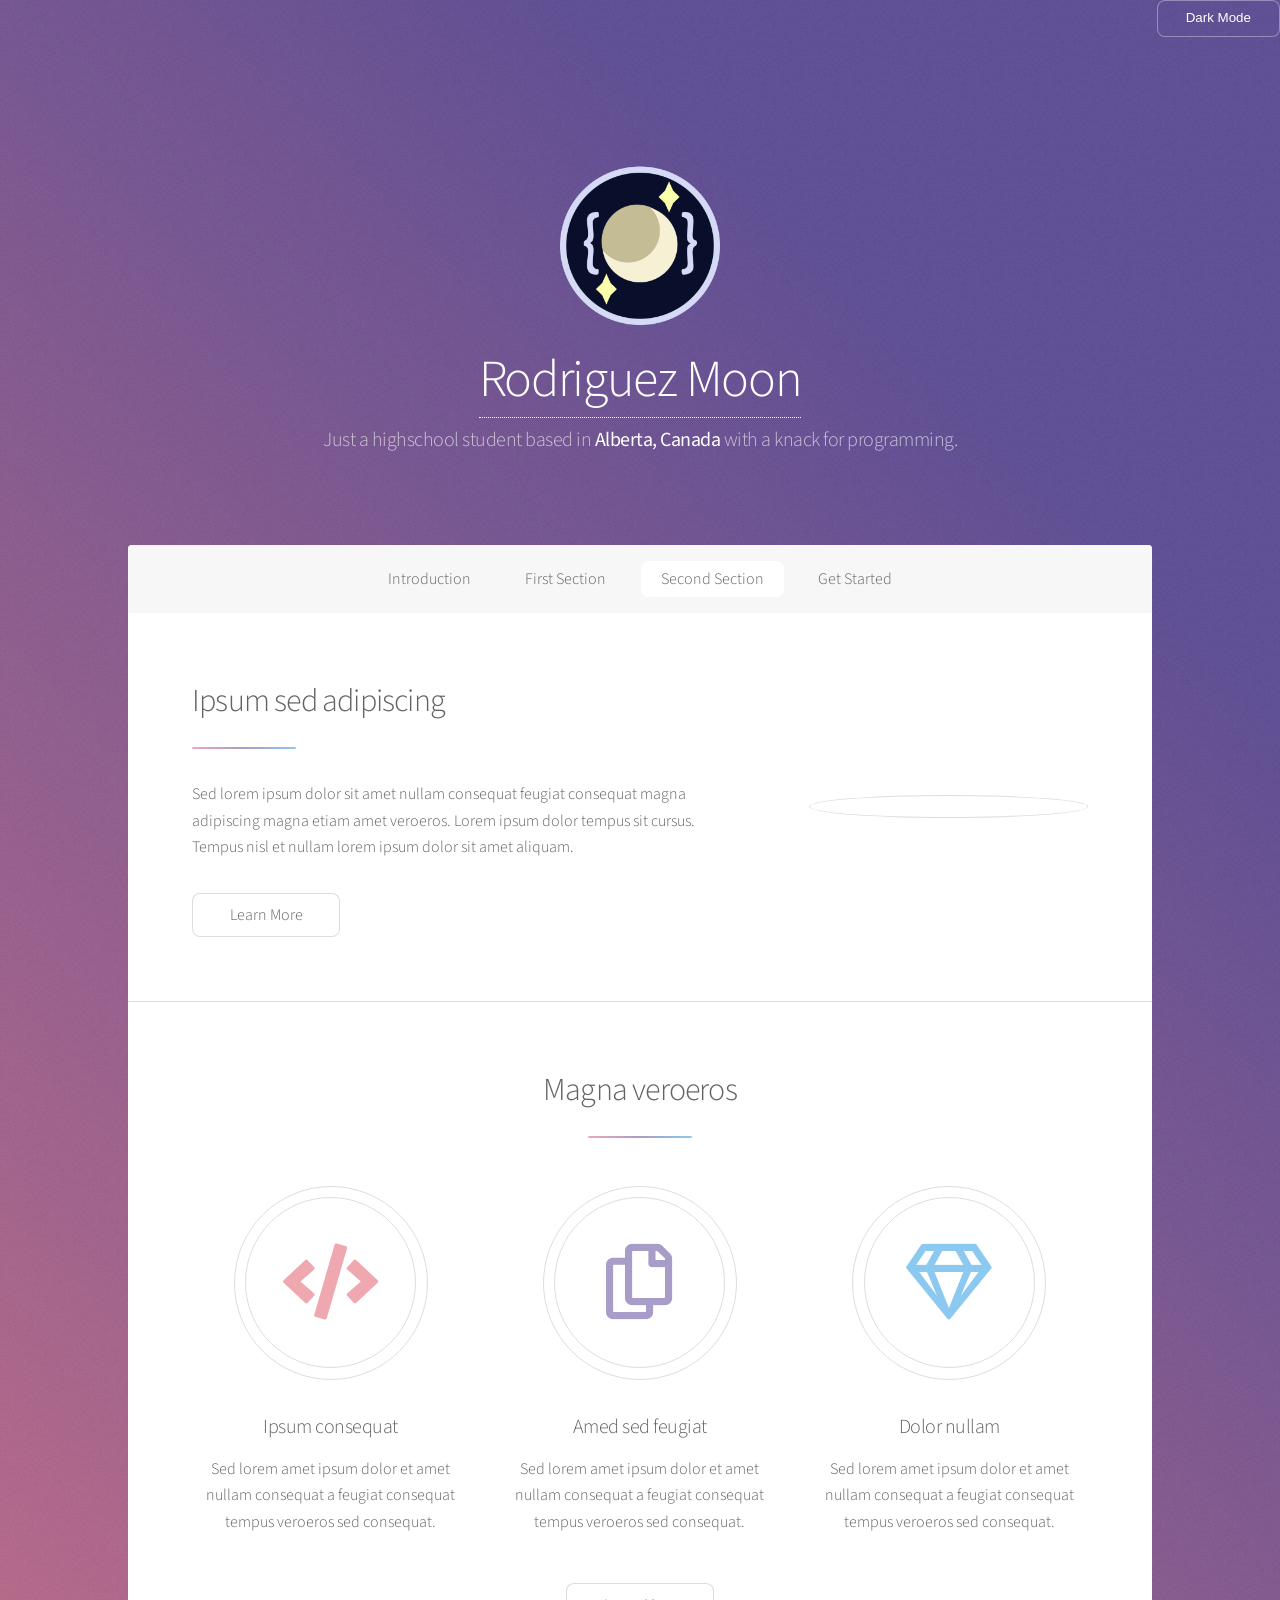
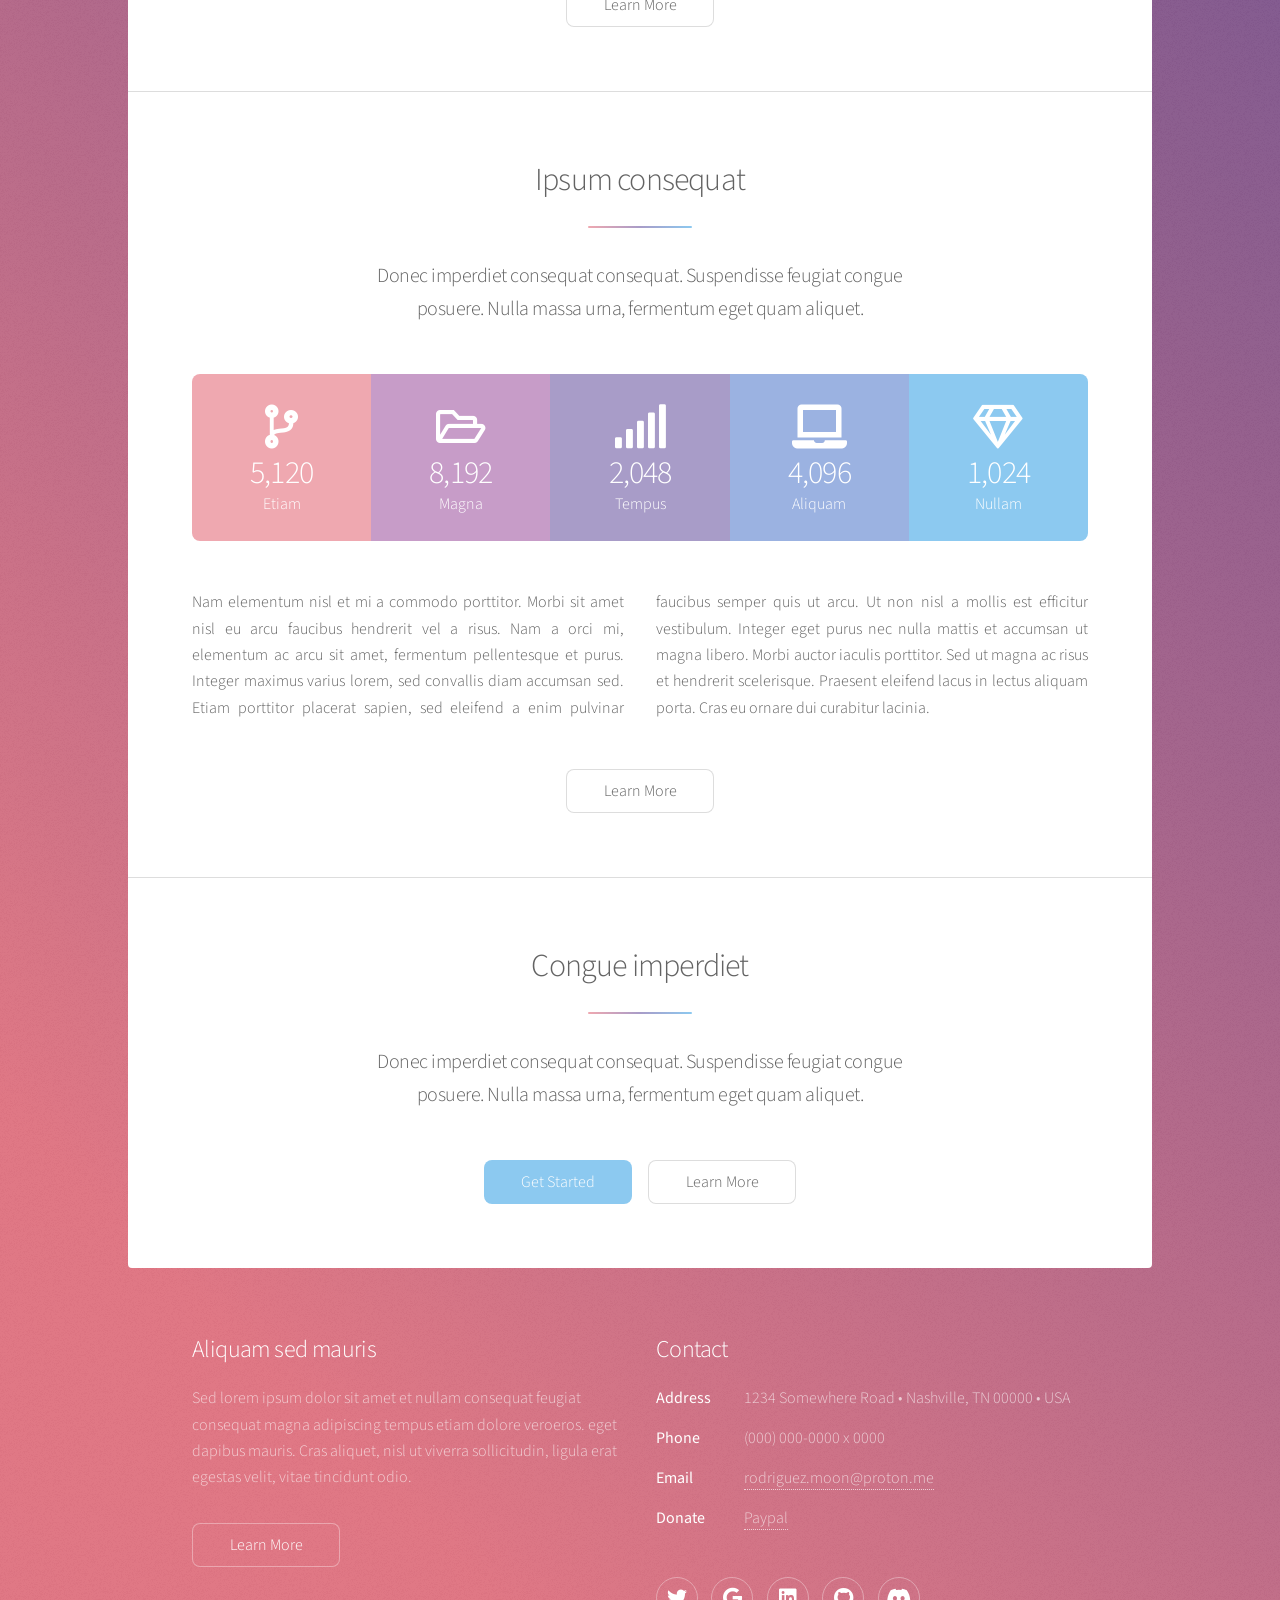
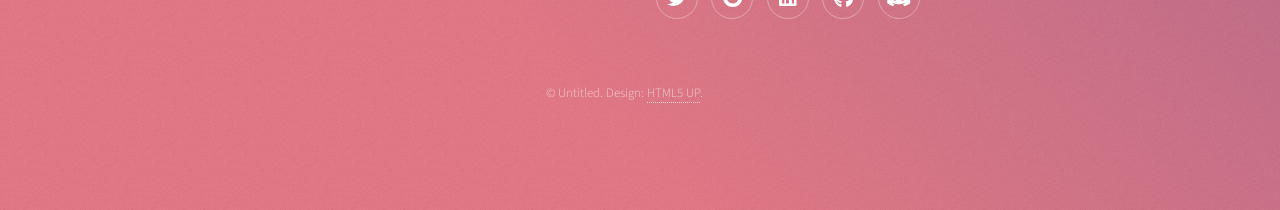
==== commit 9e6a8293: "Updated profile picture" ====
--- a/index.html
+++ b/index.html
@@ -9,17 +9,17 @@
 		<title>Program To The Moon 🌙</title>
 		<meta charset="utf-8" />
 		<meta name="viewport" content="width=device-width, initial-scale=1, user-scalable=yes" />
-		<link id="theme" rel="stylesheet" type="text/css" href="assets/css/main.dark.css" />
+		<link id="theme" rel="stylesheet" type="text/css" href="assets/css/main.light.css" />
 		<noscript><link rel="stylesheet" href="assets/css/noscript.css" /></noscript>
 	</head>
 	<body class="is-preload">
 		<p align="right">
-			<!-- Default is Dark mode -->
+			<!-- Default is light mode -->
 			<button id="theme-toggle">
 				<!--
-				<img id="button-icon" src="images/toggle.light.svg"/>
+				<img id="button-icon" src="images/toggle.dark.svg"/>
 				-->
-				Light Mode
+				Dark Mode
 			</button>
 		</p>
 
@@ -27,7 +27,8 @@
 			<div id="wrapper">
 				<!-- Header -->
 					<header id="header" class="alt">
-						<span class="logo"><img id="page-logo" src="images/logo.dark.svg" alt="Rodriguez Moon" /></span>
+                                    <!-- src="images/logo.light.svg" --> 
+						<span class="logo"><img id="page-logo" src="images/profile.png" width="160px" height="160px" alt="Rodriguez Moon" /></span>
 						<h1><a href="https://github.com/rodriguez-moon">Rodriguez Moon</a></h1>
 						<p>
 							Just a highschool student based in 
@@ -63,7 +64,7 @@
 											<li><a href="generic.html" class="button">Learn More</a></li>
 										</ul>
 									</div>
-									<span class="image"><img src="images/profile.jpg" alt="" /></span>
+									<span class="image"><img src="https://avatars.githubusercontent.com/u/111264841" alt="" /></span>
 								</div>
 							</section>
 
--- a/assets/css/main.light.css
+++ b/assets/css/main.light.css
@@ -0,0 +1,3785 @@
+@import url(fontawesome-all.min.css);
+@import 'https://fonts.googleapis.com/css?family=Source+Sans+Pro:300,400';
+
+/*
+	Stellar by HTML5 UP
+	html5up.net | @ajlkn
+	Free for personal and commercial use under the CCA 3.0 license (html5up.net/license)
+*/
+
+html, body, div, span, applet, object,
+iframe, h1, h2, h3, h4, h5, h6, p, blockquote,
+pre, a, abbr, acronym, address, big, cite,
+code, del, dfn, em, img, ins, kbd, q, s, samp,
+small, strike, strong, sub, sup, tt, var, b,
+u, i, center, dl, dt, dd, ol, ul, li, fieldset,
+form, label, legend, table, caption, tbody,
+tfoot, thead, tr, th, td, article, aside,
+canvas, details, embed, figure, figcaption,
+footer, header, hgroup, menu, nav, output, ruby,
+section, summary, time, mark, audio, video {
+	margin: 0;
+	padding: 0;
+	border: 0;
+	font-size: 100%;
+	font: inherit;
+	vertical-align: baseline;}
+
+article, aside, details, figcaption, figure,
+footer, header, hgroup, menu, nav, section {
+	display: block;}
+
+body {
+	line-height: 1;
+}
+
+ol, ul {
+	list-style: none;
+}
+
+blockquote, q {
+	quotes: none;
+}
+
+	blockquote:before, blockquote:after, q:before, q:after {
+		content: '';
+		content: none;
+	}
+
+table {
+	border-collapse: collapse;
+	border-spacing: 0;
+}
+
+body {
+	-webkit-text-size-adjust: none;
+}
+
+mark {
+	background-color: transparent;
+	color: inherit;
+}
+
+input::-moz-focus-inner {
+	border: 0;
+	padding: 0;
+}
+
+input, select, textarea {
+	-moz-appearance: none;
+	-webkit-appearance: none;
+	-ms-appearance: none;
+	appearance: none;
+}
+
+/* Basic */
+
+	@-ms-viewport {
+		width: device-width;
+	}
+
+	body {
+		-ms-overflow-style: scrollbar;
+	}
+
+	@media screen and (max-width: 480px) {
+
+		html, body {
+			min-width: 320px;
+		}
+
+	}
+
+	html {
+		box-sizing: border-box;
+	}
+
+	*, *:before, *:after {
+		box-sizing: inherit;
+	}
+
+	body {
+		background-color: #935d8c;
+		background-image: url("images/overlay.png"), -moz-linear-gradient(45deg, #e37682 15%, #5f4d93 85%);
+		background-image: url("images/overlay.png"), -webkit-linear-gradient(45deg, #e37682 15%, #5f4d93 85%);
+		background-image: url("images/overlay.png"), -ms-linear-gradient(45deg, #e37682 15%, #5f4d93 85%);
+		background-image: url("images/overlay.png"), linear-gradient(45deg, #e37682 15%, #5f4d93 85%);
+	}
+
+		body.is-preload *, body.is-preload *:before, body.is-preload *:after {
+			-moz-animation: none !important;
+			-webkit-animation: none !important;
+			-ms-animation: none !important;
+			animation: none !important;
+			-moz-transition: none !important;
+			-webkit-transition: none !important;
+			-ms-transition: none !important;
+			transition: none !important;
+		}
+
+/* Type */
+
+	body {
+		background-color: #935d8c;
+		color: rgba(255, 255, 255, 0.65);
+	}
+
+	body, input, select, textarea {
+		font-family: "Source Sans Pro", Helvetica, sans-serif;
+		font-size: 17pt;
+		font-weight: 300;
+		line-height: 1.65;
+	}
+
+		@media screen and (max-width: 1680px) {
+
+			body, input, select, textarea {
+				font-size: 14pt;
+			}
+
+		}
+
+		@media screen and (max-width: 1280px) {
+
+			body, input, select, textarea {
+				font-size: 12pt;
+			}
+
+		}
+
+		@media screen and (max-width: 360px) {
+
+			body, input, select, textarea {
+				font-size: 11pt;
+			}
+
+		}
+
+	a {
+		-moz-transition: color 0.2s ease, border-bottom 0.2s ease;
+		-webkit-transition: color 0.2s ease, border-bottom 0.2s ease;
+		-ms-transition: color 0.2s ease, border-bottom 0.2s ease;
+		transition: color 0.2s ease, border-bottom 0.2s ease;
+		text-decoration: none;
+		border-bottom: dotted 1px;
+		color: inherit;
+	}
+
+		a:hover {
+			border-bottom-color: transparent;
+		}
+
+	strong, b {
+		font-weight: 400;
+	}
+
+	em, i {
+		font-style: italic;
+	}
+
+	p {
+		margin: 0 0 2em 0;
+	}
+
+		p.content {
+			-moz-columns: 20em 2;
+			-webkit-columns: 20em 2;
+			-ms-columns: 20em 2;
+			columns: 20em 2;
+			-moz-column-gap: 2em;
+			-webkit-column-gap: 2em;
+			-ms-column-gap: 2em;
+			column-gap: 2em;
+			text-align: justify;
+		}
+
+	h1, h2, h3, h4, h5, h6 {
+		font-weight: 300;
+		line-height: 1.5;
+		margin: 0 0 0.7em 0;
+		letter-spacing: -0.025em;
+	}
+
+		h1 a, h2 a, h3 a, h4 a, h5 a, h6 a {
+			color: inherit;
+			text-decoration: none;
+		}
+
+	h1 {
+		font-size: 2.5em;
+		line-height: 1.2;
+	}
+
+	h2 {
+		font-size: 1.5em;
+	}
+
+	h3 {
+		font-size: 1.25em;
+	}
+
+	h4 {
+		font-size: 1.1em;
+	}
+
+	h5 {
+		font-size: 0.9em;
+	}
+
+	h6 {
+		font-size: 0.7em;
+	}
+
+	@media screen and (max-width: 736px) {
+
+		h1 {
+			font-size: 2em;
+		}
+
+	}
+
+	sub {
+		font-size: 0.8em;
+		position: relative;
+		top: 0.5em;
+	}
+
+	sup {
+		font-size: 0.8em;
+		position: relative;
+		top: -0.5em;
+	}
+
+	blockquote {
+		border-left: solid 4px;
+		font-style: italic;
+		margin: 0 0 2em 0;
+		padding: 0.5em 0 0.5em 2em;
+	}
+
+	code {
+		border-radius: 8px;
+		border: solid 1px;
+		font-family: "Courier New", monospace;
+		font-size: 0.9em;
+		margin: 0 0.25em;
+		padding: 0.25em 0.65em;
+	}
+
+	pre {
+		-webkit-overflow-scrolling: touch;
+		font-family: "Courier New", monospace;
+		font-size: 0.9em;
+		margin: 0 0 2em 0;
+	}
+
+		pre code {
+			display: block;
+			line-height: 1.75;
+			padding: 1em 1.5em;
+			overflow-x: auto;
+		}
+
+	hr {
+		border: 0;
+		border-bottom: solid 1px;
+		margin: 2em 0;
+	}
+
+		hr.major {
+			margin: 3em 0;
+		}
+
+	.align-left {
+		text-align: left;
+	}
+
+	.align-center {
+		text-align: center;
+	}
+
+	.align-right {
+		text-align: right;
+	}
+
+	input, select, textarea {
+		color: #ffffff;
+	}
+
+	a:hover {
+		color: #ffffff;
+	}
+
+	strong, b {
+		color: #ffffff;
+	}
+
+	h1, h2, h3, h4, h5, h6 {
+		color: #ffffff;
+	}
+
+	blockquote {
+		border-left-color: rgba(255, 255, 255, 0.35);
+	}
+
+	code {
+		background: rgba(255, 255, 255, 0.075);
+		border-color: rgba(255, 255, 255, 0.35);
+	}
+
+	hr {
+		border-bottom-color: rgba(255, 255, 255, 0.35);
+	}
+
+/* Row */
+
+	.row {
+		display: flex;
+		flex-wrap: wrap;
+		box-sizing: border-box;
+		align-items: stretch;
+	}
+
+		.row > * {
+			box-sizing: border-box;
+		}
+
+		.row.gtr-uniform > * > :last-child {
+			margin-bottom: 0;
+		}
+
+		.row.aln-left {
+			justify-content: flex-start;
+		}
+
+		.row.aln-center {
+			justify-content: center;
+		}
+
+		.row.aln-right {
+			justify-content: flex-end;
+		}
+
+		.row.aln-top {
+			align-items: flex-start;
+		}
+
+		.row.aln-middle {
+			align-items: center;
+		}
+
+		.row.aln-bottom {
+			align-items: flex-end;
+		}
+
+		.row > .imp {
+			order: -1;
+		}
+
+		.row > .col-1 {
+			width: 8.33333%;
+		}
+
+		.row > .off-1 {
+			margin-left: 8.33333%;
+		}
+
+		.row > .col-2 {
+			width: 16.66667%;
+		}
+
+		.row > .off-2 {
+			margin-left: 16.66667%;
+		}
+
+		.row > .col-3 {
+			width: 25%;
+		}
+
+		.row > .off-3 {
+			margin-left: 25%;
+		}
+
+		.row > .col-4 {
+			width: 33.33333%;
+		}
+
+		.row > .off-4 {
+			margin-left: 33.33333%;
+		}
+
+		.row > .col-5 {
+			width: 41.66667%;
+		}
+
+		.row > .off-5 {
+			margin-left: 41.66667%;
+		}
+
+		.row > .col-6 {
+			width: 50%;
+		}
+
+		.row > .off-6 {
+			margin-left: 50%;
+		}
+
+		.row > .col-7 {
+			width: 58.33333%;
+		}
+
+		.row > .off-7 {
+			margin-left: 58.33333%;
+		}
+
+		.row > .col-8 {
+			width: 66.66667%;
+		}
+
+		.row > .off-8 {
+			margin-left: 66.66667%;
+		}
+
+		.row > .col-9 {
+			width: 75%;
+		}
+
+		.row > .off-9 {
+			margin-left: 75%;
+		}
+
+		.row > .col-10 {
+			width: 83.33333%;
+		}
+
+		.row > .off-10 {
+			margin-left: 83.33333%;
+		}
+
+		.row > .col-11 {
+			width: 91.66667%;
+		}
+
+		.row > .off-11 {
+			margin-left: 91.66667%;
+		}
+
+		.row > .col-12 {
+			width: 100%;
+		}
+
+		.row > .off-12 {
+			margin-left: 100%;
+		}
+
+		.row.gtr-0 {
+			margin-top: 0;
+			margin-left: 0em;
+		}
+
+			.row.gtr-0 > * {
+				padding: 0 0 0 0em;
+			}
+
+			.row.gtr-0.gtr-uniform {
+				margin-top: 0em;
+			}
+
+				.row.gtr-0.gtr-uniform > * {
+					padding-top: 0em;
+				}
+
+		.row.gtr-25 {
+			margin-top: 0;
+			margin-left: -0.375em;
+		}
+
+			.row.gtr-25 > * {
+				padding: 0 0 0 0.375em;
+			}
+
+			.row.gtr-25.gtr-uniform {
+				margin-top: -0.375em;
+			}
+
+				.row.gtr-25.gtr-uniform > * {
+					padding-top: 0.375em;
+				}
+
+		.row.gtr-50 {
+			margin-top: 0;
+			margin-left: -0.75em;
+		}
+
+			.row.gtr-50 > * {
+				padding: 0 0 0 0.75em;
+			}
+
+			.row.gtr-50.gtr-uniform {
+				margin-top: -0.75em;
+			}
+
+				.row.gtr-50.gtr-uniform > * {
+					padding-top: 0.75em;
+				}
+
+		.row {
+			margin-top: 0;
+			margin-left: -1.5em;
+		}
+
+			.row > * {
+				padding: 0 0 0 1.5em;
+			}
+
+			.row.gtr-uniform {
+				margin-top: -1.5em;
+			}
+
+				.row.gtr-uniform > * {
+					padding-top: 1.5em;
+				}
+
+		.row.gtr-150 {
+			margin-top: 0;
+			margin-left: -2.25em;
+		}
+
+			.row.gtr-150 > * {
+				padding: 0 0 0 2.25em;
+			}
+
+			.row.gtr-150.gtr-uniform {
+				margin-top: -2.25em;
+			}
+
+				.row.gtr-150.gtr-uniform > * {
+					padding-top: 2.25em;
+				}
+
+		.row.gtr-200 {
+			margin-top: 0;
+			margin-left: -3em;
+		}
+
+			.row.gtr-200 > * {
+				padding: 0 0 0 3em;
+			}
+
+			.row.gtr-200.gtr-uniform {
+				margin-top: -3em;
+			}
+
+				.row.gtr-200.gtr-uniform > * {
+					padding-top: 3em;
+				}
+
+		@media screen and (max-width: 1680px) {
+
+			.row {
+				display: flex;
+				flex-wrap: wrap;
+				box-sizing: border-box;
+				align-items: stretch;
+			}
+
+				.row > * {
+					box-sizing: border-box;
+				}
+
+				.row.gtr-uniform > * > :last-child {
+					margin-bottom: 0;
+				}
+
+				.row.aln-left {
+					justify-content: flex-start;
+				}
+
+				.row.aln-center {
+					justify-content: center;
+				}
+
+				.row.aln-right {
+					justify-content: flex-end;
+				}
+
+				.row.aln-top {
+					align-items: flex-start;
+				}
+
+				.row.aln-middle {
+					align-items: center;
+				}
+
+				.row.aln-bottom {
+					align-items: flex-end;
+				}
+
+				.row > .imp-xlarge {
+					order: -1;
+				}
+
+				.row > .col-1-xlarge {
+					width: 8.33333%;
+				}
+
+				.row > .off-1-xlarge {
+					margin-left: 8.33333%;
+				}
+
+				.row > .col-2-xlarge {
+					width: 16.66667%;
+				}
+
+				.row > .off-2-xlarge {
+					margin-left: 16.66667%;
+				}
+
+				.row > .col-3-xlarge {
+					width: 25%;
+				}
+
+				.row > .off-3-xlarge {
+					margin-left: 25%;
+				}
+
+				.row > .col-4-xlarge {
+					width: 33.33333%;
+				}
+
+				.row > .off-4-xlarge {
+					margin-left: 33.33333%;
+				}
+
+				.row > .col-5-xlarge {
+					width: 41.66667%;
+				}
+
+				.row > .off-5-xlarge {
+					margin-left: 41.66667%;
+				}
+
+				.row > .col-6-xlarge {
+					width: 50%;
+				}
+
+				.row > .off-6-xlarge {
+					margin-left: 50%;
+				}
+
+				.row > .col-7-xlarge {
+					width: 58.33333%;
+				}
+
+				.row > .off-7-xlarge {
+					margin-left: 58.33333%;
+				}
+
+				.row > .col-8-xlarge {
+					width: 66.66667%;
+				}
+
+				.row > .off-8-xlarge {
+					margin-left: 66.66667%;
+				}
+
+				.row > .col-9-xlarge {
+					width: 75%;
+				}
+
+				.row > .off-9-xlarge {
+					margin-left: 75%;
+				}
+
+				.row > .col-10-xlarge {
+					width: 83.33333%;
+				}
+
+				.row > .off-10-xlarge {
+					margin-left: 83.33333%;
+				}
+
+				.row > .col-11-xlarge {
+					width: 91.66667%;
+				}
+
+				.row > .off-11-xlarge {
+					margin-left: 91.66667%;
+				}
+
+				.row > .col-12-xlarge {
+					width: 100%;
+				}
+
+				.row > .off-12-xlarge {
+					margin-left: 100%;
+				}
+
+				.row.gtr-0 {
+					margin-top: 0;
+					margin-left: 0em;
+				}
+
+					.row.gtr-0 > * {
+						padding: 0 0 0 0em;
+					}
+
+					.row.gtr-0.gtr-uniform {
+						margin-top: 0em;
+					}
+
+						.row.gtr-0.gtr-uniform > * {
+							padding-top: 0em;
+						}
+
+				.row.gtr-25 {
+					margin-top: 0;
+					margin-left: -0.375em;
+				}
+
+					.row.gtr-25 > * {
+						padding: 0 0 0 0.375em;
+					}
+
+					.row.gtr-25.gtr-uniform {
+						margin-top: -0.375em;
+					}
+
+						.row.gtr-25.gtr-uniform > * {
+							padding-top: 0.375em;
+						}
+
+				.row.gtr-50 {
+					margin-top: 0;
+					margin-left: -0.75em;
+				}
+
+					.row.gtr-50 > * {
+						padding: 0 0 0 0.75em;
+					}
+
+					.row.gtr-50.gtr-uniform {
+						margin-top: -0.75em;
+					}
+
+						.row.gtr-50.gtr-uniform > * {
+							padding-top: 0.75em;
+						}
+
+				.row {
+					margin-top: 0;
+					margin-left: -1.5em;
+				}
+
+					.row > * {
+						padding: 0 0 0 1.5em;
+					}
+
+					.row.gtr-uniform {
+						margin-top: -1.5em;
+					}
+
+						.row.gtr-uniform > * {
+							padding-top: 1.5em;
+						}
+
+				.row.gtr-150 {
+					margin-top: 0;
+					margin-left: -2.25em;
+				}
+
+					.row.gtr-150 > * {
+						padding: 0 0 0 2.25em;
+					}
+
+					.row.gtr-150.gtr-uniform {
+						margin-top: -2.25em;
+					}
+
+						.row.gtr-150.gtr-uniform > * {
+							padding-top: 2.25em;
+						}
+
+				.row.gtr-200 {
+					margin-top: 0;
+					margin-left: -3em;
+				}
+
+					.row.gtr-200 > * {
+						padding: 0 0 0 3em;
+					}
+
+					.row.gtr-200.gtr-uniform {
+						margin-top: -3em;
+					}
+
+						.row.gtr-200.gtr-uniform > * {
+							padding-top: 3em;
+						}
+
+		}
+
+		@media screen and (max-width: 1280px) {
+
+			.row {
+				display: flex;
+				flex-wrap: wrap;
+				box-sizing: border-box;
+				align-items: stretch;
+			}
+
+				.row > * {
+					box-sizing: border-box;
+				}
+
+				.row.gtr-uniform > * > :last-child {
+					margin-bottom: 0;
+				}
+
+				.row.aln-left {
+					justify-content: flex-start;
+				}
+
+				.row.aln-center {
+					justify-content: center;
+				}
+
+				.row.aln-right {
+					justify-content: flex-end;
+				}
+
+				.row.aln-top {
+					align-items: flex-start;
+				}
+
+				.row.aln-middle {
+					align-items: center;
+				}
+
+				.row.aln-bottom {
+					align-items: flex-end;
+				}
+
+				.row > .imp-large {
+					order: -1;
+				}
+
+				.row > .col-1-large {
+					width: 8.33333%;
+				}
+
+				.row > .off-1-large {
+					margin-left: 8.33333%;
+				}
+
+				.row > .col-2-large {
+					width: 16.66667%;
+				}
+
+				.row > .off-2-large {
+					margin-left: 16.66667%;
+				}
+
+				.row > .col-3-large {
+					width: 25%;
+				}
+
+				.row > .off-3-large {
+					margin-left: 25%;
+				}
+
+				.row > .col-4-large {
+					width: 33.33333%;
+				}
+
+				.row > .off-4-large {
+					margin-left: 33.33333%;
+				}
+
+				.row > .col-5-large {
+					width: 41.66667%;
+				}
+
+				.row > .off-5-large {
+					margin-left: 41.66667%;
+				}
+
+				.row > .col-6-large {
+					width: 50%;
+				}
+
+				.row > .off-6-large {
+					margin-left: 50%;
+				}
+
+				.row > .col-7-large {
+					width: 58.33333%;
+				}
+
+				.row > .off-7-large {
+					margin-left: 58.33333%;
+				}
+
+				.row > .col-8-large {
+					width: 66.66667%;
+				}
+
+				.row > .off-8-large {
+					margin-left: 66.66667%;
+				}
+
+				.row > .col-9-large {
+					width: 75%;
+				}
+
+				.row > .off-9-large {
+					margin-left: 75%;
+				}
+
+				.row > .col-10-large {
+					width: 83.33333%;
+				}
+
+				.row > .off-10-large {
+					margin-left: 83.33333%;
+				}
+
+				.row > .col-11-large {
+					width: 91.66667%;
+				}
+
+				.row > .off-11-large {
+					margin-left: 91.66667%;
+				}
+
+				.row > .col-12-large {
+					width: 100%;
+				}
+
+				.row > .off-12-large {
+					margin-left: 100%;
+				}
+
+				.row.gtr-0 {
+					margin-top: 0;
+					margin-left: 0em;
+				}
+
+					.row.gtr-0 > * {
+						padding: 0 0 0 0em;
+					}
+
+					.row.gtr-0.gtr-uniform {
+						margin-top: 0em;
+					}
+
+						.row.gtr-0.gtr-uniform > * {
+							padding-top: 0em;
+						}
+
+				.row.gtr-25 {
+					margin-top: 0;
+					margin-left: -0.375em;
+				}
+
+					.row.gtr-25 > * {
+						padding: 0 0 0 0.375em;
+					}
+
+					.row.gtr-25.gtr-uniform {
+						margin-top: -0.375em;
+					}
+
+						.row.gtr-25.gtr-uniform > * {
+							padding-top: 0.375em;
+						}
+
+				.row.gtr-50 {
+					margin-top: 0;
+					margin-left: -0.75em;
+				}
+
+					.row.gtr-50 > * {
+						padding: 0 0 0 0.75em;
+					}
+
+					.row.gtr-50.gtr-uniform {
+						margin-top: -0.75em;
+					}
+
+						.row.gtr-50.gtr-uniform > * {
+							padding-top: 0.75em;
+						}
+
+				.row {
+					margin-top: 0;
+					margin-left: -1.5em;
+				}
+
+					.row > * {
+						padding: 0 0 0 1.5em;
+					}
+
+					.row.gtr-uniform {
+						margin-top: -1.5em;
+					}
+
+						.row.gtr-uniform > * {
+							padding-top: 1.5em;
+						}
+
+				.row.gtr-150 {
+					margin-top: 0;
+					margin-left: -2.25em;
+				}
+
+					.row.gtr-150 > * {
+						padding: 0 0 0 2.25em;
+					}
+
+					.row.gtr-150.gtr-uniform {
+						margin-top: -2.25em;
+					}
+
+						.row.gtr-150.gtr-uniform > * {
+							padding-top: 2.25em;
+						}
+
+				.row.gtr-200 {
+					margin-top: 0;
+					margin-left: -3em;
+				}
+
+					.row.gtr-200 > * {
+						padding: 0 0 0 3em;
+					}
+
+					.row.gtr-200.gtr-uniform {
+						margin-top: -3em;
+					}
+
+						.row.gtr-200.gtr-uniform > * {
+							padding-top: 3em;
+						}
+
+		}
+
+		@media screen and (max-width: 980px) {
+
+			.row {
+				display: flex;
+				flex-wrap: wrap;
+				box-sizing: border-box;
+				align-items: stretch;
+			}
+
+				.row > * {
+					box-sizing: border-box;
+				}
+
+				.row.gtr-uniform > * > :last-child {
+					margin-bottom: 0;
+				}
+
+				.row.aln-left {
+					justify-content: flex-start;
+				}
+
+				.row.aln-center {
+					justify-content: center;
+				}
+
+				.row.aln-right {
+					justify-content: flex-end;
+				}
+
+				.row.aln-top {
+					align-items: flex-start;
+				}
+
+				.row.aln-middle {
+					align-items: center;
+				}
+
+				.row.aln-bottom {
+					align-items: flex-end;
+				}
+
+				.row > .imp-medium {
+					order: -1;
+				}
+
+				.row > .col-1-medium {
+					width: 8.33333%;
+				}
+
+				.row > .off-1-medium {
+					margin-left: 8.33333%;
+				}
+
+				.row > .col-2-medium {
+					width: 16.66667%;
+				}
+
+				.row > .off-2-medium {
+					margin-left: 16.66667%;
+				}
+
+				.row > .col-3-medium {
+					width: 25%;
+				}
+
+				.row > .off-3-medium {
+					margin-left: 25%;
+				}
+
+				.row > .col-4-medium {
+					width: 33.33333%;
+				}
+
+				.row > .off-4-medium {
+					margin-left: 33.33333%;
+				}
+
+				.row > .col-5-medium {
+					width: 41.66667%;
+				}
+
+				.row > .off-5-medium {
+					margin-left: 41.66667%;
+				}
+
+				.row > .col-6-medium {
+					width: 50%;
+				}
+
+				.row > .off-6-medium {
+					margin-left: 50%;
+				}
+
+				.row > .col-7-medium {
+					width: 58.33333%;
+				}
+
+				.row > .off-7-medium {
+					margin-left: 58.33333%;
+				}
+
+				.row > .col-8-medium {
+					width: 66.66667%;
+				}
+
+				.row > .off-8-medium {
+					margin-left: 66.66667%;
+				}
+
+				.row > .col-9-medium {
+					width: 75%;
+				}
+
+				.row > .off-9-medium {
+					margin-left: 75%;
+				}
+
+				.row > .col-10-medium {
+					width: 83.33333%;
+				}
+
+				.row > .off-10-medium {
+					margin-left: 83.33333%;
+				}
+
+				.row > .col-11-medium {
+					width: 91.66667%;
+				}
+
+				.row > .off-11-medium {
+					margin-left: 91.66667%;
+				}
+
+				.row > .col-12-medium {
+					width: 100%;
+				}
+
+				.row > .off-12-medium {
+					margin-left: 100%;
+				}
+
+				.row.gtr-0 {
+					margin-top: 0;
+					margin-left: 0em;
+				}
+
+					.row.gtr-0 > * {
+						padding: 0 0 0 0em;
+					}
+
+					.row.gtr-0.gtr-uniform {
+						margin-top: 0em;
+					}
+
+						.row.gtr-0.gtr-uniform > * {
+							padding-top: 0em;
+						}
+
+				.row.gtr-25 {
+					margin-top: 0;
+					margin-left: -0.375em;
+				}
+
+					.row.gtr-25 > * {
+						padding: 0 0 0 0.375em;
+					}
+
+					.row.gtr-25.gtr-uniform {
+						margin-top: -0.375em;
+					}
+
+						.row.gtr-25.gtr-uniform > * {
+							padding-top: 0.375em;
+						}
+
+				.row.gtr-50 {
+					margin-top: 0;
+					margin-left: -0.75em;
+				}
+
+					.row.gtr-50 > * {
+						padding: 0 0 0 0.75em;
+					}
+
+					.row.gtr-50.gtr-uniform {
+						margin-top: -0.75em;
+					}
+
+						.row.gtr-50.gtr-uniform > * {
+							padding-top: 0.75em;
+						}
+
+				.row {
+					margin-top: 0;
+					margin-left: -1.5em;
+				}
+
+					.row > * {
+						padding: 0 0 0 1.5em;
+					}
+
+					.row.gtr-uniform {
+						margin-top: -1.5em;
+					}
+
+						.row.gtr-uniform > * {
+							padding-top: 1.5em;
+						}
+
+				.row.gtr-150 {
+					margin-top: 0;
+					margin-left: -2.25em;
+				}
+
+					.row.gtr-150 > * {
+						padding: 0 0 0 2.25em;
+					}
+
+					.row.gtr-150.gtr-uniform {
+						margin-top: -2.25em;
+					}
+
+						.row.gtr-150.gtr-uniform > * {
+							padding-top: 2.25em;
+						}
+
+				.row.gtr-200 {
+					margin-top: 0;
+					margin-left: -3em;
+				}
+
+					.row.gtr-200 > * {
+						padding: 0 0 0 3em;
+					}
+
+					.row.gtr-200.gtr-uniform {
+						margin-top: -3em;
+					}
+
+						.row.gtr-200.gtr-uniform > * {
+							padding-top: 3em;
+						}
+
+		}
+
+		@media screen and (max-width: 736px) {
+
+			.row {
+				display: flex;
+				flex-wrap: wrap;
+				box-sizing: border-box;
+				align-items: stretch;
+			}
+
+				.row > * {
+					box-sizing: border-box;
+				}
+
+				.row.gtr-uniform > * > :last-child {
+					margin-bottom: 0;
+				}
+
+				.row.aln-left {
+					justify-content: flex-start;
+				}
+
+				.row.aln-center {
+					justify-content: center;
+				}
+
+				.row.aln-right {
+					justify-content: flex-end;
+				}
+
+				.row.aln-top {
+					align-items: flex-start;
+				}
+
+				.row.aln-middle {
+					align-items: center;
+				}
+
+				.row.aln-bottom {
+					align-items: flex-end;
+				}
+
+				.row > .imp-small {
+					order: -1;
+				}
+
+				.row > .col-1-small {
+					width: 8.33333%;
+				}
+
+				.row > .off-1-small {
+					margin-left: 8.33333%;
+				}
+
+				.row > .col-2-small {
+					width: 16.66667%;
+				}
+
+				.row > .off-2-small {
+					margin-left: 16.66667%;
+				}
+
+				.row > .col-3-small {
+					width: 25%;
+				}
+
+				.row > .off-3-small {
+					margin-left: 25%;
+				}
+
+				.row > .col-4-small {
+					width: 33.33333%;
+				}
+
+				.row > .off-4-small {
+					margin-left: 33.33333%;
+				}
+
+				.row > .col-5-small {
+					width: 41.66667%;
+				}
+
+				.row > .off-5-small {
+					margin-left: 41.66667%;
+				}
+
+				.row > .col-6-small {
+					width: 50%;
+				}
+
+				.row > .off-6-small {
+					margin-left: 50%;
+				}
+
+				.row > .col-7-small {
+					width: 58.33333%;
+				}
+
+				.row > .off-7-small {
+					margin-left: 58.33333%;
+				}
+
+				.row > .col-8-small {
+					width: 66.66667%;
+				}
+
+				.row > .off-8-small {
+					margin-left: 66.66667%;
+				}
+
+				.row > .col-9-small {
+					width: 75%;
+				}
+
+				.row > .off-9-small {
+					margin-left: 75%;
+				}
+
+				.row > .col-10-small {
+					width: 83.33333%;
+				}
+
+				.row > .off-10-small {
+					margin-left: 83.33333%;
+				}
+
+				.row > .col-11-small {
+					width: 91.66667%;
+				}
+
+				.row > .off-11-small {
+					margin-left: 91.66667%;
+				}
+
+				.row > .col-12-small {
+					width: 100%;
+				}
+
+				.row > .off-12-small {
+					margin-left: 100%;
+				}
+
+				.row.gtr-0 {
+					margin-top: 0;
+					margin-left: 0em;
+				}
+
+					.row.gtr-0 > * {
+						padding: 0 0 0 0em;
+					}
+
+					.row.gtr-0.gtr-uniform {
+						margin-top: 0em;
+					}
+
+						.row.gtr-0.gtr-uniform > * {
+							padding-top: 0em;
+						}
+
+				.row.gtr-25 {
+					margin-top: 0;
+					margin-left: -0.25em;
+				}
+
+					.row.gtr-25 > * {
+						padding: 0 0 0 0.25em;
+					}
+
+					.row.gtr-25.gtr-uniform {
+						margin-top: -0.25em;
+					}
+
+						.row.gtr-25.gtr-uniform > * {
+							padding-top: 0.25em;
+						}
+
+				.row.gtr-50 {
+					margin-top: 0;
+					margin-left: -0.5em;
+				}
+
+					.row.gtr-50 > * {
+						padding: 0 0 0 0.5em;
+					}
+
+					.row.gtr-50.gtr-uniform {
+						margin-top: -0.5em;
+					}
+
+						.row.gtr-50.gtr-uniform > * {
+							padding-top: 0.5em;
+						}
+
+				.row {
+					margin-top: 0;
+					margin-left: -1em;
+				}
+
+					.row > * {
+						padding: 0 0 0 1em;
+					}
+
+					.row.gtr-uniform {
+						margin-top: -1em;
+					}
+
+						.row.gtr-uniform > * {
+							padding-top: 1em;
+						}
+
+				.row.gtr-150 {
+					margin-top: 0;
+					margin-left: -1.5em;
+				}
+
+					.row.gtr-150 > * {
+						padding: 0 0 0 1.5em;
+					}
+
+					.row.gtr-150.gtr-uniform {
+						margin-top: -1.5em;
+					}
+
+						.row.gtr-150.gtr-uniform > * {
+							padding-top: 1.5em;
+						}
+
+				.row.gtr-200 {
+					margin-top: 0;
+					margin-left: -2em;
+				}
+
+					.row.gtr-200 > * {
+						padding: 0 0 0 2em;
+					}
+
+					.row.gtr-200.gtr-uniform {
+						margin-top: -2em;
+					}
+
+						.row.gtr-200.gtr-uniform > * {
+							padding-top: 2em;
+						}
+
+		}
+
+		@media screen and (max-width: 480px) {
+
+			.row {
+				display: flex;
+				flex-wrap: wrap;
+				box-sizing: border-box;
+				align-items: stretch;
+			}
+
+				.row > * {
+					box-sizing: border-box;
+				}
+
+				.row.gtr-uniform > * > :last-child {
+					margin-bottom: 0;
+				}
+
+				.row.aln-left {
+					justify-content: flex-start;
+				}
+
+				.row.aln-center {
+					justify-content: center;
+				}
+
+				.row.aln-right {
+					justify-content: flex-end;
+				}
+
+				.row.aln-top {
+					align-items: flex-start;
+				}
+
+				.row.aln-middle {
+					align-items: center;
+				}
+
+				.row.aln-bottom {
+					align-items: flex-end;
+				}
+
+				.row > .imp-xsmall {
+					order: -1;
+				}
+
+				.row > .col-1-xsmall {
+					width: 8.33333%;
+				}
+
+				.row > .off-1-xsmall {
+					margin-left: 8.33333%;
+				}
+
+				.row > .col-2-xsmall {
+					width: 16.66667%;
+				}
+
+				.row > .off-2-xsmall {
+					margin-left: 16.66667%;
+				}
+
+				.row > .col-3-xsmall {
+					width: 25%;
+				}
+
+				.row > .off-3-xsmall {
+					margin-left: 25%;
+				}
+
+				.row > .col-4-xsmall {
+					width: 33.33333%;
+				}
+
+				.row > .off-4-xsmall {
+					margin-left: 33.33333%;
+				}
+
+				.row > .col-5-xsmall {
+					width: 41.66667%;
+				}
+
+				.row > .off-5-xsmall {
+					margin-left: 41.66667%;
+				}
+
+				.row > .col-6-xsmall {
+					width: 50%;
+				}
+
+				.row > .off-6-xsmall {
+					margin-left: 50%;
+				}
+
+				.row > .col-7-xsmall {
+					width: 58.33333%;
+				}
+
+				.row > .off-7-xsmall {
+					margin-left: 58.33333%;
+				}
+
+				.row > .col-8-xsmall {
+					width: 66.66667%;
+				}
+
+				.row > .off-8-xsmall {
+					margin-left: 66.66667%;
+				}
+
+				.row > .col-9-xsmall {
+					width: 75%;
+				}
+
+				.row > .off-9-xsmall {
+					margin-left: 75%;
+				}
+
+				.row > .col-10-xsmall {
+					width: 83.33333%;
+				}
+
+				.row > .off-10-xsmall {
+					margin-left: 83.33333%;
+				}
+
+				.row > .col-11-xsmall {
+					width: 91.66667%;
+				}
+
+				.row > .off-11-xsmall {
+					margin-left: 91.66667%;
+				}
+
+				.row > .col-12-xsmall {
+					width: 100%;
+				}
+
+				.row > .off-12-xsmall {
+					margin-left: 100%;
+				}
+
+				.row.gtr-0 {
+					margin-top: 0;
+					margin-left: 0em;
+				}
+
+					.row.gtr-0 > * {
+						padding: 0 0 0 0em;
+					}
+
+					.row.gtr-0.gtr-uniform {
+						margin-top: 0em;
+					}
+
+						.row.gtr-0.gtr-uniform > * {
+							padding-top: 0em;
+						}
+
+				.row.gtr-25 {
+					margin-top: 0;
+					margin-left: -0.3125em;
+				}
+
+					.row.gtr-25 > * {
+						padding: 0 0 0 0.3125em;
+					}
+
+					.row.gtr-25.gtr-uniform {
+						margin-top: -0.3125em;
+					}
+
+						.row.gtr-25.gtr-uniform > * {
+							padding-top: 0.3125em;
+						}
+
+				.row.gtr-50 {
+					margin-top: 0;
+					margin-left: -0.625em;
+				}
+
+					.row.gtr-50 > * {
+						padding: 0 0 0 0.625em;
+					}
+
+					.row.gtr-50.gtr-uniform {
+						margin-top: -0.625em;
+					}
+
+						.row.gtr-50.gtr-uniform > * {
+							padding-top: 0.625em;
+						}
+
+				.row {
+					margin-top: 0;
+					margin-left: -1.25em;
+				}
+
+					.row > * {
+						padding: 0 0 0 1.25em;
+					}
+
+					.row.gtr-uniform {
+						margin-top: -1.25em;
+					}
+
+						.row.gtr-uniform > * {
+							padding-top: 1.25em;
+						}
+
+				.row.gtr-150 {
+					margin-top: 0;
+					margin-left: -1.875em;
+				}
+
+					.row.gtr-150 > * {
+						padding: 0 0 0 1.875em;
+					}
+
+					.row.gtr-150.gtr-uniform {
+						margin-top: -1.875em;
+					}
+
+						.row.gtr-150.gtr-uniform > * {
+							padding-top: 1.875em;
+						}
+
+				.row.gtr-200 {
+					margin-top: 0;
+					margin-left: -2.5em;
+				}
+
+					.row.gtr-200 > * {
+						padding: 0 0 0 2.5em;
+					}
+
+					.row.gtr-200.gtr-uniform {
+						margin-top: -2.5em;
+					}
+
+						.row.gtr-200.gtr-uniform > * {
+							padding-top: 2.5em;
+						}
+
+		}
+
+/* Box */
+
+	.box {
+		border-radius: 8px;
+		border: solid;
+		margin-bottom: 2em;
+		padding: 1.5em;
+	}
+
+		.box > :last-child,
+		.box > :last-child > :last-child,
+		.box > :last-child > :last-child > :last-child {
+			margin-bottom: 0;
+		}
+
+		.box.alt {
+			border: 0;
+			border-radius: 0;
+			padding: 0;
+		}
+
+	.box {
+		border-color: rgba(255, 255, 255, 0.35);
+	}
+
+/* Button */
+
+	input[type="submit"],
+	input[type="reset"],
+	input[type="button"],
+	button,
+	.button {
+		-moz-appearance: none;
+		-webkit-appearance: none;
+		-ms-appearance: none;
+		appearance: none;
+		-moz-transition: background-color 0.2s ease-in-out, color 0.2s ease-in-out;
+		-webkit-transition: background-color 0.2s ease-in-out, color 0.2s ease-in-out;
+		-ms-transition: background-color 0.2s ease-in-out, color 0.2s ease-in-out;
+		transition: background-color 0.2s ease-in-out, color 0.2s ease-in-out;
+		border-radius: 8px;
+		border: 0;
+		cursor: pointer;
+		display: inline-block;
+		font-weight: 300;
+		height: 2.75em;
+		line-height: 2.75em;
+		min-width: 9.25em;
+		padding: 0 1.5em;
+		text-align: center;
+		text-decoration: none;
+		white-space: nowrap;
+	}
+
+		input[type="submit"].icon,
+		input[type="reset"].icon,
+		input[type="button"].icon,
+		button.icon,
+		.button.icon {
+			padding-left: 1.35em;
+		}
+
+			input[type="submit"].icon:before,
+			input[type="reset"].icon:before,
+			input[type="button"].icon:before,
+			button.icon:before,
+			.button.icon:before {
+				margin-right: 0.5em;
+			}
+
+		input[type="submit"].fit,
+		input[type="reset"].fit,
+		input[type="button"].fit,
+		button.fit,
+		.button.fit {
+			width: 100%;
+		}
+
+		input[type="submit"].small,
+		input[type="reset"].small,
+		input[type="button"].small,
+		button.small,
+		.button.small {
+			font-size: 0.8em;
+		}
+
+		input[type="submit"].large,
+		input[type="reset"].large,
+		input[type="button"].large,
+		button.large,
+		.button.large {
+			font-size: 1.35em;
+		}
+
+		input[type="submit"].disabled, input[type="submit"]:disabled,
+		input[type="reset"].disabled,
+		input[type="reset"]:disabled,
+		input[type="button"].disabled,
+		input[type="button"]:disabled,
+		button.disabled,
+		button:disabled,
+		.button.disabled,
+		.button:disabled {
+			pointer-events: none;
+			opacity: 0.25;
+		}
+
+		@media screen and (max-width: 736px) {
+
+			input[type="submit"],
+			input[type="reset"],
+			input[type="button"],
+			button,
+			.button {
+				min-width: 0;
+			}
+
+		}
+
+	input[type="submit"],
+	input[type="reset"],
+	input[type="button"],
+	button,
+	.button {
+		background-color: transparent;
+		box-shadow: inset 0 0 0 1px rgba(255, 255, 255, 0.35);
+		color: #ffffff !important;
+	}
+
+		input[type="submit"]:hover,
+		input[type="reset"]:hover,
+		input[type="button"]:hover,
+		button:hover,
+		.button:hover {
+			background-color: rgba(255, 255, 255, 0.075);
+		}
+
+		input[type="submit"]:active,
+		input[type="reset"]:active,
+		input[type="button"]:active,
+		button:active,
+		.button:active {
+			background-color: rgba(255, 255, 255, 0.2);
+		}
+
+		input[type="submit"].icon:before,
+		input[type="reset"].icon:before,
+		input[type="button"].icon:before,
+		button.icon:before,
+		.button.icon:before {
+			color: rgba(255, 255, 255, 0.5);
+		}
+
+		input[type="submit"].primary,
+		input[type="reset"].primary,
+		input[type="button"].primary,
+		button.primary,
+		.button.primary {
+			background-color: #8cc9f0;
+			color: #ffffff !important;
+			box-shadow: none;
+		}
+
+			input[type="submit"].primary:hover,
+			input[type="reset"].primary:hover,
+			input[type="button"].primary:hover,
+			button.primary:hover,
+			.button.primary:hover {
+				background-color: #9acff2;
+			}
+
+			input[type="submit"].primary:active,
+			input[type="reset"].primary:active,
+			input[type="button"].primary:active,
+			button.primary:active,
+			.button.primary:active {
+				background-color: #7ec3ee;
+			}
+
+			input[type="submit"].primary.icon:before,
+			input[type="reset"].primary.icon:before,
+			input[type="button"].primary.icon:before,
+			button.primary.icon:before,
+			.button.primary.icon:before {
+				color: #ffffff !important;
+			}
+
+/* Form */
+
+	form {
+		margin: 0 0 2em 0;
+	}
+
+	label {
+		display: block;
+		font-size: 0.9em;
+		font-weight: 400;
+		margin: 0 0 1em 0;
+	}
+
+	input[type="text"],
+	input[type="password"],
+	input[type="email"],
+	select,
+	textarea {
+		-moz-appearance: none;
+		-webkit-appearance: none;
+		-ms-appearance: none;
+		appearance: none;
+		border-radius: 8px;
+		border: solid 1px;
+		color: inherit;
+		display: block;
+		outline: 0;
+		padding: 0 1em;
+		text-decoration: none;
+		width: 100%;
+	}
+
+		input[type="text"]:invalid,
+		input[type="password"]:invalid,
+		input[type="email"]:invalid,
+		select:invalid,
+		textarea:invalid {
+			box-shadow: none;
+		}
+
+	select {
+		background-size: 1.25rem;
+		background-repeat: no-repeat;
+		background-position: calc(100% - 1rem) center;
+		height: 2.75em;
+		padding-right: 2.75em;
+		text-overflow: ellipsis;
+	}
+
+		select:focus::-ms-value {
+			background-color: transparent;
+		}
+
+		select::-ms-expand {
+			display: none;
+		}
+
+	input[type="text"],
+	input[type="password"],
+	input[type="email"],
+	select {
+		height: 2.75em;
+	}
+
+	textarea {
+		padding: 0.75em 1em;
+	}
+
+	input[type="checkbox"],
+	input[type="radio"] {
+		-moz-appearance: none;
+		-webkit-appearance: none;
+		-ms-appearance: none;
+		appearance: none;
+		display: block;
+		float: left;
+		margin-right: -2em;
+		opacity: 0;
+		width: 1em;
+		z-index: -1;
+	}
+
+		input[type="checkbox"] + label,
+		input[type="radio"] + label {
+			text-decoration: none;
+			cursor: pointer;
+			display: inline-block;
+			font-size: 1em;
+			font-weight: 300;
+			padding-left: 2.4em;
+			padding-right: 0.75em;
+			position: relative;
+		}
+
+			input[type="checkbox"] + label:before,
+			input[type="radio"] + label:before {
+				-moz-osx-font-smoothing: grayscale;
+				-webkit-font-smoothing: antialiased;
+				display: inline-block;
+				font-style: normal;
+				font-variant: normal;
+				text-rendering: auto;
+				line-height: 1;
+				text-transform: none !important;
+				font-family: 'Font Awesome 5 Free';
+				font-weight: 900;
+			}
+
+			input[type="checkbox"] + label:before,
+			input[type="radio"] + label:before {
+				border-radius: 8px;
+				border: solid 1px;
+				content: '';
+				display: inline-block;
+				font-size: 0.8em;
+				height: 2.0625em;
+				left: 0;
+				line-height: 2.0625em;
+				position: absolute;
+				text-align: center;
+				top: 0;
+				width: 2.0625em;
+			}
+
+		input[type="checkbox"]:checked + label:before,
+		input[type="radio"]:checked + label:before {
+			content: '\f00c';
+		}
+
+	input[type="checkbox"] + label:before {
+		border-radius: 8px;
+	}
+
+	input[type="radio"] + label:before {
+		border-radius: 100%;
+	}
+
+	::-webkit-input-placeholder {
+		opacity: 1.0;
+	}
+
+	:-moz-placeholder {
+		opacity: 1.0;
+	}
+
+	::-moz-placeholder {
+		opacity: 1.0;
+	}
+
+	:-ms-input-placeholder {
+		opacity: 1.0;
+	}
+
+	label {
+		color: #ffffff;
+	}
+
+	input[type="text"],
+	input[type="password"],
+	input[type="email"],
+	select,
+	textarea {
+		background-color: rgba(255, 255, 255, 0.075);
+		border-color: rgba(255, 255, 255, 0.35);
+	}
+
+		input[type="text"]:focus,
+		input[type="password"]:focus,
+		input[type="email"]:focus,
+		select:focus,
+		textarea:focus {
+			border-color: #8cc9f0;
+			box-shadow: 0 0 0 1px #8cc9f0;
+		}
+
+	select {
+		background-image: url("data:image/svg+xml;charset=utf8,%3Csvg xmlns='http://www.w3.org/2000/svg' width='40' height='40' preserveAspectRatio='none' viewBox='0 0 40 40'%3E%3Cpath d='M9.4,12.3l10.4,10.4l10.4-10.4c0.2-0.2,0.5-0.4,0.9-0.4c0.3,0,0.6,0.1,0.9,0.4l3.3,3.3c0.2,0.2,0.4,0.5,0.4,0.9 c0,0.4-0.1,0.6-0.4,0.9L20.7,31.9c-0.2,0.2-0.5,0.4-0.9,0.4c-0.3,0-0.6-0.1-0.9-0.4L4.3,17.3c-0.2-0.2-0.4-0.5-0.4-0.9 c0-0.4,0.1-0.6,0.4-0.9l3.3-3.3c0.2-0.2,0.5-0.4,0.9-0.4S9.1,12.1,9.4,12.3z' fill='rgba(255, 255, 255, 0.35)' /%3E%3C/svg%3E");
+	}
+
+		select option {
+			color: #ffffff;
+			background: #935d8c;
+		}
+
+	input[type="checkbox"] + label,
+	input[type="radio"] + label {
+		color: rgba(255, 255, 255, 0.65);
+	}
+
+		input[type="checkbox"] + label:before,
+		input[type="radio"] + label:before {
+			background: rgba(255, 255, 255, 0.075);
+			border-color: rgba(255, 255, 255, 0.35);
+		}
+
+	input[type="checkbox"]:checked + label:before,
+	input[type="radio"]:checked + label:before {
+		background-color: #ffffff;
+		border-color: #ffffff;
+		color: #935d8c;
+	}
+
+	input[type="checkbox"]:focus + label:before,
+	input[type="radio"]:focus + label:before {
+		border-color: #8cc9f0;
+		box-shadow: 0 0 0 1px #8cc9f0;
+	}
+
+	::-webkit-input-placeholder {
+		color: rgba(255, 255, 255, 0.5) !important;
+	}
+
+	:-moz-placeholder {
+		color: rgba(255, 255, 255, 0.5) !important;
+	}
+
+	::-moz-placeholder {
+		color: rgba(255, 255, 255, 0.5) !important;
+	}
+
+	:-ms-input-placeholder {
+		color: rgba(255, 255, 255, 0.5) !important;
+	}
+
+	.formerize-placeholder {
+		color: rgba(255, 255, 255, 0.5) !important;
+	}
+
+/* Icon */
+
+	.icon {
+		text-decoration: none;
+		-moz-transition: background-color 0.2s ease-in-out, color 0.2s ease-in-out;
+		-webkit-transition: background-color 0.2s ease-in-out, color 0.2s ease-in-out;
+		-ms-transition: background-color 0.2s ease-in-out, color 0.2s ease-in-out;
+		transition: background-color 0.2s ease-in-out, color 0.2s ease-in-out;
+		border-bottom: none;
+		position: relative;
+	}
+
+		.icon:before {
+			-moz-osx-font-smoothing: grayscale;
+			-webkit-font-smoothing: antialiased;
+			display: inline-block;
+			font-style: normal;
+			font-variant: normal;
+			text-rendering: auto;
+			line-height: 1;
+			text-transform: none !important;
+			font-family: 'Font Awesome 5 Free';
+			font-weight: 400;
+		}
+
+		.icon > .label {
+			display: none;
+		}
+
+		.icon:before {
+			line-height: solid;
+		}
+
+		.icon.solid:before {
+			font-weight: 900;
+		}
+
+		.icon.brands:before {
+			font-family: 'Font Awesome 5 Brands';
+		}
+
+		.icon.major {
+			border: solid 1px;
+			display: inline-block;
+			border-radius: 100%;
+			padding: 0.65em;
+			margin: 0 0 2em 0;
+			cursor: default;
+		}
+
+			.icon.major:before {
+				display: inline-block;
+				font-size: 6.25rem;
+				width: 2.25em;
+				height: 2.25em;
+				line-height: 2.2em;
+				border-radius: 100%;
+				border: solid 1px;
+				text-align: center;
+			}
+
+		.icon.alt {
+			display: inline-block;
+			border: solid 1px;
+			border-radius: 100%;
+		}
+
+			.icon.alt:before {
+				display: block;
+				font-size: 1.25em;
+				width: 2em;
+				height: 2em;
+				text-align: center;
+				line-height: 2em;
+			}
+
+		.icon.style1 {
+			color: #efa8b0;
+		}
+
+		.icon.style2 {
+			color: #c79cc8;
+		}
+
+		.icon.style3 {
+			color: #a89cc8;
+		}
+
+		.icon.style4 {
+			color: #9bb2e1;
+		}
+
+		.icon.style5 {
+			color: #8cc9f0;
+		}
+
+		@media screen and (max-width: 1680px) {
+
+			.icon.major:before {
+				font-size: 5.5rem;
+			}
+
+		}
+
+		@media screen and (max-width: 1280px) {
+
+			.icon.major:before {
+				font-size: 4.75rem;
+			}
+
+		}
+
+		@media screen and (max-width: 736px) {
+
+			.icon.major {
+				margin: 0 0 1.5em 0;
+				padding: 0.35em;
+			}
+
+				.icon.major:before {
+					font-size: 3.5rem;
+				}
+
+		}
+
+	.icon.major {
+		border-color: rgba(255, 255, 255, 0.35);
+	}
+
+		.icon.major:before {
+			border-color: rgba(255, 255, 255, 0.35);
+		}
+
+	.icon.alt {
+		border-color: rgba(255, 255, 255, 0.35);
+		color: #ffffff;
+	}
+
+		.icon.alt:hover {
+			background-color: rgba(255, 255, 255, 0.075);
+		}
+
+		.icon.alt:active {
+			background-color: rgba(255, 255, 255, 0.2);
+		}
+
+/* Image */
+
+	.image {
+		border-radius: 8px;
+		border: 0;
+		display: inline-block;
+		position: relative;
+	}
+
+		.image img {
+			border-radius: 8px;
+			display: block;
+		}
+
+		.image.left, .image.right {
+			max-width: 40%;
+		}
+
+			.image.left img, .image.right img {
+				width: 100%;
+			}
+
+		.image.left {
+			float: left;
+			margin: 0 1.5em 1em 0;
+			top: 0.25em;
+		}
+
+		.image.right {
+			float: right;
+			margin: 0 0 1em 1.5em;
+			top: 0.25em;
+		}
+
+		.image.fit {
+			display: block;
+			margin: 0 0 2em 0;
+			width: 100%;
+		}
+
+			.image.fit img {
+				width: 100%;
+			}
+
+		.image.main {
+			display: block;
+			margin: 0 0 3em 0;
+			width: 100%;
+		}
+
+			.image.main img {
+				width: 100%;
+			}
+
+/* List */
+
+	ol {
+		list-style: decimal;
+		margin: 0 0 2em 0;
+		padding-left: 1.25em;
+	}
+
+		ol li {
+			padding-left: 0.25em;
+		}
+
+	ul {
+		list-style: disc;
+		margin: 0 0 2em 0;
+		padding-left: 1em;
+	}
+
+		ul li {
+			padding-left: 0.5em;
+		}
+
+		ul.alt {
+			list-style: none;
+			padding-left: 0;
+		}
+
+			ul.alt li {
+				border-top: solid 1px;
+				padding: 0.5em 0;
+			}
+
+				ul.alt li:first-child {
+					border-top: 0;
+					padding-top: 0;
+				}
+
+	dl {
+		margin: 0 0 2em 0;
+	}
+
+		dl dt {
+			display: block;
+			font-weight: 400;
+			margin: 0 0 1em 0;
+		}
+
+		dl dd {
+			margin-left: 2em;
+		}
+
+		dl.alt dt {
+			display: block;
+			width: 3em;
+			margin: 0;
+			clear: left;
+			float: left;
+		}
+
+		dl.alt dd {
+			margin: 0 0 0.85em 5.5em;
+		}
+
+		dl.alt:after {
+			content: '';
+			display: block;
+			clear: both;
+		}
+
+	ul.alt li {
+		border-top-color: rgba(255, 255, 255, 0.35);
+	}
+
+	dl dt {
+		color: #ffffff;
+	}
+
+/* Actions */
+
+	ul.actions {
+		display: -moz-flex;
+		display: -webkit-flex;
+		display: -ms-flex;
+		display: flex;
+		cursor: default;
+		list-style: none;
+		margin-left: -1em;
+		padding-left: 0;
+	}
+
+		ul.actions li {
+			padding: 0 0 0 1em;
+			vertical-align: middle;
+		}
+
+		ul.actions.special {
+			-moz-justify-content: center;
+			-webkit-justify-content: center;
+			-ms-justify-content: center;
+			justify-content: center;
+			width: 100%;
+			margin-left: 0;
+		}
+
+			ul.actions.special li:first-child {
+				padding-left: 0;
+			}
+
+		ul.actions.stacked {
+			-moz-flex-direction: column;
+			-webkit-flex-direction: column;
+			-ms-flex-direction: column;
+			flex-direction: column;
+			margin-left: 0;
+		}
+
+			ul.actions.stacked li {
+				padding: 1.3em 0 0 0;
+			}
+
+				ul.actions.stacked li:first-child {
+					padding-top: 0;
+				}
+
+		ul.actions.fit {
+			width: calc(100% + 1em);
+		}
+
+			ul.actions.fit li {
+				-moz-flex-grow: 1;
+				-webkit-flex-grow: 1;
+				-ms-flex-grow: 1;
+				flex-grow: 1;
+				-moz-flex-shrink: 1;
+				-webkit-flex-shrink: 1;
+				-ms-flex-shrink: 1;
+				flex-shrink: 1;
+				width: 100%;
+			}
+
+				ul.actions.fit li > * {
+					width: 100%;
+				}
+
+			ul.actions.fit.stacked {
+				width: 100%;
+			}
+
+		@media screen and (max-width: 480px) {
+
+			ul.actions:not(.fixed) {
+				-moz-flex-direction: column;
+				-webkit-flex-direction: column;
+				-ms-flex-direction: column;
+				flex-direction: column;
+				margin-left: 0;
+				width: 100% !important;
+			}
+
+				ul.actions:not(.fixed) li {
+					-moz-flex-grow: 1;
+					-webkit-flex-grow: 1;
+					-ms-flex-grow: 1;
+					flex-grow: 1;
+					-moz-flex-shrink: 1;
+					-webkit-flex-shrink: 1;
+					-ms-flex-shrink: 1;
+					flex-shrink: 1;
+					padding: 1em 0 0 0;
+					text-align: center;
+					width: 100%;
+				}
+
+					ul.actions:not(.fixed) li > * {
+						width: 100%;
+					}
+
+					ul.actions:not(.fixed) li:first-child {
+						padding-top: 0;
+					}
+
+					ul.actions:not(.fixed) li input[type="submit"],
+					ul.actions:not(.fixed) li input[type="reset"],
+					ul.actions:not(.fixed) li input[type="button"],
+					ul.actions:not(.fixed) li button,
+					ul.actions:not(.fixed) li .button {
+						width: 100%;
+					}
+
+						ul.actions:not(.fixed) li input[type="submit"].icon:before,
+						ul.actions:not(.fixed) li input[type="reset"].icon:before,
+						ul.actions:not(.fixed) li input[type="button"].icon:before,
+						ul.actions:not(.fixed) li button.icon:before,
+						ul.actions:not(.fixed) li .button.icon:before {
+							margin-left: -0.5rem;
+						}
+
+		}
+
+/* Icons */
+
+	ul.icons {
+		cursor: default;
+		list-style: none;
+		padding-left: 0;
+	}
+
+		ul.icons li {
+			display: inline-block;
+			padding: 0 0.65em 0 0;
+		}
+
+			ul.icons li:last-child {
+				padding-right: 0 !important;
+			}
+
+/* Section/Article */
+
+	section.special, article.special {
+		text-align: center;
+	}
+
+	header.major {
+		margin-bottom: 3em;
+	}
+
+		header.major h2 {
+			font-size: 2em;
+		}
+
+			header.major h2:after {
+				display: block;
+				content: '';
+				width: 3.25em;
+				height: 2px;
+				margin: 0.7em 0 1em 0;
+				border-radius: 2px;
+			}
+
+				section.special header.major h2:after, article.special header.major h2:after {
+					margin-left: auto;
+					margin-right: auto;
+				}
+
+		header.major p {
+			font-size: 1.25em;
+			letter-spacing: -0.025em;
+		}
+
+		header.major.special {
+			text-align: center;
+		}
+
+			header.major.special h2:after {
+				margin-left: auto;
+				margin-right: auto;
+			}
+
+	footer.major {
+		margin-top: 3em;
+	}
+
+	@media screen and (max-width: 736px) {
+
+		header.major {
+			margin-bottom: 0;
+		}
+
+			header.major h2 {
+				font-size: 1.5em;
+			}
+
+			header.major p {
+				font-size: 1em;
+				letter-spacing: 0;
+			}
+
+				header.major p br {
+					display: none;
+				}
+
+		footer.major {
+			margin-top: 0;
+		}
+
+	}
+
+	header.major h2:after {
+		background-color: rgba(255, 255, 255, 0.35);
+	}
+
+/* Table */
+
+	.table-wrapper {
+		-webkit-overflow-scrolling: touch;
+		overflow-x: auto;
+	}
+
+	table {
+		margin: 0 0 2em 0;
+		width: 100%;
+	}
+
+		table tbody tr {
+			border: solid 1px;
+			border-left: 0;
+			border-right: 0;
+		}
+
+		table td {
+			padding: 0.75em 0.75em;
+		}
+
+		table th {
+			font-size: 0.9em;
+			font-weight: 400;
+			padding: 0 0.75em 0.75em 0.75em;
+			text-align: left;
+		}
+
+		table thead {
+			border-bottom: solid 2px;
+		}
+
+		table tfoot {
+			border-top: solid 2px;
+		}
+
+		table.alt {
+			border-collapse: separate;
+		}
+
+			table.alt tbody tr td {
+				border: solid 1px;
+				border-left-width: 0;
+				border-top-width: 0;
+			}
+
+				table.alt tbody tr td:first-child {
+					border-left-width: 1px;
+				}
+
+			table.alt tbody tr:first-child td {
+				border-top-width: 1px;
+			}
+
+			table.alt thead {
+				border-bottom: 0;
+			}
+
+			table.alt tfoot {
+				border-top: 0;
+			}
+
+	table tbody tr {
+		border-color: rgba(255, 255, 255, 0.35);
+	}
+
+		table tbody tr:nth-child(2n + 1) {
+			background-color: rgba(255, 255, 255, 0.075);
+		}
+
+	table th {
+		color: #ffffff;
+	}
+
+	table thead {
+		border-bottom-color: rgba(255, 255, 255, 0.35);
+	}
+
+	table tfoot {
+		border-top-color: rgba(255, 255, 255, 0.35);
+	}
+
+	table.alt tbody tr td {
+		border-color: rgba(255, 255, 255, 0.35);
+	}
+
+/* Features */
+
+	.features {
+		display: -moz-flex;
+		display: -webkit-flex;
+		display: -ms-flex;
+		display: flex;
+		-moz-flex-wrap: wrap;
+		-webkit-flex-wrap: wrap;
+		-ms-flex-wrap: wrap;
+		flex-wrap: wrap;
+		-moz-justify-content: center;
+		-webkit-justify-content: center;
+		-ms-justify-content: center;
+		justify-content: center;
+		width: calc(100% + 2em);
+		margin: 0 0 3em -2em;
+		padding: 0;
+		list-style: none;
+	}
+
+		.features li {
+			width: calc(33.33333% - 2em);
+			margin-left: 2em;
+			margin-top: 3em;
+			padding: 0;
+		}
+
+			.features li:nth-child(1), .features li:nth-child(2), .features li:nth-child(3) {
+				margin-top: 0;
+			}
+
+			.features li > :last-child {
+				margin-bottom: 0;
+			}
+
+		@media screen and (max-width: 980px) {
+
+			.features li {
+				width: calc(50% - 2em);
+			}
+
+				.features li:nth-child(3) {
+					margin-top: 3em;
+				}
+
+		}
+
+		@media screen and (max-width: 736px) {
+
+			.features {
+				width: 100%;
+				margin: 0 0 2em 0;
+			}
+
+				.features li {
+					width: 100%;
+					margin-left: 0;
+					margin-top: 2em;
+				}
+
+					.features li:nth-child(2), .features li:nth-child(3) {
+						margin-top: 2em;
+					}
+
+		}
+
+/* Statistics */
+
+	.statistics {
+		display: -moz-flex;
+		display: -webkit-flex;
+		display: -ms-flex;
+		display: flex;
+		width: 100%;
+		margin: 0 0 3em 0;
+		padding: 0;
+		list-style: none;
+		cursor: default;
+	}
+
+		.statistics li {
+			-moz-flex: 1;
+			-webkit-flex: 1;
+			-ms-flex: 1;
+			flex: 1;
+			padding: 1.5em;
+			color: #ffffff;
+			text-align: center;
+		}
+
+			.statistics li.style1 {
+				background-color: #efa8b0;
+			}
+
+			.statistics li.style2 {
+				background-color: #c79cc8;
+			}
+
+			.statistics li.style3 {
+				background-color: #a89cc8;
+			}
+
+			.statistics li.style4 {
+				background-color: #9bb2e1;
+			}
+
+			.statistics li.style5 {
+				background-color: #8cc9f0;
+			}
+
+			.statistics li strong, .statistics li b {
+				display: block;
+				font-size: 2em;
+				line-height: 1.1;
+				color: inherit !important;
+				font-weight: 300;
+				letter-spacing: -0.025em;
+			}
+
+			.statistics li:first-child {
+				border-top-left-radius: 8px;
+				border-bottom-left-radius: 8px;
+			}
+
+			.statistics li:last-child {
+				border-top-right-radius: 8px;
+				border-bottom-right-radius: 8px;
+			}
+
+			.statistics li .icon {
+				display: inline-block;
+			}
+
+				.statistics li .icon:before {
+					font-size: 2.75rem;
+					line-height: 1.3;
+				}
+
+		@media screen and (max-width: 980px) {
+
+			.statistics li strong, .statistics li b {
+				font-size: 1.5em;
+			}
+
+		}
+
+		@media screen and (max-width: 736px) {
+
+			.statistics {
+				display: block;
+				width: 20em;
+				max-width: 100%;
+				margin: 0 auto 2em auto;
+			}
+
+				.statistics li:first-child {
+					border-bottom-left-radius: 0;
+					border-top-right-radius: 8px;
+				}
+
+				.statistics li:last-child {
+					border-top-right-radius: 0;
+					border-bottom-left-radius: 8px;
+				}
+
+				.statistics li .icon:before {
+					font-size: 3.75rem;
+				}
+
+				.statistics li strong, .statistics li b {
+					font-size: 2.5em;
+				}
+
+		}
+
+/* Spotlight */
+
+	.spotlight {
+		display: -moz-flex;
+		display: -webkit-flex;
+		display: -ms-flex;
+		display: flex;
+		-moz-align-items: center;
+		-webkit-align-items: center;
+		-ms-align-items: center;
+		align-items: center;
+		margin: 0 0 2em 0;
+	}
+
+		.spotlight .content {
+			-moz-flex: 1;
+			-webkit-flex: 1;
+			-ms-flex: 1;
+			flex: 1;
+		}
+
+			.spotlight .content > :last-child {
+				margin-bottom: 0;
+			}
+
+			.spotlight .content header.major {
+				margin: 0 0 2em 0;
+			}
+
+		.spotlight .image {
+			display: inline-block;
+			margin-left: 4em;
+			padding: 0.65em;
+			border-radius: 100%;
+			border: solid 1px;
+		}
+
+			.spotlight .image img {
+				display: block;
+				border-radius: 100%;
+				width: 16em;
+			}
+
+		@media screen and (max-width: 980px) {
+
+			.spotlight {
+				-moz-flex-direction: column-reverse;
+				-webkit-flex-direction: column-reverse;
+				-ms-flex-direction: column-reverse;
+				flex-direction: column-reverse;
+				text-align: center;
+			}
+
+				.spotlight .content {
+					-moz-flex: 0 1 auto;
+					-webkit-flex: 0 1 auto;
+					-ms-flex: 0 1 auto;
+					flex: 0 1 auto;
+					width: 100%;
+				}
+
+					.spotlight .content header.major h2:after {
+						margin-left: auto;
+						margin-right: auto;
+					}
+
+					.spotlight .content .actions {
+						-moz-justify-content: center;
+						-webkit-justify-content: center;
+						-ms-justify-content: center;
+						justify-content: center;
+						width: calc(100% + 1em);
+					}
+
+				.spotlight .image {
+					-moz-flex: 0 1 auto;
+					-webkit-flex: 0 1 auto;
+					-ms-flex: 0 1 auto;
+					flex: 0 1 auto;
+					margin-left: 0;
+					margin-bottom: 2em;
+				}
+
+		}
+
+		@media screen and (max-width: 736px) {
+
+			.spotlight .image {
+				padding: 0.35em;
+			}
+
+				.spotlight .image img {
+					width: 12em;
+				}
+
+		}
+
+	.spotlight .image {
+		border-color: rgba(255, 255, 255, 0.35);
+	}
+
+/* Header */
+
+	#header {
+		padding: 5em 5em 1em 5em ;
+		text-align: center;
+	}
+
+		#header h1 {
+			margin: 0 0 0.25em 0;
+		}
+
+		#header p {
+			font-size: 1.25em;
+			letter-spacing: -0.025em;
+		}
+
+		#header.alt {
+			padding: 7em 5em 4em 5em ;
+		}
+
+			#header.alt h1 {
+				font-size: 3.25em;
+			}
+
+			#header.alt > * {
+				-moz-transition: opacity 3s ease;
+				-webkit-transition: opacity 3s ease;
+				-ms-transition: opacity 3s ease;
+				transition: opacity 3s ease;
+				-moz-transition-delay: 0.5s;
+				-webkit-transition-delay: 0.5s;
+				-ms-transition-delay: 0.5s;
+				transition-delay: 0.5s;
+				opacity: 1;
+			}
+
+			#header.alt .logo {
+				-moz-transition: opacity 1.25s ease, -moz-transform 0.5s ease;
+				-webkit-transition: opacity 1.25s ease, -webkit-transform 0.5s ease;
+				-ms-transition: opacity 1.25s ease, -ms-transform 0.5s ease;
+				transition: opacity 1.25s ease, transform 0.5s ease;
+				-moz-transition-delay: 0s;
+				-webkit-transition-delay: 0s;
+				-ms-transition-delay: 0s;
+				transition-delay: 0s;
+				display: block;
+				margin: 0 0 1.5em 0;
+			}
+
+				#header.alt .logo img {
+					display: block;
+					margin: 0 auto;
+					max-width: 75%;
+				}
+
+		@media screen and (max-width: 1280px) {
+
+			#header {
+				padding: 4em 4em 0.1em 4em ;
+			}
+
+				#header.alt {
+					padding: 6em 4em 3em 4em ;
+				}
+
+		}
+
+		@media screen and (max-width: 980px) {
+
+			#header {
+				padding: 4em 3em 0.1em 3em ;
+			}
+
+				#header.alt {
+					padding: 5em 3em 2em 3em ;
+				}
+
+		}
+
+		@media screen and (max-width: 736px) {
+
+			#header {
+				padding: 3em 2em 0.1em 2em ;
+			}
+
+				#header p {
+					font-size: 1em;
+					letter-spacing: 0;
+				}
+
+					#header p br {
+						display: none;
+					}
+
+				#header.alt {
+					padding: 4em 2em 1em 2em ;
+				}
+
+					#header.alt h1 {
+						font-size: 2.5em;
+					}
+
+		}
+
+		@media screen and (max-width: 480px) {
+
+			#header {
+				padding: 3em 1.5em 0.1em 1.5em ;
+			}
+
+				#header.alt {
+					padding: 4em 1.5em 1em 1.5em ;
+				}
+
+		}
+
+		@media screen and (max-width: 360px) {
+
+			#header {
+				padding: 2.5em 1em 0.1em 1em ;
+			}
+
+				#header.alt {
+					padding: 3.5em 1em 0.5em 1em ;
+				}
+
+		}
+
+		body.is-preload #header.alt > * {
+			opacity: 0;
+		}
+
+		body.is-preload #header.alt .logo {
+			-moz-transform: scale(0.8) rotate(-30deg);
+			-webkit-transform: scale(0.8) rotate(-30deg);
+			-ms-transform: scale(0.8) rotate(-30deg);
+			transform: scale(0.8) rotate(-30deg);
+		}
+
+/* Nav */
+
+	#nav {
+		-moz-transition: background-color 0.2s ease, border-top-left-radius 0.2s ease, border-top-right-radius 0.2s ease, padding 0.2s ease;
+		-webkit-transition: background-color 0.2s ease, border-top-left-radius 0.2s ease, border-top-right-radius 0.2s ease, padding 0.2s ease;
+		-ms-transition: background-color 0.2s ease, border-top-left-radius 0.2s ease, border-top-right-radius 0.2s ease, padding 0.2s ease;
+		transition: background-color 0.2s ease, border-top-left-radius 0.2s ease, border-top-right-radius 0.2s ease, padding 0.2s ease;
+		background-color: #ffffff;
+		color: #636363;
+		position: absolute;
+		width: 64em;
+		max-width: calc(100% - 4em);
+		padding: 1em;
+		background-color: #f7f7f7;
+		border-top-left-radius: 0.25em;
+		border-top-right-radius: 0.25em;
+		cursor: default;
+		text-align: center;
+	}
+
+		#nav input, #nav select, #nav textarea {
+			color: #636363;
+		}
+
+		#nav a:hover {
+			color: #636363;
+		}
+
+		#nav strong, #nav b {
+			color: #636363;
+		}
+
+		#nav h1, #nav h2, #nav h3, #nav h4, #nav h5, #nav h6 {
+			color: #636363;
+		}
+
+		#nav blockquote {
+			border-left-color: #dddddd;
+		}
+
+		#nav code {
+			background: rgba(222, 222, 222, 0.25);
+			border-color: #dddddd;
+		}
+
+		#nav hr {
+			border-bottom-color: #dddddd;
+		}
+
+		#nav + #main {
+			padding-top: 4.25em;
+		}
+
+		#nav ul {
+			margin: 0;
+			padding: 0;
+			list-style: none;
+		}
+
+			#nav ul li {
+				-moz-transition: margin 0.2s ease;
+				-webkit-transition: margin 0.2s ease;
+				-ms-transition: margin 0.2s ease;
+				transition: margin 0.2s ease;
+				display: inline-block;
+				margin: 0 0.35em;
+				padding: 0;
+				vertical-align: middle;
+			}
+
+				#nav ul li a {
+					-moz-transition: font-size 0.2s ease;
+					-webkit-transition: font-size 0.2s ease;
+					-ms-transition: font-size 0.2s ease;
+					transition: font-size 0.2s ease;
+					display: inline-block;
+					height: 2.25em;
+					line-height: 2.25em;
+					padding: 0 1.25em;
+					border: 0;
+					border-radius: 8px;
+					box-shadow: inset 0 0 0 1px transparent;
+				}
+
+					#nav ul li a:hover {
+						background-color: rgba(222, 222, 222, 0.25);
+					}
+
+					#nav ul li a.active {
+						background-color: #ffffff;
+						box-shadow: none;
+					}
+
+		#nav.alt {
+			position: fixed;
+			top: 0;
+			padding: 0.5em 1em;
+			background-color: rgba(247, 247, 247, 0.95);
+			border-top-left-radius: 0;
+			border-top-right-radius: 0;
+			z-index: 10000;
+		}
+
+			#nav.alt ul li {
+				margin: 0 0.175em;
+			}
+
+				#nav.alt ul li a {
+					font-size: 0.9em;
+				}
+
+		@media screen and (max-width: 736px) {
+
+			#nav {
+				display: none;
+			}
+
+				#nav + #main {
+					padding-top: 0;
+				}
+
+		}
+
+/* Main */
+
+	#main {
+		background-color: #ffffff;
+		color: #636363;
+		border-radius: 0.25em;
+	}
+
+		#main input, #main select, #main textarea {
+			color: #636363;
+		}
+
+		#main a:hover {
+			color: #636363;
+		}
+
+		#main strong, #main b {
+			color: #636363;
+		}
+
+		#main h1, #main h2, #main h3, #main h4, #main h5, #main h6 {
+			color: #636363;
+		}
+
+		#main blockquote {
+			border-left-color: #dddddd;
+		}
+
+		#main code {
+			background: rgba(222, 222, 222, 0.25);
+			border-color: #dddddd;
+		}
+
+		#main hr {
+			border-bottom-color: #dddddd;
+		}
+
+		#main .box {
+			border-color: #dddddd;
+		}
+
+		#main input[type="submit"],
+		#main input[type="reset"],
+		#main input[type="button"],
+		#main button,
+		#main .button {
+			background-color: transparent;
+			box-shadow: inset 0 0 0 1px #dddddd;
+			color: #636363 !important;
+		}
+
+			#main input[type="submit"]:hover,
+			#main input[type="reset"]:hover,
+			#main input[type="button"]:hover,
+			#main button:hover,
+			#main .button:hover {
+				background-color: rgba(222, 222, 222, 0.25);
+			}
+
+			#main input[type="submit"]:active,
+			#main input[type="reset"]:active,
+			#main input[type="button"]:active,
+			#main button:active,
+			#main .button:active {
+				background-color: rgba(222, 222, 222, 0.5);
+			}
+
+			#main input[type="submit"].icon:before,
+			#main input[type="reset"].icon:before,
+			#main input[type="button"].icon:before,
+			#main button.icon:before,
+			#main .button.icon:before {
+				color: rgba(99, 99, 99, 0.25);
+			}
+
+			#main input[type="submit"].primary,
+			#main input[type="reset"].primary,
+			#main input[type="button"].primary,
+			#main button.primary,
+			#main .button.primary {
+				background-color: #8cc9f0;
+				color: #ffffff !important;
+				box-shadow: none;
+			}
+
+				#main input[type="submit"].primary:hover,
+				#main input[type="reset"].primary:hover,
+				#main input[type="button"].primary:hover,
+				#main button.primary:hover,
+				#main .button.primary:hover {
+					background-color: #9acff2;
+				}
+
+				#main input[type="submit"].primary:active,
+				#main input[type="reset"].primary:active,
+				#main input[type="button"].primary:active,
+				#main button.primary:active,
+				#main .button.primary:active {
+					background-color: #7ec3ee;
+				}
+
+				#main input[type="submit"].primary.icon:before,
+				#main input[type="reset"].primary.icon:before,
+				#main input[type="button"].primary.icon:before,
+				#main button.primary.icon:before,
+				#main .button.primary.icon:before {
+					color: #ffffff !important;
+				}
+
+		#main label {
+			color: #636363;
+		}
+
+		#main input[type="text"],
+		#main input[type="password"],
+		#main input[type="email"],
+		#main select,
+		#main textarea {
+			background-color: rgba(222, 222, 222, 0.25);
+			border-color: #dddddd;
+		}
+
+			#main input[type="text"]:focus,
+			#main input[type="password"]:focus,
+			#main input[type="email"]:focus,
+			#main select:focus,
+			#main textarea:focus {
+				border-color: #8cc9f0;
+				box-shadow: 0 0 0 1px #8cc9f0;
+			}
+
+		#main select {
+			background-image: url("data:image/svg+xml;charset=utf8,%3Csvg xmlns='http://www.w3.org/2000/svg' width='40' height='40' preserveAspectRatio='none' viewBox='0 0 40 40'%3E%3Cpath d='M9.4,12.3l10.4,10.4l10.4-10.4c0.2-0.2,0.5-0.4,0.9-0.4c0.3,0,0.6,0.1,0.9,0.4l3.3,3.3c0.2,0.2,0.4,0.5,0.4,0.9 c0,0.4-0.1,0.6-0.4,0.9L20.7,31.9c-0.2,0.2-0.5,0.4-0.9,0.4c-0.3,0-0.6-0.1-0.9-0.4L4.3,17.3c-0.2-0.2-0.4-0.5-0.4-0.9 c0-0.4,0.1-0.6,0.4-0.9l3.3-3.3c0.2-0.2,0.5-0.4,0.9-0.4S9.1,12.1,9.4,12.3z' fill='%23dddddd' /%3E%3C/svg%3E");
+		}
+
+			#main select option {
+				color: #636363;
+				background: #ffffff;
+			}
+
+		#main input[type="checkbox"] + label,
+		#main input[type="radio"] + label {
+			color: #636363;
+		}
+
+			#main input[type="checkbox"] + label:before,
+			#main input[type="radio"] + label:before {
+				background: rgba(222, 222, 222, 0.25);
+				border-color: #dddddd;
+			}
+
+		#main input[type="checkbox"]:checked + label:before,
+		#main input[type="radio"]:checked + label:before {
+			background-color: #636363;
+			border-color: #636363;
+			color: #ffffff;
+		}
+
+		#main input[type="checkbox"]:focus + label:before,
+		#main input[type="radio"]:focus + label:before {
+			border-color: #8cc9f0;
+			box-shadow: 0 0 0 1px #8cc9f0;
+		}
+
+		#main ::-webkit-input-placeholder {
+			color: rgba(99, 99, 99, 0.25) !important;
+		}
+
+		#main :-moz-placeholder {
+			color: rgba(99, 99, 99, 0.25) !important;
+		}
+
+		#main ::-moz-placeholder {
+			color: rgba(99, 99, 99, 0.25) !important;
+		}
+
+		#main :-ms-input-placeholder {
+			color: rgba(99, 99, 99, 0.25) !important;
+		}
+
+		#main .formerize-placeholder {
+			color: rgba(99, 99, 99, 0.25) !important;
+		}
+
+		#main .icon.major {
+			border-color: #dddddd;
+		}
+
+			#main .icon.major:before {
+				border-color: #dddddd;
+			}
+
+		#main .icon.alt {
+			border-color: #dddddd;
+			color: #636363;
+		}
+
+			#main .icon.alt:hover {
+				background-color: rgba(222, 222, 222, 0.25);
+			}
+
+			#main .icon.alt:active {
+				background-color: rgba(222, 222, 222, 0.5);
+			}
+
+		#main ul.alt li {
+			border-top-color: #dddddd;
+		}
+
+		#main dl dt {
+			color: #636363;
+		}
+
+		#main header.major h2:after {
+			background-color: #dddddd;
+			background-image: -moz-linear-gradient(90deg, #efa8b0, #a89cc8, #8cc9f0);
+			background-image: -webkit-linear-gradient(90deg, #efa8b0, #a89cc8, #8cc9f0);
+			background-image: -ms-linear-gradient(90deg, #efa8b0, #a89cc8, #8cc9f0);
+			background-image: linear-gradient(90deg, #efa8b0, #a89cc8, #8cc9f0);
+		}
+
+		#main table tbody tr {
+			border-color: #dddddd;
+		}
+
+			#main table tbody tr:nth-child(2n + 1) {
+				background-color: rgba(222, 222, 222, 0.25);
+			}
+
+		#main table th {
+			color: #636363;
+		}
+
+		#main table thead {
+			border-bottom-color: #dddddd;
+		}
+
+		#main table tfoot {
+			border-top-color: #dddddd;
+		}
+
+		#main table.alt tbody tr td {
+			border-color: #dddddd;
+		}
+
+		#main .spotlight .image {
+			border-color: #dddddd;
+		}
+
+		#main > .main {
+			padding: 5em 5em 3em 5em ;
+			border-top: solid 1px #dddddd;
+		}
+
+			#main > .main:first-child {
+				border-top: 0;
+			}
+
+			#main > .main > .image.main:first-child {
+				margin: -5em 0 5em -5em;
+				width: calc(100% + 10em);
+				border-top-right-radius: 0.25em;
+				border-top-left-radius: 0.25em;
+				border-bottom-right-radius: 0;
+				border-bottom-left-radius: 0;
+			}
+
+				#main > .main > .image.main:first-child img {
+					border-top-right-radius: 0.25em;
+					border-top-left-radius: 0.25em;
+					border-bottom-right-radius: 0;
+					border-bottom-left-radius: 0;
+				}
+
+		@media screen and (max-width: 1280px) {
+
+			#main > .main {
+				padding: 4em 4em 2em 4em ;
+			}
+
+				#main > .main > .image.main:first-child {
+					margin: -4em 0 4em -4em;
+					width: calc(100% + 8em);
+				}
+
+		}
+
+		@media screen and (max-width: 980px) {
+
+			#main > .main {
+				padding: 4em 3em 2em 3em ;
+			}
+
+				#main > .main > .image.main:first-child {
+					margin: -4em 0 4em -3em;
+					width: calc(100% + 6em);
+				}
+
+		}
+
+		@media screen and (max-width: 736px) {
+
+			#main > .main {
+				padding: 3em 2em 1em 2em ;
+			}
+
+				#main > .main > .image.main:first-child {
+					margin: -3em 0 2em -2em;
+					width: calc(100% + 4em);
+				}
+
+		}
+
+		@media screen and (max-width: 480px) {
+
+			#main > .main {
+				padding: 3em 1.5em 1em 1.5em ;
+			}
+
+				#main > .main > .image.main:first-child {
+					margin: -3em 0 1.5em -1.5em;
+					width: calc(100% + 3em);
+				}
+
+		}
+
+		@media screen and (max-width: 360px) {
+
+			#main {
+				border-radius: 0;
+			}
+
+				#main > .main {
+					padding: 2.5em 1em 0.5em 1em ;
+				}
+
+					#main > .main > .image.main:first-child {
+						margin: -2.5em 0 1.5em -1em;
+						width: calc(100% + 2em);
+						border-radius: 0;
+					}
+
+						#main > .main > .image.main:first-child img {
+							border-radius: 0;
+						}
+
+		}
+
+/* Footer */
+
+	#footer {
+		display: -moz-flex;
+		display: -webkit-flex;
+		display: -ms-flex;
+		display: flex;
+		-moz-flex-wrap: wrap;
+		-webkit-flex-wrap: wrap;
+		-ms-flex-wrap: wrap;
+		flex-wrap: wrap;
+		padding: 5em 5em 3em 5em ;
+		width: calc(100% + 2em);
+		margin: 0 0 3em -2em;
+	}
+
+		#footer > * {
+			width: calc(50% - 2em);
+			margin-left: 2em;
+		}
+
+		#footer .copyright {
+			width: 100%;
+			margin: 2.5em 0 2em 0;
+			font-size: 0.8em;
+			text-align: center;
+		}
+
+		@media screen and (max-width: 1280px) {
+
+			#footer {
+				padding: 4em 4em 2em 4em ;
+			}
+
+		}
+
+		@media screen and (max-width: 980px) {
+
+			#footer {
+				padding: 4em 3em 2em 3em ;
+				display: block;
+				margin: 0 0 3em 0;
+				width: 100%;
+			}
+
+				#footer > * {
+					width: 100%;
+					margin-left: 0;
+					margin-bottom: 3em;
+				}
+
+				#footer .copyright {
+					text-align: left;
+				}
+
+		}
+
+		@media screen and (max-width: 736px) {
+
+			#footer {
+				padding: 3em 2em 1em 2em ;
+			}
+
+		}
+
+		@media screen and (max-width: 480px) {
+
+			#footer {
+				padding: 3em 1.5em 1em 1.5em ;
+			}
+
+		}
+
+		@media screen and (max-width: 480px) {
+
+			#footer {
+				padding: 2.5em 1em 0.5em 1em ;
+			}
+
+		}
+
+/* Wrapper */
+
+	#wrapper {
+		width: 64em;
+		max-width: calc(100% - 4em);
+		margin: 0 auto;
+	}
+
+		@media screen and (max-width: 480px) {
+
+			#wrapper {
+				max-width: calc(100% - 2em);
+			}
+
+		}
+
+		@media screen and (max-width: 360px) {
+
+			#wrapper {
+				max-width: 100%;
+			}
+
+		}
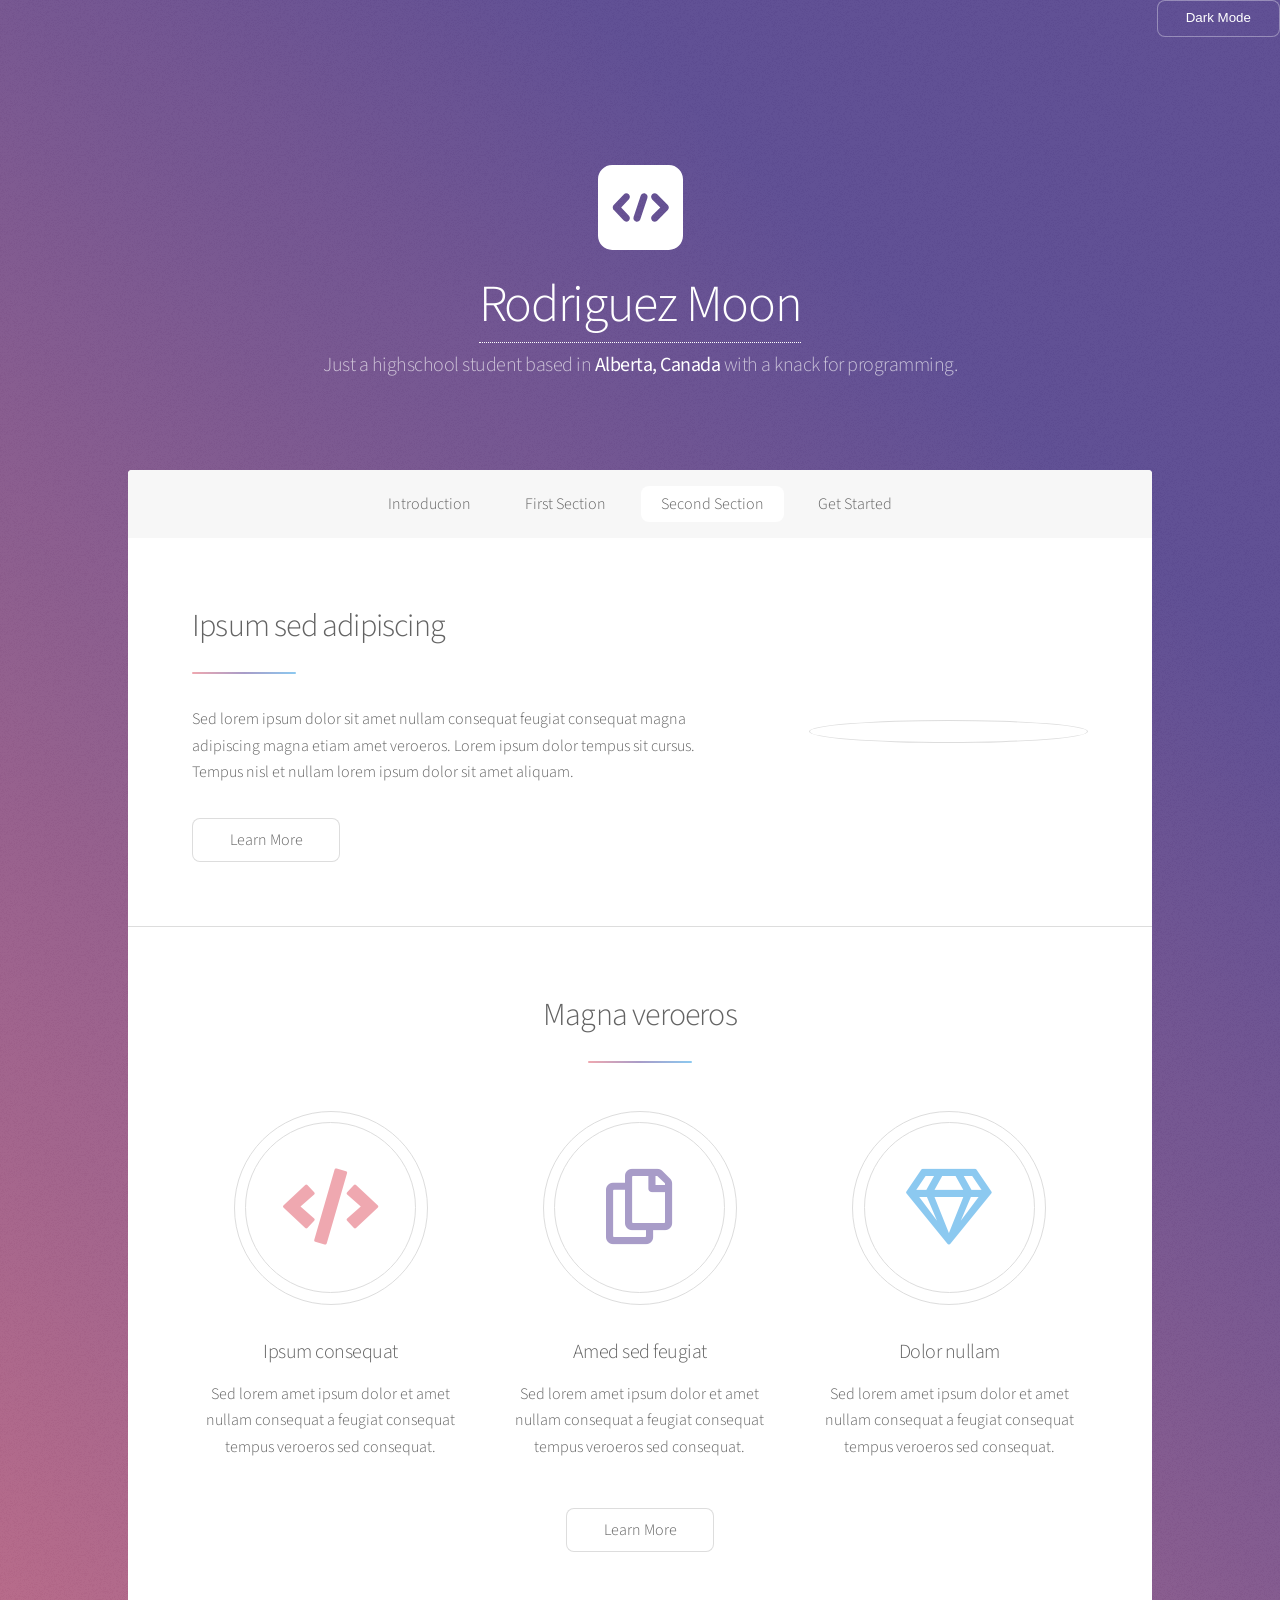
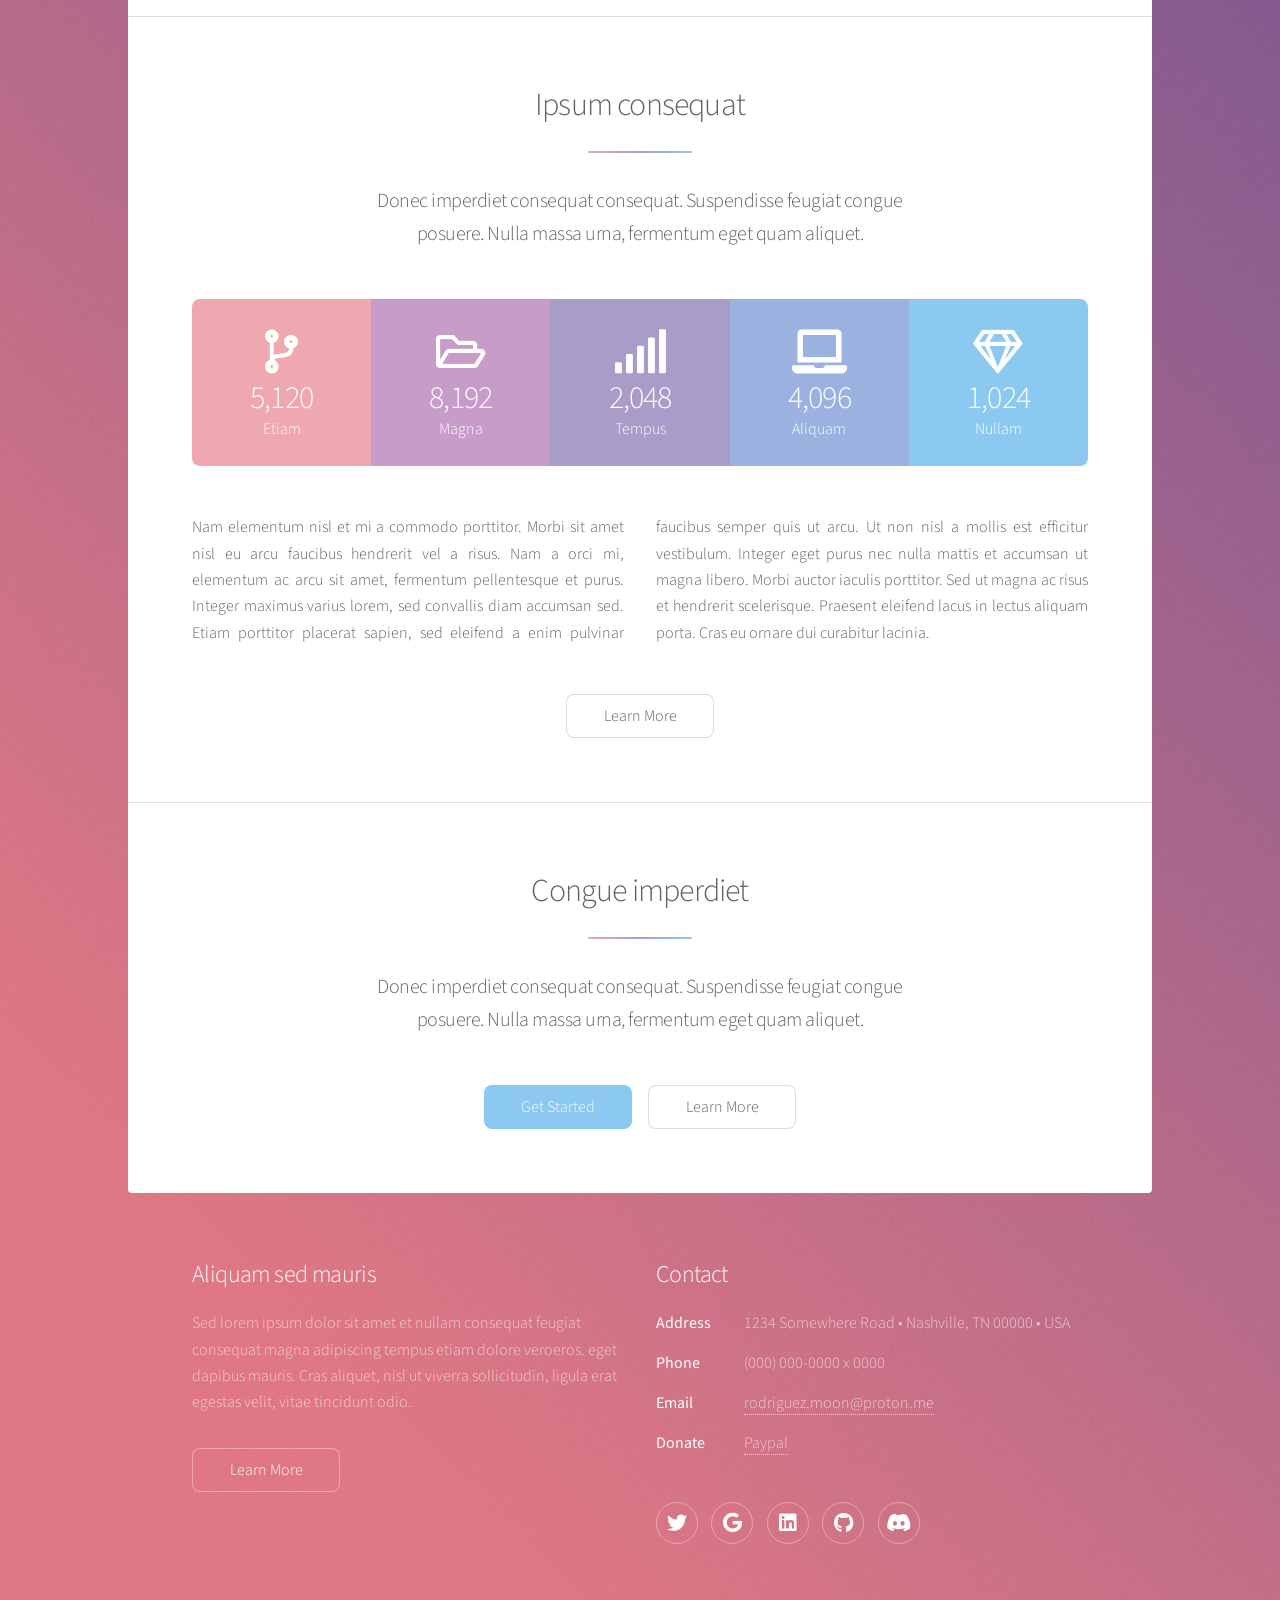
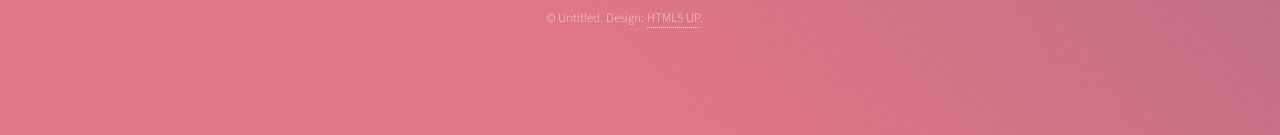
==== commit 8e449a9d: "Revert: logo changes with theme again Removed png logo; now back to svg" ====
--- a/index.html
+++ b/index.html
@@ -27,8 +27,8 @@
 			<div id="wrapper">
 				<!-- Header -->
 					<header id="header" class="alt">
-                                    <!-- src="images/logo.light.svg" --> 
-						<span class="logo"><img id="page-logo" src="images/profile.png" width="160px" height="160px" alt="Rodriguez Moon" /></span>
+                        <!-- src="images/logo.light.svg" --> 
+						<span class="logo"><img id="page-logo" src="images/logo.light.svg" alt="Rodriguez Moon" /></span>
 						<h1><a href="https://github.com/rodriguez-moon">Rodriguez Moon</a></h1>
 						<p>
 							Just a highschool student based in 
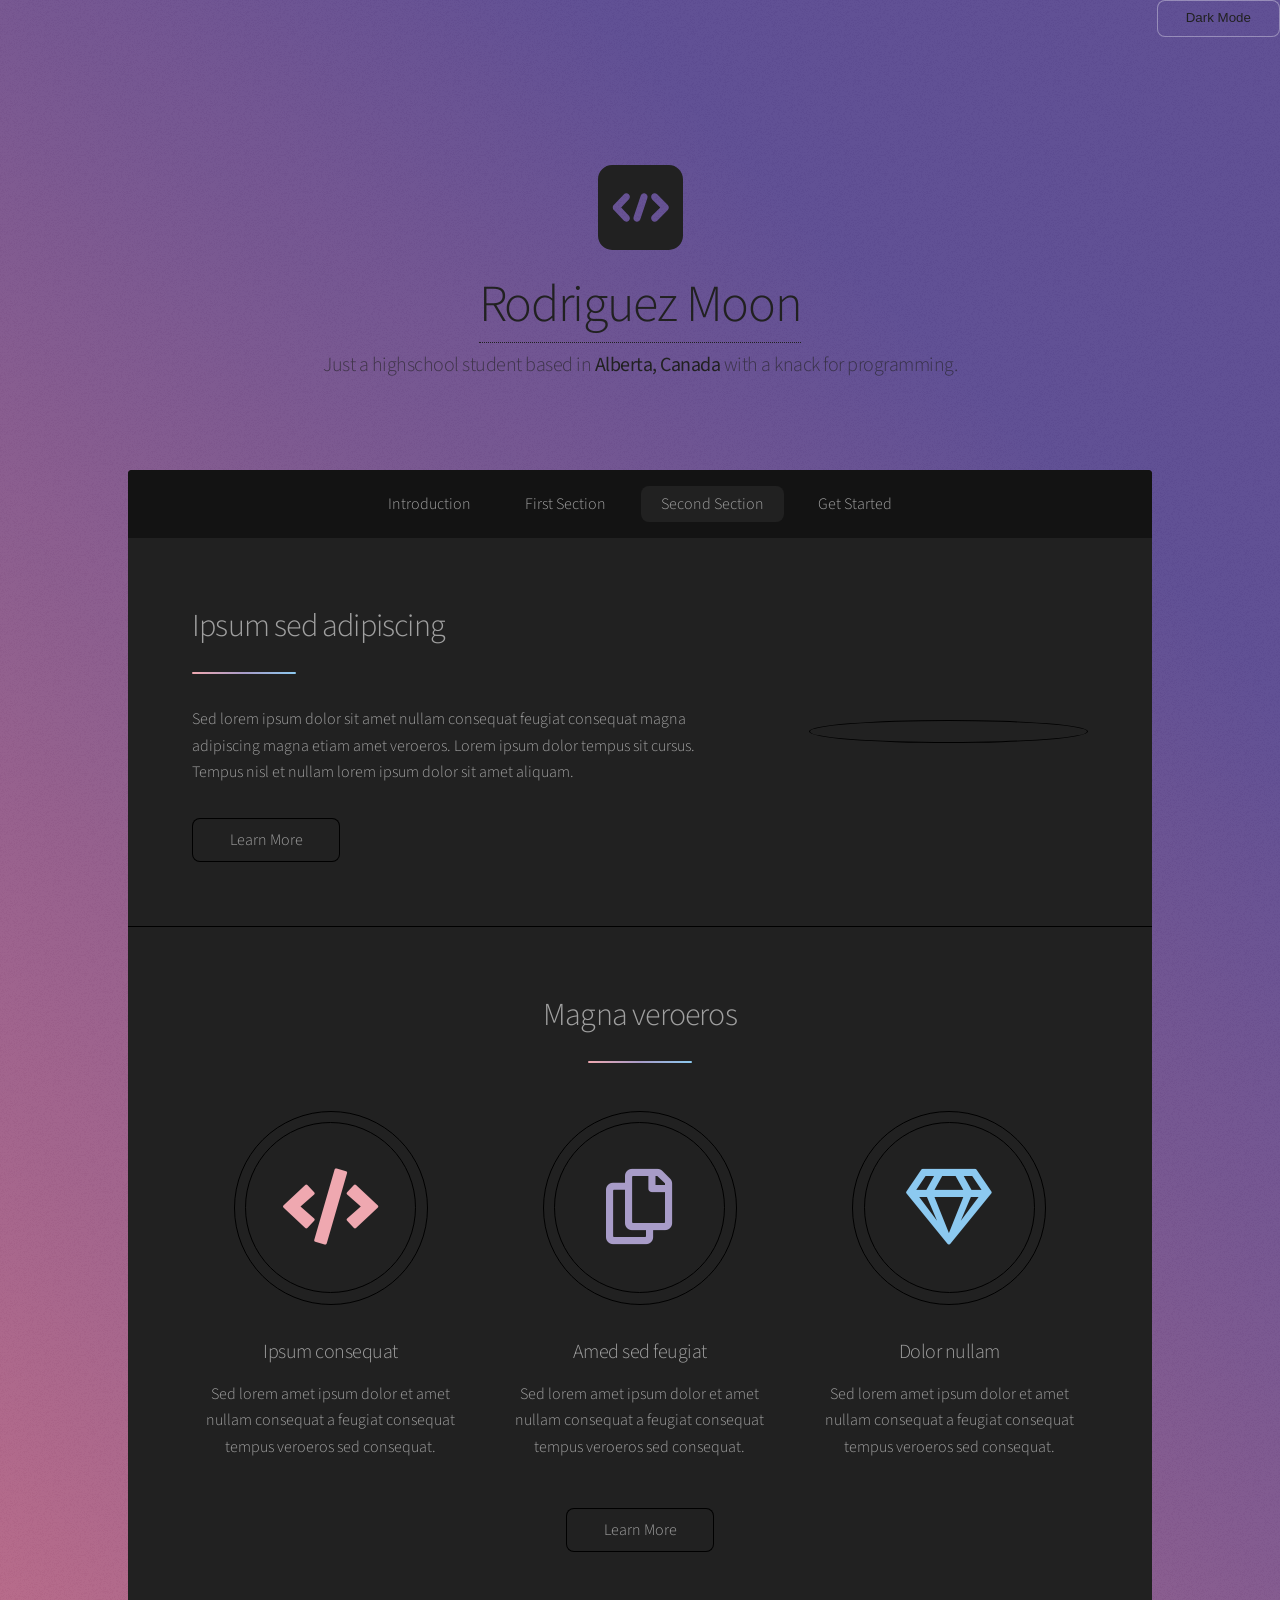
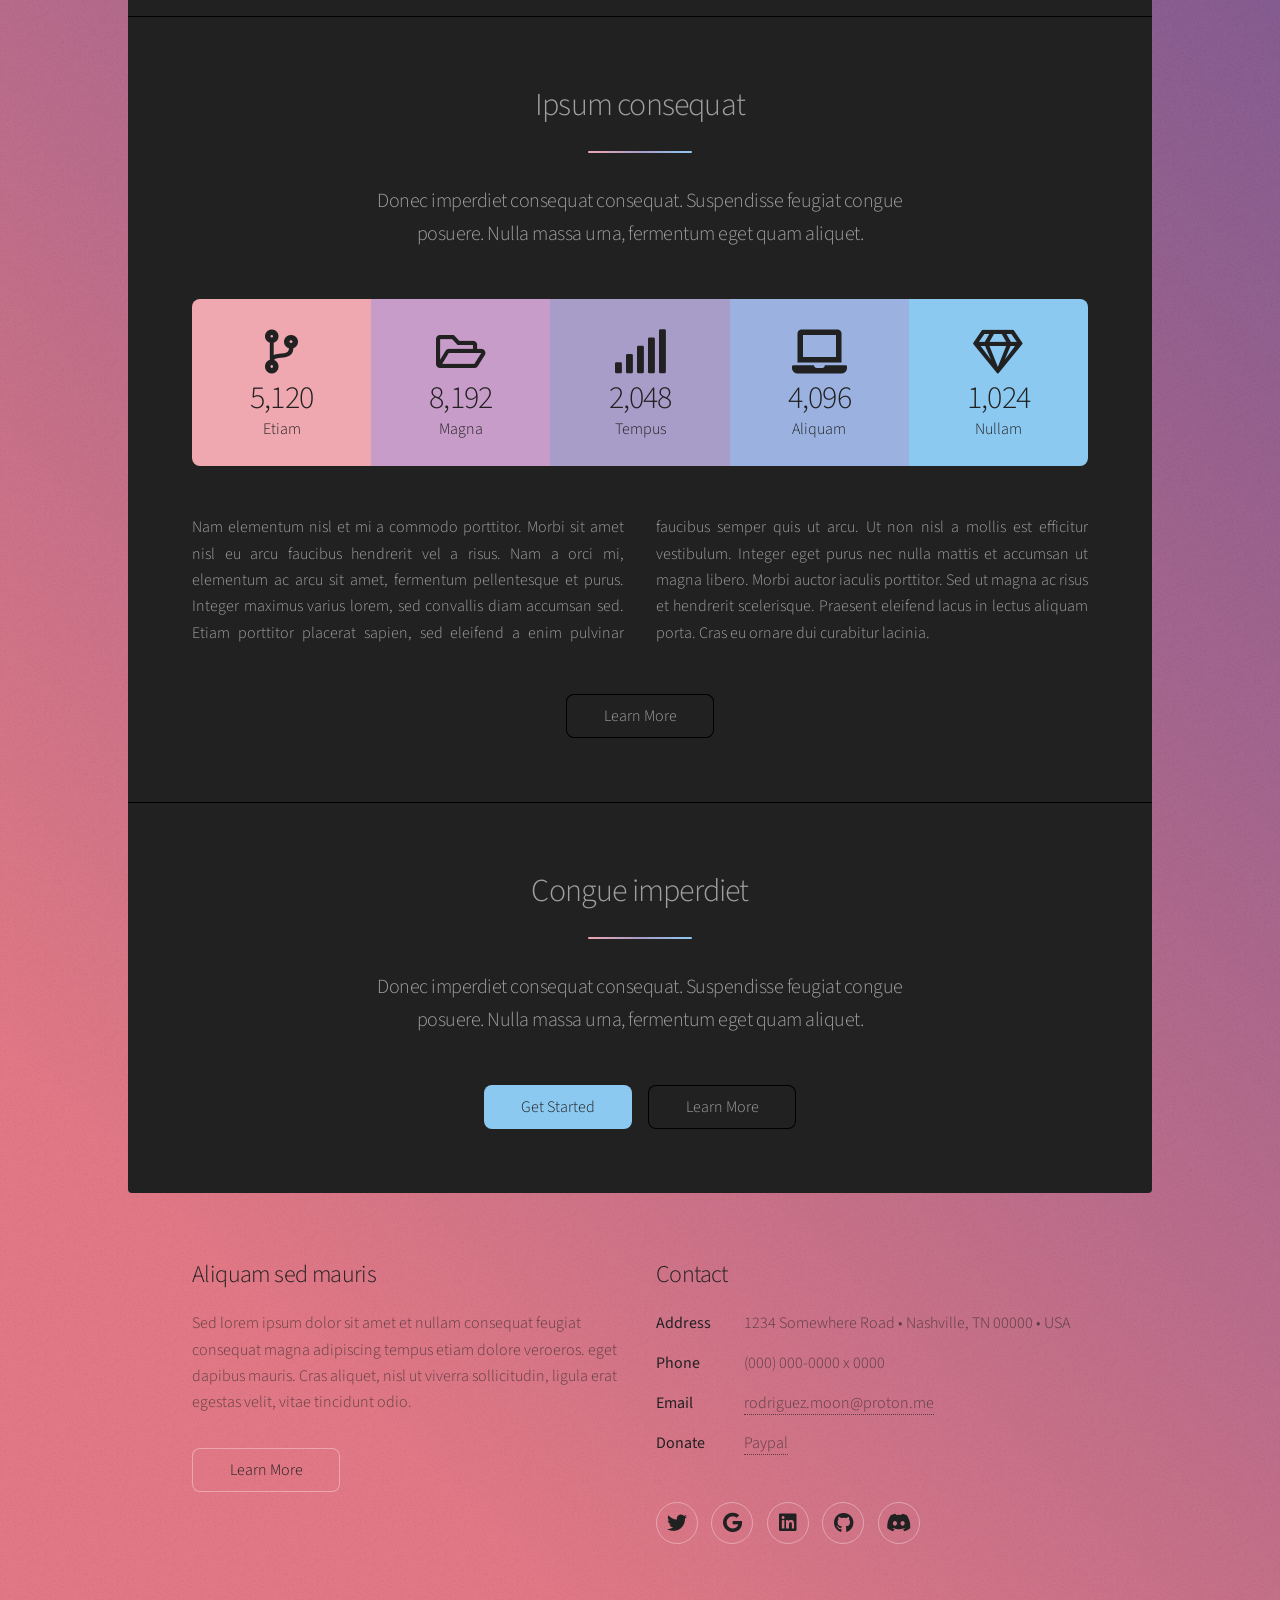
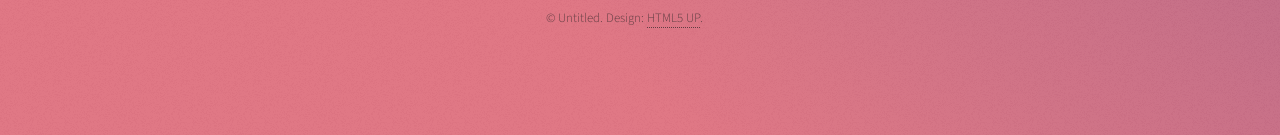
==== commit b16598dd: "Resolve merge conflict Default theme on main branch is dark" ====
--- a/index.html
+++ b/index.html
@@ -9,7 +9,7 @@
 		<title>Program To The Moon 🌙</title>
 		<meta charset="utf-8" />
 		<meta name="viewport" content="width=device-width, initial-scale=1, user-scalable=yes" />
-		<link id="theme" rel="stylesheet" type="text/css" href="assets/css/main.light.css" />
+		<link id="theme" rel="stylesheet" type="text/css" href="assets/css/main.dark.css" />
 		<noscript><link rel="stylesheet" href="assets/css/noscript.css" /></noscript>
 	</head>
 	<body class="is-preload">
@@ -28,7 +28,7 @@
 				<!-- Header -->
 					<header id="header" class="alt">
                         <!-- src="images/logo.light.svg" --> 
-						<span class="logo"><img id="page-logo" src="images/logo.light.svg" alt="Rodriguez Moon" /></span>
+						<span class="logo"><img id="page-logo" src="images/logo.dark.svg" alt="Rodriguez Moon" /></span>
 						<h1><a href="https://github.com/rodriguez-moon">Rodriguez Moon</a></h1>
 						<p>
 							Just a highschool student based in 
--- a/assets/css/main.dark.css
+++ b/assets/css/main.dark.css
@@ -0,0 +1,3786 @@
+@import url(fontawesome-all.min.css);
+@import 'https://fonts.googleapis.com/css?family=Source+Sans+Pro:300,400';
+
+/*
+	Stellar by HTML5 UP
+	html5up.net | @ajlkn
+	Free for personal and commercial use under the CCA 3.0 license (html5up.net/license)
+*/
+
+html, body, div, span, applet, object,
+iframe, h1, h2, h3, h4, h5, h6, p, blockquote,
+pre, a, abbr, acronym, address, big, cite,
+code, del, dfn, em, img, ins, kbd, q, s, samp,
+small, strike, strong, sub, sup, tt, var, b,
+u, i, center, dl, dt, dd, ol, ul, li, fieldset,
+form, label, legend, table, caption, tbody,
+tfoot, thead, tr, th, td, article, aside,
+canvas, details, embed, figure, figcaption,
+footer, header, hgroup, menu, nav, output, ruby,
+section, summary, time, mark, audio, video {
+	margin: 0;
+	padding: 0;
+	border: 0;
+	font-size: 100%;
+	font: inherit;
+	vertical-align: baseline;}
+
+article, aside, details, figcaption, figure,
+footer, header, hgroup, menu, nav, section {
+	display: block;}
+
+body {
+	line-height: 1;
+}
+
+ol, ul {
+	list-style: none;
+}
+
+blockquote, q {
+	quotes: none;
+}
+
+	blockquote:before, blockquote:after, q:before, q:after {
+		content: '';
+		content: none;
+	}
+
+table {
+	border-collapse: collapse;
+	border-spacing: 0;
+}
+
+body {
+	-webkit-text-size-adjust: none;
+}
+
+mark {
+	background-color: transparent;
+	color: inherit;
+}
+
+input::-moz-focus-inner {
+	border: 0;
+	padding: 0;
+}
+
+input, select, textarea {
+	-moz-appearance: none;
+	-webkit-appearance: none;
+	-ms-appearance: none;
+	appearance: none;
+}
+
+/* Basic */
+
+	@-ms-viewport {
+		width: device-width;
+	}
+
+	body {
+		-ms-overflow-style: scrollbar;
+	}
+
+	@media screen and (max-width: 480px) {
+
+		html, body {
+			min-width: 320px;
+		}
+
+	}
+
+	html {
+		box-sizing: border-box;
+	}
+
+	*, *:before, *:after {
+		box-sizing: inherit;
+	}
+
+	body {
+		background-color: #935d8c;
+		background-image: url("images/overlay.png"), -moz-linear-gradient(45deg, #e37682 15%, #5f4d93 85%);
+		background-image: url("images/overlay.png"), -webkit-linear-gradient(45deg, #e37682 15%, #5f4d93 85%);
+		background-image: url("images/overlay.png"), -ms-linear-gradient(45deg, #e37682 15%, #5f4d93 85%);
+		background-image: url("images/overlay.png"), linear-gradient(45deg, #e37682 15%, #5f4d93 85%);
+	}
+
+		body.is-preload *, body.is-preload *:before, body.is-preload *:after {
+			-moz-animation: none !important;
+			-webkit-animation: none !important;
+			-ms-animation: none !important;
+			animation: none !important;
+			-moz-transition: none !important;
+			-webkit-transition: none !important;
+			-ms-transition: none !important;
+			transition: none !important;
+		}
+
+/* Type */
+
+	body {
+		background-color: #935d8c;
+		color: rgba(33, 33, 33, 0.65);
+	}
+
+	body, input, select, textarea {
+		font-family: "Source Sans Pro", Helvetica, sans-serif;
+		font-size: 17pt;
+		font-weight: 300;
+		line-height: 1.65;
+	}
+
+		@media screen and (max-width: 1680px) {
+
+			body, input, select, textarea {
+				font-size: 14pt;
+			}
+
+		}
+
+		@media screen and (max-width: 1280px) {
+
+			body, input, select, textarea {
+				font-size: 12pt;
+			}
+
+		}
+
+		@media screen and (max-width: 360px) {
+
+			body, input, select, textarea {
+				font-size: 11pt;
+			}
+
+		}
+
+	a {
+		-moz-transition: color 0.2s ease, border-bottom 0.2s ease;
+		-webkit-transition: color 0.2s ease, border-bottom 0.2s ease;
+		-ms-transition: color 0.2s ease, border-bottom 0.2s ease;
+		transition: color 0.2s ease, border-bottom 0.2s ease;
+		text-decoration: none;
+		border-bottom: dotted 1px;
+		color: inherit;
+	}
+
+		a:hover {
+			border-bottom-color: transparent;
+		}
+
+	strong, b {
+		font-weight: 400;
+	}
+
+	em, i {
+		font-style: italic;
+	}
+
+	p {
+		margin: 0 0 2em 0;
+	}
+
+		p.content {
+			-moz-columns: 20em 2;
+			-webkit-columns: 20em 2;
+			-ms-columns: 20em 2;
+			columns: 20em 2;
+			-moz-column-gap: 2em;
+			-webkit-column-gap: 2em;
+			-ms-column-gap: 2em;
+			column-gap: 2em;
+			text-align: justify;
+		}
+
+	h1, h2, h3, h4, h5, h6 {
+		font-weight: 300;
+		line-height: 1.5;
+		margin: 0 0 0.7em 0;
+		letter-spacing: -0.025em;
+	}
+
+		h1 a, h2 a, h3 a, h4 a, h5 a, h6 a {
+			color: inherit;
+			text-decoration: none;
+		}
+
+	h1 {
+		font-size: 2.5em;
+		line-height: 1.2;
+	}
+
+	h2 {
+		font-size: 1.5em;
+	}
+
+	h3 {
+		font-size: 1.25em;
+	}
+
+	h4 {
+		font-size: 1.1em;
+	}
+
+	h5 {
+		font-size: 0.9em;
+	}
+
+	h6 {
+		font-size: 0.7em;
+	}
+
+	@media screen and (max-width: 736px) {
+
+		h1 {
+			font-size: 2em;
+		}
+
+	}
+
+	sub {
+		font-size: 0.8em;
+		position: relative;
+		top: 0.5em;
+	}
+
+	sup {
+		font-size: 0.8em;
+		position: relative;
+		top: -0.5em;
+	}
+
+	blockquote {
+		border-left: solid 4px;
+		font-style: italic;
+		margin: 0 0 2em 0;
+		padding: 0.5em 0 0.5em 2em;
+	}
+
+	code {
+		border-radius: 8px;
+		border: solid 1px;
+		font-family: "Courier New", monospace;
+		font-size: 0.9em;
+		margin: 0 0.25em;
+		padding: 0.25em 0.65em;
+	}
+
+	pre {
+		-webkit-overflow-scrolling: touch;
+		font-family: "Courier New", monospace;
+		font-size: 0.9em;
+		margin: 0 0 2em 0;
+	}
+
+		pre code {
+			display: block;
+			line-height: 1.75;
+			padding: 1em 1.5em;
+			overflow-x: auto;
+		}
+
+	hr {
+		border: 0;
+		border-bottom: solid 1px;
+		margin: 2em 0;
+	}
+
+		hr.major {
+			margin: 3em 0;
+		}
+
+	.align-left {
+		text-align: left;
+	}
+
+	.align-center {
+		text-align: center;
+	}
+
+	.align-right {
+		text-align: right;
+	}
+
+	input, select, textarea {
+		color: #212121;
+	}
+
+	a:hover {
+		color: #212121;
+	}
+
+	strong, b {
+		color: #212121;
+	}
+
+	h1, h2, h3, h4, h5, h6 {
+		color: #212121;
+	}
+
+	blockquote {
+		border-left-color: rgba(255, 255, 255, 0.35);
+	}
+
+	code {
+		background: rgba(255, 255, 255, 0.075);
+		border-color: rgba(255, 255, 255, 0.35);
+	}
+
+	hr {
+		border-bottom-color: rgba(255, 255, 255, 0.35);
+	}
+
+/* Row */
+
+	.row {
+		display: flex;
+		flex-wrap: wrap;
+		box-sizing: border-box;
+		align-items: stretch;
+	}
+
+		.row > * {
+			box-sizing: border-box;
+		}
+
+		.row.gtr-uniform > * > :last-child {
+			margin-bottom: 0;
+		}
+
+		.row.aln-left {
+			justify-content: flex-start;
+		}
+
+		.row.aln-center {
+			justify-content: center;
+		}
+
+		.row.aln-right {
+			justify-content: flex-end;
+		}
+
+		.row.aln-top {
+			align-items: flex-start;
+		}
+
+		.row.aln-middle {
+			align-items: center;
+		}
+
+		.row.aln-bottom {
+			align-items: flex-end;
+		}
+
+		.row > .imp {
+			order: -1;
+		}
+
+		.row > .col-1 {
+			width: 8.33333%;
+		}
+
+		.row > .off-1 {
+			margin-left: 8.33333%;
+		}
+
+		.row > .col-2 {
+			width: 16.66667%;
+		}
+
+		.row > .off-2 {
+			margin-left: 16.66667%;
+		}
+
+		.row > .col-3 {
+			width: 25%;
+		}
+
+		.row > .off-3 {
+			margin-left: 25%;
+		}
+
+		.row > .col-4 {
+			width: 33.33333%;
+		}
+
+		.row > .off-4 {
+			margin-left: 33.33333%;
+		}
+
+		.row > .col-5 {
+			width: 41.66667%;
+		}
+
+		.row > .off-5 {
+			margin-left: 41.66667%;
+		}
+
+		.row > .col-6 {
+			width: 50%;
+		}
+
+		.row > .off-6 {
+			margin-left: 50%;
+		}
+
+		.row > .col-7 {
+			width: 58.33333%;
+		}
+
+		.row > .off-7 {
+			margin-left: 58.33333%;
+		}
+
+		.row > .col-8 {
+			width: 66.66667%;
+		}
+
+		.row > .off-8 {
+			margin-left: 66.66667%;
+		}
+
+		.row > .col-9 {
+			width: 75%;
+		}
+
+		.row > .off-9 {
+			margin-left: 75%;
+		}
+
+		.row > .col-10 {
+			width: 83.33333%;
+		}
+
+		.row > .off-10 {
+			margin-left: 83.33333%;
+		}
+
+		.row > .col-11 {
+			width: 91.66667%;
+		}
+
+		.row > .off-11 {
+			margin-left: 91.66667%;
+		}
+
+		.row > .col-12 {
+			width: 100%;
+		}
+
+		.row > .off-12 {
+			margin-left: 100%;
+		}
+
+		.row.gtr-0 {
+			margin-top: 0;
+			margin-left: 0em;
+		}
+
+			.row.gtr-0 > * {
+				padding: 0 0 0 0em;
+			}
+
+			.row.gtr-0.gtr-uniform {
+				margin-top: 0em;
+			}
+
+				.row.gtr-0.gtr-uniform > * {
+					padding-top: 0em;
+				}
+
+		.row.gtr-25 {
+			margin-top: 0;
+			margin-left: -0.375em;
+		}
+
+			.row.gtr-25 > * {
+				padding: 0 0 0 0.375em;
+			}
+
+			.row.gtr-25.gtr-uniform {
+				margin-top: -0.375em;
+			}
+
+				.row.gtr-25.gtr-uniform > * {
+					padding-top: 0.375em;
+				}
+
+		.row.gtr-50 {
+			margin-top: 0;
+			margin-left: -0.75em;
+		}
+
+			.row.gtr-50 > * {
+				padding: 0 0 0 0.75em;
+			}
+
+			.row.gtr-50.gtr-uniform {
+				margin-top: -0.75em;
+			}
+
+				.row.gtr-50.gtr-uniform > * {
+					padding-top: 0.75em;
+				}
+
+		.row {
+			margin-top: 0;
+			margin-left: -1.5em;
+		}
+
+			.row > * {
+				padding: 0 0 0 1.5em;
+			}
+
+			.row.gtr-uniform {
+				margin-top: -1.5em;
+			}
+
+				.row.gtr-uniform > * {
+					padding-top: 1.5em;
+				}
+
+		.row.gtr-150 {
+			margin-top: 0;
+			margin-left: -2.25em;
+		}
+
+			.row.gtr-150 > * {
+				padding: 0 0 0 2.25em;
+			}
+
+			.row.gtr-150.gtr-uniform {
+				margin-top: -2.25em;
+			}
+
+				.row.gtr-150.gtr-uniform > * {
+					padding-top: 2.25em;
+				}
+
+		.row.gtr-200 {
+			margin-top: 0;
+			margin-left: -3em;
+		}
+
+			.row.gtr-200 > * {
+				padding: 0 0 0 3em;
+			}
+
+			.row.gtr-200.gtr-uniform {
+				margin-top: -3em;
+			}
+
+				.row.gtr-200.gtr-uniform > * {
+					padding-top: 3em;
+				}
+
+		@media screen and (max-width: 1680px) {
+
+			.row {
+				display: flex;
+				flex-wrap: wrap;
+				box-sizing: border-box;
+				align-items: stretch;
+			}
+
+				.row > * {
+					box-sizing: border-box;
+				}
+
+				.row.gtr-uniform > * > :last-child {
+					margin-bottom: 0;
+				}
+
+				.row.aln-left {
+					justify-content: flex-start;
+				}
+
+				.row.aln-center {
+					justify-content: center;
+				}
+
+				.row.aln-right {
+					justify-content: flex-end;
+				}
+
+				.row.aln-top {
+					align-items: flex-start;
+				}
+
+				.row.aln-middle {
+					align-items: center;
+				}
+
+				.row.aln-bottom {
+					align-items: flex-end;
+				}
+
+				.row > .imp-xlarge {
+					order: -1;
+				}
+
+				.row > .col-1-xlarge {
+					width: 8.33333%;
+				}
+
+				.row > .off-1-xlarge {
+					margin-left: 8.33333%;
+				}
+
+				.row > .col-2-xlarge {
+					width: 16.66667%;
+				}
+
+				.row > .off-2-xlarge {
+					margin-left: 16.66667%;
+				}
+
+				.row > .col-3-xlarge {
+					width: 25%;
+				}
+
+				.row > .off-3-xlarge {
+					margin-left: 25%;
+				}
+
+				.row > .col-4-xlarge {
+					width: 33.33333%;
+				}
+
+				.row > .off-4-xlarge {
+					margin-left: 33.33333%;
+				}
+
+				.row > .col-5-xlarge {
+					width: 41.66667%;
+				}
+
+				.row > .off-5-xlarge {
+					margin-left: 41.66667%;
+				}
+
+				.row > .col-6-xlarge {
+					width: 50%;
+				}
+
+				.row > .off-6-xlarge {
+					margin-left: 50%;
+				}
+
+				.row > .col-7-xlarge {
+					width: 58.33333%;
+				}
+
+				.row > .off-7-xlarge {
+					margin-left: 58.33333%;
+				}
+
+				.row > .col-8-xlarge {
+					width: 66.66667%;
+				}
+
+				.row > .off-8-xlarge {
+					margin-left: 66.66667%;
+				}
+
+				.row > .col-9-xlarge {
+					width: 75%;
+				}
+
+				.row > .off-9-xlarge {
+					margin-left: 75%;
+				}
+
+				.row > .col-10-xlarge {
+					width: 83.33333%;
+				}
+
+				.row > .off-10-xlarge {
+					margin-left: 83.33333%;
+				}
+
+				.row > .col-11-xlarge {
+					width: 91.66667%;
+				}
+
+				.row > .off-11-xlarge {
+					margin-left: 91.66667%;
+				}
+
+				.row > .col-12-xlarge {
+					width: 100%;
+				}
+
+				.row > .off-12-xlarge {
+					margin-left: 100%;
+				}
+
+				.row.gtr-0 {
+					margin-top: 0;
+					margin-left: 0em;
+				}
+
+					.row.gtr-0 > * {
+						padding: 0 0 0 0em;
+					}
+
+					.row.gtr-0.gtr-uniform {
+						margin-top: 0em;
+					}
+
+						.row.gtr-0.gtr-uniform > * {
+							padding-top: 0em;
+						}
+
+				.row.gtr-25 {
+					margin-top: 0;
+					margin-left: -0.375em;
+				}
+
+					.row.gtr-25 > * {
+						padding: 0 0 0 0.375em;
+					}
+
+					.row.gtr-25.gtr-uniform {
+						margin-top: -0.375em;
+					}
+
+						.row.gtr-25.gtr-uniform > * {
+							padding-top: 0.375em;
+						}
+
+				.row.gtr-50 {
+					margin-top: 0;
+					margin-left: -0.75em;
+				}
+
+					.row.gtr-50 > * {
+						padding: 0 0 0 0.75em;
+					}
+
+					.row.gtr-50.gtr-uniform {
+						margin-top: -0.75em;
+					}
+
+						.row.gtr-50.gtr-uniform > * {
+							padding-top: 0.75em;
+						}
+
+				.row {
+					margin-top: 0;
+					margin-left: -1.5em;
+				}
+
+					.row > * {
+						padding: 0 0 0 1.5em;
+					}
+
+					.row.gtr-uniform {
+						margin-top: -1.5em;
+					}
+
+						.row.gtr-uniform > * {
+							padding-top: 1.5em;
+						}
+
+				.row.gtr-150 {
+					margin-top: 0;
+					margin-left: -2.25em;
+				}
+
+					.row.gtr-150 > * {
+						padding: 0 0 0 2.25em;
+					}
+
+					.row.gtr-150.gtr-uniform {
+						margin-top: -2.25em;
+					}
+
+						.row.gtr-150.gtr-uniform > * {
+							padding-top: 2.25em;
+						}
+
+				.row.gtr-200 {
+					margin-top: 0;
+					margin-left: -3em;
+				}
+
+					.row.gtr-200 > * {
+						padding: 0 0 0 3em;
+					}
+
+					.row.gtr-200.gtr-uniform {
+						margin-top: -3em;
+					}
+
+						.row.gtr-200.gtr-uniform > * {
+							padding-top: 3em;
+						}
+
+		}
+
+		@media screen and (max-width: 1280px) {
+
+			.row {
+				display: flex;
+				flex-wrap: wrap;
+				box-sizing: border-box;
+				align-items: stretch;
+			}
+
+				.row > * {
+					box-sizing: border-box;
+				}
+
+				.row.gtr-uniform > * > :last-child {
+					margin-bottom: 0;
+				}
+
+				.row.aln-left {
+					justify-content: flex-start;
+				}
+
+				.row.aln-center {
+					justify-content: center;
+				}
+
+				.row.aln-right {
+					justify-content: flex-end;
+				}
+
+				.row.aln-top {
+					align-items: flex-start;
+				}
+
+				.row.aln-middle {
+					align-items: center;
+				}
+
+				.row.aln-bottom {
+					align-items: flex-end;
+				}
+
+				.row > .imp-large {
+					order: -1;
+				}
+
+				.row > .col-1-large {
+					width: 8.33333%;
+				}
+
+				.row > .off-1-large {
+					margin-left: 8.33333%;
+				}
+
+				.row > .col-2-large {
+					width: 16.66667%;
+				}
+
+				.row > .off-2-large {
+					margin-left: 16.66667%;
+				}
+
+				.row > .col-3-large {
+					width: 25%;
+				}
+
+				.row > .off-3-large {
+					margin-left: 25%;
+				}
+
+				.row > .col-4-large {
+					width: 33.33333%;
+				}
+
+				.row > .off-4-large {
+					margin-left: 33.33333%;
+				}
+
+				.row > .col-5-large {
+					width: 41.66667%;
+				}
+
+				.row > .off-5-large {
+					margin-left: 41.66667%;
+				}
+
+				.row > .col-6-large {
+					width: 50%;
+				}
+
+				.row > .off-6-large {
+					margin-left: 50%;
+				}
+
+				.row > .col-7-large {
+					width: 58.33333%;
+				}
+
+				.row > .off-7-large {
+					margin-left: 58.33333%;
+				}
+
+				.row > .col-8-large {
+					width: 66.66667%;
+				}
+
+				.row > .off-8-large {
+					margin-left: 66.66667%;
+				}
+
+				.row > .col-9-large {
+					width: 75%;
+				}
+
+				.row > .off-9-large {
+					margin-left: 75%;
+				}
+
+				.row > .col-10-large {
+					width: 83.33333%;
+				}
+
+				.row > .off-10-large {
+					margin-left: 83.33333%;
+				}
+
+				.row > .col-11-large {
+					width: 91.66667%;
+				}
+
+				.row > .off-11-large {
+					margin-left: 91.66667%;
+				}
+
+				.row > .col-12-large {
+					width: 100%;
+				}
+
+				.row > .off-12-large {
+					margin-left: 100%;
+				}
+
+				.row.gtr-0 {
+					margin-top: 0;
+					margin-left: 0em;
+				}
+
+					.row.gtr-0 > * {
+						padding: 0 0 0 0em;
+					}
+
+					.row.gtr-0.gtr-uniform {
+						margin-top: 0em;
+					}
+
+						.row.gtr-0.gtr-uniform > * {
+							padding-top: 0em;
+						}
+
+				.row.gtr-25 {
+					margin-top: 0;
+					margin-left: -0.375em;
+				}
+
+					.row.gtr-25 > * {
+						padding: 0 0 0 0.375em;
+					}
+
+					.row.gtr-25.gtr-uniform {
+						margin-top: -0.375em;
+					}
+
+						.row.gtr-25.gtr-uniform > * {
+							padding-top: 0.375em;
+						}
+
+				.row.gtr-50 {
+					margin-top: 0;
+					margin-left: -0.75em;
+				}
+
+					.row.gtr-50 > * {
+						padding: 0 0 0 0.75em;
+					}
+
+					.row.gtr-50.gtr-uniform {
+						margin-top: -0.75em;
+					}
+
+						.row.gtr-50.gtr-uniform > * {
+							padding-top: 0.75em;
+						}
+
+				.row {
+					margin-top: 0;
+					margin-left: -1.5em;
+				}
+
+					.row > * {
+						padding: 0 0 0 1.5em;
+					}
+
+					.row.gtr-uniform {
+						margin-top: -1.5em;
+					}
+
+						.row.gtr-uniform > * {
+							padding-top: 1.5em;
+						}
+
+				.row.gtr-150 {
+					margin-top: 0;
+					margin-left: -2.25em;
+				}
+
+					.row.gtr-150 > * {
+						padding: 0 0 0 2.25em;
+					}
+
+					.row.gtr-150.gtr-uniform {
+						margin-top: -2.25em;
+					}
+
+						.row.gtr-150.gtr-uniform > * {
+							padding-top: 2.25em;
+						}
+
+				.row.gtr-200 {
+					margin-top: 0;
+					margin-left: -3em;
+				}
+
+					.row.gtr-200 > * {
+						padding: 0 0 0 3em;
+					}
+
+					.row.gtr-200.gtr-uniform {
+						margin-top: -3em;
+					}
+
+						.row.gtr-200.gtr-uniform > * {
+							padding-top: 3em;
+						}
+
+		}
+
+		@media screen and (max-width: 980px) {
+
+			.row {
+				display: flex;
+				flex-wrap: wrap;
+				box-sizing: border-box;
+				align-items: stretch;
+			}
+
+				.row > * {
+					box-sizing: border-box;
+				}
+
+				.row.gtr-uniform > * > :last-child {
+					margin-bottom: 0;
+				}
+
+				.row.aln-left {
+					justify-content: flex-start;
+				}
+
+				.row.aln-center {
+					justify-content: center;
+				}
+
+				.row.aln-right {
+					justify-content: flex-end;
+				}
+
+				.row.aln-top {
+					align-items: flex-start;
+				}
+
+				.row.aln-middle {
+					align-items: center;
+				}
+
+				.row.aln-bottom {
+					align-items: flex-end;
+				}
+
+				.row > .imp-medium {
+					order: -1;
+				}
+
+				.row > .col-1-medium {
+					width: 8.33333%;
+				}
+
+				.row > .off-1-medium {
+					margin-left: 8.33333%;
+				}
+
+				.row > .col-2-medium {
+					width: 16.66667%;
+				}
+
+				.row > .off-2-medium {
+					margin-left: 16.66667%;
+				}
+
+				.row > .col-3-medium {
+					width: 25%;
+				}
+
+				.row > .off-3-medium {
+					margin-left: 25%;
+				}
+
+				.row > .col-4-medium {
+					width: 33.33333%;
+				}
+
+				.row > .off-4-medium {
+					margin-left: 33.33333%;
+				}
+
+				.row > .col-5-medium {
+					width: 41.66667%;
+				}
+
+				.row > .off-5-medium {
+					margin-left: 41.66667%;
+				}
+
+				.row > .col-6-medium {
+					width: 50%;
+				}
+
+				.row > .off-6-medium {
+					margin-left: 50%;
+				}
+
+				.row > .col-7-medium {
+					width: 58.33333%;
+				}
+
+				.row > .off-7-medium {
+					margin-left: 58.33333%;
+				}
+
+				.row > .col-8-medium {
+					width: 66.66667%;
+				}
+
+				.row > .off-8-medium {
+					margin-left: 66.66667%;
+				}
+
+				.row > .col-9-medium {
+					width: 75%;
+				}
+
+				.row > .off-9-medium {
+					margin-left: 75%;
+				}
+
+				.row > .col-10-medium {
+					width: 83.33333%;
+				}
+
+				.row > .off-10-medium {
+					margin-left: 83.33333%;
+				}
+
+				.row > .col-11-medium {
+					width: 91.66667%;
+				}
+
+				.row > .off-11-medium {
+					margin-left: 91.66667%;
+				}
+
+				.row > .col-12-medium {
+					width: 100%;
+				}
+
+				.row > .off-12-medium {
+					margin-left: 100%;
+				}
+
+				.row.gtr-0 {
+					margin-top: 0;
+					margin-left: 0em;
+				}
+
+					.row.gtr-0 > * {
+						padding: 0 0 0 0em;
+					}
+
+					.row.gtr-0.gtr-uniform {
+						margin-top: 0em;
+					}
+
+						.row.gtr-0.gtr-uniform > * {
+							padding-top: 0em;
+						}
+
+				.row.gtr-25 {
+					margin-top: 0;
+					margin-left: -0.375em;
+				}
+
+					.row.gtr-25 > * {
+						padding: 0 0 0 0.375em;
+					}
+
+					.row.gtr-25.gtr-uniform {
+						margin-top: -0.375em;
+					}
+
+						.row.gtr-25.gtr-uniform > * {
+							padding-top: 0.375em;
+						}
+
+				.row.gtr-50 {
+					margin-top: 0;
+					margin-left: -0.75em;
+				}
+
+					.row.gtr-50 > * {
+						padding: 0 0 0 0.75em;
+					}
+
+					.row.gtr-50.gtr-uniform {
+						margin-top: -0.75em;
+					}
+
+						.row.gtr-50.gtr-uniform > * {
+							padding-top: 0.75em;
+						}
+
+				.row {
+					margin-top: 0;
+					margin-left: -1.5em;
+				}
+
+					.row > * {
+						padding: 0 0 0 1.5em;
+					}
+
+					.row.gtr-uniform {
+						margin-top: -1.5em;
+					}
+
+						.row.gtr-uniform > * {
+							padding-top: 1.5em;
+						}
+
+				.row.gtr-150 {
+					margin-top: 0;
+					margin-left: -2.25em;
+				}
+
+					.row.gtr-150 > * {
+						padding: 0 0 0 2.25em;
+					}
+
+					.row.gtr-150.gtr-uniform {
+						margin-top: -2.25em;
+					}
+
+						.row.gtr-150.gtr-uniform > * {
+							padding-top: 2.25em;
+						}
+
+				.row.gtr-200 {
+					margin-top: 0;
+					margin-left: -3em;
+				}
+
+					.row.gtr-200 > * {
+						padding: 0 0 0 3em;
+					}
+
+					.row.gtr-200.gtr-uniform {
+						margin-top: -3em;
+					}
+
+						.row.gtr-200.gtr-uniform > * {
+							padding-top: 3em;
+						}
+
+		}
+
+		@media screen and (max-width: 736px) {
+
+			.row {
+				display: flex;
+				flex-wrap: wrap;
+				box-sizing: border-box;
+				align-items: stretch;
+			}
+
+				.row > * {
+					box-sizing: border-box;
+				}
+
+				.row.gtr-uniform > * > :last-child {
+					margin-bottom: 0;
+				}
+
+				.row.aln-left {
+					justify-content: flex-start;
+				}
+
+				.row.aln-center {
+					justify-content: center;
+				}
+
+				.row.aln-right {
+					justify-content: flex-end;
+				}
+
+				.row.aln-top {
+					align-items: flex-start;
+				}
+
+				.row.aln-middle {
+					align-items: center;
+				}
+
+				.row.aln-bottom {
+					align-items: flex-end;
+				}
+
+				.row > .imp-small {
+					order: -1;
+				}
+
+				.row > .col-1-small {
+					width: 8.33333%;
+				}
+
+				.row > .off-1-small {
+					margin-left: 8.33333%;
+				}
+
+				.row > .col-2-small {
+					width: 16.66667%;
+				}
+
+				.row > .off-2-small {
+					margin-left: 16.66667%;
+				}
+
+				.row > .col-3-small {
+					width: 25%;
+				}
+
+				.row > .off-3-small {
+					margin-left: 25%;
+				}
+
+				.row > .col-4-small {
+					width: 33.33333%;
+				}
+
+				.row > .off-4-small {
+					margin-left: 33.33333%;
+				}
+
+				.row > .col-5-small {
+					width: 41.66667%;
+				}
+
+				.row > .off-5-small {
+					margin-left: 41.66667%;
+				}
+
+				.row > .col-6-small {
+					width: 50%;
+				}
+
+				.row > .off-6-small {
+					margin-left: 50%;
+				}
+
+				.row > .col-7-small {
+					width: 58.33333%;
+				}
+
+				.row > .off-7-small {
+					margin-left: 58.33333%;
+				}
+
+				.row > .col-8-small {
+					width: 66.66667%;
+				}
+
+				.row > .off-8-small {
+					margin-left: 66.66667%;
+				}
+
+				.row > .col-9-small {
+					width: 75%;
+				}
+
+				.row > .off-9-small {
+					margin-left: 75%;
+				}
+
+				.row > .col-10-small {
+					width: 83.33333%;
+				}
+
+				.row > .off-10-small {
+					margin-left: 83.33333%;
+				}
+
+				.row > .col-11-small {
+					width: 91.66667%;
+				}
+
+				.row > .off-11-small {
+					margin-left: 91.66667%;
+				}
+
+				.row > .col-12-small {
+					width: 100%;
+				}
+
+				.row > .off-12-small {
+					margin-left: 100%;
+				}
+
+				.row.gtr-0 {
+					margin-top: 0;
+					margin-left: 0em;
+				}
+
+					.row.gtr-0 > * {
+						padding: 0 0 0 0em;
+					}
+
+					.row.gtr-0.gtr-uniform {
+						margin-top: 0em;
+					}
+
+						.row.gtr-0.gtr-uniform > * {
+							padding-top: 0em;
+						}
+
+				.row.gtr-25 {
+					margin-top: 0;
+					margin-left: -0.25em;
+				}
+
+					.row.gtr-25 > * {
+						padding: 0 0 0 0.25em;
+					}
+
+					.row.gtr-25.gtr-uniform {
+						margin-top: -0.25em;
+					}
+
+						.row.gtr-25.gtr-uniform > * {
+							padding-top: 0.25em;
+						}
+
+				.row.gtr-50 {
+					margin-top: 0;
+					margin-left: -0.5em;
+				}
+
+					.row.gtr-50 > * {
+						padding: 0 0 0 0.5em;
+					}
+
+					.row.gtr-50.gtr-uniform {
+						margin-top: -0.5em;
+					}
+
+						.row.gtr-50.gtr-uniform > * {
+							padding-top: 0.5em;
+						}
+
+				.row {
+					margin-top: 0;
+					margin-left: -1em;
+				}
+
+					.row > * {
+						padding: 0 0 0 1em;
+					}
+
+					.row.gtr-uniform {
+						margin-top: -1em;
+					}
+
+						.row.gtr-uniform > * {
+							padding-top: 1em;
+						}
+
+				.row.gtr-150 {
+					margin-top: 0;
+					margin-left: -1.5em;
+				}
+
+					.row.gtr-150 > * {
+						padding: 0 0 0 1.5em;
+					}
+
+					.row.gtr-150.gtr-uniform {
+						margin-top: -1.5em;
+					}
+
+						.row.gtr-150.gtr-uniform > * {
+							padding-top: 1.5em;
+						}
+
+				.row.gtr-200 {
+					margin-top: 0;
+					margin-left: -2em;
+				}
+
+					.row.gtr-200 > * {
+						padding: 0 0 0 2em;
+					}
+
+					.row.gtr-200.gtr-uniform {
+						margin-top: -2em;
+					}
+
+						.row.gtr-200.gtr-uniform > * {
+							padding-top: 2em;
+						}
+
+		}
+
+		@media screen and (max-width: 480px) {
+
+			.row {
+				display: flex;
+				flex-wrap: wrap;
+				box-sizing: border-box;
+				align-items: stretch;
+			}
+
+				.row > * {
+					box-sizing: border-box;
+				}
+
+				.row.gtr-uniform > * > :last-child {
+					margin-bottom: 0;
+				}
+
+				.row.aln-left {
+					justify-content: flex-start;
+				}
+
+				.row.aln-center {
+					justify-content: center;
+				}
+
+				.row.aln-right {
+					justify-content: flex-end;
+				}
+
+				.row.aln-top {
+					align-items: flex-start;
+				}
+
+				.row.aln-middle {
+					align-items: center;
+				}
+
+				.row.aln-bottom {
+					align-items: flex-end;
+				}
+
+				.row > .imp-xsmall {
+					order: -1;
+				}
+
+				.row > .col-1-xsmall {
+					width: 8.33333%;
+				}
+
+				.row > .off-1-xsmall {
+					margin-left: 8.33333%;
+				}
+
+				.row > .col-2-xsmall {
+					width: 16.66667%;
+				}
+
+				.row > .off-2-xsmall {
+					margin-left: 16.66667%;
+				}
+
+				.row > .col-3-xsmall {
+					width: 25%;
+				}
+
+				.row > .off-3-xsmall {
+					margin-left: 25%;
+				}
+
+				.row > .col-4-xsmall {
+					width: 33.33333%;
+				}
+
+				.row > .off-4-xsmall {
+					margin-left: 33.33333%;
+				}
+
+				.row > .col-5-xsmall {
+					width: 41.66667%;
+				}
+
+				.row > .off-5-xsmall {
+					margin-left: 41.66667%;
+				}
+
+				.row > .col-6-xsmall {
+					width: 50%;
+				}
+
+				.row > .off-6-xsmall {
+					margin-left: 50%;
+				}
+
+				.row > .col-7-xsmall {
+					width: 58.33333%;
+				}
+
+				.row > .off-7-xsmall {
+					margin-left: 58.33333%;
+				}
+
+				.row > .col-8-xsmall {
+					width: 66.66667%;
+				}
+
+				.row > .off-8-xsmall {
+					margin-left: 66.66667%;
+				}
+
+				.row > .col-9-xsmall {
+					width: 75%;
+				}
+
+				.row > .off-9-xsmall {
+					margin-left: 75%;
+				}
+
+				.row > .col-10-xsmall {
+					width: 83.33333%;
+				}
+
+				.row > .off-10-xsmall {
+					margin-left: 83.33333%;
+				}
+
+				.row > .col-11-xsmall {
+					width: 91.66667%;
+				}
+
+				.row > .off-11-xsmall {
+					margin-left: 91.66667%;
+				}
+
+				.row > .col-12-xsmall {
+					width: 100%;
+				}
+
+				.row > .off-12-xsmall {
+					margin-left: 100%;
+				}
+
+				.row.gtr-0 {
+					margin-top: 0;
+					margin-left: 0em;
+				}
+
+					.row.gtr-0 > * {
+						padding: 0 0 0 0em;
+					}
+
+					.row.gtr-0.gtr-uniform {
+						margin-top: 0em;
+					}
+
+						.row.gtr-0.gtr-uniform > * {
+							padding-top: 0em;
+						}
+
+				.row.gtr-25 {
+					margin-top: 0;
+					margin-left: -0.3125em;
+				}
+
+					.row.gtr-25 > * {
+						padding: 0 0 0 0.3125em;
+					}
+
+					.row.gtr-25.gtr-uniform {
+						margin-top: -0.3125em;
+					}
+
+						.row.gtr-25.gtr-uniform > * {
+							padding-top: 0.3125em;
+						}
+
+				.row.gtr-50 {
+					margin-top: 0;
+					margin-left: -0.625em;
+				}
+
+					.row.gtr-50 > * {
+						padding: 0 0 0 0.625em;
+					}
+
+					.row.gtr-50.gtr-uniform {
+						margin-top: -0.625em;
+					}
+
+						.row.gtr-50.gtr-uniform > * {
+							padding-top: 0.625em;
+						}
+
+				.row {
+					margin-top: 0;
+					margin-left: -1.25em;
+				}
+
+					.row > * {
+						padding: 0 0 0 1.25em;
+					}
+
+					.row.gtr-uniform {
+						margin-top: -1.25em;
+					}
+
+						.row.gtr-uniform > * {
+							padding-top: 1.25em;
+						}
+
+				.row.gtr-150 {
+					margin-top: 0;
+					margin-left: -1.875em;
+				}
+
+					.row.gtr-150 > * {
+						padding: 0 0 0 1.875em;
+					}
+
+					.row.gtr-150.gtr-uniform {
+						margin-top: -1.875em;
+					}
+
+						.row.gtr-150.gtr-uniform > * {
+							padding-top: 1.875em;
+						}
+
+				.row.gtr-200 {
+					margin-top: 0;
+					margin-left: -2.5em;
+				}
+
+					.row.gtr-200 > * {
+						padding: 0 0 0 2.5em;
+					}
+
+					.row.gtr-200.gtr-uniform {
+						margin-top: -2.5em;
+					}
+
+						.row.gtr-200.gtr-uniform > * {
+							padding-top: 2.5em;
+						}
+
+		}
+
+/* Box */
+
+	.box {
+		border-radius: 8px;
+		border: solid;
+		margin-bottom: 2em;
+		padding: 1.5em;
+	}
+
+		.box > :last-child,
+		.box > :last-child > :last-child,
+		.box > :last-child > :last-child > :last-child {
+			margin-bottom: 0;
+		}
+
+		.box.alt {
+			border: 0;
+			border-radius: 0;
+			padding: 0;
+		}
+
+	.box {
+		border-color: rgba(255, 255, 255, 0.35);
+	}
+
+/* Button */
+
+	input[type="submit"],
+	input[type="reset"],
+	input[type="button"],
+	button,
+	.button {
+		-moz-appearance: none;
+		-webkit-appearance: none;
+		-ms-appearance: none;
+		appearance: none;
+		-moz-transition: background-color 0.2s ease-in-out, color 0.2s ease-in-out;
+		-webkit-transition: background-color 0.2s ease-in-out, color 0.2s ease-in-out;
+		-ms-transition: background-color 0.2s ease-in-out, color 0.2s ease-in-out;
+		transition: background-color 0.2s ease-in-out, color 0.2s ease-in-out;
+		border-radius: 8px;
+		border: 0;
+		cursor: pointer;
+		display: inline-block;
+		font-weight: 300;
+		height: 2.75em;
+		line-height: 2.75em;
+		min-width: 9.25em;
+		padding: 0 1.5em;
+		text-align: center;
+		text-decoration: none;
+		white-space: nowrap;
+	}
+
+		input[type="submit"].icon,
+		input[type="reset"].icon,
+		input[type="button"].icon,
+		button.icon,
+		.button.icon {
+			padding-left: 1.35em;
+		}
+
+			input[type="submit"].icon:before,
+			input[type="reset"].icon:before,
+			input[type="button"].icon:before,
+			button.icon:before,
+			.button.icon:before {
+				margin-right: 0.5em;
+			}
+
+		input[type="submit"].fit,
+		input[type="reset"].fit,
+		input[type="button"].fit,
+		button.fit,
+		.button.fit {
+			width: 100%;
+		}
+
+		input[type="submit"].small,
+		input[type="reset"].small,
+		input[type="button"].small,
+		button.small,
+		.button.small {
+			font-size: 0.8em;
+		}
+
+		input[type="submit"].large,
+		input[type="reset"].large,
+		input[type="button"].large,
+		button.large,
+		.button.large {
+			font-size: 1.35em;
+		}
+
+		input[type="submit"].disabled, input[type="submit"]:disabled,
+		input[type="reset"].disabled,
+		input[type="reset"]:disabled,
+		input[type="button"].disabled,
+		input[type="button"]:disabled,
+		button.disabled,
+		button:disabled,
+		.button.disabled,
+		.button:disabled {
+			pointer-events: none;
+			opacity: 0.25;
+		}
+
+		@media screen and (max-width: 736px) {
+
+			input[type="submit"],
+			input[type="reset"],
+			input[type="button"],
+			button,
+			.button {
+				min-width: 0;
+			}
+
+		}
+
+	input[type="submit"],
+	input[type="reset"],
+	input[type="button"],
+	button,
+	.button {
+		background-color: transparent;
+		box-shadow: inset 0 0 0 1px rgba(255, 255, 255, 0.35);
+		color: #212121 !important;
+	}
+
+		input[type="submit"]:hover,
+		input[type="reset"]:hover,
+		input[type="button"]:hover,
+		button:hover,
+		.button:hover {
+			background-color: rgba(255, 255, 255, 0.075);
+		}
+
+		input[type="submit"]:active,
+		input[type="reset"]:active,
+		input[type="button"]:active,
+		button:active,
+		.button:active {
+			background-color: rgba(255, 255, 255, 0.2);
+		}
+
+		input[type="submit"].icon:before,
+		input[type="reset"].icon:before,
+		input[type="button"].icon:before,
+		button.icon:before,
+		.button.icon:before {
+			color: rgba(255, 255, 255, 0.5);
+		}
+
+		input[type="submit"].primary,
+		input[type="reset"].primary,
+		input[type="button"].primary,
+		button.primary,
+		.button.primary {
+			background-color: #8cc9f0;
+			color: #212121 !important;
+			box-shadow: none;
+		}
+
+			input[type="submit"].primary:hover,
+			input[type="reset"].primary:hover,
+			input[type="button"].primary:hover,
+			button.primary:hover,
+			.button.primary:hover {
+				background-color: #9acff2;
+			}
+
+			input[type="submit"].primary:active,
+			input[type="reset"].primary:active,
+			input[type="button"].primary:active,
+			button.primary:active,
+			.button.primary:active {
+				background-color: #7ec3ee;
+			}
+
+			input[type="submit"].primary.icon:before,
+			input[type="reset"].primary.icon:before,
+			input[type="button"].primary.icon:before,
+			button.primary.icon:before,
+			.button.primary.icon:before {
+				color: #212121 !important;
+			}
+
+/* Form */
+
+	form {
+		margin: 0 0 2em 0;
+	}
+
+	label {
+		display: block;
+		font-size: 0.9em;
+		font-weight: 400;
+		margin: 0 0 1em 0;
+	}
+
+	input[type="text"],
+	input[type="password"],
+	input[type="email"],
+	select,
+	textarea {
+		-moz-appearance: none;
+		-webkit-appearance: none;
+		-ms-appearance: none;
+		appearance: none;
+		border-radius: 8px;
+		border: solid 1px;
+		color: inherit;
+		display: block;
+		outline: 0;
+		padding: 0 1em;
+		text-decoration: none;
+		width: 100%;
+	}
+
+		input[type="text"]:invalid,
+		input[type="password"]:invalid,
+		input[type="email"]:invalid,
+		select:invalid,
+		textarea:invalid {
+			box-shadow: none;
+		}
+
+	select {
+		background-size: 1.25rem;
+		background-repeat: no-repeat;
+		background-position: calc(100% - 1rem) center;
+		height: 2.75em;
+		padding-right: 2.75em;
+		text-overflow: ellipsis;
+	}
+
+		select:focus::-ms-value {
+			background-color: transparent;
+		}
+
+		select::-ms-expand {
+			display: none;
+		}
+
+	input[type="text"],
+	input[type="password"],
+	input[type="email"],
+	select {
+		height: 2.75em;
+	}
+
+	textarea {
+		padding: 0.75em 1em;
+	}
+
+	input[type="checkbox"],
+	input[type="radio"] {
+		-moz-appearance: none;
+		-webkit-appearance: none;
+		-ms-appearance: none;
+		appearance: none;
+		display: block;
+		float: left;
+		margin-right: -2em;
+		opacity: 0;
+		width: 1em;
+		z-index: -1;
+	}
+
+		input[type="checkbox"] + label,
+		input[type="radio"] + label {
+			text-decoration: none;
+			cursor: pointer;
+			display: inline-block;
+			font-size: 1em;
+			font-weight: 300;
+			padding-left: 2.4em;
+			padding-right: 0.75em;
+			position: relative;
+		}
+
+			input[type="checkbox"] + label:before,
+			input[type="radio"] + label:before {
+				-moz-osx-font-smoothing: grayscale;
+				-webkit-font-smoothing: antialiased;
+				display: inline-block;
+				font-style: normal;
+				font-variant: normal;
+				text-rendering: auto;
+				line-height: 1;
+				text-transform: none !important;
+				font-family: 'Font Awesome 5 Free';
+				font-weight: 900;
+			}
+
+			input[type="checkbox"] + label:before,
+			input[type="radio"] + label:before {
+				border-radius: 8px;
+				border: solid 1px;
+				content: '';
+				display: inline-block;
+				font-size: 0.8em;
+				height: 2.0625em;
+				left: 0;
+				line-height: 2.0625em;
+				position: absolute;
+				text-align: center;
+				top: 0;
+				width: 2.0625em;
+			}
+
+		input[type="checkbox"]:checked + label:before,
+		input[type="radio"]:checked + label:before {
+			content: '\f00c';
+		}
+
+	input[type="checkbox"] + label:before {
+		border-radius: 8px;
+	}
+
+	input[type="radio"] + label:before {
+		border-radius: 100%;
+	}
+
+	::-webkit-input-placeholder {
+		opacity: 1.0;
+	}
+
+	:-moz-placeholder {
+		opacity: 1.0;
+	}
+
+	::-moz-placeholder {
+		opacity: 1.0;
+	}
+
+	:-ms-input-placeholder {
+		opacity: 1.0;
+	}
+
+	label {
+		color: #212121;
+	}
+
+	input[type="text"],
+	input[type="password"],
+	input[type="email"],
+	select,
+	textarea {
+		background-color: rgba(255, 255, 255, 0.075);
+		border-color: rgba(255, 255, 255, 0.35);
+	}
+
+		input[type="text"]:focus,
+		input[type="password"]:focus,
+		input[type="email"]:focus,
+		select:focus,
+		textarea:focus {
+			border-color: #8cc9f0;
+			box-shadow: 0 0 0 1px #8cc9f0;
+		}
+
+	select {
+		background-image: url("data:image/svg+xml;charset=utf8,%3Csvg xmlns='http://www.w3.org/2000/svg' width='40' height='40' preserveAspectRatio='none' viewBox='0 0 40 40'%3E%3Cpath d='M9.4,12.3l10.4,10.4l10.4-10.4c0.2-0.2,0.5-0.4,0.9-0.4c0.3,0,0.6,0.1,0.9,0.4l3.3,3.3c0.2,0.2,0.4,0.5,0.4,0.9 c0,0.4-0.1,0.6-0.4,0.9L20.7,31.9c-0.2,0.2-0.5,0.4-0.9,0.4c-0.3,0-0.6-0.1-0.9-0.4L4.3,17.3c-0.2-0.2-0.4-0.5-0.4-0.9 c0-0.4,0.1-0.6,0.4-0.9l3.3-3.3c0.2-0.2,0.5-0.4,0.9-0.4S9.1,12.1,9.4,12.3z' fill='rgba(255, 255, 255, 0.35)' /%3E%3C/svg%3E");
+	}
+
+		select option {
+			color: #212121;
+			background: #935d8c;
+		}
+
+	input[type="checkbox"] + label,
+	input[type="radio"] + label {
+		color: rgba(33, 33, 33, 0.65);
+	}
+
+		input[type="checkbox"] + label:before,
+		input[type="radio"] + label:before {
+			background: rgba(255, 255, 255, 0.075);
+			border-color: rgba(255, 255, 255, 0.35);
+		}
+
+	input[type="checkbox"]:checked + label:before,
+	input[type="radio"]:checked + label:before {
+		background-color: #212121;
+		border-color: #212121;
+		color: #935d8c;
+	}
+
+	input[type="checkbox"]:focus + label:before,
+	input[type="radio"]:focus + label:before {
+		border-color: #8cc9f0;
+		box-shadow: 0 0 0 1px #8cc9f0;
+	}
+
+	::-webkit-input-placeholder {
+		color: rgba(255, 255, 255, 0.5) !important;
+	}
+
+	:-moz-placeholder {
+		color: rgba(255, 255, 255, 0.5) !important;
+	}
+
+	::-moz-placeholder {
+		color: rgba(255, 255, 255, 0.5) !important;
+	}
+
+	:-ms-input-placeholder {
+		color: rgba(255, 255, 255, 0.5) !important;
+	}
+
+	.formerize-placeholder {
+		color: rgba(255, 255, 255, 0.5) !important;
+	}
+
+/* Icon */
+
+	.icon {
+		text-decoration: none;
+		-moz-transition: background-color 0.2s ease-in-out, color 0.2s ease-in-out;
+		-webkit-transition: background-color 0.2s ease-in-out, color 0.2s ease-in-out;
+		-ms-transition: background-color 0.2s ease-in-out, color 0.2s ease-in-out;
+		transition: background-color 0.2s ease-in-out, color 0.2s ease-in-out;
+		border-bottom: none;
+		position: relative;
+	}
+
+		.icon:before {
+			-moz-osx-font-smoothing: grayscale;
+			-webkit-font-smoothing: antialiased;
+			display: inline-block;
+			font-style: normal;
+			font-variant: normal;
+			text-rendering: auto;
+			line-height: 1;
+			text-transform: none !important;
+			font-family: 'Font Awesome 5 Free';
+			font-weight: 400;
+		}
+
+		.icon > .label {
+			display: none;
+		}
+
+		.icon:before {
+			line-height: solid;
+		}
+
+		.icon.solid:before {
+			font-weight: 900;
+		}
+
+		.icon.brands:before {
+			font-family: 'Font Awesome 5 Brands';
+		}
+
+		.icon.major {
+			border: solid 1px;
+			display: inline-block;
+			border-radius: 100%;
+			padding: 0.65em;
+			margin: 0 0 2em 0;
+			cursor: default;
+		}
+
+			.icon.major:before {
+				display: inline-block;
+				font-size: 6.25rem;
+				width: 2.25em;
+				height: 2.25em;
+				line-height: 2.2em;
+				border-radius: 100%;
+				border: solid 1px;
+				text-align: center;
+			}
+
+		.icon.alt {
+			display: inline-block;
+			border: solid 1px;
+			border-radius: 100%;
+		}
+
+			.icon.alt:before {
+				display: block;
+				font-size: 1.25em;
+				width: 2em;
+				height: 2em;
+				text-align: center;
+				line-height: 2em;
+			}
+
+		.icon.style1 {
+			color: #efa8b0;
+		}
+
+		.icon.style2 {
+			color: #c79cc8;
+		}
+
+		.icon.style3 {
+			color: #a89cc8;
+		}
+
+		.icon.style4 {
+			color: #9bb2e1;
+		}
+
+		.icon.style5 {
+			color: #8cc9f0;
+		}
+
+		@media screen and (max-width: 1680px) {
+
+			.icon.major:before {
+				font-size: 5.5rem;
+			}
+
+		}
+
+		@media screen and (max-width: 1280px) {
+
+			.icon.major:before {
+				font-size: 4.75rem;
+			}
+
+		}
+
+		@media screen and (max-width: 736px) {
+
+			.icon.major {
+				margin: 0 0 1.5em 0;
+				padding: 0.35em;
+			}
+
+				.icon.major:before {
+					font-size: 3.5rem;
+				}
+
+		}
+
+	.icon.major {
+		border-color: rgba(255, 255, 255, 0.35);
+	}
+
+		.icon.major:before {
+			border-color: rgba(255, 255, 255, 0.35);
+		}
+
+	.icon.alt {
+		border-color: rgba(255, 255, 255, 0.35);
+		color: #212121;
+	}
+
+		.icon.alt:hover {
+			background-color: rgba(255, 255, 255, 0.075);
+		}
+
+		.icon.alt:active {
+			background-color: rgba(255, 255, 255, 0.2);
+		}
+
+/* Image */
+
+	.image {
+		border-radius: 8px;
+		border: 0;
+		display: inline-block;
+		position: relative;
+		filter: brightness(.8) contrast(1.2);
+	}
+
+		.image img {
+			border-radius: 8px;
+			display: block;
+		}
+
+		.image.left, .image.right {
+			max-width: 40%;
+		}
+
+			.image.left img, .image.right img {
+				width: 100%;
+			}
+
+		.image.left {
+			float: left;
+			margin: 0 1.5em 1em 0;
+			top: 0.25em;
+		}
+
+		.image.right {
+			float: right;
+			margin: 0 0 1em 1.5em;
+			top: 0.25em;
+		}
+
+		.image.fit {
+			display: block;
+			margin: 0 0 2em 0;
+			width: 100%;
+		}
+
+			.image.fit img {
+				width: 100%;
+			}
+
+		.image.main {
+			display: block;
+			margin: 0 0 3em 0;
+			width: 100%;
+		}
+
+			.image.main img {
+				width: 100%;
+			}
+
+/* List */
+
+	ol {
+		list-style: decimal;
+		margin: 0 0 2em 0;
+		padding-left: 1.25em;
+	}
+
+		ol li {
+			padding-left: 0.25em;
+		}
+
+	ul {
+		list-style: disc;
+		margin: 0 0 2em 0;
+		padding-left: 1em;
+	}
+
+		ul li {
+			padding-left: 0.5em;
+		}
+
+		ul.alt {
+			list-style: none;
+			padding-left: 0;
+		}
+
+			ul.alt li {
+				border-top: solid 1px;
+				padding: 0.5em 0;
+			}
+
+				ul.alt li:first-child {
+					border-top: 0;
+					padding-top: 0;
+				}
+
+	dl {
+		margin: 0 0 2em 0;
+	}
+
+		dl dt {
+			display: block;
+			font-weight: 400;
+			margin: 0 0 1em 0;
+		}
+
+		dl dd {
+			margin-left: 2em;
+		}
+
+		dl.alt dt {
+			display: block;
+			width: 3em;
+			margin: 0;
+			clear: left;
+			float: left;
+		}
+
+		dl.alt dd {
+			margin: 0 0 0.85em 5.5em;
+		}
+
+		dl.alt:after {
+			content: '';
+			display: block;
+			clear: both;
+		}
+
+	ul.alt li {
+		border-top-color: rgba(255, 255, 255, 0.35);
+	}
+
+	dl dt {
+		color: #212121;
+	}
+
+/* Actions */
+
+	ul.actions {
+		display: -moz-flex;
+		display: -webkit-flex;
+		display: -ms-flex;
+		display: flex;
+		cursor: default;
+		list-style: none;
+		margin-left: -1em;
+		padding-left: 0;
+	}
+
+		ul.actions li {
+			padding: 0 0 0 1em;
+			vertical-align: middle;
+		}
+
+		ul.actions.special {
+			-moz-justify-content: center;
+			-webkit-justify-content: center;
+			-ms-justify-content: center;
+			justify-content: center;
+			width: 100%;
+			margin-left: 0;
+		}
+
+			ul.actions.special li:first-child {
+				padding-left: 0;
+			}
+
+		ul.actions.stacked {
+			-moz-flex-direction: column;
+			-webkit-flex-direction: column;
+			-ms-flex-direction: column;
+			flex-direction: column;
+			margin-left: 0;
+		}
+
+			ul.actions.stacked li {
+				padding: 1.3em 0 0 0;
+			}
+
+				ul.actions.stacked li:first-child {
+					padding-top: 0;
+				}
+
+		ul.actions.fit {
+			width: calc(100% + 1em);
+		}
+
+			ul.actions.fit li {
+				-moz-flex-grow: 1;
+				-webkit-flex-grow: 1;
+				-ms-flex-grow: 1;
+				flex-grow: 1;
+				-moz-flex-shrink: 1;
+				-webkit-flex-shrink: 1;
+				-ms-flex-shrink: 1;
+				flex-shrink: 1;
+				width: 100%;
+			}
+
+				ul.actions.fit li > * {
+					width: 100%;
+				}
+
+			ul.actions.fit.stacked {
+				width: 100%;
+			}
+
+		@media screen and (max-width: 480px) {
+
+			ul.actions:not(.fixed) {
+				-moz-flex-direction: column;
+				-webkit-flex-direction: column;
+				-ms-flex-direction: column;
+				flex-direction: column;
+				margin-left: 0;
+				width: 100% !important;
+			}
+
+				ul.actions:not(.fixed) li {
+					-moz-flex-grow: 1;
+					-webkit-flex-grow: 1;
+					-ms-flex-grow: 1;
+					flex-grow: 1;
+					-moz-flex-shrink: 1;
+					-webkit-flex-shrink: 1;
+					-ms-flex-shrink: 1;
+					flex-shrink: 1;
+					padding: 1em 0 0 0;
+					text-align: center;
+					width: 100%;
+				}
+
+					ul.actions:not(.fixed) li > * {
+						width: 100%;
+					}
+
+					ul.actions:not(.fixed) li:first-child {
+						padding-top: 0;
+					}
+
+					ul.actions:not(.fixed) li input[type="submit"],
+					ul.actions:not(.fixed) li input[type="reset"],
+					ul.actions:not(.fixed) li input[type="button"],
+					ul.actions:not(.fixed) li button,
+					ul.actions:not(.fixed) li .button {
+						width: 100%;
+					}
+
+						ul.actions:not(.fixed) li input[type="submit"].icon:before,
+						ul.actions:not(.fixed) li input[type="reset"].icon:before,
+						ul.actions:not(.fixed) li input[type="button"].icon:before,
+						ul.actions:not(.fixed) li button.icon:before,
+						ul.actions:not(.fixed) li .button.icon:before {
+							margin-left: -0.5rem;
+						}
+
+		}
+
+/* Icons */
+
+	ul.icons {
+		cursor: default;
+		list-style: none;
+		padding-left: 0;
+	}
+
+		ul.icons li {
+			display: inline-block;
+			padding: 0 0.65em 0 0;
+		}
+
+			ul.icons li:last-child {
+				padding-right: 0 !important;
+			}
+
+/* Section/Article */
+
+	section.special, article.special {
+		text-align: center;
+	}
+
+	header.major {
+		margin-bottom: 3em;
+	}
+
+		header.major h2 {
+			font-size: 2em;
+		}
+
+			header.major h2:after {
+				display: block;
+				content: '';
+				width: 3.25em;
+				height: 2px;
+				margin: 0.7em 0 1em 0;
+				border-radius: 2px;
+			}
+
+				section.special header.major h2:after, article.special header.major h2:after {
+					margin-left: auto;
+					margin-right: auto;
+				}
+
+		header.major p {
+			font-size: 1.25em;
+			letter-spacing: -0.025em;
+		}
+
+		header.major.special {
+			text-align: center;
+		}
+
+			header.major.special h2:after {
+				margin-left: auto;
+				margin-right: auto;
+			}
+
+	footer.major {
+		margin-top: 3em;
+	}
+
+	@media screen and (max-width: 736px) {
+
+		header.major {
+			margin-bottom: 0;
+		}
+
+			header.major h2 {
+				font-size: 1.5em;
+			}
+
+			header.major p {
+				font-size: 1em;
+				letter-spacing: 0;
+			}
+
+				header.major p br {
+					display: none;
+				}
+
+		footer.major {
+			margin-top: 0;
+		}
+
+	}
+
+	header.major h2:after {
+		background-color: rgba(255, 255, 255, 0.35);
+	}
+
+/* Table */
+
+	.table-wrapper {
+		-webkit-overflow-scrolling: touch;
+		overflow-x: auto;
+	}
+
+	table {
+		margin: 0 0 2em 0;
+		width: 100%;
+	}
+
+		table tbody tr {
+			border: solid 1px;
+			border-left: 0;
+			border-right: 0;
+		}
+
+		table td {
+			padding: 0.75em 0.75em;
+		}
+
+		table th {
+			font-size: 0.9em;
+			font-weight: 400;
+			padding: 0 0.75em 0.75em 0.75em;
+			text-align: left;
+		}
+
+		table thead {
+			border-bottom: solid 2px;
+		}
+
+		table tfoot {
+			border-top: solid 2px;
+		}
+
+		table.alt {
+			border-collapse: separate;
+		}
+
+			table.alt tbody tr td {
+				border: solid 1px;
+				border-left-width: 0;
+				border-top-width: 0;
+			}
+
+				table.alt tbody tr td:first-child {
+					border-left-width: 1px;
+				}
+
+			table.alt tbody tr:first-child td {
+				border-top-width: 1px;
+			}
+
+			table.alt thead {
+				border-bottom: 0;
+			}
+
+			table.alt tfoot {
+				border-top: 0;
+			}
+
+	table tbody tr {
+		border-color: rgba(255, 255, 255, 0.35);
+	}
+
+		table tbody tr:nth-child(2n + 1) {
+			background-color: rgba(255, 255, 255, 0.075);
+		}
+
+	table th {
+		color: #212121;
+	}
+
+	table thead {
+		border-bottom-color: rgba(255, 255, 255, 0.35);
+	}
+
+	table tfoot {
+		border-top-color: rgba(255, 255, 255, 0.35);
+	}
+
+	table.alt tbody tr td {
+		border-color: rgba(255, 255, 255, 0.35);
+	}
+
+/* Features */
+
+	.features {
+		display: -moz-flex;
+		display: -webkit-flex;
+		display: -ms-flex;
+		display: flex;
+		-moz-flex-wrap: wrap;
+		-webkit-flex-wrap: wrap;
+		-ms-flex-wrap: wrap;
+		flex-wrap: wrap;
+		-moz-justify-content: center;
+		-webkit-justify-content: center;
+		-ms-justify-content: center;
+		justify-content: center;
+		width: calc(100% + 2em);
+		margin: 0 0 3em -2em;
+		padding: 0;
+		list-style: none;
+	}
+
+		.features li {
+			width: calc(33.33333% - 2em);
+			margin-left: 2em;
+			margin-top: 3em;
+			padding: 0;
+		}
+
+			.features li:nth-child(1), .features li:nth-child(2), .features li:nth-child(3) {
+				margin-top: 0;
+			}
+
+			.features li > :last-child {
+				margin-bottom: 0;
+			}
+
+		@media screen and (max-width: 980px) {
+
+			.features li {
+				width: calc(50% - 2em);
+			}
+
+				.features li:nth-child(3) {
+					margin-top: 3em;
+				}
+
+		}
+
+		@media screen and (max-width: 736px) {
+
+			.features {
+				width: 100%;
+				margin: 0 0 2em 0;
+			}
+
+				.features li {
+					width: 100%;
+					margin-left: 0;
+					margin-top: 2em;
+				}
+
+					.features li:nth-child(2), .features li:nth-child(3) {
+						margin-top: 2em;
+					}
+
+		}
+
+/* Statistics */
+
+	.statistics {
+		display: -moz-flex;
+		display: -webkit-flex;
+		display: -ms-flex;
+		display: flex;
+		width: 100%;
+		margin: 0 0 3em 0;
+		padding: 0;
+		list-style: none;
+		cursor: default;
+	}
+
+		.statistics li {
+			-moz-flex: 1;
+			-webkit-flex: 1;
+			-ms-flex: 1;
+			flex: 1;
+			padding: 1.5em;
+			color: #212121;
+			text-align: center;
+		}
+
+			.statistics li.style1 {
+				background-color: #efa8b0;
+			}
+
+			.statistics li.style2 {
+				background-color: #c79cc8;
+			}
+
+			.statistics li.style3 {
+				background-color: #a89cc8;
+			}
+
+			.statistics li.style4 {
+				background-color: #9bb2e1;
+			}
+
+			.statistics li.style5 {
+				background-color: #8cc9f0;
+			}
+
+			.statistics li strong, .statistics li b {
+				display: block;
+				font-size: 2em;
+				line-height: 1.1;
+				color: inherit !important;
+				font-weight: 300;
+				letter-spacing: -0.025em;
+			}
+
+			.statistics li:first-child {
+				border-top-left-radius: 8px;
+				border-bottom-left-radius: 8px;
+			}
+
+			.statistics li:last-child {
+				border-top-right-radius: 8px;
+				border-bottom-right-radius: 8px;
+			}
+
+			.statistics li .icon {
+				display: inline-block;
+			}
+
+				.statistics li .icon:before {
+					font-size: 2.75rem;
+					line-height: 1.3;
+				}
+
+		@media screen and (max-width: 980px) {
+
+			.statistics li strong, .statistics li b {
+				font-size: 1.5em;
+			}
+
+		}
+
+		@media screen and (max-width: 736px) {
+
+			.statistics {
+				display: block;
+				width: 20em;
+				max-width: 100%;
+				margin: 0 auto 2em auto;
+			}
+
+				.statistics li:first-child {
+					border-bottom-left-radius: 0;
+					border-top-right-radius: 8px;
+				}
+
+				.statistics li:last-child {
+					border-top-right-radius: 0;
+					border-bottom-left-radius: 8px;
+				}
+
+				.statistics li .icon:before {
+					font-size: 3.75rem;
+				}
+
+				.statistics li strong, .statistics li b {
+					font-size: 2.5em;
+				}
+
+		}
+
+/* Spotlight */
+
+	.spotlight {
+		display: -moz-flex;
+		display: -webkit-flex;
+		display: -ms-flex;
+		display: flex;
+		-moz-align-items: center;
+		-webkit-align-items: center;
+		-ms-align-items: center;
+		align-items: center;
+		margin: 0 0 2em 0;
+	}
+
+		.spotlight .content {
+			-moz-flex: 1;
+			-webkit-flex: 1;
+			-ms-flex: 1;
+			flex: 1;
+		}
+
+			.spotlight .content > :last-child {
+				margin-bottom: 0;
+			}
+
+			.spotlight .content header.major {
+				margin: 0 0 2em 0;
+			}
+
+		.spotlight .image {
+			display: inline-block;
+			margin-left: 4em;
+			padding: 0.65em;
+			border-radius: 100%;
+			border: solid 1px;
+		}
+
+			.spotlight .image img {
+				display: block;
+				border-radius: 100%;
+				width: 16em;
+			}
+
+		@media screen and (max-width: 980px) {
+
+			.spotlight {
+				-moz-flex-direction: column-reverse;
+				-webkit-flex-direction: column-reverse;
+				-ms-flex-direction: column-reverse;
+				flex-direction: column-reverse;
+				text-align: center;
+			}
+
+				.spotlight .content {
+					-moz-flex: 0 1 auto;
+					-webkit-flex: 0 1 auto;
+					-ms-flex: 0 1 auto;
+					flex: 0 1 auto;
+					width: 100%;
+				}
+
+					.spotlight .content header.major h2:after {
+						margin-left: auto;
+						margin-right: auto;
+					}
+
+					.spotlight .content .actions {
+						-moz-justify-content: center;
+						-webkit-justify-content: center;
+						-ms-justify-content: center;
+						justify-content: center;
+						width: calc(100% + 1em);
+					}
+
+				.spotlight .image {
+					-moz-flex: 0 1 auto;
+					-webkit-flex: 0 1 auto;
+					-ms-flex: 0 1 auto;
+					flex: 0 1 auto;
+					margin-left: 0;
+					margin-bottom: 2em;
+				}
+
+		}
+
+		@media screen and (max-width: 736px) {
+
+			.spotlight .image {
+				padding: 0.35em;
+			}
+
+				.spotlight .image img {
+					width: 12em;
+				}
+
+		}
+
+	.spotlight .image {
+		border-color: rgba(255, 255, 255, 0.35);
+	}
+
+/* Header */
+
+	#header {
+		padding: 5em 5em 1em 5em ;
+		text-align: center;
+	}
+
+		#header h1 {
+			margin: 0 0 0.25em 0;
+		}
+
+		#header p {
+			font-size: 1.25em;
+			letter-spacing: -0.025em;
+		}
+
+		#header.alt {
+			padding: 7em 5em 4em 5em ;
+		}
+
+			#header.alt h1 {
+				font-size: 3.25em;
+			}
+
+			#header.alt > * {
+				-moz-transition: opacity 3s ease;
+				-webkit-transition: opacity 3s ease;
+				-ms-transition: opacity 3s ease;
+				transition: opacity 3s ease;
+				-moz-transition-delay: 0.5s;
+				-webkit-transition-delay: 0.5s;
+				-ms-transition-delay: 0.5s;
+				transition-delay: 0.5s;
+				opacity: 1;
+			}
+
+			#header.alt .logo {
+				-moz-transition: opacity 1.25s ease, -moz-transform 0.5s ease;
+				-webkit-transition: opacity 1.25s ease, -webkit-transform 0.5s ease;
+				-ms-transition: opacity 1.25s ease, -ms-transform 0.5s ease;
+				transition: opacity 1.25s ease, transform 0.5s ease;
+				-moz-transition-delay: 0s;
+				-webkit-transition-delay: 0s;
+				-ms-transition-delay: 0s;
+				transition-delay: 0s;
+				display: block;
+				margin: 0 0 1.5em 0;
+			}
+
+				#header.alt .logo img {
+					display: block;
+					margin: 0 auto;
+					max-width: 75%;
+				}
+
+		@media screen and (max-width: 1280px) {
+
+			#header {
+				padding: 4em 4em 0.1em 4em ;
+			}
+
+				#header.alt {
+					padding: 6em 4em 3em 4em ;
+				}
+
+		}
+
+		@media screen and (max-width: 980px) {
+
+			#header {
+				padding: 4em 3em 0.1em 3em ;
+			}
+
+				#header.alt {
+					padding: 5em 3em 2em 3em ;
+				}
+
+		}
+
+		@media screen and (max-width: 736px) {
+
+			#header {
+				padding: 3em 2em 0.1em 2em ;
+			}
+
+				#header p {
+					font-size: 1em;
+					letter-spacing: 0;
+				}
+
+					#header p br {
+						display: none;
+					}
+
+				#header.alt {
+					padding: 4em 2em 1em 2em ;
+				}
+
+					#header.alt h1 {
+						font-size: 2.5em;
+					}
+
+		}
+
+		@media screen and (max-width: 480px) {
+
+			#header {
+				padding: 3em 1.5em 0.1em 1.5em ;
+			}
+
+				#header.alt {
+					padding: 4em 1.5em 1em 1.5em ;
+				}
+
+		}
+
+		@media screen and (max-width: 360px) {
+
+			#header {
+				padding: 2.5em 1em 0.1em 1em ;
+			}
+
+				#header.alt {
+					padding: 3.5em 1em 0.5em 1em ;
+				}
+
+		}
+
+		body.is-preload #header.alt > * {
+			opacity: 0;
+		}
+
+		body.is-preload #header.alt .logo {
+			-moz-transform: scale(0.8) rotate(-30deg);
+			-webkit-transform: scale(0.8) rotate(-30deg);
+			-ms-transform: scale(0.8) rotate(-30deg);
+			transform: scale(0.8) rotate(-30deg);
+		}
+
+/* Nav */
+
+	#nav {
+		-moz-transition: background-color 0.2s ease, border-top-left-radius 0.2s ease, border-top-right-radius 0.2s ease, padding 0.2s ease;
+		-webkit-transition: background-color 0.2s ease, border-top-left-radius 0.2s ease, border-top-right-radius 0.2s ease, padding 0.2s ease;
+		-ms-transition: background-color 0.2s ease, border-top-left-radius 0.2s ease, border-top-right-radius 0.2s ease, padding 0.2s ease;
+		transition: background-color 0.2s ease, border-top-left-radius 0.2s ease, border-top-right-radius 0.2s ease, padding 0.2s ease;
+		background-color: #212121;
+		color: #a0a0a0;
+		position: absolute;
+		width: 64em;
+		max-width: calc(100% - 4em);
+		padding: 1em;
+		background-color: #131313;
+		border-top-left-radius: 0.25em;
+		border-top-right-radius: 0.25em;
+		cursor: default;
+		text-align: center;
+	}
+
+		#nav input, #nav select, #nav textarea {
+			color: #a0a0a0;
+		}
+
+		#nav a:hover {
+			color: #a0a0a0;
+		}
+
+		#nav strong, #nav b {
+			color: #a0a0a0;
+		}
+
+		#nav h1, #nav h2, #nav h3, #nav h4, #nav h5, #nav h6 {
+			color: #a0a0a0;
+		}
+
+		#nav blockquote {
+			border-left-color: #000000;
+		}
+
+		#nav code {
+			background: rgba(222, 222, 222, 0.25);
+			border-color: #000000;
+		}
+
+		#nav hr {
+			border-bottom-color: #000000;
+		}
+
+		#nav + #main {
+			padding-top: 4.25em;
+		}
+
+		#nav ul {
+			margin: 0;
+			padding: 0;
+			list-style: none;
+		}
+
+			#nav ul li {
+				-moz-transition: margin 0.2s ease;
+				-webkit-transition: margin 0.2s ease;
+				-ms-transition: margin 0.2s ease;
+				transition: margin 0.2s ease;
+				display: inline-block;
+				margin: 0 0.35em;
+				padding: 0;
+				vertical-align: middle;
+			}
+
+				#nav ul li a {
+					-moz-transition: font-size 0.2s ease;
+					-webkit-transition: font-size 0.2s ease;
+					-ms-transition: font-size 0.2s ease;
+					transition: font-size 0.2s ease;
+					display: inline-block;
+					height: 2.25em;
+					line-height: 2.25em;
+					padding: 0 1.25em;
+					border: 0;
+					border-radius: 8px;
+					box-shadow: inset 0 0 0 1px transparent;
+				}
+
+					#nav ul li a:hover {
+						background-color: rgba(222, 222, 222, 0.25);
+					}
+
+					#nav ul li a.active {
+						background-color: #212121;
+						box-shadow: none;
+					}
+
+		#nav.alt {
+			position: fixed;
+			top: 0;
+			padding: 0.5em 1em;
+			background-color: rgba(19, 19, 19, 0.95);
+			border-top-left-radius: 0;
+			border-top-right-radius: 0;
+			z-index: 10000;
+		}
+
+			#nav.alt ul li {
+				margin: 0 0.175em;
+			}
+
+				#nav.alt ul li a {
+					font-size: 0.9em;
+				}
+
+		@media screen and (max-width: 736px) {
+
+			#nav {
+				display: none;
+			}
+
+				#nav + #main {
+					padding-top: 0;
+				}
+
+		}
+
+/* Main */
+
+	#main {
+		background-color: #212121;
+		color: #a0a0a0;
+		border-radius: 0.25em;
+	}
+
+		#main input, #main select, #main textarea {
+			color: #a0a0a0;
+		}
+
+		#main a:hover {
+			color: #a0a0a0;
+		}
+
+		#main strong, #main b {
+			color: #a0a0a0;
+		}
+
+		#main h1, #main h2, #main h3, #main h4, #main h5, #main h6 {
+			color: #a0a0a0;
+		}
+
+		#main blockquote {
+			border-left-color: #000000;
+		}
+
+		#main code {
+			background: rgba(222, 222, 222, 0.25);
+			border-color: #000000;
+		}
+
+		#main hr {
+			border-bottom-color: #000000;
+		}
+
+		#main .box {
+			border-color: #000000;
+		}
+
+		#main input[type="submit"],
+		#main input[type="reset"],
+		#main input[type="button"],
+		#main button,
+		#main .button {
+			background-color: transparent;
+			box-shadow: inset 0 0 0 1px #000000;
+			color: #a0a0a0 !important;
+		}
+
+			#main input[type="submit"]:hover,
+			#main input[type="reset"]:hover,
+			#main input[type="button"]:hover,
+			#main button:hover,
+			#main .button:hover {
+				background-color: rgba(222, 222, 222, 0.25);
+			}
+
+			#main input[type="submit"]:active,
+			#main input[type="reset"]:active,
+			#main input[type="button"]:active,
+			#main button:active,
+			#main .button:active {
+				background-color: rgba(222, 222, 222, 0.5);
+			}
+
+			#main input[type="submit"].icon:before,
+			#main input[type="reset"].icon:before,
+			#main input[type="button"].icon:before,
+			#main button.icon:before,
+			#main .button.icon:before {
+				color: rgba(99, 99, 99, 0.25);
+			}
+
+			#main input[type="submit"].primary,
+			#main input[type="reset"].primary,
+			#main input[type="button"].primary,
+			#main button.primary,
+			#main .button.primary {
+				background-color: #8cc9f0;
+				color: #212121 !important;
+				box-shadow: none;
+			}
+
+				#main input[type="submit"].primary:hover,
+				#main input[type="reset"].primary:hover,
+				#main input[type="button"].primary:hover,
+				#main button.primary:hover,
+				#main .button.primary:hover {
+					background-color: #9acff2;
+				}
+
+				#main input[type="submit"].primary:active,
+				#main input[type="reset"].primary:active,
+				#main input[type="button"].primary:active,
+				#main button.primary:active,
+				#main .button.primary:active {
+					background-color: #7ec3ee;
+				}
+
+				#main input[type="submit"].primary.icon:before,
+				#main input[type="reset"].primary.icon:before,
+				#main input[type="button"].primary.icon:before,
+				#main button.primary.icon:before,
+				#main .button.primary.icon:before {
+					color: #212121 !important;
+				}
+
+		#main label {
+			color: #a0a0a0;
+		}
+
+		#main input[type="text"],
+		#main input[type="password"],
+		#main input[type="email"],
+		#main select,
+		#main textarea {
+			background-color: rgba(222, 222, 222, 0.25);
+			border-color: #000000;
+		}
+
+			#main input[type="text"]:focus,
+			#main input[type="password"]:focus,
+			#main input[type="email"]:focus,
+			#main select:focus,
+			#main textarea:focus {
+				border-color: #8cc9f0;
+				box-shadow: 0 0 0 1px #8cc9f0;
+			}
+
+		#main select {
+			background-image: url("data:image/svg+xml;charset=utf8,%3Csvg xmlns='http://www.w3.org/2000/svg' width='40' height='40' preserveAspectRatio='none' viewBox='0 0 40 40'%3E%3Cpath d='M9.4,12.3l10.4,10.4l10.4-10.4c0.2-0.2,0.5-0.4,0.9-0.4c0.3,0,0.6,0.1,0.9,0.4l3.3,3.3c0.2,0.2,0.4,0.5,0.4,0.9 c0,0.4-0.1,0.6-0.4,0.9L20.7,31.9c-0.2,0.2-0.5,0.4-0.9,0.4c-0.3,0-0.6-0.1-0.9-0.4L4.3,17.3c-0.2-0.2-0.4-0.5-0.4-0.9 c0-0.4,0.1-0.6,0.4-0.9l3.3-3.3c0.2-0.2,0.5-0.4,0.9-0.4S9.1,12.1,9.4,12.3z' fill='%23dddddd' /%3E%3C/svg%3E");
+		}
+
+			#main select option {
+				color: #a0a0a0;
+				background: #212121;
+			}
+
+		#main input[type="checkbox"] + label,
+		#main input[type="radio"] + label {
+			color: #a0a0a0;
+		}
+
+			#main input[type="checkbox"] + label:before,
+			#main input[type="radio"] + label:before {
+				background: rgba(222, 222, 222, 0.25);
+				border-color: #000000;
+			}
+
+		#main input[type="checkbox"]:checked + label:before,
+		#main input[type="radio"]:checked + label:before {
+			background-color: #a0a0a0;
+			border-color: #a0a0a0;
+			color: #212121;
+		}
+
+		#main input[type="checkbox"]:focus + label:before,
+		#main input[type="radio"]:focus + label:before {
+			border-color: #8cc9f0;
+			box-shadow: 0 0 0 1px #8cc9f0;
+		}
+
+		#main ::-webkit-input-placeholder {
+			color: rgba(99, 99, 99, 0.25) !important;
+		}
+
+		#main :-moz-placeholder {
+			color: rgba(99, 99, 99, 0.25) !important;
+		}
+
+		#main ::-moz-placeholder {
+			color: rgba(99, 99, 99, 0.25) !important;
+		}
+
+		#main :-ms-input-placeholder {
+			color: rgba(99, 99, 99, 0.25) !important;
+		}
+
+		#main .formerize-placeholder {
+			color: rgba(99, 99, 99, 0.25) !important;
+		}
+
+		#main .icon.major {
+			border-color: #000000;
+		}
+
+			#main .icon.major:before {
+				border-color: #000000;
+			}
+
+		#main .icon.alt {
+			border-color: #000000;
+			color: #a0a0a0;
+		}
+
+			#main .icon.alt:hover {
+				background-color: rgba(222, 222, 222, 0.25);
+			}
+
+			#main .icon.alt:active {
+				background-color: rgba(222, 222, 222, 0.5);
+			}
+
+		#main ul.alt li {
+			border-top-color: #000000;
+		}
+
+		#main dl dt {
+			color: #a0a0a0;
+		}
+
+		#main header.major h2:after {
+			background-color: #000000;
+			background-image: -moz-linear-gradient(90deg, #efa8b0, #a89cc8, #8cc9f0);
+			background-image: -webkit-linear-gradient(90deg, #efa8b0, #a89cc8, #8cc9f0);
+			background-image: -ms-linear-gradient(90deg, #efa8b0, #a89cc8, #8cc9f0);
+			background-image: linear-gradient(90deg, #efa8b0, #a89cc8, #8cc9f0);
+		}
+
+		#main table tbody tr {
+			border-color: #000000;
+		}
+
+			#main table tbody tr:nth-child(2n + 1) {
+				background-color: rgba(222, 222, 222, 0.25);
+			}
+
+		#main table th {
+			color: #a0a0a0;
+		}
+
+		#main table thead {
+			border-bottom-color: #000000;
+		}
+
+		#main table tfoot {
+			border-top-color: #000000;
+		}
+
+		#main table.alt tbody tr td {
+			border-color: #000000;
+		}
+
+		#main .spotlight .image {
+			border-color: #000000;
+		}
+
+		#main > .main {
+			padding: 5em 5em 3em 5em ;
+			border-top: solid 1px #000000;
+		}
+
+			#main > .main:first-child {
+				border-top: 0;
+			}
+
+			#main > .main > .image.main:first-child {
+				margin: -5em 0 5em -5em;
+				width: calc(100% + 10em);
+				border-top-right-radius: 0.25em;
+				border-top-left-radius: 0.25em;
+				border-bottom-right-radius: 0;
+				border-bottom-left-radius: 0;
+			}
+
+				#main > .main > .image.main:first-child img {
+					border-top-right-radius: 0.25em;
+					border-top-left-radius: 0.25em;
+					border-bottom-right-radius: 0;
+					border-bottom-left-radius: 0;
+				}
+
+		@media screen and (max-width: 1280px) {
+
+			#main > .main {
+				padding: 4em 4em 2em 4em ;
+			}
+
+				#main > .main > .image.main:first-child {
+					margin: -4em 0 4em -4em;
+					width: calc(100% + 8em);
+				}
+
+		}
+
+		@media screen and (max-width: 980px) {
+
+			#main > .main {
+				padding: 4em 3em 2em 3em ;
+			}
+
+				#main > .main > .image.main:first-child {
+					margin: -4em 0 4em -3em;
+					width: calc(100% + 6em);
+				}
+
+		}
+
+		@media screen and (max-width: 736px) {
+
+			#main > .main {
+				padding: 3em 2em 1em 2em ;
+			}
+
+				#main > .main > .image.main:first-child {
+					margin: -3em 0 2em -2em;
+					width: calc(100% + 4em);
+				}
+
+		}
+
+		@media screen and (max-width: 480px) {
+
+			#main > .main {
+				padding: 3em 1.5em 1em 1.5em ;
+			}
+
+				#main > .main > .image.main:first-child {
+					margin: -3em 0 1.5em -1.5em;
+					width: calc(100% + 3em);
+				}
+
+		}
+
+		@media screen and (max-width: 360px) {
+
+			#main {
+				border-radius: 0;
+			}
+
+				#main > .main {
+					padding: 2.5em 1em 0.5em 1em ;
+				}
+
+					#main > .main > .image.main:first-child {
+						margin: -2.5em 0 1.5em -1em;
+						width: calc(100% + 2em);
+						border-radius: 0;
+					}
+
+						#main > .main > .image.main:first-child img {
+							border-radius: 0;
+						}
+
+		}
+
+/* Footer */
+
+	#footer {
+		display: -moz-flex;
+		display: -webkit-flex;
+		display: -ms-flex;
+		display: flex;
+		-moz-flex-wrap: wrap;
+		-webkit-flex-wrap: wrap;
+		-ms-flex-wrap: wrap;
+		flex-wrap: wrap;
+		padding: 5em 5em 3em 5em ;
+		width: calc(100% + 2em);
+		margin: 0 0 3em -2em;
+	}
+
+		#footer > * {
+			width: calc(50% - 2em);
+			margin-left: 2em;
+		}
+
+		#footer .copyright {
+			width: 100%;
+			margin: 2.5em 0 2em 0;
+			font-size: 0.8em;
+			text-align: center;
+		}
+
+		@media screen and (max-width: 1280px) {
+
+			#footer {
+				padding: 4em 4em 2em 4em ;
+			}
+
+		}
+
+		@media screen and (max-width: 980px) {
+
+			#footer {
+				padding: 4em 3em 2em 3em ;
+				display: block;
+				margin: 0 0 3em 0;
+				width: 100%;
+			}
+
+				#footer > * {
+					width: 100%;
+					margin-left: 0;
+					margin-bottom: 3em;
+				}
+
+				#footer .copyright {
+					text-align: left;
+				}
+
+		}
+
+		@media screen and (max-width: 736px) {
+
+			#footer {
+				padding: 3em 2em 1em 2em ;
+			}
+
+		}
+
+		@media screen and (max-width: 480px) {
+
+			#footer {
+				padding: 3em 1.5em 1em 1.5em ;
+			}
+
+		}
+
+		@media screen and (max-width: 480px) {
+
+			#footer {
+				padding: 2.5em 1em 0.5em 1em ;
+			}
+
+		}
+
+/* Wrapper */
+
+	#wrapper {
+		width: 64em;
+		max-width: calc(100% - 4em);
+		margin: 0 auto;
+	}
+
+		@media screen and (max-width: 480px) {
+
+			#wrapper {
+				max-width: calc(100% - 2em);
+			}
+
+		}
+
+		@media screen and (max-width: 360px) {
+
+			#wrapper {
+				max-width: 100%;
+			}
+
+		}
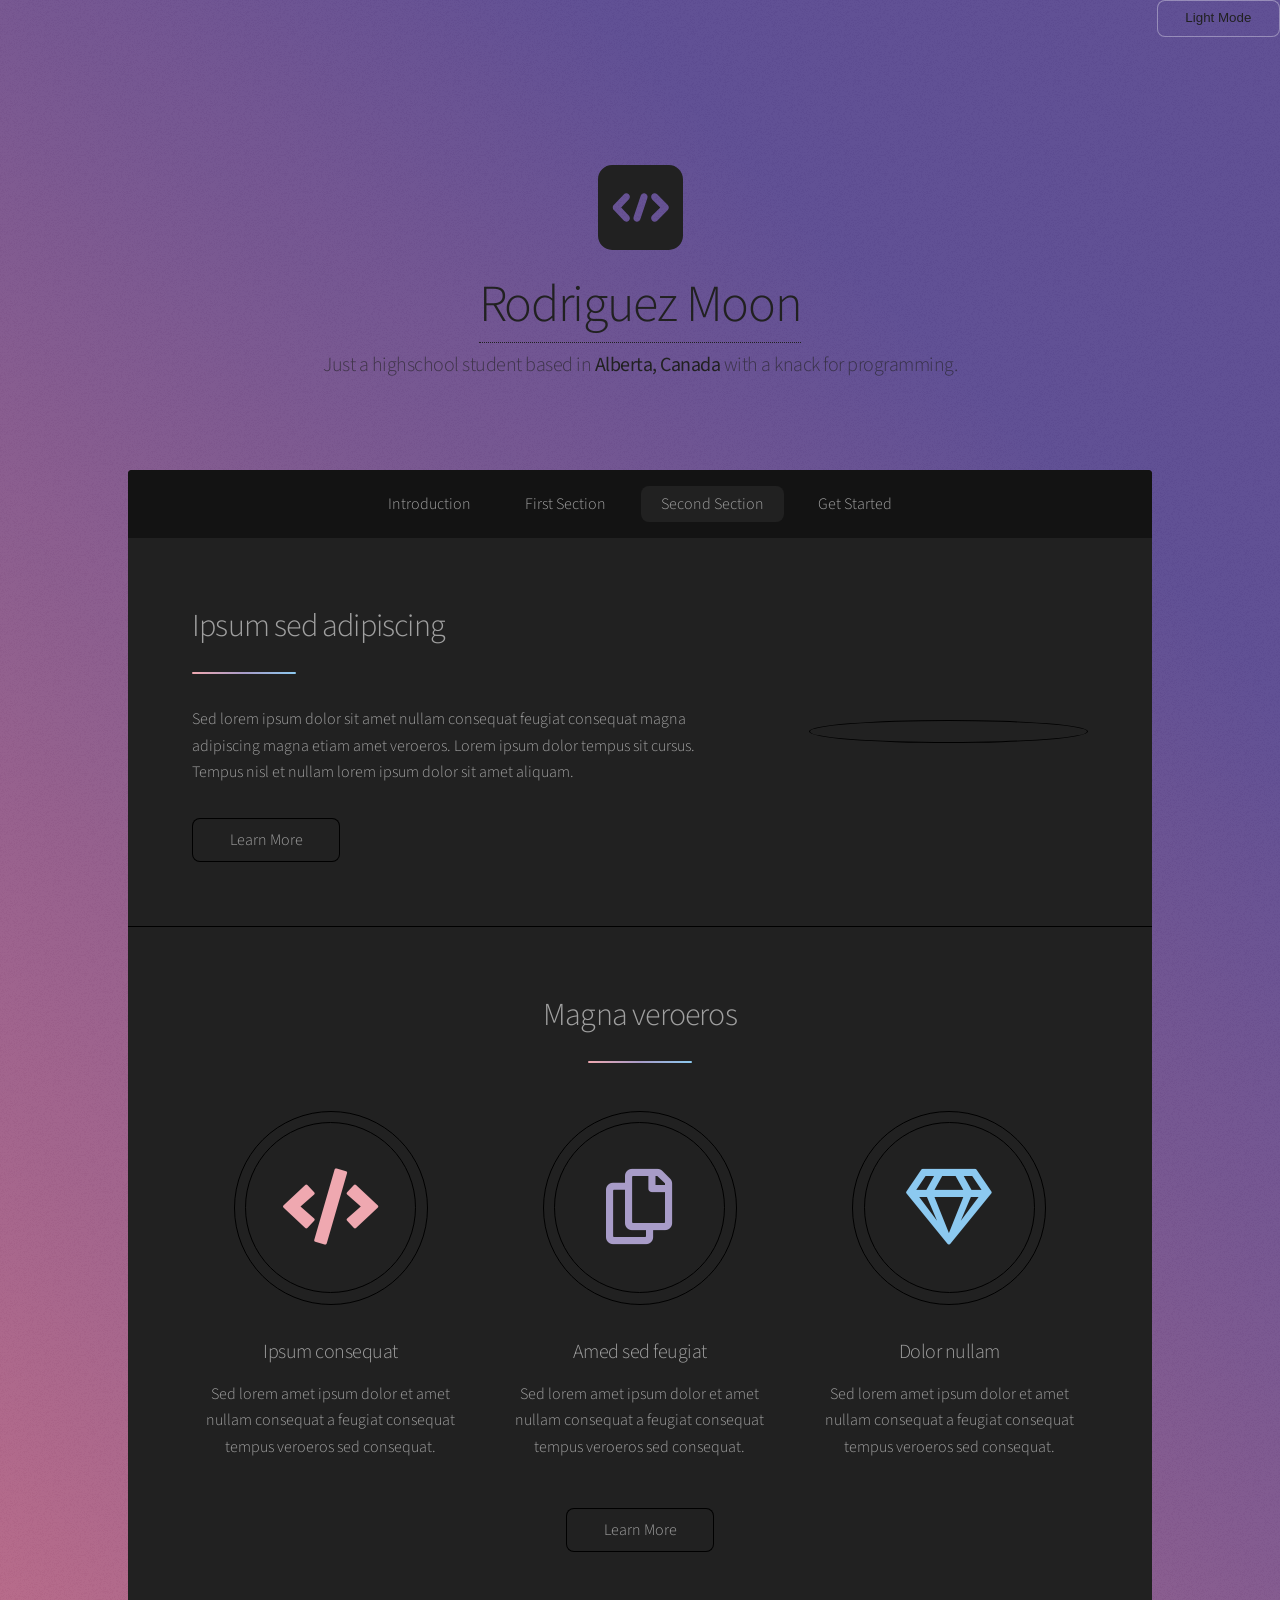
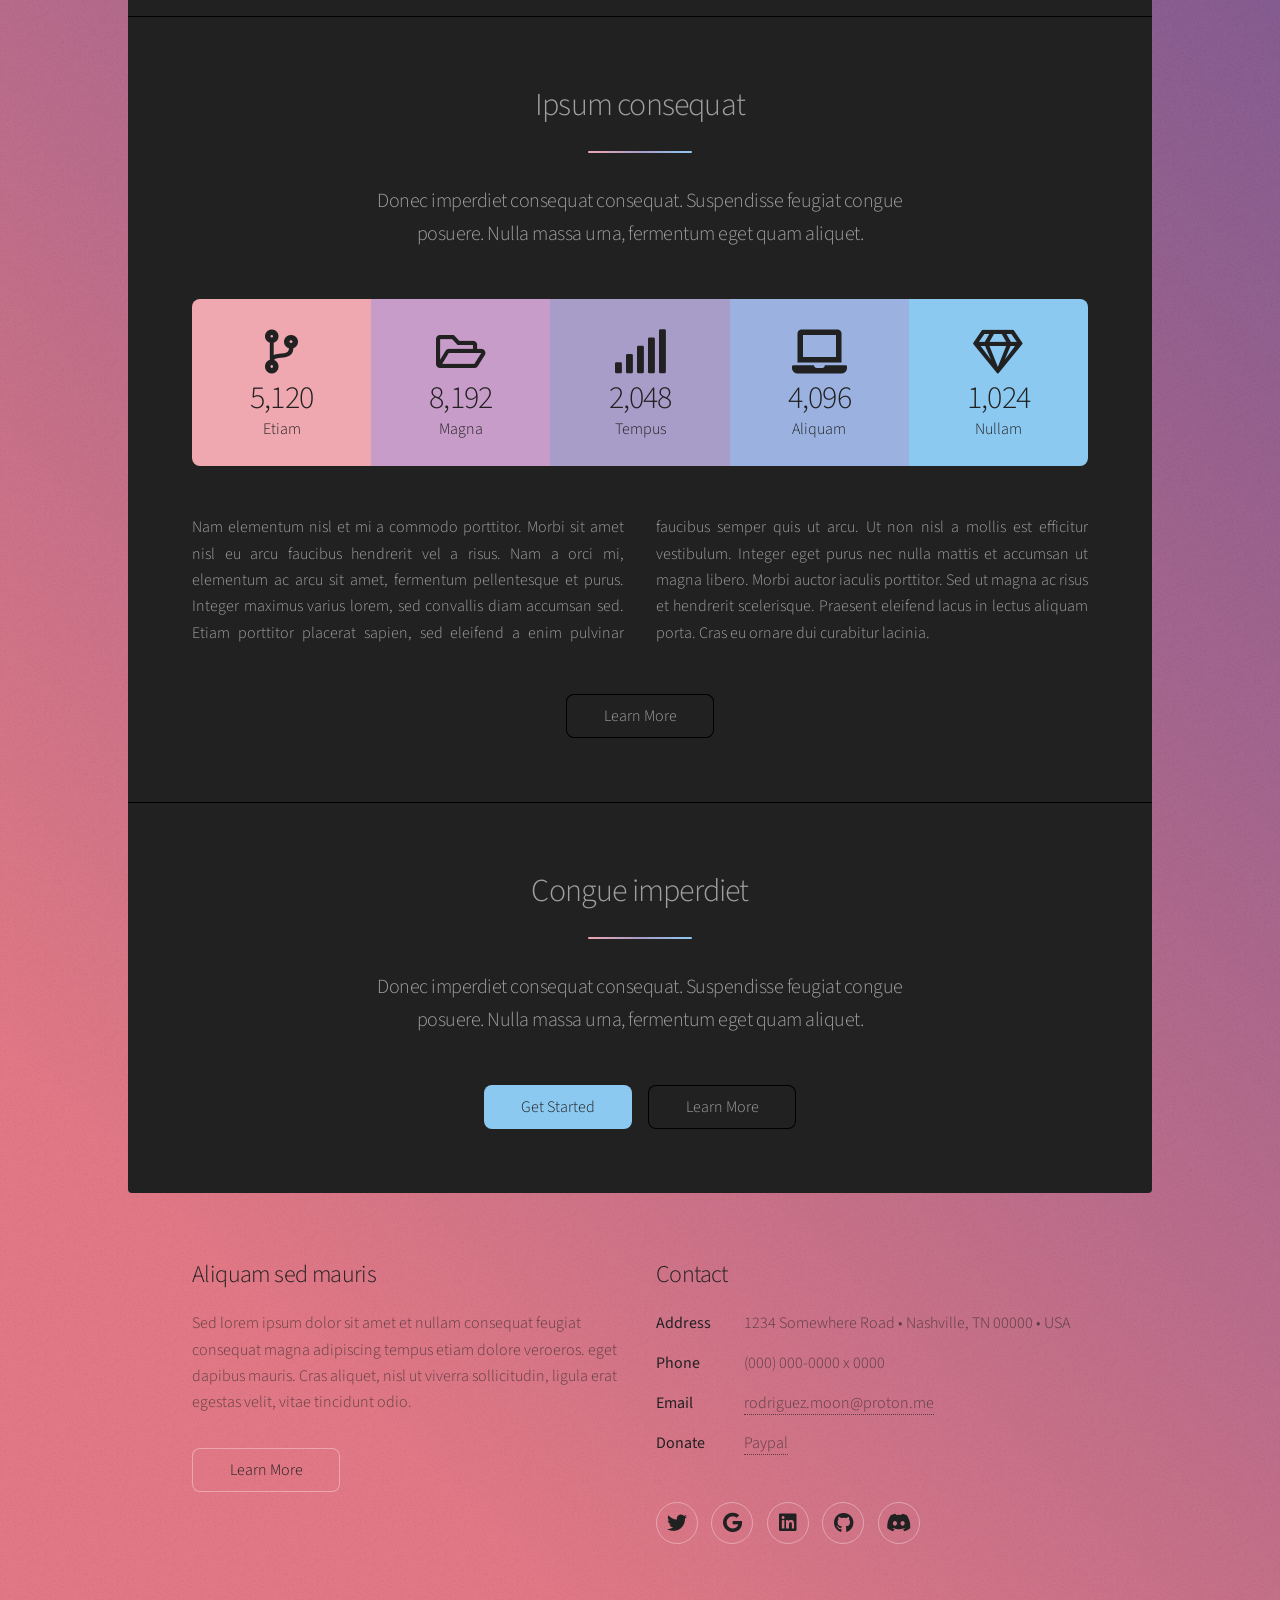
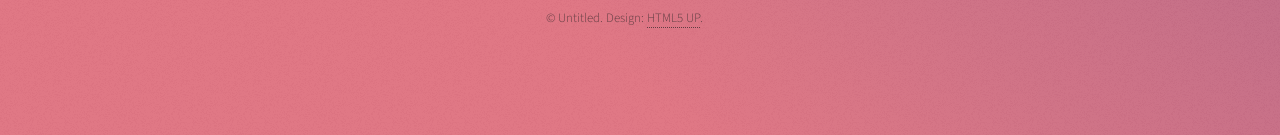
==== commit e946c164: "Merge branch 'main' into development" ====
--- a/index.html
+++ b/index.html
@@ -14,12 +14,12 @@
 	</head>
 	<body class="is-preload">
 		<p align="right">
-			<!-- Default is light mode -->
+			<!-- Default is Dark mode -->
 			<button id="theme-toggle">
 				<!--
-				<img id="button-icon" src="images/toggle.dark.svg"/>
+				<img id="button-icon" src="images/toggle.light.svg"/>
 				-->
-				Dark Mode
+				Light Mode
 			</button>
 		</p>
 
@@ -27,7 +27,6 @@
 			<div id="wrapper">
 				<!-- Header -->
 					<header id="header" class="alt">
-                        <!-- src="images/logo.light.svg" --> 
 						<span class="logo"><img id="page-logo" src="images/logo.dark.svg" alt="Rodriguez Moon" /></span>
 						<h1><a href="https://github.com/rodriguez-moon">Rodriguez Moon</a></h1>
 						<p>
